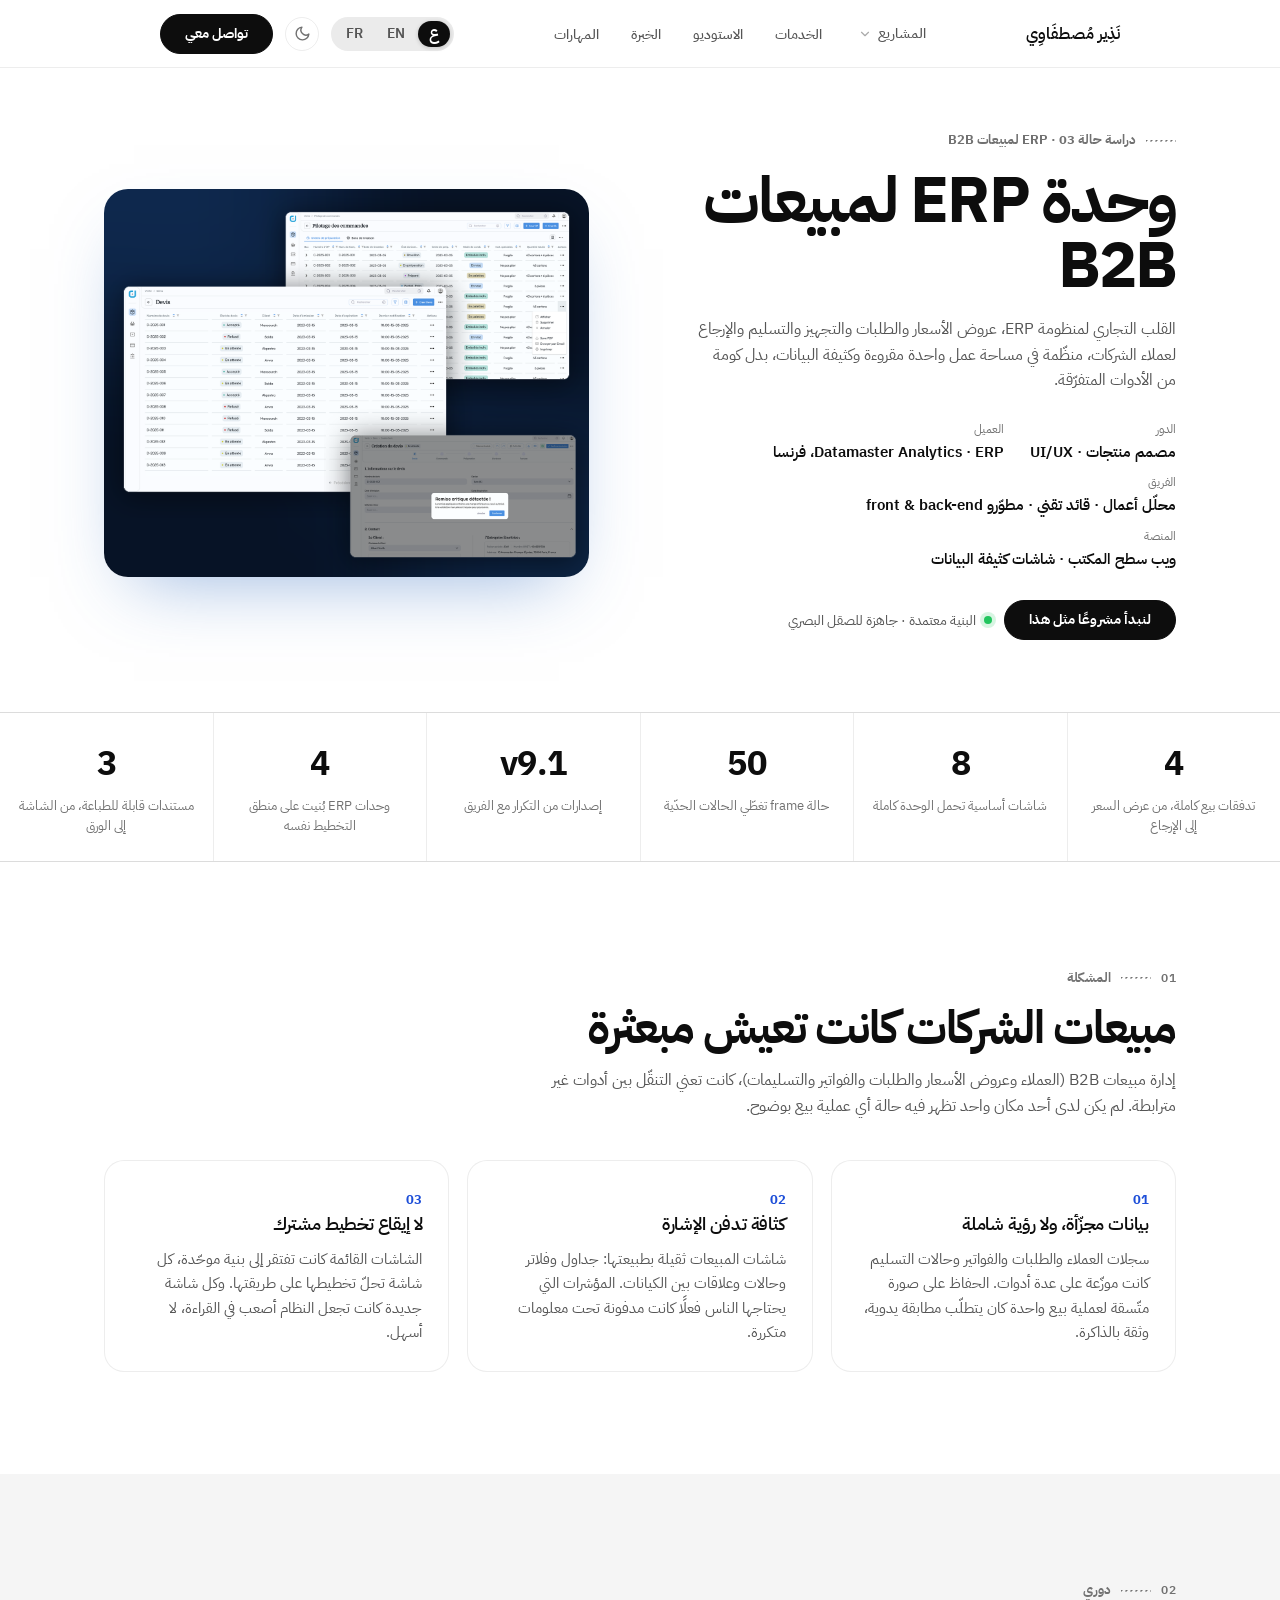
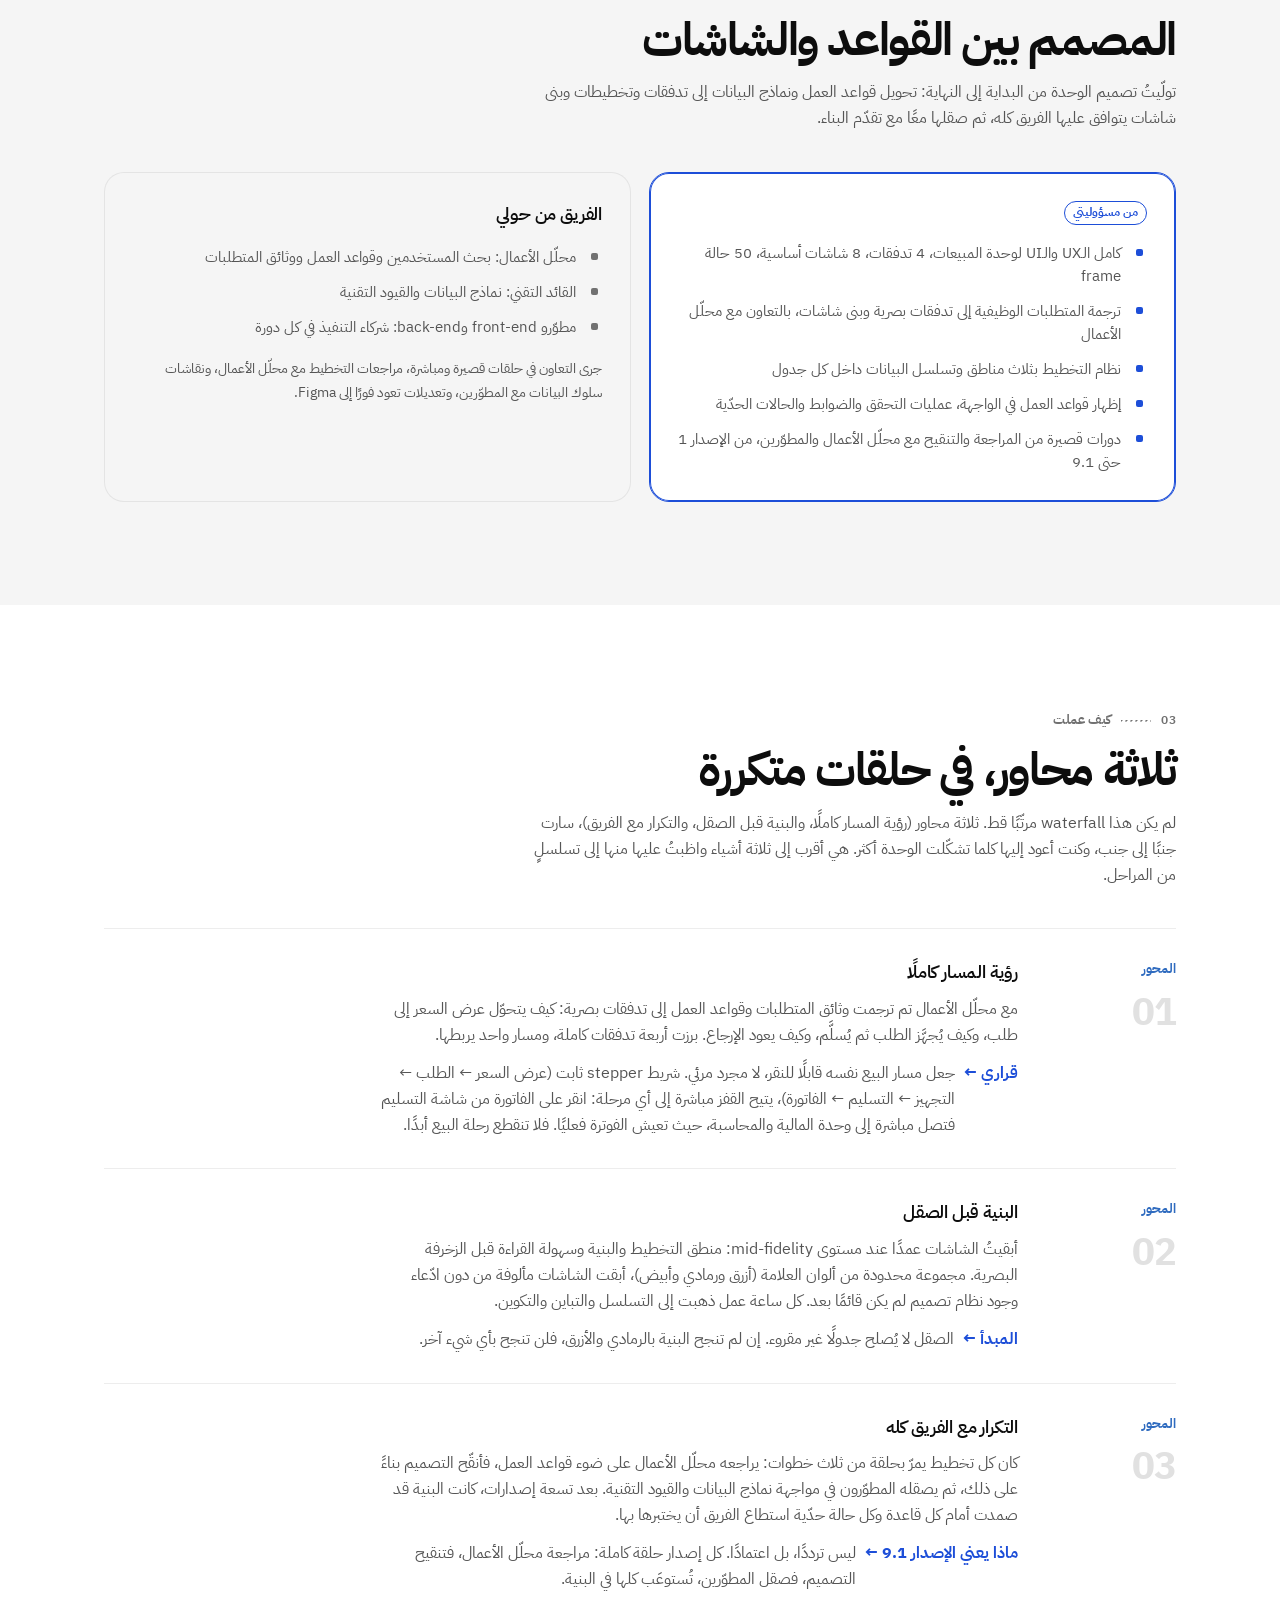
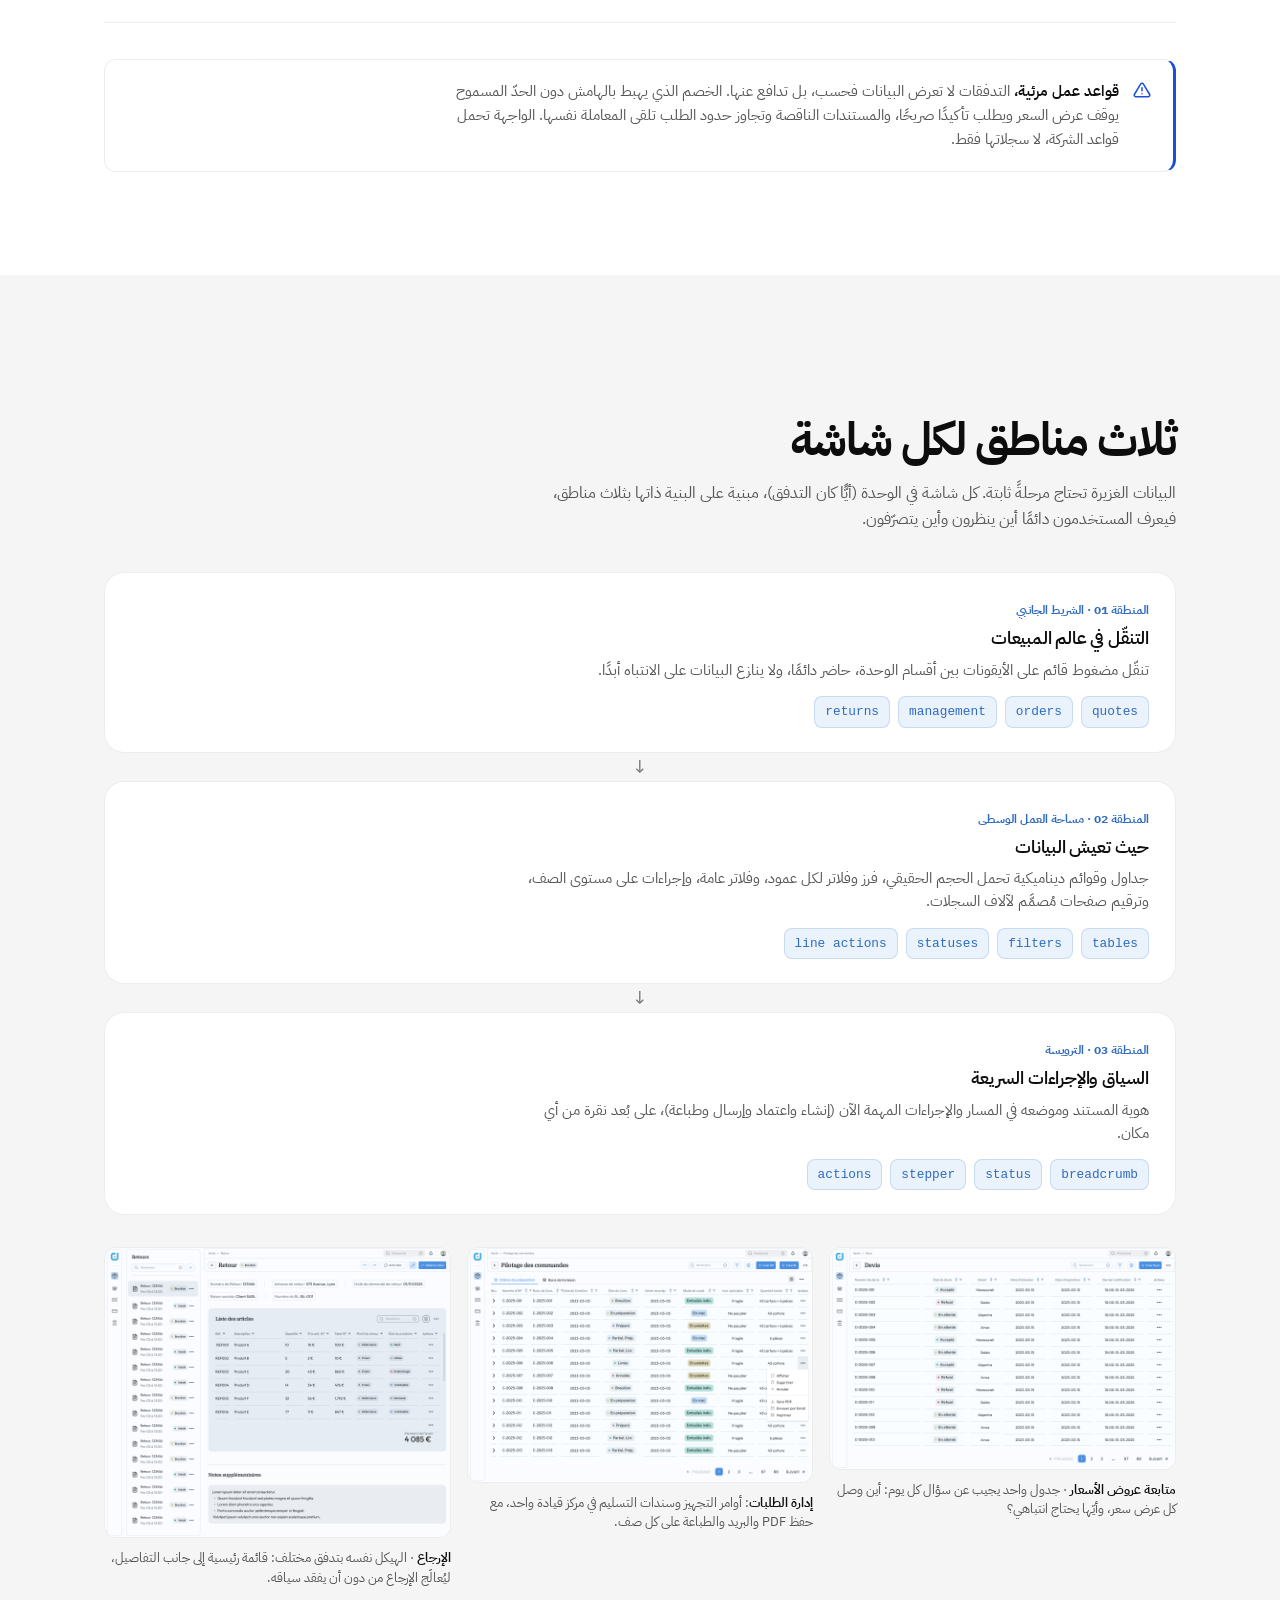
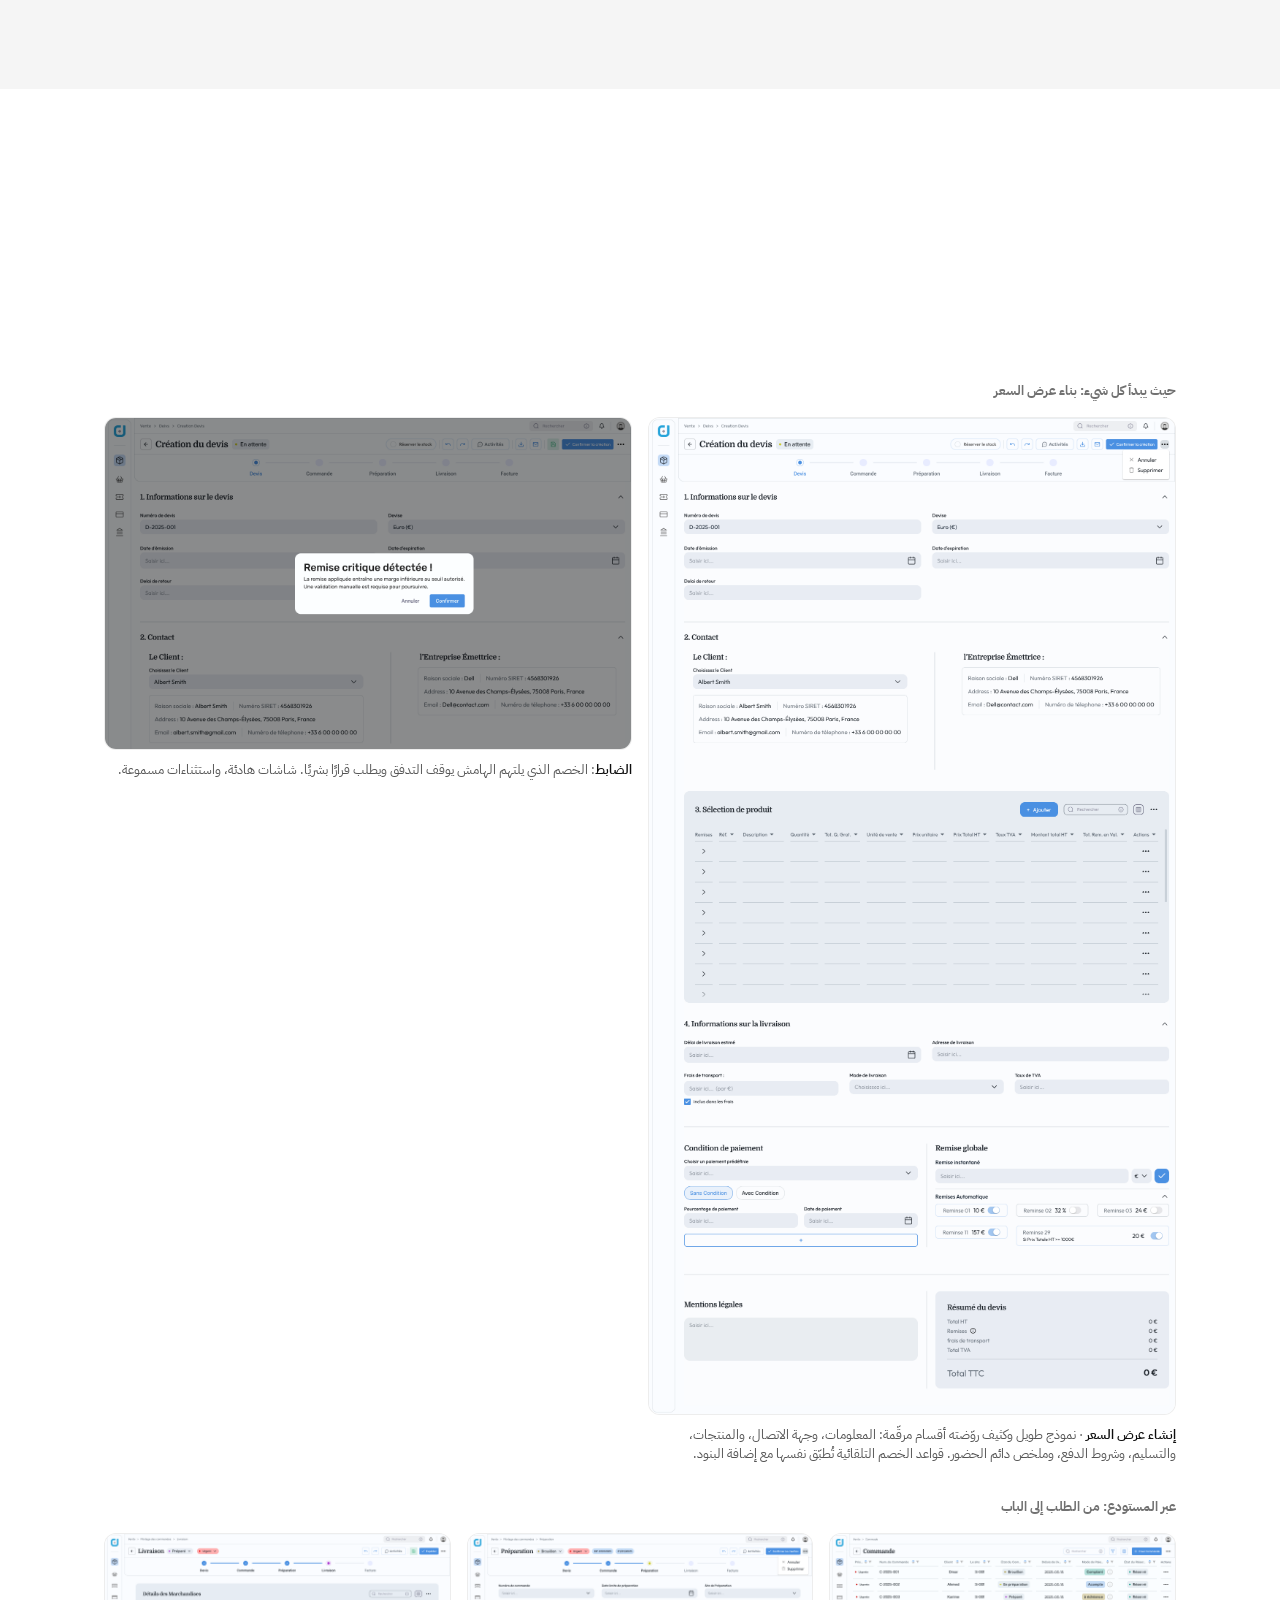
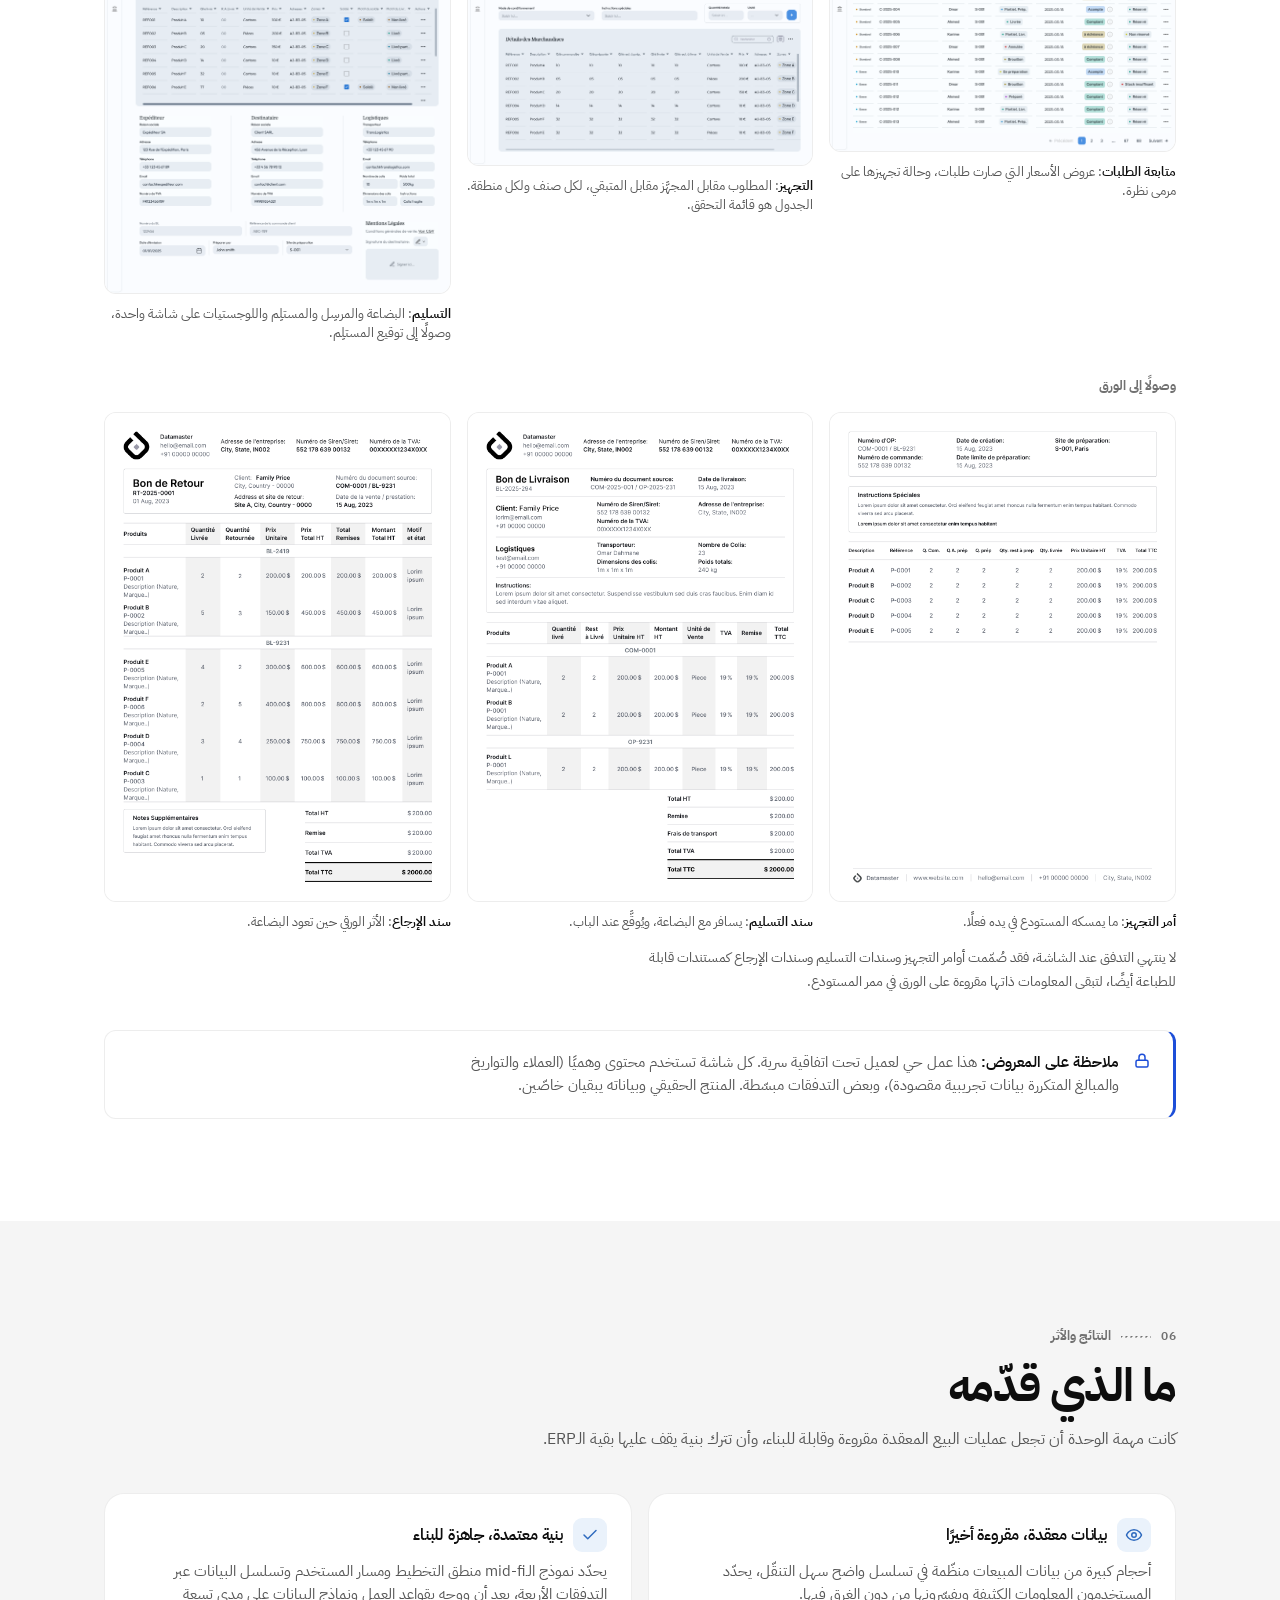
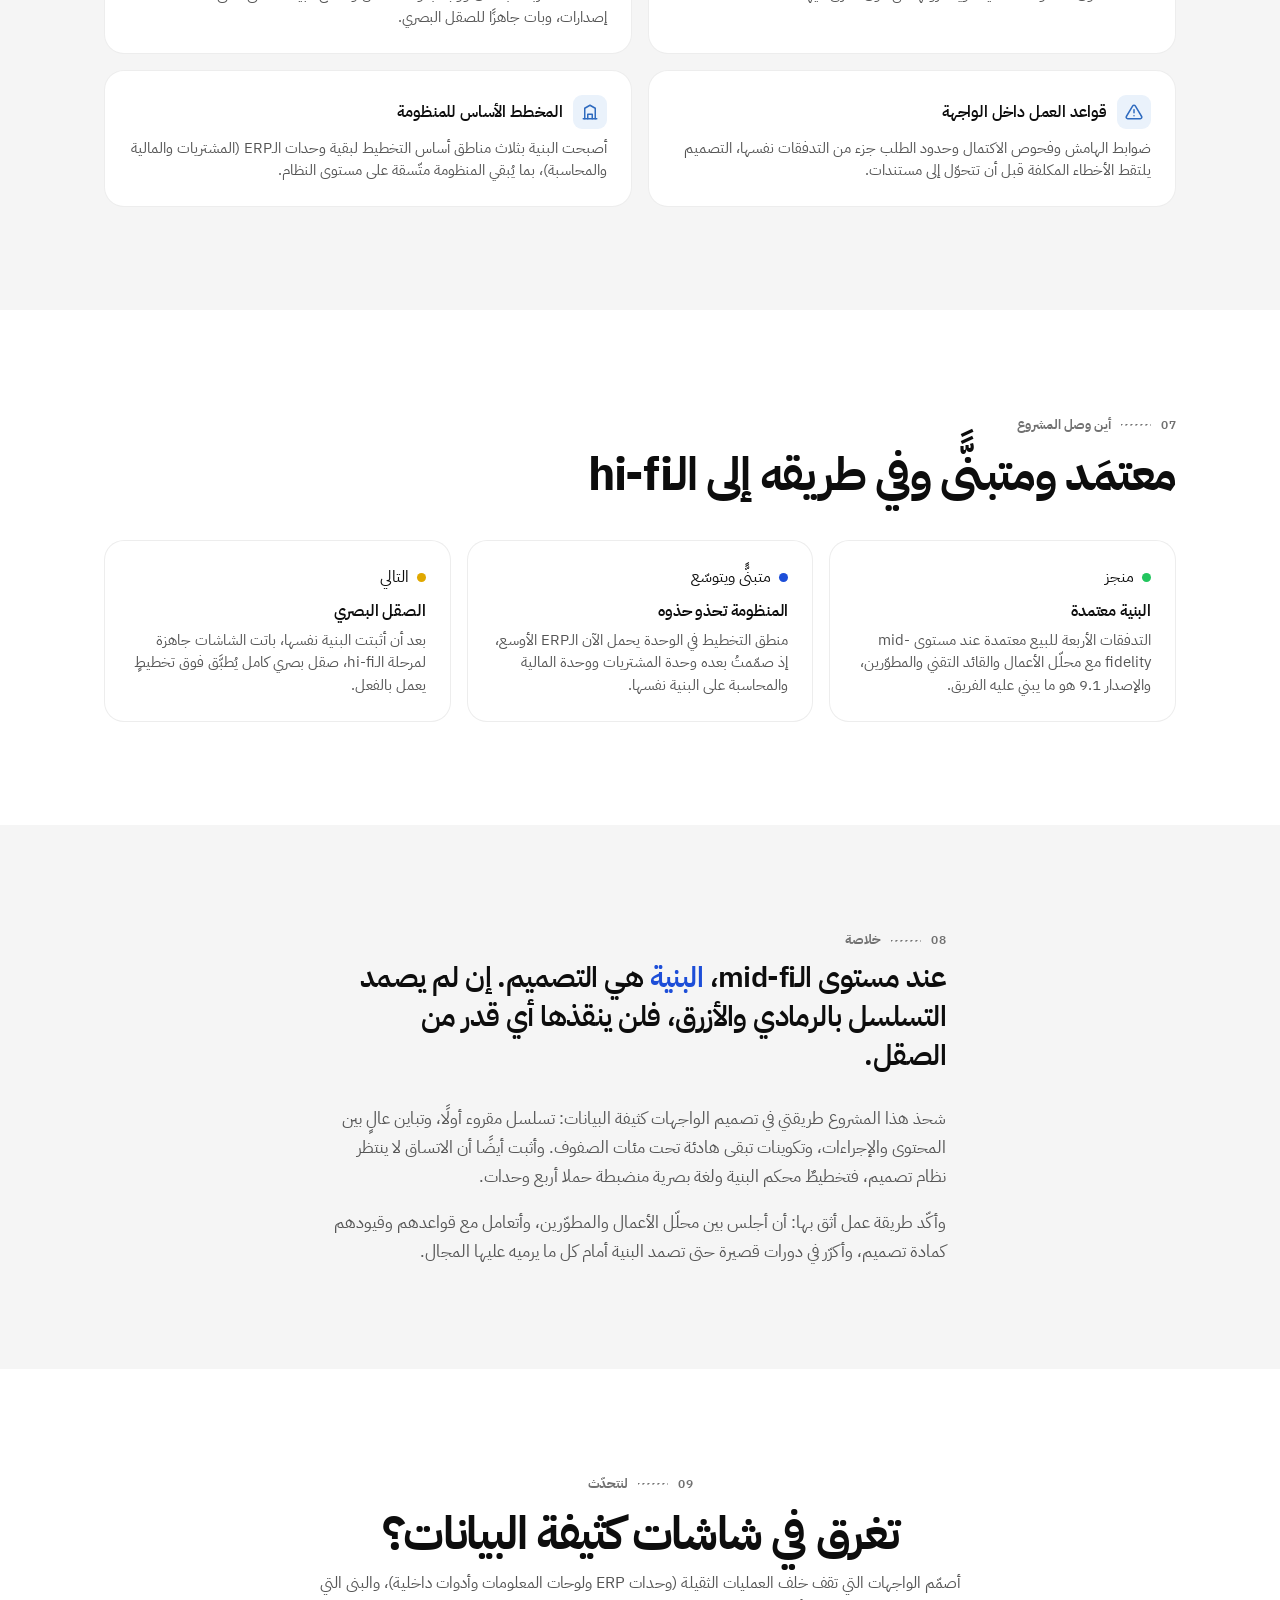
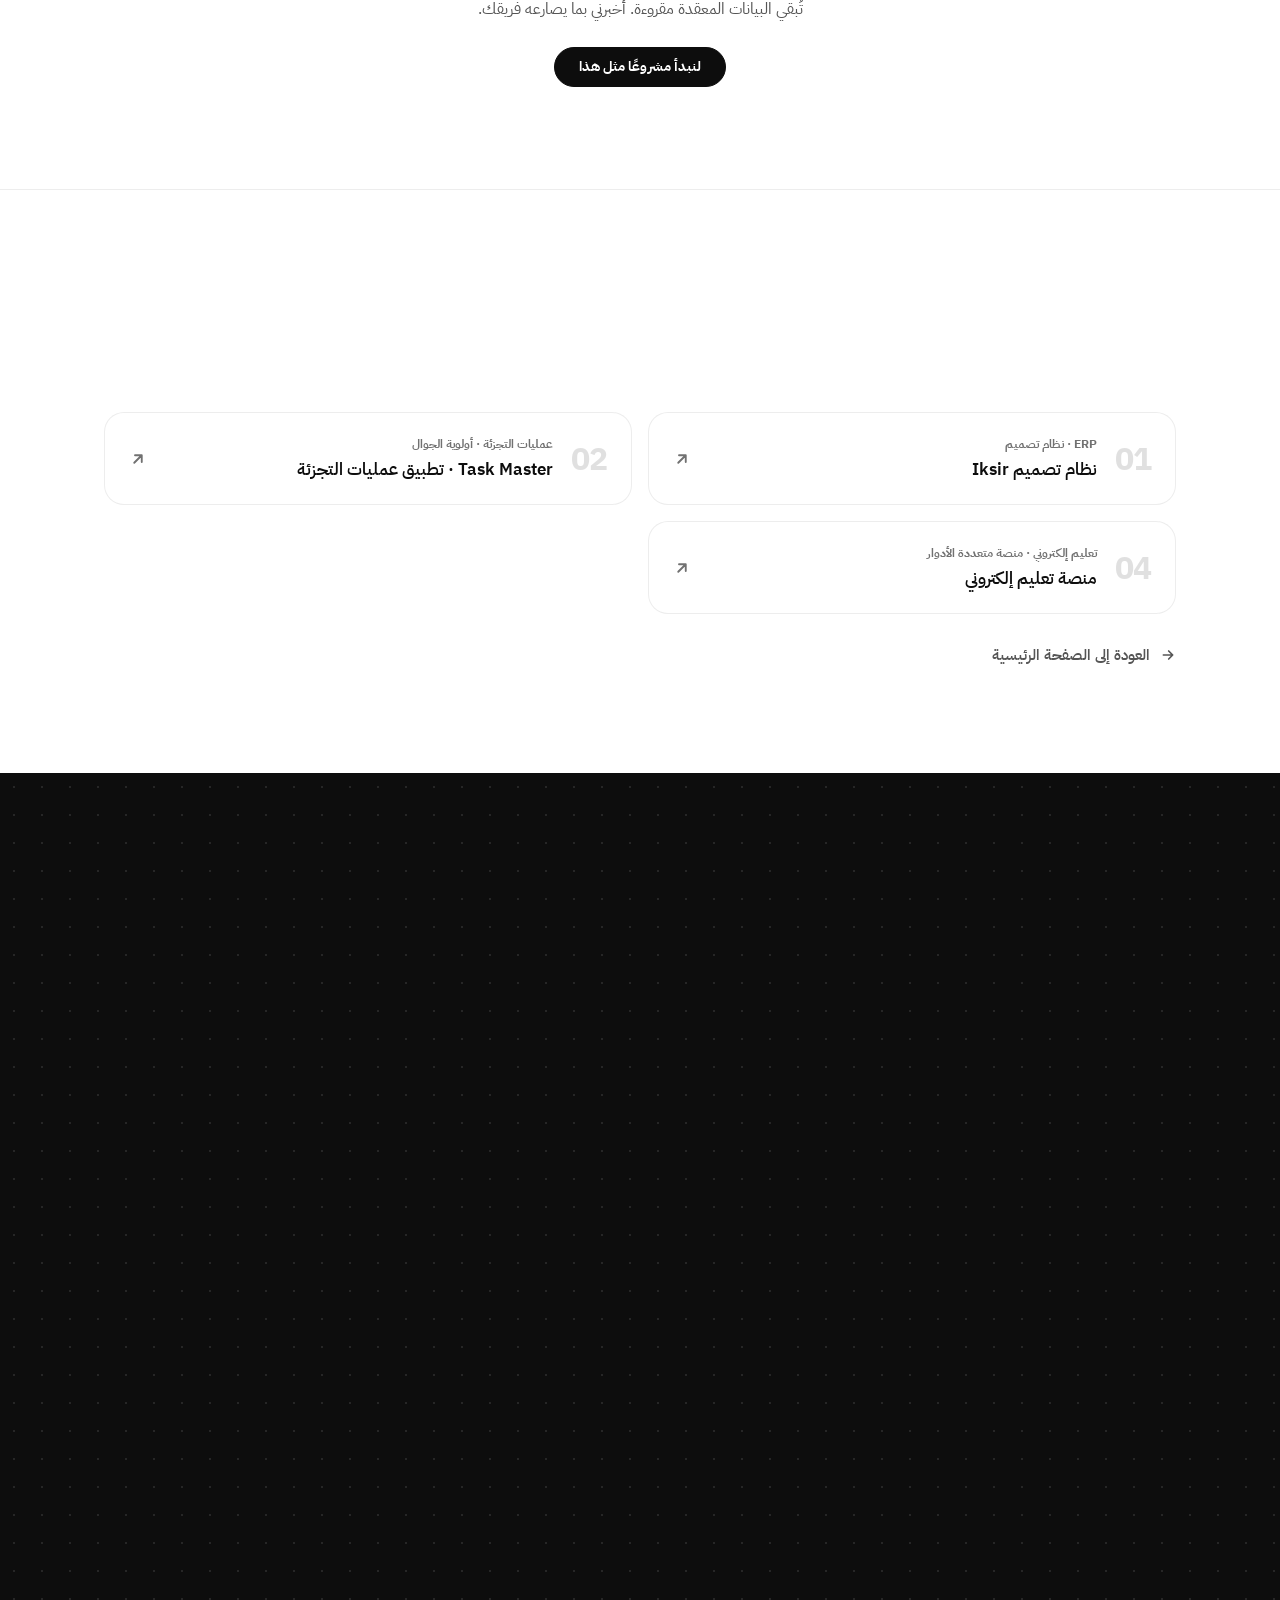
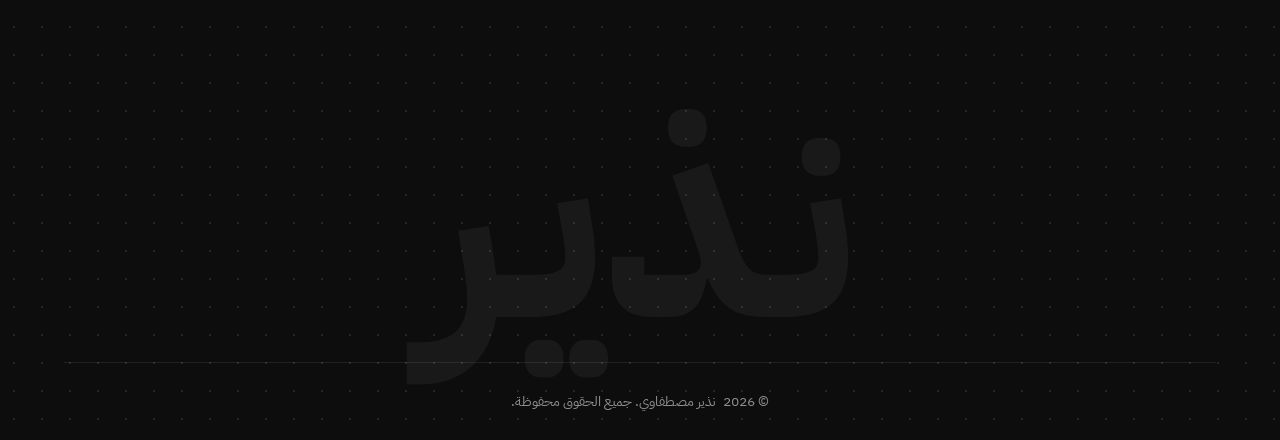
==== case-studies/b2b-sales-erp.html @ 4dd8a603 "Replace og:image with a bilingual cover card Show both scripts in one preview: Latin title left, por" ====
<!DOCTYPE html>
<html lang="en" dir="ltr" data-theme="light">
<head>
  <meta charset="UTF-8">
  <meta name="viewport" content="width=device-width, initial-scale=1.0">
  <meta name="i18n-page" content="cs3">
  <meta name="description" content="B2B Sales ERP Module, a data-dense sales workspace for Datamaster's ERP. Quotes, orders, preparation, delivery, and returns structured into one readable pipeline. Case study by Nadir Mostefaoui, Product Designer.">
  <meta name="author" content="Nadir Mostefaoui">
  <meta property="og:title" content="B2B Sales ERP Module (Case Study) · Nadir Mostefaoui">
  <meta property="og:description" content="How I structured fragmented professional-sales data into one readable, data-dense ERP module, 4 end-to-end flows validated at mid-fidelity across 9 versions.">
  <meta property="og:type" content="article">
  <!-- Social preview. og:image is a real 1200x630 render of the hero, not a
       logo card, so a shared link shows the actual page. It is deliberately
       ONE image for all three languages: crawlers read this static head
       before js/i18n.js runs, so a per-language swap would never be seen.
       The URL must stay absolute — relative og:image paths are ignored. -->
  <meta property="og:url" content="https://nadirdesign.com/case-studies/b2b-sales-erp.html">
  <meta property="og:image" content="https://nadirdesign.com/assets/images/og-cover.jpg">
  <meta property="og:image:width" content="1200">
  <meta property="og:image:height" content="630">
  <meta property="og:image:alt" content="Nadir Mostefaoui between the same title in two scripts: Product Designer in Latin and مُصَمِّم مُنتَجَات in Arabic">
  <meta name="twitter:card" content="summary_large_image">
  <meta name="twitter:image" content="https://nadirdesign.com/assets/images/og-cover.jpg">
  <title>B2B Sales ERP Module (Case Study) · Nadir Mostefaoui</title>

  <link rel="icon" type="image/svg+xml" href="../assets/icons/favicon.svg" id="favicon-link">

  <link rel="preconnect" href="https://fonts.googleapis.com">
  <link rel="preconnect" href="https://fonts.gstatic.com" crossorigin>
  <link rel="stylesheet" href="https://fonts.googleapis.com/css2?family=IBM+Plex+Sans:ital,wght@0,300;0,400;0,500;0,600;0,700;1,400&family=IBM+Plex+Sans+Arabic:wght@300;400;500;600;700&display=swap">

  <link rel="stylesheet" href="../css/reset.css">
  <link rel="stylesheet" href="../css/tokens.css">
  <link rel="stylesheet" href="../css/style.css">
  <link rel="stylesheet" href="../css/case-study.css">

  <!-- Page accent: Vente module blue instead of Iksir purple -->
  <style>
    .cs--vb {
      --iksir-purple:      #2F6BBF;
      --iksir-purple-lite: #4A90E2;
      --iksir-purple-deep: #071326;
      --iksir-surface:     #EAF2FB;
    }
    [data-theme="dark"] .cs--vb { --iksir-surface: #0C1E36; }
    .cs--vb .cs-hero-visual { box-shadow: 0 30px 70px -30px rgba(47, 107, 191, .5); }
    .cs--vb .cs-live-hint { box-shadow: 0 10px 24px -8px rgba(47, 107, 191, .6); }
    /* Phase index: small label + big ghost number (no duplicated digit) */
    .cs--vb .cs-phase-idx .cs-phase-lbl {
      font-size: .78rem; font-weight: 700; letter-spacing: .1em;
      text-transform: uppercase; color: var(--iksir-purple);
      opacity: 1; margin-block-start: 0;
    }
    [dir="rtl"] .cs--vb .cs-phase-idx .cs-phase-lbl {
      font-size: .84rem; letter-spacing: 0;
    }
  </style>

  <!-- Theme before paint -->
  <script>
    (function(){
      const t = localStorage.getItem('nadir-theme');
      document.documentElement.setAttribute('data-theme', t || 'light');
    })();
  </script>
  <!-- Language/direction before paint -->
  <script>
    (function(){
      const lang  = localStorage.getItem('nadir-lang') || 'en';
      const isRTL = lang === 'ar';
      document.documentElement.setAttribute('lang', lang);
      document.documentElement.setAttribute('dir', isRTL ? 'rtl' : 'ltr');
      const favicon = document.getElementById('favicon-link');
      if (favicon && isRTL) favicon.href = '../assets/icons/favicon-ar.svg';
    })();
  </script>
  <!-- Marks that JS is available, so the scroll-reveal initial-hidden state
       only applies when case-study.js can actually reveal it. -->
  <script>document.documentElement.classList.add('cs-js');</script>
</head>
<body>

  <!-- Custom cursor (desktop only) -->
  <div id="cursor-dot"  aria-hidden="true"></div>
  <div id="cursor-ring" aria-hidden="true"></div>

  <!-- ══════════════════════ NAVBAR ══════════════════════ -->
  <header>
    <nav class="navbar" id="navbar" aria-label="Main navigation">
      <div class="nav-inner">
        <!-- Identity. Replaces the signature logo (removed 2026-08-05).
             Deliberately just the name in the site's own typeface, with no
             mark of any kind — nothing here is an image, so it needs no
             light/dark asset swap and no per-language file: `nav.name`
             carries the script. -->
        <a href="../index.html" class="nav-identity" id="nav-logo" aria-label="Nadir Mostefaoui: Home">
          <!-- Two spans, not one JS-swapped string: js/i18n.js writes each
               [data-i18n] node independently, so a single node can only ever
               hold one key. CSS picks which is visible per breakpoint. -->
          <span class="nav-identity-name nav-identity-name--full" data-i18n="nav.name">Nadir Mostefaoui</span>
          <span class="nav-identity-name nav-identity-name--short" data-i18n="nav.name_short">Nadir</span>
        </a>

        <ul class="nav-links" id="nav-links" role="list">
          <li class="nav-item has-dropdown">
            <div class="nav-item-row">
              <a href="../index.html#work" class="nav-link" data-i18n="nav.projects">Projects</a>
              <button type="button" class="nav-dropdown-toggle" aria-expanded="false" aria-controls="nav-dropdown-work"
                      aria-label="Show projects menu" data-i18n-aria-label="nav.dropdown_aria">
                <svg class="chevron" width="14" height="14" viewBox="0 0 24 24" fill="none"
                     stroke="currentColor" stroke-width="2" stroke-linecap="round" stroke-linejoin="round" aria-hidden="true">
                  <polyline points="6 9 12 15 18 9"/>
                </svg>
              </button>
            </div>
            <div class="nav-dropdown" id="nav-dropdown-work">
              <div class="nav-dropdown-inner">
                <ul class="nav-dropdown-list" role="list">
                  <li><a href="iksir-design-system.html" data-i18n="work.cs5.title">Iksir Design System</a></li>
                  <li><a href="task-master.html" data-i18n="work.cs2.title">Task Master · Retail Ops App</a></li>
                  <li><a href="b2b-sales-erp.html" data-i18n="work.cs3.title">B2B Sales ERP Module</a></li>
                  <li><a href="https://nadirdesign.notion.site/eLearning-Platform-Teacher-Side-2789267c734580818447e1667e1b8630?source=copy_link" target="_blank" rel="noopener noreferrer" data-i18n="work.cs4.title">eLearning Platform</a></li>
                  <li class="nav-dropdown-all"><a href="../index.html#work" data-i18n="nav.all_projects">All projects</a></li>
                </ul>
              </div>
            </div>
          </li>
          <li><a href="../index.html#services"   class="nav-link" data-i18n="nav.services">Services</a></li>
          <li><a href="../index.html#studio"      class="nav-link" data-i18n="nav.studio">Studio</a></li>
          <li><a href="../index.html#experience" class="nav-link" data-i18n="nav.experience">Experience</a></li>
          <li><a href="../index.html#skills"     class="nav-link" data-i18n="nav.skills">Skills</a></li>

          <li class="nav-mobile-status">
            <span class="nav-status-dot" aria-hidden="true"></span>
            <span data-i18n="footer.badge">Available for new projects</span>
          </li>
          <li class="nav-mobile-cta">
            <a href="#contact" class="btn btn-dark">
              <span data-i18n="nav.contact">Contact Me</span>
              <svg class="btn-arrow" width="14" height="14" viewBox="0 0 24 24" fill="none" stroke="currentColor" stroke-width="2.5" stroke-linecap="round" stroke-linejoin="round" aria-hidden="true"><path d="M5 12h14M13 6l6 6-6 6"/></svg>
            </a>
          </li>
          <li class="nav-mobile-controls">
            <div class="lang-switcher" role="group" aria-label="Select language">
              <button class="lang-btn active" data-lang-btn="ar" aria-label="Arabic"  aria-pressed="true">ع</button>
              <button class="lang-btn" data-lang-btn="en" aria-label="English" aria-pressed="false">EN</button>
              <button class="lang-btn" data-lang-btn="fr" aria-label="Français" aria-pressed="false">FR</button>
            </div>
            <button class="theme-toggle" data-theme-toggle aria-label="Switch theme" aria-pressed="false">
              <svg class="icon-moon" viewBox="0 0 24 24" fill="none" stroke="currentColor" stroke-width="2" stroke-linecap="round" stroke-linejoin="round" aria-hidden="true"><path d="M21 12.79A9 9 0 1 1 11.21 3 7 7 0 0 0 21 12.79z"/></svg>
              <svg class="icon-sun" viewBox="0 0 24 24" fill="none" stroke="currentColor" stroke-width="2" stroke-linecap="round" stroke-linejoin="round" aria-hidden="true"><circle cx="12" cy="12" r="5"/><line x1="12" y1="1" x2="12" y2="3"/><line x1="12" y1="21" x2="12" y2="23"/><line x1="4.22" y1="4.22" x2="5.64" y2="5.64"/><line x1="18.36" y1="18.36" x2="19.78" y2="19.78"/><line x1="1" y1="12" x2="3" y2="12"/><line x1="21" y1="12" x2="23" y2="12"/><line x1="4.22" y1="19.78" x2="5.64" y2="18.36"/><line x1="18.36" y1="5.64" x2="19.78" y2="4.22"/></svg>
            </button>
          </li>
        </ul>

        <div class="nav-end">
          <div class="lang-switcher" role="group" aria-label="Select language">
            <button class="lang-btn active" data-lang-btn="ar" aria-label="Arabic"  aria-pressed="true">ع</button>
            <button class="lang-btn" data-lang-btn="en" aria-label="English" aria-pressed="false">EN</button>
            <button class="lang-btn" data-lang-btn="fr" aria-label="Français" aria-pressed="false">FR</button>
          </div>
          <button class="theme-toggle" data-theme-toggle aria-label="Switch to dark mode" aria-pressed="false">
            <svg class="icon-moon" viewBox="0 0 24 24" fill="none" stroke="currentColor" stroke-width="2" stroke-linecap="round" stroke-linejoin="round" aria-hidden="true"><path d="M21 12.79A9 9 0 1 1 11.21 3 7 7 0 0 0 21 12.79z"/></svg>
            <svg class="icon-sun" viewBox="0 0 24 24" fill="none" stroke="currentColor" stroke-width="2" stroke-linecap="round" stroke-linejoin="round" aria-hidden="true"><circle cx="12" cy="12" r="5"/><line x1="12" y1="1" x2="12" y2="3"/><line x1="12" y1="21" x2="12" y2="23"/><line x1="4.22" y1="4.22" x2="5.64" y2="5.64"/><line x1="18.36" y1="18.36" x2="19.78" y2="19.78"/><line x1="1" y1="12" x2="3" y2="12"/><line x1="21" y1="12" x2="23" y2="12"/><line x1="4.22" y1="19.78" x2="5.64" y2="18.36"/><line x1="18.36" y1="5.64" x2="19.78" y2="4.22"/></svg>
          </button>
          <a href="#contact" class="btn btn-dark">
            <span data-i18n="nav.contact">Contact Me</span>
            <svg class="btn-arrow" width="14" height="14" viewBox="0 0 24 24" fill="none" stroke="currentColor" stroke-width="2.5" stroke-linecap="round" stroke-linejoin="round" aria-hidden="true"><path d="M5 12h14M13 6l6 6-6 6"/></svg>
          </a>
        </div>

        <button class="nav-toggle" id="nav-toggle" aria-label="Open menu" aria-expanded="false" aria-controls="nav-links">
          <span></span><span></span><span></span>
        </button>
      </div>
    </nav>
  </header>
  <div class="nav-backdrop" id="nav-backdrop" aria-hidden="true"></div>

  <main class="cs cs--vb">

    <!-- ══════════════════════ HERO ══════════════════════ -->
    <section class="cs-hero">
      <div class="cs-wrap cs-hero-grid">
        <div class="cs-hero-copy">
          <span class="cs-eyebrow" data-i18n="cs3.hero.eyebrow">Case Study 03 · Enterprise Sales ERP</span>
          <h1 class="cs-hero-title" data-i18n="cs3.hero.title">B2B Sales ERP Module</h1>
          <p class="cs-hero-sub" data-i18n="cs3.hero.sub">The sales heart of an ERP suite, quotes, orders, preparation, delivery, and returns for professional clients, structured into one readable, data-dense workspace instead of a pile of fragmented tools.</p>

          <div class="cs-hero-meta">
            <div class="cs-meta-item"><span class="cs-meta-k" data-i18n="cs3.hero.role_k">Role</span><span class="cs-meta-v" data-i18n="cs3.hero.role_v">Product Designer · UI/UX</span></div>
            <div class="cs-meta-item"><span class="cs-meta-k" data-i18n="cs3.hero.client_k">Client</span><span class="cs-meta-v" data-i18n="cs3.hero.client_v">Datamaster Analytics · ERP, France</span></div>
            <div class="cs-meta-item"><span class="cs-meta-k" data-i18n="cs3.hero.team_k">Team</span><span class="cs-meta-v" data-i18n="cs3.hero.team_v">BA · tech lead · front &amp; back-end devs</span></div>
            <div class="cs-meta-item"><span class="cs-meta-k" data-i18n="cs3.hero.platform_k">Platform</span><span class="cs-meta-v" data-i18n="cs3.hero.platform_v">Desktop web · data-dense screens</span></div>
          </div>

          <div class="cs-hero-actions">
            <a class="btn btn-dark" href="#contact" data-project-type="Product Design">
              <span data-i18n="cs3.hero.cta">Let's build something like this</span>
              <svg class="btn-arrow" width="14" height="14" viewBox="0 0 24 24" fill="none" stroke="currentColor" stroke-width="2.5" stroke-linecap="round" stroke-linejoin="round" aria-hidden="true"><path d="M5 12h14M13 6l6 6-6 6"/></svg>
            </a>
            <span class="cs-hero-status"><span class="cs-status-dot" aria-hidden="true"></span><span data-i18n="cs3.hero.status">Structure validated · ready for visual refinement</span></span>
          </div>
        </div>

        <div class="cs-hero-visual cs-hero-visual--img" aria-hidden="true">
          <img class="cs-hero-photo" src="../assets/images/b2b-sales-erp/vb-hero-art.png" alt="">
        </div>
      </div>
    </section>

    <!-- ══════════════════════ STAT BAND ══════════════════════ -->
    <div class="cs-stats">
      <div class="cs-stat"><div class="cs-stat-num" data-count="4">4</div><span class="cs-stat-label" data-i18n="cs3.stats.flows">end-to-end sales flows, quote to return</span></div>
      <div class="cs-stat"><div class="cs-stat-num" data-count="8">8</div><span class="cs-stat-label" data-i18n="cs3.stats.screens">core screens carrying the whole module</span></div>
      <div class="cs-stat"><div class="cs-stat-num" data-count="50">50</div><span class="cs-stat-label" data-i18n="cs3.stats.states">frame states covering the edge cases</span></div>
      <div class="cs-stat"><div class="cs-stat-num">v9.1</div><span class="cs-stat-label" data-i18n="cs3.stats.versions">iteration versions with the team</span></div>
      <div class="cs-stat"><div class="cs-stat-num" data-count="4">4</div><span class="cs-stat-label" data-i18n="cs3.stats.modules">ERP modules built on this layout logic</span></div>
      <div class="cs-stat"><div class="cs-stat-num" data-count="3">3</div><span class="cs-stat-label" data-i18n="cs3.stats.docs">printable documents, screen to paper</span></div>
    </div>

    <!-- ══════════════════════ CONTEXT / PROBLEM ══════════════════════ -->
    <section class="cs-section">
      <div class="cs-wrap">
        <span class="cs-eyebrow" data-i18n="cs3.problem.eyebrow">The problem</span>
        <h2 class="cs-h2" data-i18n="cs3.problem.title">Professional sales lived in fragments</h2>
        <p class="cs-lead" data-i18n="cs3.problem.lead">Managing B2B sales (clients, quotes, orders, invoices, deliveries), meant hopping between disconnected tools. Nobody had one place where the state of a sale was simply visible.</p>
        <div class="cs-cards cs-cards--3">
          <div class="cs-card">
            <span class="cs-card-num">01</span>
            <h3 class="cs-h3" data-i18n="cs3.problem.c1t">Fragmented data, no visibility</h3>
            <p data-i18n="cs3.problem.c1p">Client records, orders, invoices, and delivery states were scattered across several tools. Keeping a consistent picture of one sale required manual cross-checking, and trust in memory.</p>
          </div>
          <div class="cs-card">
            <span class="cs-card-num">02</span>
            <h3 class="cs-h3" data-i18n="cs3.problem.c2t">Density that buried the signal</h3>
            <p data-i18n="cs3.problem.c2p">Sales screens are inherently heavy: tables, filters, statuses, and relationships between entities. The metrics people actually needed were buried under repetitive information.</p>
          </div>
          <div class="cs-card">
            <span class="cs-card-num">03</span>
            <h3 class="cs-h3" data-i18n="cs3.problem.c3t">No shared layout rhythm</h3>
            <p data-i18n="cs3.problem.c3p">Existing screens lacked a unified structure, each one solved its own layout its own way. Every new screen made the system harder to read, not easier.</p>
          </div>
        </div>
      </div>
    </section>

    <!-- ══════════════════════ MY ROLE VS TEAM ══════════════════════ -->
    <section class="cs-section cs-section--tint">
      <div class="cs-wrap">
        <span class="cs-eyebrow" data-i18n="cs3.role.eyebrow">My role</span>
        <h2 class="cs-h2" data-i18n="cs3.role.title">The designer between the rules and the screens</h2>
        <p class="cs-lead" data-i18n="cs3.role.lead">I owned the design of the module end-to-end: turning business rules and data models into flows, layouts, and screen structures the whole team could align on, and refine together as the build took shape.</p>
        <div class="cs-split">
          <div class="cs-split-col cs-split-col--mine">
            <h3 class="cs-h3"><span class="cs-tag-lead" data-i18n="cs3.role.mine_tag">Owned by me</span></h3>
            <ul class="cs-list">
              <li data-i18n="cs3.role.mine1">The full UX and UI of the sales module, 4 flows, 8 core screens, 50 frame states</li>
              <li data-i18n="cs3.role.mine2">Mapping functional requirements into visual flows and screen structures with the BA</li>
              <li data-i18n="cs3.role.mine3">The three-zone layout system and the data hierarchy inside every table</li>
              <li data-i18n="cs3.role.mine4">Surfacing business rules in the interface, validations, guardrails, and edge-case states</li>
              <li data-i18n="cs3.role.mine5">Short review-and-revision cycles with the BA and developers, from v1 to v9.1</li>
            </ul>
          </div>
          <div class="cs-split-col cs-split-col--team">
            <h3 class="cs-h3" data-i18n="cs3.role.partner_h">The team around me</h3>
            <ul class="cs-list">
              <li data-i18n="cs3.role.partner1">Business analyst, user research, business rules, and requirement documents</li>
              <li data-i18n="cs3.role.partner2">Technical lead: data models and technical constraints</li>
              <li data-i18n="cs3.role.partner3">Front-end &amp; back-end developers, implementation partners in every cycle</li>
            </ul>
            <p class="cs-p" style="margin-block-start:18px;font-size:.9rem;" data-i18n="cs3.role.partner_note">Collaboration ran in short, direct loops, layout reviews with the BA, data-behaviour discussions with the developers, adjustments straight back into Figma.</p>
          </div>
        </div>
      </div>
    </section>

    <!-- ══════════════════════ HOW I WORKED — THREE MOVES ══════════════════════ -->
    <section class="cs-section">
      <div class="cs-wrap">
        <span class="cs-eyebrow" data-i18n="cs3.process.eyebrow">How I worked</span>
        <h2 class="cs-h2" data-i18n="cs3.process.title">Three moves, made in loops</h2>
        <p class="cs-lead" data-i18n="cs3.process.lead">This was never a tidy waterfall. Three moves (see the whole pipeline, structure before polish, and iterate with the team), ran alongside each other, and I looped back to each as the module took shape. They're less a sequence than the three things I kept doing.</p>

        <div class="cs-phases">
          <div class="cs-phase">
            <div class="cs-phase-idx"><span class="cs-phase-lbl" data-i18n="cs3.process.p1_label">Move</span><span>01</span></div>
            <div class="cs-phase-body">
              <h3 class="cs-h3" data-i18n="cs3.process.p1_title">See the whole pipeline</h3>
              <p data-i18n="cs3.process.p1_body">With the business analyst I translated requirement documents and business rules into visual flows: how a quote becomes an order, how an order is prepared and delivered, how a return comes back. Four end-to-end flows emerged, and one pipeline that connects them.</p>
              <p class="cs-phase-mine" data-i18n="cs3.process.p1_call" data-i18n-html><b>My call →</b> make the pipeline itself clickable, not just visible. A persistent stepper (Quote → Order → Preparation → Delivery → Invoice), lets you jump straight to any stage: click Invoice from the Delivery screen and you land in Finance &amp; Accounting, where invoicing actually lives. The sales journey never feels cut off.</p>
            </div>
          </div>
          <div class="cs-phase">
            <div class="cs-phase-idx"><span class="cs-phase-lbl" data-i18n="cs3.process.p2_label">Move</span><span>02</span></div>
            <div class="cs-phase-body">
              <h3 class="cs-h3" data-i18n="cs3.process.p2_title">Structure before polish</h3>
              <p data-i18n="cs3.process.p2_body">I kept the screens deliberately at mid-fidelity: layout logic, structure, and readability over visual decoration. A limited set of brand colours (blue, gray, white), kept the screens familiar without pretending a design system existed where none did yet. Every hour went into hierarchy, contrast, and composition.</p>
              <p class="cs-phase-mine" data-i18n="cs3.process.p2_call" data-i18n-html><b>The principle →</b> polish can't fix an unreadable table. If the structure doesn't work in gray and blue, it won't work in anything.</p>
            </div>
          </div>
          <div class="cs-phase">
            <div class="cs-phase-idx"><span class="cs-phase-lbl" data-i18n="cs3.process.p3_label">Move</span><span>03</span></div>
            <div class="cs-phase-body">
              <h3 class="cs-h3" data-i18n="cs3.process.p3_title">Iterate with the whole team</h3>
              <p data-i18n="cs3.process.p3_body">Each layout ran through a three-step loop: the business analyst reviewed it against the business rules, I revised the design accordingly, and then the developers refined it against the data models and technical constraints. Nine versions later, the structure had survived contact with every rule and edge case the team could throw at it.</p>
              <p class="cs-phase-mine" data-i18n="cs3.process.p3_call" data-i18n-html><b>What v9.1 means →</b> not indecision, validation. Every version is a full loop: BA review, design revision, then developer refinement, absorbed back into the structure.</p>
            </div>
          </div>
        </div>

        <div class="cs-note">
          <span class="cs-note-ic" aria-hidden="true"><svg width="18" height="18" viewBox="0 0 24 24" fill="none" stroke="currentColor" stroke-width="2" stroke-linecap="round" stroke-linejoin="round"><path d="M12 9v4"/><path d="M12 17h.01"/><path d="M10.29 3.86 1.82 18a2 2 0 0 0 1.71 3h16.94a2 2 0 0 0 1.71-3L13.71 3.86a2 2 0 0 0-3.42 0z"/></svg></span>
          <p data-i18n="cs3.process.note" data-i18n-html><b>Business rules, made visible: </b> the flows don't just display data, they defend it. A discount that pushes the margin below the authorized threshold stops the quote and demands explicit confirmation, incomplete documents and exceeded order limits get the same treatment. The interface carries the company's rules, not just its records.</p>
        </div>
      </div>
    </section>

    <!-- ══════════════════════ THE THREE-ZONE LAYOUT ══════════════════════ -->
    <section class="cs-section cs-section--tint" id="cs-layout">
      <div class="cs-wrap">
        <span class="cs-eyebrow" data-i18n="cs3.layout.eyebrow">The core idea</span>
        <h2 class="cs-h2" data-i18n="cs3.layout.title">Three zones for every screen</h2>
        <p class="cs-lead" data-i18n="cs3.layout.lead">High-volume data needs a stable stage. Every screen in the module (whatever the flow), is built on the same three-zone structure, so users always know where to look and where to act.</p>

        <div class="cs-arch">
          <div class="cs-layer cs-layer--1">
            <span class="cs-layer-tag" data-i18n="cs3.layout.z1_tag">Zone 01 · Left sidebar</span>
            <h3 class="cs-h3" data-i18n="cs3.layout.z1_title">Navigate the sales world</h3>
            <p data-i18n="cs3.layout.z1_body">Compact, icon-driven navigation between the module's sections, always present, never competing with the data for attention.</p>
            <div class="cs-layer-chips"><span class="cs-code">quotes</span><span class="cs-code">orders</span><span class="cs-code">management</span><span class="cs-code">returns</span></div>
          </div>
          <div class="cs-arch-flow">↓</div>
          <div class="cs-layer cs-layer--2">
            <span class="cs-layer-tag" data-i18n="cs3.layout.z2_tag">Zone 02 · Central workspace</span>
            <h3 class="cs-h3" data-i18n="cs3.layout.z2_title">Where the data lives</h3>
            <p data-i18n="cs3.layout.z2_body">Dynamic tables and lists carrying the real volume, per-column sorting and filters, global filters, line actions, and pagination built for thousands of records.</p>
            <div class="cs-layer-chips"><span class="cs-code">tables</span><span class="cs-code">filters</span><span class="cs-code">statuses</span><span class="cs-code">line actions</span></div>
          </div>
          <div class="cs-arch-flow">↓</div>
          <div class="cs-layer cs-layer--3">
            <span class="cs-layer-tag" data-i18n="cs3.layout.z3_tag">Zone 03 · Header</span>
            <h3 class="cs-h3" data-i18n="cs3.layout.z3_title">Context and quick actions</h3>
            <p data-i18n="cs3.layout.z3_body">The document's identity, its state in the pipeline, and the actions that matter now (create, validate, send, print), one click from anywhere.</p>
            <div class="cs-layer-chips"><span class="cs-code">breadcrumb</span><span class="cs-code">status</span><span class="cs-code">stepper</span><span class="cs-code">actions</span></div>
          </div>
        </div>

        <div class="cs-gallery cs-gallery--3" style="margin-block-start:32px;">
          <figure class="cs-thumb-fig">
            <button class="cs-thumb cs-zoom" type="button" data-i18n-aria-label="cs.ui.enlarge_aria" aria-label="Enlarge the quote tracking screen">
              <img src="../assets/images/b2b-sales-erp/vb-quote-tracking.png" alt="Quote tracking table with per-column filters, statuses, and line actions" loading="lazy">
              <span class="cs-live-hint"><span data-i18n="cs.ui.enlarge">Enlarge</span><svg width="14" height="14" viewBox="0 0 24 24" fill="none" stroke="currentColor" stroke-width="2.5" stroke-linecap="round" stroke-linejoin="round" aria-hidden="true"><circle cx="11" cy="11" r="7"/><path d="M21 21l-4.3-4.3M11 8v6M8 11h6"/></svg></span>
            </button>
            <figcaption class="cs-thumb-cap" data-i18n="cs3.layout.cap1" data-i18n-html><b>Quote tracking</b>, one table answers the daily question: where is every quote, and what needs my attention?</figcaption>
          </figure>
          <figure class="cs-thumb-fig">
            <button class="cs-thumb cs-zoom" type="button" data-i18n-aria-label="cs.ui.enlarge_aria" aria-label="Enlarge the order management screen">
              <img src="../assets/images/b2b-sales-erp/vb-pilotage.png" alt="Order management screen with preparation orders, delivery notes, and per-line document actions" loading="lazy">
              <span class="cs-live-hint"><span data-i18n="cs.ui.enlarge">Enlarge</span><svg width="14" height="14" viewBox="0 0 24 24" fill="none" stroke="currentColor" stroke-width="2.5" stroke-linecap="round" stroke-linejoin="round" aria-hidden="true"><circle cx="11" cy="11" r="7"/><path d="M21 21l-4.3-4.3M11 8v6M8 11h6"/></svg></span>
            </button>
            <figcaption class="cs-thumb-cap" data-i18n="cs3.layout.cap2" data-i18n-html><b>Order management</b>, preparation orders and delivery notes in one command centre, with save-PDF, email, and print on every line.</figcaption>
          </figure>
          <figure class="cs-thumb-fig">
            <button class="cs-thumb cs-zoom" type="button" data-i18n-aria-label="cs.ui.enlarge_aria" aria-label="Enlarge the returns screen">
              <img src="../assets/images/b2b-sales-erp/vb-returns.png" alt="Returns screen with a master list of returns and the detail of one return's articles" loading="lazy">
              <span class="cs-live-hint"><span data-i18n="cs.ui.enlarge">Enlarge</span><svg width="14" height="14" viewBox="0 0 24 24" fill="none" stroke="currentColor" stroke-width="2.5" stroke-linecap="round" stroke-linejoin="round" aria-hidden="true"><circle cx="11" cy="11" r="7"/><path d="M21 21l-4.3-4.3M11 8v6M8 11h6"/></svg></span>
            </button>
            <figcaption class="cs-thumb-cap" data-i18n="cs3.layout.cap3" data-i18n-html><b>Returns</b>, same skeleton, different flow: a master list beside the detail, so processing a return never loses its context.</figcaption>
          </figure>
        </div>
      </div>
    </section>

    <!-- ══════════════════════ THE PIPELINE ══════════════════════ -->
    <section class="cs-section" id="cs-pipeline">
      <div class="cs-wrap">
        <span class="cs-eyebrow" data-i18n="cs3.pipe.eyebrow">The flows</span>
        <h2 class="cs-h2" data-i18n="cs3.pipe.title">Quote → Order → Preparation → Delivery → Returns</h2>
        <p class="cs-lead" data-i18n="cs3.pipe.lead">One sale, many hands: the commercial team drafts the quote, the warehouse prepares, logistics delivers, and sometimes goods come back. The module follows the document through every hand-over, and the stepper keeps everyone oriented.</p>

        <p class="cs-gallery-label" data-i18n="cs3.pipe.quote_label">Where it starts: building a quote</p>
        <div class="cs-gallery cs-gallery--2">
          <figure class="cs-thumb-fig">
            <button class="cs-thumb cs-zoom" type="button" data-i18n-aria-label="cs.ui.enlarge_aria" aria-label="Enlarge the quote creation screen">
              <img src="../assets/images/b2b-sales-erp/vb-quote-create.png" alt="Quote creation screen, numbered sections for information, contact, product selection, delivery, payment conditions, and summary" loading="lazy">
              <span class="cs-live-hint"><span data-i18n="cs.ui.enlarge">Enlarge</span><svg width="14" height="14" viewBox="0 0 24 24" fill="none" stroke="currentColor" stroke-width="2.5" stroke-linecap="round" stroke-linejoin="round" aria-hidden="true"><circle cx="11" cy="11" r="7"/><path d="M21 21l-4.3-4.3M11 8v6M8 11h6"/></svg></span>
            </button>
            <figcaption class="cs-thumb-cap" data-i18n="cs3.pipe.cap_create" data-i18n-html><b>Quote creation</b>, a long, dense form tamed by numbered sections: info, contact, products, delivery, payment conditions, and a running summary. Automatic discount rules apply themselves as lines are added.</figcaption>
          </figure>
          <figure class="cs-thumb-fig">
            <button class="cs-thumb cs-zoom" type="button" data-i18n-aria-label="cs.ui.enlarge_aria" aria-label="Enlarge the critical discount alert">
              <img src="../assets/images/b2b-sales-erp/vb-discount-alert.png" alt="Critical discount alert, a modal stopping the quote because the margin fell below the authorized threshold" loading="lazy">
              <span class="cs-live-hint"><span data-i18n="cs.ui.enlarge">Enlarge</span><svg width="14" height="14" viewBox="0 0 24 24" fill="none" stroke="currentColor" stroke-width="2.5" stroke-linecap="round" stroke-linejoin="round" aria-hidden="true"><circle cx="11" cy="11" r="7"/><path d="M21 21l-4.3-4.3M11 8v6M8 11h6"/></svg></span>
            </button>
            <figcaption class="cs-thumb-cap" data-i18n="cs3.pipe.cap_alert" data-i18n-html><b>The guardrail</b>, a discount that eats the margin stops the flow and demands a human decision. Quiet screens, loud exceptions.</figcaption>
          </figure>
        </div>

        <p class="cs-gallery-label" data-i18n="cs3.pipe.order_label">Through the warehouse: order to doorstep</p>
        <div class="cs-gallery cs-gallery--3">
          <figure class="cs-thumb-fig">
            <button class="cs-thumb cs-zoom" type="button" data-i18n-aria-label="cs.ui.enlarge_aria" aria-label="Enlarge the order tracking screen">
              <img src="../assets/images/b2b-sales-erp/vb-order-tracking.png" alt="Order tracking table" loading="lazy">
              <span class="cs-live-hint"><span data-i18n="cs.ui.enlarge">Enlarge</span><svg width="14" height="14" viewBox="0 0 24 24" fill="none" stroke="currentColor" stroke-width="2.5" stroke-linecap="round" stroke-linejoin="round" aria-hidden="true"><circle cx="11" cy="11" r="7"/><path d="M21 21l-4.3-4.3M11 8v6M8 11h6"/></svg></span>
            </button>
            <figcaption class="cs-thumb-cap" data-i18n="cs3.pipe.cap_orders" data-i18n-html><b>Order tracking</b>, quotes that became orders, with their preparation state one glance away.</figcaption>
          </figure>
          <figure class="cs-thumb-fig">
            <button class="cs-thumb cs-zoom" type="button" data-i18n-aria-label="cs.ui.enlarge_aria" aria-label="Enlarge the preparation screen">
              <img src="../assets/images/b2b-sales-erp/vb-preparation.png" alt="Preparation screen, ordered, prepared, and remaining quantities per article" loading="lazy">
              <span class="cs-live-hint"><span data-i18n="cs.ui.enlarge">Enlarge</span><svg width="14" height="14" viewBox="0 0 24 24" fill="none" stroke="currentColor" stroke-width="2.5" stroke-linecap="round" stroke-linejoin="round" aria-hidden="true"><circle cx="11" cy="11" r="7"/><path d="M21 21l-4.3-4.3M11 8v6M8 11h6"/></svg></span>
            </button>
            <figcaption class="cs-thumb-cap" data-i18n="cs3.pipe.cap_prep" data-i18n-html><b>Preparation</b>, ordered vs. prepared vs. remaining, per article and per zone. The table is the checklist.</figcaption>
          </figure>
          <figure class="cs-thumb-fig">
            <button class="cs-thumb cs-zoom" type="button" data-i18n-aria-label="cs.ui.enlarge_aria" aria-label="Enlarge the delivery screen">
              <img src="../assets/images/b2b-sales-erp/vb-delivery.png" alt="Delivery screen, merchandise details, sender, recipient, and logistics in one view" loading="lazy">
              <span class="cs-live-hint"><span data-i18n="cs.ui.enlarge">Enlarge</span><svg width="14" height="14" viewBox="0 0 24 24" fill="none" stroke="currentColor" stroke-width="2.5" stroke-linecap="round" stroke-linejoin="round" aria-hidden="true"><circle cx="11" cy="11" r="7"/><path d="M21 21l-4.3-4.3M11 8v6M8 11h6"/></svg></span>
            </button>
            <figcaption class="cs-thumb-cap" data-i18n="cs3.pipe.cap_delivery" data-i18n-html><b>Delivery</b>, merchandise, sender, recipient, and logistics on one screen, down to the recipient's signature.</figcaption>
          </figure>
        </div>

        <p class="cs-gallery-label" data-i18n="cs3.pipe.docs_label">Down to the paperwork</p>
        <div class="cs-gallery cs-gallery--3">
          <figure class="cs-thumb-fig">
            <button class="cs-thumb cs-zoom cs-thumb--doc" type="button" data-i18n-aria-label="cs.ui.enlarge_aria" aria-label="Enlarge the preparation order document">
              <img src="../assets/images/b2b-sales-erp/vb-doc-op.png" alt="Printable preparation order document" loading="lazy">
              <span class="cs-live-hint"><span data-i18n="cs.ui.enlarge">Enlarge</span><svg width="14" height="14" viewBox="0 0 24 24" fill="none" stroke="currentColor" stroke-width="2.5" stroke-linecap="round" stroke-linejoin="round" aria-hidden="true"><circle cx="11" cy="11" r="7"/><path d="M21 21l-4.3-4.3M11 8v6M8 11h6"/></svg></span>
            </button>
            <figcaption class="cs-thumb-cap" data-i18n="cs3.pipe.cap_doc1" data-i18n-html><b>Preparation order</b>, what the warehouse actually holds in hand.</figcaption>
          </figure>
          <figure class="cs-thumb-fig">
            <button class="cs-thumb cs-zoom cs-thumb--doc" type="button" data-i18n-aria-label="cs.ui.enlarge_aria" aria-label="Enlarge the delivery note document">
              <img src="../assets/images/b2b-sales-erp/vb-doc-bl.png" alt="Printable delivery note document" loading="lazy">
              <span class="cs-live-hint"><span data-i18n="cs.ui.enlarge">Enlarge</span><svg width="14" height="14" viewBox="0 0 24 24" fill="none" stroke="currentColor" stroke-width="2.5" stroke-linecap="round" stroke-linejoin="round" aria-hidden="true"><circle cx="11" cy="11" r="7"/><path d="M21 21l-4.3-4.3M11 8v6M8 11h6"/></svg></span>
            </button>
            <figcaption class="cs-thumb-cap" data-i18n="cs3.pipe.cap_doc2" data-i18n-html><b>Delivery note</b>, travels with the goods, signed at the door.</figcaption>
          </figure>
          <figure class="cs-thumb-fig">
            <button class="cs-thumb cs-zoom cs-thumb--doc" type="button" data-i18n-aria-label="cs.ui.enlarge_aria" aria-label="Enlarge the return note document">
              <img src="../assets/images/b2b-sales-erp/vb-doc-return.png" alt="Printable return note document" loading="lazy">
              <span class="cs-live-hint"><span data-i18n="cs.ui.enlarge">Enlarge</span><svg width="14" height="14" viewBox="0 0 24 24" fill="none" stroke="currentColor" stroke-width="2.5" stroke-linecap="round" stroke-linejoin="round" aria-hidden="true"><circle cx="11" cy="11" r="7"/><path d="M21 21l-4.3-4.3M11 8v6M8 11h6"/></svg></span>
            </button>
            <figcaption class="cs-thumb-cap" data-i18n="cs3.pipe.cap_doc3" data-i18n-html><b>Return note</b>, the paper trail when goods come back.</figcaption>
          </figure>
        </div>
        <p class="cs-p" style="margin-block-start:14px; font-size:.9rem;" data-i18n="cs3.pipe.docs_note">The flow doesn't end at the screen, preparation orders, delivery notes, and return notes were designed as printable documents too, so the same information stays legible on paper in a warehouse aisle.</p>

        <div class="cs-note">
          <span class="cs-note-ic" aria-hidden="true"><svg width="18" height="18" viewBox="0 0 24 24" fill="none" stroke="currentColor" stroke-width="2" stroke-linecap="round" stroke-linejoin="round"><rect x="4" y="11" width="16" height="9" rx="2"/><path d="M8 11V7a4 4 0 0 1 8 0v4"/></svg></span>
          <p data-i18n="cs3.pipe.nda" data-i18n-html><b>A note on what's shown:</b> this is live client work under NDA. Every screen uses placeholder content (the repeated clients, dates, and amounts are intentional dummy data), and some flows are simplified. The real product and its data stay private.</p>
        </div>
      </div>
    </section>

    <!-- ══════════════════════ RESULTS & IMPACT ══════════════════════ -->
    <section class="cs-section cs-section--tint">
      <div class="cs-wrap">
        <span class="cs-eyebrow" data-i18n="cs3.impact.eyebrow">Results &amp; impact</span>
        <h2 class="cs-h2" data-i18n="cs3.impact.title">What it delivered</h2>
        <p class="cs-lead" data-i18n="cs3.impact.lead">The module's job was to make complex sales operations readable and buildable, and to leave a structure the rest of the ERP could stand on.</p>

        <div class="cs-a11y">
          <div class="cs-a11y-item">
            <h3 class="cs-h3"><span class="cs-a11y-ic"><svg width="18" height="18" viewBox="0 0 24 24" fill="none" stroke="currentColor" stroke-width="2" stroke-linecap="round" stroke-linejoin="round"><path d="M2 12s3-7 10-7 10 7 10 7-3 7-10 7-10-7-10-7z"/><circle cx="12" cy="12" r="3"/></svg></span><span data-i18n="cs3.impact.i1_t">Complex data, readable at last</span></h3>
            <p data-i18n="cs3.impact.i1_p">Large volumes of sales data organized into a clear, navigable hierarchy, users locate and interpret dense information without wading through it.</p>
          </div>
          <div class="cs-a11y-item">
            <h3 class="cs-h3"><span class="cs-a11y-ic"><svg width="18" height="18" viewBox="0 0 24 24" fill="none" stroke="currentColor" stroke-width="2" stroke-linecap="round" stroke-linejoin="round"><path d="M20 6 9 17l-5-5"/></svg></span><span data-i18n="cs3.impact.i2_t">A validated structure, ready to build</span></h3>
            <p data-i18n="cs3.impact.i2_p">The mid-fidelity prototype defines layout logic, user flow, and data hierarchy across all four flows, confronted with business rules and data models for nine versions, and ready for visual refinement.</p>
          </div>
          <div class="cs-a11y-item">
            <h3 class="cs-h3"><span class="cs-a11y-ic"><svg width="18" height="18" viewBox="0 0 24 24" fill="none" stroke="currentColor" stroke-width="2" stroke-linecap="round" stroke-linejoin="round"><path d="M12 9v4"/><path d="M12 17h.01"/><path d="M10.29 3.86 1.82 18a2 2 0 0 0 1.71 3h16.94a2 2 0 0 0 1.71-3L13.71 3.86a2 2 0 0 0-3.42 0z"/></svg></span><span data-i18n="cs3.impact.i3_t">Business rules in the interface</span></h3>
            <p data-i18n="cs3.impact.i3_p">Margin guardrails, completeness checks, and order limits are part of the flows themselves, the design catches costly mistakes before they become documents.</p>
          </div>
          <div class="cs-a11y-item">
            <h3 class="cs-h3"><span class="cs-a11y-ic"><svg width="18" height="18" viewBox="0 0 24 24" fill="none" stroke="currentColor" stroke-width="2" stroke-linecap="round" stroke-linejoin="round"><path d="M3 21h18"/><path d="M5 21V7l7-4 7 4v14"/><path d="M9 21v-6h6v6"/></svg></span><span data-i18n="cs3.impact.i4_t">The blueprint for the suite</span></h3>
            <p data-i18n="cs3.impact.i4_p">The three-zone structure became the layout foundation for the ERP's other modules (Purchase, Finance, and Accounting), keeping the suite consistent at the system level.</p>
          </div>
        </div>
      </div>
    </section>

    <!-- ══════════════════════ WHERE IT STANDS ══════════════════════ -->
    <section class="cs-section">
      <div class="cs-wrap">
        <span class="cs-eyebrow" data-i18n="cs3.status.eyebrow">Where it stands</span>
        <h2 class="cs-h2" data-i18n="cs3.status.title">Validated, adopted, moving to hi-fi</h2>
        <div class="cs-status">
          <div class="cs-status-item">
            <span><span class="cs-dot cs-dot--done"></span><span data-i18n="cs3.status.s1_label">Done</span></span>
            <h3 class="cs-h3" data-i18n="cs3.status.s1_t">Structure validated</h3>
            <p data-i18n="cs3.status.s1_p">All four sales flows validated at mid-fidelity with the business analyst, technical lead, and developers, v9.1 is the version the team builds against.</p>
          </div>
          <div class="cs-status-item">
            <span><span class="cs-dot cs-dot--live"></span><span data-i18n="cs3.status.s2_label">Live &amp; growing</span></span>
            <h3 class="cs-h3" data-i18n="cs3.status.s2_t">The suite follows</h3>
            <p data-i18n="cs3.status.s2_p">The module's layout logic now carries the wider ERP, I went on to design the Purchase and Finance &amp; Accounting modules on the same structure.</p>
          </div>
          <div class="cs-status-item">
            <span><span class="cs-dot cs-dot--wip"></span><span data-i18n="cs3.status.s3_label">Next</span></span>
            <h3 class="cs-h3" data-i18n="cs3.status.s3_t">Visual refinement</h3>
            <p data-i18n="cs3.status.s3_p">With the structure proven, the screens are ready for the high-fidelity pass, full visual polish applied on top of a layout that already works.</p>
          </div>
        </div>
      </div>
    </section>

    <!-- ══════════════════════ REFLECTION ══════════════════════ -->
    <section class="cs-section cs-section--tint">
      <div class="cs-wrap cs-reflection">
        <span class="cs-eyebrow" data-i18n="cs3.reflect.eyebrow">Reflection</span>
        <p class="cs-quote" data-i18n="cs3.reflect.quote" data-i18n-html>At mid-fidelity, <span>structure</span> is the design. If the hierarchy doesn't work in gray and blue, no amount of polish will save it.</p>
        <p class="cs-p" data-i18n="cs3.reflect.p1">This project sharpened how I design data-heavy interfaces: readable hierarchy first, high contrast between content and actions, and compositions that stay calm under hundreds of rows. It also proved that consistency doesn't have to wait for a design system, a well-structured layout and a disciplined visual language carried four modules.</p>
        <p class="cs-p" data-i18n="cs3.reflect.p2">And it confirmed a way of working I trust: sit between the business analyst and the developers, treat their rules and constraints as design material, and iterate in short cycles until the structure survives everything the domain throws at it.</p>
      </div>
    </section>

    <!-- ══════════════════════ CLOSING CTA ══════════════════════ -->
    <section class="cs-section cs-closing">
      <div class="cs-wrap">
        <span class="cs-eyebrow" data-i18n="cs3.closing.eyebrow">Let's talk</span>
        <h2 class="cs-h2" data-i18n="cs3.closing.title">Drowning in data-dense screens?</h2>
        <p class="cs-lead" data-i18n="cs3.closing.lead">I design the interfaces behind heavy operations (ERP modules, dashboards, internal tools), and the structures that keep complex data readable. Tell me what your team is wrestling with.</p>
        <a class="btn btn-dark" href="#contact" data-project-type="Product Design">
          <span data-i18n="cs3.hero.cta">Let's build something like this</span>
          <svg class="btn-arrow" width="14" height="14" viewBox="0 0 24 24" fill="none" stroke="currentColor" stroke-width="2.5" stroke-linecap="round" stroke-linejoin="round" aria-hidden="true"><path d="M5 12h14M13 6l6 6-6 6"/></svg>
        </a>
      </div>
    </section>

    <!-- More case studies -->
    <section class="cs-section cs-more">
      <div class="cs-wrap">
        <span class="cs-eyebrow" data-i18n="cs.more.eyebrow">Keep exploring</span>
        <h2 class="cs-h2" data-i18n="cs.more.title">More case studies</h2>
        <div class="cs-more-grid">
          <a class="cs-more-card" href="iksir-design-system.html">
            <span class="cs-more-num" aria-hidden="true">01</span>
            <span class="cs-more-body">
              <span class="cs-more-tag" data-i18n="work.cs5.tag">ERP · Design System</span>
              <span class="cs-more-title" data-i18n="work.cs5.title">Iksir Design System</span>
            </span>
            <span class="cs-more-go" aria-hidden="true"><svg width="18" height="18" viewBox="0 0 24 24" fill="none" stroke="currentColor" stroke-width="2.5" stroke-linecap="round" stroke-linejoin="round"><path d="M7 17L17 7M17 7H8M17 7V16"/></svg></span>
          </a>
          <a class="cs-more-card" href="task-master.html">
            <span class="cs-more-num" aria-hidden="true">02</span>
            <span class="cs-more-body">
              <span class="cs-more-tag" data-i18n="work.cs2.tag">Retail Operations · Mobile-First</span>
              <span class="cs-more-title" data-i18n="work.cs2.title">Task Master · Retail Ops App</span>
            </span>
            <span class="cs-more-go" aria-hidden="true"><svg width="18" height="18" viewBox="0 0 24 24" fill="none" stroke="currentColor" stroke-width="2.5" stroke-linecap="round" stroke-linejoin="round"><path d="M7 17L17 7M17 7H8M17 7V16"/></svg></span>
          </a>
          <a class="cs-more-card" href="https://nadirdesign.notion.site/eLearning-Platform-Teacher-Side-2789267c734580818447e1667e1b8630?source=copy_link" target="_blank" rel="noopener noreferrer">
            <span class="cs-more-num" aria-hidden="true">04</span>
            <span class="cs-more-body">
              <span class="cs-more-tag" data-i18n="work.cs4.tag">eLearning · Multi-Role Platform</span>
              <span class="cs-more-title" data-i18n="work.cs4.title">eLearning Platform</span>
            </span>
            <span class="cs-more-go" aria-hidden="true"><svg width="18" height="18" viewBox="0 0 24 24" fill="none" stroke="currentColor" stroke-width="2.5" stroke-linecap="round" stroke-linejoin="round"><path d="M7 17L17 7M17 7H8M17 7V16"/></svg></span>
          </a>
        </div>
        <a href="../index.html" class="cs-back cs-more-back">
          <svg width="16" height="16" viewBox="0 0 24 24" fill="none" stroke="currentColor" stroke-width="2.5" stroke-linecap="round" stroke-linejoin="round" aria-hidden="true"><path d="M19 12H5M11 18l-6-6 6-6"/></svg>
          <span data-i18n="cs.pager.all">Back to homepage</span>
        </a>
      </div>
    </section>

  </main>

  <!-- ══════════════════════ FOOTER (reused) ══════════════════════ -->
  <footer id="contact" class="site-footer">
    <div class="footer-watermark" aria-hidden="true"><span data-i18n="footer.watermark">NADIR</span></div>
    <div class="footer-inner">
      <div class="footer-intro footer-reveal">
        <div class="footer-badge">
          <span class="footer-badge-dot" aria-hidden="true"></span>
          <span data-i18n="footer.badge">Available for new projects</span>
        </div>
        <h2 class="footer-heading" data-i18n="footer.heading">Let's build something great</h2>
        <p class="footer-subtitle" data-i18n="footer.subtitle">Have an idea or a project in mind? I'd love to hear about it, send a message or reach out directly below.</p>
      </div>
      <div class="footer-main">
        <div class="footer-panel footer-form-panel footer-reveal">
          <h3 class="footer-panel-title" data-i18n="footer.form_title">Send a Message</h3>
          <form class="footer-form" id="footer-form" novalidate action="https://formspree.io/f/mkolebgp" method="POST">
            <div class="ff-ptype-field">
              <span class="ff-ptype-label" data-i18n="cs.form.ptype_label">What can I help with?</span>
              <div class="cs-ptype" role="radiogroup" aria-label="Project type">
                <button type="button" class="cs-ptype-chip" data-value="Product Audit" data-i18n="cs.form.pt_audit">Product Audit</button>
                <button type="button" class="cs-ptype-chip" data-value="Product Design" data-i18n="cs.form.pt_design">Product Design</button>
                <button type="button" class="cs-ptype-chip" data-value="Design System" data-i18n="cs.form.pt_system">Design System</button>
                <button type="button" class="cs-ptype-chip" data-value="Design Partner" data-i18n="cs.form.pt_dpartner">Design Partner</button>
                <button type="button" class="cs-ptype-chip" data-value="More than one of these" data-i18n="cs.form.pt_multi">More than one of these</button>
                <button type="button" class="cs-ptype-chip" data-value="Something else" data-i18n="cs.form.pt_other">Something else</button>
              </div>
              <input type="hidden" name="project_type" id="ff-project-type" value="">
              <input type="hidden" name="language" id="ff-language" value="">
            </div>
            <div class="ff-field">
              <input class="ff-input" type="text" id="ff-name" name="name" required autocomplete="name" placeholder=" ">
              <label class="ff-label" for="ff-name" data-i18n="footer.form_name">Name</label>
              <span class="ff-underline" aria-hidden="true"></span>
              <span class="ff-error" id="ff-name-error" aria-live="polite"></span>
            </div>
            <div class="ff-field">
              <input class="ff-input" type="email" id="ff-email" name="email" required autocomplete="email" placeholder=" ">
              <label class="ff-label" for="ff-email" data-i18n="footer.form_email">Email</label>
              <span class="ff-underline" aria-hidden="true"></span>
              <span class="ff-error" id="ff-email-error" aria-live="polite"></span>
            </div>
            <div class="ff-field">
              <textarea class="ff-input ff-textarea" id="ff-message" name="message" rows="4" required placeholder=" "></textarea>
              <label class="ff-label" for="ff-message" data-i18n="footer.form_message">Message</label>
              <span class="ff-underline" aria-hidden="true"></span>
              <span class="ff-error" id="ff-message-error" aria-live="polite"></span>
            <span class="ff-hint" data-i18n="footer.form_hint">What are you building, and what is in the way?</span>
            </div>
            <button type="submit" class="footer-submit" id="footer-submit">
              <span class="footer-submit-label" data-i18n="footer.form_send">Send Message</span>
              <span class="footer-submit-icon" aria-hidden="true">
                <svg class="icon-send" width="16" height="16" viewBox="0 0 24 24" fill="none" stroke="currentColor" stroke-width="2.5" stroke-linecap="round" stroke-linejoin="round"><path d="M5 12h14M13 6l6 6-6 6"/></svg>
                <svg class="icon-check" width="16" height="16" viewBox="0 0 24 24" fill="none" stroke="currentColor" stroke-width="2.5" stroke-linecap="round" stroke-linejoin="round"><path d="M5 13l4 4L19 7"/></svg>
              </span>
            </button>
            <p class="ff-reply" data-i18n="footer.form_reply">I read every message myself and usually reply within a day.</p>
            <p class="ff-status" id="ff-status" role="status" aria-live="polite"></p>
          </form>
        </div>
        <div class="footer-panel footer-contacts-panel footer-reveal">
          <h3 class="footer-panel-title" data-i18n="footer.contacts_title">Direct Contacts</h3>
          <ul class="footer-contacts" role="list">
            <li class="footer-contact footer-contact--cv">
              <button type="button" class="fc-link fc-link--btn" data-cv-open>
                <span class="fc-icon" aria-hidden="true">
                  <svg viewBox="0 0 24 24" fill="none" stroke="currentColor" stroke-width="2" stroke-linecap="round" stroke-linejoin="round"><path d="M14 2H6a2 2 0 0 0-2 2v16a2 2 0 0 0 2 2h12a2 2 0 0 0 2-2V8z"/><path d="M14 2v6h6"/><path d="M9 13h6M9 17h4"/></svg>
                </span>
                <span class="fc-text">
                  <span class="fc-label" data-i18n="footer.cv_label">R&#233;sum&#233; / CV</span>
                  <span class="fc-value" data-i18n="footer.cv_value">Preview &amp; download (PDF)</span>
                </span>
                <svg class="fc-arrow" width="14" height="14" viewBox="0 0 24 24" fill="none" stroke="currentColor" stroke-width="2.5" stroke-linecap="round" stroke-linejoin="round" aria-hidden="true"><path d="M5 12h14M13 6l6 6-6 6"/></svg>
              </button>
            </li>

            <li class="footer-contact footer-contact--email">
              <a class="fc-link" href="mailto:contact@nadirdesign.com">
                <span class="fc-icon" aria-hidden="true"><svg viewBox="0 0 24 24" fill="none" stroke="currentColor" stroke-width="2" stroke-linecap="round" stroke-linejoin="round"><path d="M4 4h16c1.1 0 2 .9 2 2v12c0 1.1-.9 2-2 2H4c-1.1 0-2-.9-2-2V6c0-1.1.9-2 2-2z"/><path d="m22 6-10 7L2 6"/></svg></span>
                <span class="fc-text"><span class="fc-label" data-i18n="footer.contact_email">Email</span><span class="fc-value">contact@nadirdesign.com</span></span>
                <svg class="fc-arrow" width="14" height="14" viewBox="0 0 24 24" fill="none" stroke="currentColor" stroke-width="2.5" stroke-linecap="round" stroke-linejoin="round" aria-hidden="true"><path d="M5 12h14M13 6l6 6-6 6"/></svg>
              </a>
              <button type="button" class="fc-copy" data-copy-value="contact@nadirdesign.com" data-i18n-aria-label="footer.copy_label" aria-label="Copy email address">
                <svg class="icon-copy" width="15" height="15" viewBox="0 0 24 24" fill="none" stroke="currentColor" stroke-width="2" stroke-linecap="round" stroke-linejoin="round"><rect x="9" y="9" width="13" height="13" rx="2"/><path d="M5 15H4a2 2 0 0 1-2-2V4a2 2 0 0 1 2-2h9a2 2 0 0 1 2 2v1"/></svg>
                <svg class="icon-copied" width="15" height="15" viewBox="0 0 24 24" fill="none" stroke="currentColor" stroke-width="2.5" stroke-linecap="round" stroke-linejoin="round"><path d="M5 13l4 4L19 7"/></svg>
                <span class="fc-copy-tip" data-i18n="footer.copy_done" aria-hidden="true">Copied!</span>
              </button>
            </li>
            <li class="footer-contact footer-contact--whatsapp">
              <a class="fc-link" href="https://wa.me/213562296233" target="_blank" rel="noopener noreferrer">
                <span class="fc-icon" aria-hidden="true"><svg viewBox="0 0 24 24" fill="currentColor"><path d="M17.472 14.382c-.297-.149-1.758-.867-2.03-.967-.273-.099-.471-.148-.67.15-.197.297-.767.966-.94 1.164-.173.199-.347.223-.644.075-.297-.15-1.255-.463-2.39-1.475-.883-.788-1.48-1.761-1.653-2.059-.173-.297-.018-.458.13-.606.134-.133.298-.347.446-.52.149-.174.198-.298.298-.497.099-.198.05-.371-.025-.52-.075-.149-.669-1.612-.916-2.207-.242-.579-.487-.5-.669-.51-.173-.008-.371-.01-.57-.01-.198 0-.52.074-.792.372-.272.297-1.04 1.016-1.04 2.479 0 1.462 1.065 2.875 1.213 3.074.149.198 2.096 3.2 5.077 4.487.709.306 1.262.489 1.694.625.712.227 1.36.195 1.871.118.571-.085 1.758-.719 2.006-1.413.248-.694.248-1.289.173-1.413-.074-.124-.272-.198-.57-.347z"/><path d="M12.014 2C6.486 2 2 6.486 2 12.014c0 1.784.469 3.53 1.36 5.062L2 22l4.98-1.33a10.02 10.02 0 0 0 5.034 1.345h.004c5.528 0 10.014-4.486 10.014-10.014C22.028 6.486 17.542 2 12.014 2zm0 18.24h-.003a8.198 8.198 0 0 1-4.181-1.147l-.3-.178-3.108.831.83-3.032-.196-.31a8.19 8.19 0 0 1-1.256-4.39c0-4.53 3.686-8.216 8.218-8.216 2.195 0 4.259.856 5.812 2.41a8.163 8.163 0 0 1 2.405 5.815c0 4.531-3.687 8.217-8.221 8.217z"/></svg></span>
                <span class="fc-text"><span class="fc-label" data-i18n="footer.contact_whatsapp">WhatsApp</span><span class="fc-value" dir="ltr">+213 562 296 233</span></span>
                <svg class="fc-arrow" width="14" height="14" viewBox="0 0 24 24" fill="none" stroke="currentColor" stroke-width="2.5" stroke-linecap="round" stroke-linejoin="round" aria-hidden="true"><path d="M5 12h14M13 6l6 6-6 6"/></svg>
              </a>
            </li>
            <li class="footer-contact footer-contact--linkedin">
              <a class="fc-link" href="https://www.linkedin.com/in/nadir-mostefaoui/" target="_blank" rel="noopener noreferrer">
                <span class="fc-icon" aria-hidden="true"><svg viewBox="0 0 24 24" fill="currentColor"><path d="M20.447 20.452h-3.554v-5.569c0-1.328-.027-3.037-1.852-3.037-1.853 0-2.136 1.445-2.136 2.939v5.667H9.351V9h3.414v1.561h.046c.477-.9 1.637-1.85 3.37-1.85 3.601 0 4.267 2.37 4.267 5.455v6.286zM5.337 7.433c-1.144 0-2.063-.926-2.063-2.065 0-1.138.92-2.063 2.063-2.063 1.14 0 2.064.925 2.064 2.063 0 1.139-.925 2.065-2.064 2.065zm1.782 13.019H3.555V9h3.564v11.452zM22.225 0H1.771C.792 0 0 .774 0 1.729v20.542C0 23.227.792 24 1.771 24h20.451C23.2 24 24 23.227 24 22.271V1.729C24 .774 23.2 0 22.222 0h.003z"/></svg></span>
                <span class="fc-text"><span class="fc-label" data-i18n="footer.contact_linkedin">LinkedIn</span><span class="fc-value">nadir-mostefaoui</span></span>
                <svg class="fc-arrow" width="14" height="14" viewBox="0 0 24 24" fill="none" stroke="currentColor" stroke-width="2.5" stroke-linecap="round" stroke-linejoin="round" aria-hidden="true"><path d="M5 12h14M13 6l6 6-6 6"/></svg>
              </a>
            </li>
            <li class="footer-contact footer-contact--instagram">
              <a class="fc-link" href="https://www.instagram.com/nadir.mostefaoui/" target="_blank" rel="noopener noreferrer">
                <span class="fc-icon" aria-hidden="true"><svg viewBox="0 0 24 24" fill="currentColor"><path d="M12 2.163c3.204 0 3.584.012 4.85.07 3.252.148 4.771 1.691 4.919 4.919.058 1.265.069 1.645.069 4.849 0 3.205-.012 3.584-.069 4.849-.149 3.225-1.664 4.771-4.919 4.919-1.266.058-1.644.07-4.85.07-3.204 0-3.584-.012-4.849-.07-3.26-.149-4.771-1.699-4.919-4.92-.058-1.265-.07-1.644-.07-4.849 0-3.204.013-3.583.07-4.849.149-3.227 1.664-4.771 4.919-4.919 1.266-.057 1.645-.069 4.849-.069zm0-2.163c-3.259 0-3.667.014-4.947.072-4.358.2-6.78 2.618-6.98 6.98-.059 1.281-.073 1.689-.073 4.948 0 3.259.014 3.668.072 4.948.2 4.358 2.618 6.78 6.98 6.98 1.281.058 1.689.072 4.948.072 3.259 0 3.668-.014 4.948-.072 4.354-.2 6.782-2.618 6.979-6.98.059-1.28.073-1.689.073-4.948 0-3.259-.014-3.667-.072-4.947-.196-4.354-2.617-6.78-6.979-6.98-1.281-.059-1.69-.073-4.949-.073zm0 5.838a6 6 0 1 0 0 12 6 6 0 0 0 0-12zm0 9.837a3.836 3.836 0 1 1 0-7.672 3.836 3.836 0 0 1 0 7.672zm6.406-11.845a1.44 1.44 0 1 0 0 2.881 1.44 1.44 0 0 0 0-2.881z"/></svg></span>
                <span class="fc-text"><span class="fc-label" data-i18n="footer.contact_instagram">Instagram</span><span class="fc-value">@nadir.mostefaoui</span></span>
                <svg class="fc-arrow" width="14" height="14" viewBox="0 0 24 24" fill="none" stroke="currentColor" stroke-width="2.5" stroke-linecap="round" stroke-linejoin="round" aria-hidden="true"><path d="M5 12h14M13 6l6 6-6 6"/></svg>
              </a>
            </li>
          </ul>
        </div>
      </div>
      <div class="footer-bottom">
        <p class="footer-copyright">
          <span aria-hidden="true">© <span id="footer-year">2026</span></span>
          <span data-i18n="footer.copyright">Nadir Mostefaoui. All rights reserved.</span>
        </p>
      </div>
    </div>
  </footer>

  <button type="button" id="back-to-top" class="back-to-top" aria-label="Back to top" data-i18n-aria-label="nav.back_to_top">
    <svg width="18" height="18" viewBox="0 0 24 24" fill="none" stroke="currentColor" stroke-width="2.5" stroke-linecap="round" stroke-linejoin="round" aria-hidden="true"><line x1="12" y1="19" x2="12" y2="5"/><polyline points="5 12 12 5 19 12"/></svg>
  </button>

  <!-- CV preview modal -->
  <div class="cv-modal" id="cvModal" data-cv-pdf="../assets/Nadir%20Mostefaoui%20-%20Product%20Designer%20-%20CV.pdf" data-cv-drive="https://drive.google.com/file/d/1U2jmaaceavVWaVr5vVojBSYqAiZxb5sT/view?usp=sharing" hidden>
    <div class="cv-modal__backdrop" data-cv-close></div>
    <div class="cv-modal__dialog" role="dialog" aria-modal="true" aria-labelledby="cvModalTitle">
      <div class="cv-modal__head">
        <div class="cv-modal__titles">
          <h2 class="cv-modal__title" id="cvModalTitle" data-i18n="footer.cv_title">Curriculum Vitae</h2>
          <p class="cv-modal__sub" data-i18n="footer.cv_sub">Nadir Mostefaoui &#8212; Product Designer</p>
        </div>
        <button type="button" class="cv-modal__close" data-cv-close data-i18n-aria-label="footer.cv_close" aria-label="Close">
          <svg width="20" height="20" viewBox="0 0 24 24" fill="none" stroke="currentColor" stroke-width="2.5" stroke-linecap="round"><path d="M6 6l12 12M18 6L6 18"/></svg>
        </button>
      </div>
      <div class="cv-modal__body">
        <iframe class="cv-modal__frame" title="CV preview" src="about:blank" data-cv-src="../assets/Nadir%20Mostefaoui%20-%20Product%20Designer%20-%20CV.pdf#view=FitH"></iframe>
      </div>
      <div class="cv-modal__foot">
        <a class="btn btn-dark" href="../assets/Nadir%20Mostefaoui%20-%20Product%20Designer%20-%20CV.pdf" download="Nadir Mostefaoui - Product Designer - CV.pdf">
          <svg width="16" height="16" viewBox="0 0 24 24" fill="none" stroke="currentColor" stroke-width="2" stroke-linecap="round" stroke-linejoin="round" aria-hidden="true"><path d="M21 15v4a2 2 0 0 1-2 2H5a2 2 0 0 1-2-2v-4"/><path d="M7 10l5 5 5-5"/><path d="M12 15V3"/></svg>
          <span data-i18n="footer.cv_download">Download PDF</span>
        </a>
        <a class="btn btn-ghost-fill" href="https://drive.google.com/file/d/1U2jmaaceavVWaVr5vVojBSYqAiZxb5sT/view?usp=sharing" target="_blank" rel="noopener noreferrer">
          <span data-i18n="footer.cv_open">Open in new tab</span>
          <svg class="btn-arrow" width="14" height="14" viewBox="0 0 24 24" fill="none" stroke="currentColor" stroke-width="2.5" stroke-linecap="round" stroke-linejoin="round" aria-hidden="true"><path d="M5 12h14M13 6l6 6-6 6"/></svg>
        </a>
      </div>
    </div>
  </div>

  <!-- Shared behaviour: theme, i18n (nav/footer + lang switcher), footer form -->
  <script src="../js/theme.js"></script>
  <script src="../js/i18n.js"></script>
  <script src="../js/footer.js"></script>
  <script src="../js/cv.js"></script>
  <script src="../js/case-study.js"></script>

  <!-- Subpage chrome: cursor, navbar, back-to-top -->
  <script>
    /* Custom cursor */
    (function () {
      if (!window.matchMedia('(pointer: fine)').matches) return;
      const dot = document.getElementById('cursor-dot');
      const ring = document.getElementById('cursor-ring');
      if (!dot || !ring) return;
      let mouseX = 0, mouseY = 0, ringX = 0, ringY = 0, shown = false;
      const SPRING = 0.10;
      document.addEventListener('mousemove', e => {
        mouseX = e.clientX; mouseY = e.clientY;
        if (!shown) { shown = true; dot.classList.add('cur-visible'); ring.classList.add('cur-visible'); }
        dot.style.left = mouseX + 'px'; dot.style.top = mouseY + 'px';
      }, { passive: true });
      (function animate() {
        ringX += (mouseX - ringX) * SPRING; ringY += (mouseY - ringY) * SPRING;
        ring.style.left = ringX + 'px'; ring.style.top = ringY + 'px';
        requestAnimationFrame(animate);
      })();
      document.querySelectorAll('a, button, [role="button"]').forEach(el => {
        el.addEventListener('mouseenter', () => { dot.classList.add('cur-hover'); ring.classList.add('cur-hover'); });
        el.addEventListener('mouseleave', () => { dot.classList.remove('cur-hover'); ring.classList.remove('cur-hover'); });
      });
      document.addEventListener('mouseleave', () => { dot.classList.remove('cur-visible'); ring.classList.remove('cur-visible'); });
      document.addEventListener('mouseenter', () => { if (shown) { dot.classList.add('cur-visible'); ring.classList.add('cur-visible'); } });
    })();

    /* Navbar: compact on scroll + mobile menu (logo navigates home normally) */
    (function () {
      const navbar = document.getElementById('navbar');
      const toggle = document.getElementById('nav-toggle');
      const navMenu = document.getElementById('nav-links');
      const backdrop = document.getElementById('nav-backdrop');
      const MOBILE_QUERY = '(max-width: 900px)';
      if (!navbar || !toggle || !navMenu) return;
      const isOpen = () => navMenu.classList.contains('open');
      function openMenu() { navMenu.classList.add('open'); if (backdrop) backdrop.classList.add('is-visible'); toggle.setAttribute('aria-expanded','true'); toggle.setAttribute('aria-label','Close menu'); document.body.style.overflow='hidden'; }
      function closeMenu() { navMenu.classList.remove('open'); if (backdrop) backdrop.classList.remove('is-visible'); toggle.setAttribute('aria-expanded','false'); toggle.setAttribute('aria-label','Open menu'); document.body.style.overflow=''; }
      const onScroll = () => navbar.classList.toggle('scrolled', window.scrollY > 12);
      window.addEventListener('scroll', onScroll, { passive: true }); onScroll();
      toggle.addEventListener('click', () => isOpen() ? closeMenu() : openMenu());
      if (backdrop) backdrop.addEventListener('click', () => { if (isOpen()) closeMenu(); });
      /* Same-page anchors (e.g. the "Contact Me" CTA) must not use the
         native jump while the open menu holds body{overflow:hidden} — it
         lands at the wrong offset. Unlock first, then scroll ourselves.
         Cross-page links (../index.html#experience) fall through. */
      navMenu.querySelectorAll('a').forEach(link => link.addEventListener('click', e => {
        if (!isOpen()) return;
        const href = link.getAttribute('href') || '';
        const target = href.startsWith('#') && href.length > 1 ? document.getElementById(href.slice(1)) : null;
        if (target) {
          e.preventDefault();
          closeMenu();
          requestAnimationFrame(() => requestAnimationFrame(() => {
            target.scrollIntoView({ behavior: 'smooth', block: 'start' });
            history.replaceState(null, '', location.pathname + location.search);
          }));
          return;
        }
        closeMenu();
      }));
      document.addEventListener('keydown', e => { if (e.key === 'Escape' && isOpen()) { closeMenu(); toggle.focus(); } });
      const desktopQuery = window.matchMedia(MOBILE_QUERY);
      const handle = mq => { if (!mq.matches && isOpen()) closeMenu(); };
      if (desktopQuery.addEventListener) desktopQuery.addEventListener('change', () => handle(desktopQuery));
      else if (desktopQuery.addListener) desktopQuery.addListener(() => handle(desktopQuery));
    })();

    /* Projects dropdown: click-to-toggle (desktop hover already works via
       CSS; this covers touch/keyboard users and drives the mobile accordion) */
    (function () {
      document.querySelectorAll('.nav-item.has-dropdown').forEach(item => {
        const btn = item.querySelector('.nav-dropdown-toggle');
        if (!btn) return;
        btn.addEventListener('click', e => {
          e.stopPropagation();
          const open = item.classList.toggle('is-open');
          btn.setAttribute('aria-expanded', String(open));
        });
      });

      /* Close the panel when a link inside it is chosen. Matters for
         same-page anchors ("All projects" -> #work on the homepage),
         where without this the click-toggled state and :focus-within
         would keep the panel pinned open over the section it jumped to. */
      document.querySelectorAll('.nav-item.has-dropdown .nav-dropdown a').forEach(a => {
        a.addEventListener('click', () => {
          const item = a.closest('.nav-item.has-dropdown');
          if (item) {
            item.classList.remove('is-open');
            const btn = item.querySelector('.nav-dropdown-toggle');
            if (btn) btn.setAttribute('aria-expanded', 'false');
          }
          a.blur();
        });
      });
      document.addEventListener('click', e => {
        document.querySelectorAll('.nav-item.has-dropdown.is-open').forEach(item => {
          if (!item.contains(e.target)) {
            item.classList.remove('is-open');
            const btn = item.querySelector('.nav-dropdown-toggle');
            if (btn) btn.setAttribute('aria-expanded', 'false');
          }
        });
      });
      document.addEventListener('keydown', e => {
        if (e.key !== 'Escape') return;
        document.querySelectorAll('.nav-item.has-dropdown.is-open').forEach(item => {
          item.classList.remove('is-open');
          const btn = item.querySelector('.nav-dropdown-toggle');
          if (btn) btn.setAttribute('aria-expanded', 'false');
        });
      });
    })();

    /* Back to top */
    (function () {
      const btn = document.getElementById('back-to-top');
      if (!btn) return;
      const showThreshold = () => window.innerHeight * 0.8;
      const onScroll = () => btn.classList.toggle('is-visible', window.scrollY > showThreshold());
      window.addEventListener('scroll', onScroll, { passive: true });
      window.addEventListener('resize', onScroll, { passive: true }); onScroll();
      btn.addEventListener('click', () => window.scrollTo({ top: 0, behavior: 'smooth' }));
    })();
  </script>
</body>
</html>
---- css/tokens.css ----
/* ============================================================
   DESIGN TOKENS — extracted from Figma "My personal website"
   Color System: Light / Dark modes
   Spacing & Radius: single-mode defaults
   ============================================================ */

:root {
  /* ── Backgrounds ── */
  --bg-primary:    #FFFFFF;
  --bg-secondary:  #F5F5F5;
  --bg-tertiary:   #EBEBEB;
  --bg-warm:       #F4F3F0;

  /* ── Text ── */
  --text-primary:   #0D0D0D;
  --text-secondary: #555555;
  --text-tertiary:  #717171; /* darkened from #9A9A9A — original failed WCAG AA (2.81:1) as real text */
  --text-inverse:   #FFFFFF;

  /* ── Accent ── */
  --accent-blue:       #1D4ED8;
  --accent-blue-light: #3B82F6;
  --accent-green:      #22C55E;
  --accent-error:      #EB3232;

  /* ── Borders ── */
  --border-default: rgba(0, 0, 0, 0.07);
  --border-accent:  #1D4ED8;

  /* ── Surfaces ── */
  --surface-dark-card:  #080808;
  --surface-light-card: #FFFFFF;

  /* ── Spacing ── */
  --space-2:   2px;
  --space-4:   4px;
  --space-8:   8px;
  --space-12:  12px;
  --space-16:  16px;
  --space-20:  20px;
  --space-24:  24px;
  --space-32:  32px;
  --space-40:  40px;
  --space-48:  48px;
  --space-64:  64px;
  --space-80:  80px;
  --space-96:  96px;
  --space-110: 110px;
  --space-120: 120px;

  /* ── Border Radius ── */
  --radius-none:   0px;
  --radius-xs:     4px;
  --radius-sm:     8px;
  --radius-md:     12px;
  --radius-lg:     20px;
  --radius-xl:     24px;
  --radius-pill:   50px;

  /* ── Layout ── */
  --nav-height:       68px;
  --container-max:    1200px;
  --container-pad:    clamp(24px, 5vw, 120px);

  /* ── Typography ── */
  --font-latin:  'IBM Plex Sans', sans-serif;
  --font-arabic: 'IBM Plex Sans Arabic', sans-serif;

  /* ── Transitions ── */
  --transition-fast:   150ms ease;
  --transition-base:   250ms ease;
  --transition-slow:   400ms ease;
}

/* ── Dark mode overrides ── */
[data-theme="dark"] {
  --bg-primary:    #0D0D0D;
  --bg-secondary:  #171717;
  --bg-tertiary:   #1E1E1E;
  --bg-warm:       #191816;

  --text-primary:   #F5F5F5;
  --text-secondary: #999999;
  --text-tertiary:  #8F8F8F; /* lightened from #616161 — original failed WCAG AA (3.14:1) as real text */
  --text-inverse:   #0D0D0D;

  --border-default: rgba(255, 255, 255, 0.08);

  --surface-light-card: #171717;
}
---- css/style.css ----
/* ============================================================
   MAIN STYLESHEET  ·  Personal Website V2
   Sections: Fonts · Base · Buttons · Navbar · Hero · Responsive
   ============================================================ */

/* ── Google Fonts ──────────────────────────────────────────── */
/* Moved to a <link rel="stylesheet"> in index.html's <head> — @import
   here was only discovered after this whole file was fetched and parsed,
   serializing a round-trip that delayed first paint and the intro
   animation on cold-cache visits. Keep the two in sync if this ever
   changes. */

/* ── Base ──────────────────────────────────────────────────── */
html {
  font-size: 16px;
}

body {
  font-family: var(--font-latin);
  background-color: var(--bg-primary);
  color: var(--text-primary);
  letter-spacing: 0.015em;
  transition: background-color var(--transition-slow), color var(--transition-slow);
  overflow-x: hidden;
}

[dir="rtl"] body {
  font-family: var(--font-arabic);
  letter-spacing: 0; /* Arabic script must not have letter spacing */
}

/* ── Buttons ───────────────────────────────────────────────── */
.btn {
  display: inline-flex;
  align-items: center;
  justify-content: center;
  gap: var(--space-8);
  padding: 12px 24px;
  border-radius: var(--radius-pill);
  font-family: inherit;
  font-size: 14px;
  font-weight: 700;
  line-height: 1;
  white-space: nowrap;
  cursor: pointer;
  text-decoration: none;
  border: 1.5px solid transparent;
  transition: transform 0.25s cubic-bezier(0.34, 1.56, 0.64, 1),
              box-shadow 0.25s ease,
              background-color var(--transition-fast),
              color var(--transition-fast),
              border-color var(--transition-fast);
}

/* Motion-led hover, same for both variants: a lift + shadow, no color swap.
   The arrow icon is collapsed to 0 width/opacity at rest and slides in on
   hover — see the .btn-arrow rules below. */
.btn:hover {
  transform: translateY(-3px);
}

/* Arrow icon: add `<svg class="btn-arrow">...</svg>` as the last child of
   any .btn. Uses currentColor, so it automatically matches each variant's
   text color in both themes with no extra rules needed. */
.btn-arrow {
  flex-shrink: 0;
  width: 0;
  opacity: 0;
  transform: translateX(-6px);
  margin-inline-start: -8px; /* collapses the flex `gap` while width is 0 */
  overflow: visible;
  transition: width 0.3s cubic-bezier(0.34, 1.56, 0.64, 1),
              opacity 0.25s ease,
              transform 0.3s cubic-bezier(0.34, 1.56, 0.64, 1),
              margin-inline-start 0.3s cubic-bezier(0.34, 1.56, 0.64, 1);
}
.btn:hover .btn-arrow {
  width: 14px;
  opacity: 1;
  transform: translateX(0);
  margin-inline-start: 0;
}
[dir="rtl"] .btn-arrow { transform: translateX(6px) scaleX(-1); }
[dir="rtl"] .btn:hover .btn-arrow { transform: translateX(0) scaleX(-1); }

/* Primary: dark fill, white text */
.btn-dark {
  background-color: var(--text-primary);
  color: var(--text-inverse);
  border-color: var(--text-primary);
}
.btn-dark:hover {
  box-shadow: 0 10px 24px rgba(0, 0, 0, 0.22);
}
[data-theme="dark"] .btn-dark:hover {
  box-shadow: 0 10px 24px rgba(0, 0, 0, 0.55);
}

/* Secondary: light gray fill + border — matches Figma #F5F5F5 */
.btn-ghost-fill {
  background-color: #F5F5F5;
  color: var(--text-secondary);
  border-color: rgba(0, 0, 0, 0.12);
}
.btn-ghost-fill:hover {
  background-color: #EBEBEB;
  color: var(--text-primary);
  box-shadow: 0 8px 20px rgba(0, 0, 0, 0.10);
}
[data-theme="dark"] .btn-ghost-fill {
  background-color: var(--bg-tertiary);
  color: var(--text-secondary);
  border-color: var(--border-default);
}
[data-theme="dark"] .btn-ghost-fill:hover {
  background-color: var(--bg-secondary);
  color: var(--text-primary);
  box-shadow: 0 8px 20px rgba(0, 0, 0, 0.35);
}

/* Anchor-jump landing offset — the navbar is fixed and sits on top of the
   page, so a bare #section jump (from any nav link, the hero CTAs, or the
   footer) would otherwise land the section flush under it with its
   heading clipped. This applies to every in-page anchor site-wide, not
   just the mobile menu, since they all share the same fixed navbar. */
html {
  scroll-padding-top: calc(var(--nav-height) + 16px);
}

/* ============================================================
   NAVBAR
   ============================================================ */
.navbar {
  position: fixed;
  top: 0;
  inset-inline: 0;
  z-index: 100;
  height: var(--nav-height);
  background-color: color-mix(in srgb, var(--bg-primary) 88%, transparent);
  border-bottom: 1px solid var(--border-default);
  backdrop-filter: blur(12px);
  -webkit-backdrop-filter: blur(12px);
  transition: background-color var(--transition-slow), border-color var(--transition-slow),
              box-shadow var(--transition-slow);
}

.navbar.scrolled {
  box-shadow: 0 1px 20px rgba(0, 0, 0, 0.06);
}

.nav-inner {
  height: 100%;
  max-width: var(--container-max);
  margin-inline: auto;
  padding-inline: 120px;
  display: flex;
  align-items: center;
  justify-content: space-between;
  gap: var(--space-24);
}

/* ── Logo ── */
/* ── Nav identity ──────────────────────────────────────────
   Replaces the signature logo image (removed 2026-08-05). Just the name, set
   in the site's own typeface — no mark, no icon, no image. That means no
   light/dark asset swap and no per-language file; `nav.name` carries the
   script. The accent-square marker that briefly lived here was dropped on
   request along with the section-kicker squares. */
.nav-identity {
  display: inline-flex;
  align-items: center;
  flex-shrink: 0;
  text-decoration: none;
  color: var(--text-primary);
}

.nav-identity-name {
  font-size: 16px;
  font-weight: 600;
  letter-spacing: -0.01em;
  white-space: nowrap;
  transition: opacity var(--transition-fast);
}
/* Arabic must never carry Latin-style negative tracking. */
[dir="rtl"] .nav-identity-name {
  letter-spacing: 0;
}

/* Below the 900px nav breakpoint — where the links collapse into the
   hamburger and the bar gets crowded by the language switcher and the menu
   button — the identity drops to the first name only. Same breakpoint as the
   rest of the nav so there is a single place where "the nav is compact" is
   decided. Both spans exist in the DOM because js/i18n.js writes each
   [data-i18n] node independently and one node can only hold one key. */
.nav-identity-name--short { display: none; }

@media (max-width: 900px) {
  .nav-identity-name--full  { display: none; }
  /* Sized up from the desktop 16px: one short word carries far less visual
     weight than the full name did, and it now sits next to a hamburger and a
     language switcher that would otherwise out-shout it. */
  .nav-identity-name--short {
    display: inline;
    font-size: 20px;
    font-weight: 700;
    letter-spacing: -0.02em;
  }
  [dir="rtl"] .nav-identity-name--short { letter-spacing: 0; }
}

.nav-identity:hover .nav-identity-name {
  opacity: 0.62;
}

/* ── Links ── */
.nav-links {
  display: flex;
  align-items: center;
  gap: var(--space-32);
}

.nav-link {
  display: inline-flex;
  align-items: center;
  gap: 4px;
  font-size: 14px;
  font-weight: 500;
  color: var(--text-secondary);
  text-decoration: none;
  transition: color var(--transition-fast);
  white-space: nowrap;
}
.nav-link:hover,
.nav-link.active {
  color: var(--text-primary);
}
.nav-link .chevron {
  opacity: 0.5;
  transition: transform var(--transition-fast);
  flex-shrink: 0;
}
.nav-link:hover .chevron { opacity: 0.8; }

/* ── Projects dropdown (desktop: floating panel; mobile: inline accordion,
   see the max-width:900px block below for the accordion overrides) ── */
.nav-item.has-dropdown {
  position: relative;
  /* Invisible hover bridge: extends the hoverable box down to meet the
     panel below, so moving the cursor from the trigger to the panel
     doesn't cross a dead gap and drop the :hover state. The negative
     margin cancels the extra height so the navbar row is unaffected.
     The panel's `top: 100%` sits flush against the BOTTOM of this
     padding — not offset any further — so the bridge is the only gap;
     stacking a second gap on top of it would recreate the dead zone. */
  padding-bottom: 16px;
  margin-bottom: -16px;
}

.nav-item-row {
  display: flex;
  align-items: center;
  gap: 2px;
}

.nav-dropdown-toggle {
  display: inline-flex;
  align-items: center;
  justify-content: center;
  width: 22px;
  height: 22px;
  padding: 0;
  margin: 0;
  background: none;
  border: none;
  border-radius: var(--radius-xs);
  color: var(--text-secondary);
  cursor: pointer;
  transition: color var(--transition-fast), background-color var(--transition-fast);
}
.nav-dropdown-toggle:hover { color: var(--text-primary); }
.nav-dropdown-toggle .chevron {
  opacity: 0.5;
  transition: transform var(--transition-base), opacity var(--transition-fast);
}
.has-dropdown:hover .nav-dropdown-toggle .chevron,
.has-dropdown:focus-within .nav-dropdown-toggle .chevron,
.has-dropdown.is-open .nav-dropdown-toggle .chevron {
  opacity: 0.9;
  transform: rotate(180deg);
}

.nav-dropdown {
  position: absolute;
  top: 100%;
  inset-inline-start: 0;
  min-width: 240px;
  opacity: 0;
  visibility: hidden;
  transform: translateY(-6px);
  pointer-events: none;
  transition: opacity 0.2s ease, transform 0.2s ease, visibility 0.2s;
  z-index: 60;
}
.has-dropdown:hover .nav-dropdown,
.has-dropdown:focus-within .nav-dropdown,
.has-dropdown.is-open .nav-dropdown {
  opacity: 1;
  visibility: visible;
  transform: translateY(0);
  pointer-events: auto;
}

.nav-dropdown-inner {
  background-color: var(--bg-primary);
  border: 1px solid var(--border-default);
  border-radius: var(--radius-md);
  box-shadow: 0 20px 48px rgba(0, 0, 0, 0.16), 0 2px 8px rgba(0, 0, 0, 0.06);
  padding: 8px;
}

.nav-dropdown-list {
  display: flex;
  flex-direction: column;
  gap: 2px;
}
.nav-dropdown-list a {
  display: block;
  padding: 10px 12px;
  border-radius: var(--radius-sm);
  font-size: 14px;
  font-weight: 500;
  color: var(--text-secondary);
  text-decoration: none;
  white-space: nowrap;
  transition: background-color var(--transition-fast), color var(--transition-fast);
}
.nav-dropdown-list a:hover,
.nav-dropdown-list a:focus-visible {
  background-color: var(--bg-secondary);
  color: var(--text-primary);
}

/* "All projects" — the exit row to the Work section. Separated from the
   four case-study links by a hairline, and given the site's slide-in
   arrow motif (see .btn-arrow) so it reads as "go somewhere" rather than
   as a fifth case study. */
.nav-dropdown-all {
  margin-top: 6px;
  padding-top: 6px;
  border-top: 1px solid var(--border-default);
}
.nav-dropdown-all a {
  display: flex;
  align-items: center;
  justify-content: space-between;
  gap: 10px;
  font-weight: 600;
}
.nav-dropdown-all a::after {
  content: '→';
  flex-shrink: 0;
  opacity: 0.45;
  transition: transform var(--transition-fast), opacity var(--transition-fast);
}
[dir="rtl"] .nav-dropdown-all a::after { content: '←'; }
.nav-dropdown-all a:hover::after,
.nav-dropdown-all a:focus-visible::after {
  opacity: 1;
  transform: translateX(3px);
  color: var(--accent-blue-light);
}
[dir="rtl"] .nav-dropdown-all a:hover::after,
[dir="rtl"] .nav-dropdown-all a:focus-visible::after {
  transform: translateX(-3px);
}

/* ── Nav End ── */
.nav-end {
  display: flex;
  align-items: center;
  gap: var(--space-12);
  flex-shrink: 0;
}

/* ── Language Switcher ── */
.lang-switcher {
  display: flex;
  align-items: center;
  background-color: #EBEBEB;
  border-radius: var(--radius-pill);
  padding: 4px;
  gap: 2px;
  transition: background-color var(--transition-slow);
}
[data-theme="dark"] .lang-switcher {
  background-color: var(--bg-tertiary);
}
[data-theme="dark"] .lang-btn:not(.active) {
  color: var(--text-secondary);
}
[data-theme="dark"] .theme-toggle {
  color: var(--text-secondary);
  border-color: rgba(255, 255, 255, 0.16);
}

.lang-btn {
  font-family: inherit;
  font-size: 14px;
  font-weight: 600;
  color: var(--text-secondary); /* text-tertiary failed AA against the switcher pill bg */
  padding: 5px 11px;
  border-radius: var(--radius-pill);
  line-height: 1;
  transition: all var(--transition-fast);
  cursor: pointer;
}
.lang-btn:hover { color: var(--text-primary); }
.lang-btn.active {
  background-color: var(--text-primary);
  color: var(--text-inverse);
  box-shadow: 0 1px 4px rgba(0, 0, 0, 0.18);
}

/* Arabic button — bigger font */
.lang-btn[data-lang-btn="ar"] {
  font-family: var(--font-arabic);
  font-size: 16px;
}

/* ── Theme Toggle ── */
.theme-toggle {
  display: flex;
  align-items: center;
  justify-content: center;
  width: 34px;
  height: 34px;
  border-radius: var(--radius-pill);
  border: 1px solid var(--border-default);
  color: var(--text-tertiary);
  cursor: pointer;
  transition: all var(--transition-fast);
  flex-shrink: 0;
}
.theme-toggle:hover {
  background-color: var(--bg-secondary);
  color: var(--text-primary);
}
.theme-toggle svg {
  width: 17px;
  height: 17px;
  flex-shrink: 0;
}
.icon-sun  { display: none; }
.icon-moon { display: block; }
[data-theme="dark"] .icon-sun  { display: block; }
[data-theme="dark"] .icon-moon { display: none; }

/* ── Mobile-only nav extras (hidden on desktop) ── */
.nav-mobile-cta,
.nav-mobile-status,
.nav-mobile-controls { display: none; }

/* ── Mobile Hamburger ── */
.nav-toggle {
  display: none;
  flex-direction: column;
  justify-content: center;
  gap: 5px;
  width: 36px;
  height: 36px;
  padding: 6px;
  border-radius: var(--radius-sm);
  color: var(--text-primary);
  cursor: pointer;
}
.nav-toggle span {
  display: block;
  height: 2px;
  background-color: currentColor;
  border-radius: 2px;
  transition: all var(--transition-fast);
}

/* ============================================================
   CUSTOM CURSOR  (pointer: fine / mouse devices only)
   mix-blend-mode: difference = auto-inverts on any bg, zero mode logic
   ============================================================ */
@media (pointer: fine) {
  *, *::before, *::after { cursor: none !important; }
  input, textarea, select { cursor: text !important; }

  #cursor-dot {
    position: fixed;
    width: 5px; height: 5px;
    background: #fff;
    border-radius: 50%;
    top: 0; left: 0;
    transform: translate(-50%, -50%);
    pointer-events: none;
    z-index: 9998;
    mix-blend-mode: difference;
    opacity: 0;
    transition: width  0.2s cubic-bezier(0.34, 1.56, 0.64, 1),
                height 0.2s cubic-bezier(0.34, 1.56, 0.64, 1),
                opacity 0.3s ease;
  }
  #cursor-ring {
    position: fixed;
    width: 36px; height: 36px;
    border: 1.5px solid #fff;
    border-radius: 50%;
    top: 0; left: 0;
    transform: translate(-50%, -50%);
    pointer-events: none;
    z-index: 9997;
    mix-blend-mode: difference;
    opacity: 0;
    transition: width  0.4s cubic-bezier(0.34, 1.56, 0.64, 1),
                height 0.4s cubic-bezier(0.34, 1.56, 0.64, 1),
                opacity 0.3s ease;
  }

  #cursor-dot.cur-visible  { opacity: 1; }
  #cursor-ring.cur-visible { opacity: 1; }

  /* Hover: dot grows into a filled circle, ring expands.
     Resize width/height directly instead of transform:scale() — scaling a
     5px element up stretches an already-rasterized bitmap and blurs the
     edges. Resizing lets the browser redraw it crisply at 20px. */
  #cursor-dot.cur-hover  { width: 20px; height: 20px; }
  #cursor-ring.cur-hover { width: 56px; height: 56px; }

  .hero-pending #cursor-dot,
  .hero-pending #cursor-ring { opacity: 0 !important; }
}

/* ============================================================
   HERO SECTION  —  Split layout
   Left column: all content + stats (horizontal)
   Right column: portrait photo card
   ============================================================ */

/* ── Dot grid texture — pure CSS, works in both modes ── */
.hero::before {
  content: '';
  position: absolute;
  inset: 0;
  background-image: radial-gradient(circle, rgba(0,0,0,0.13) 1px, transparent 1px);
  background-size: 28px 28px;
  pointer-events: none;
  z-index: 0;
}
[data-theme="dark"] .hero::before {
  background-image: radial-gradient(circle, rgba(255,255,255,0.10) 1px, transparent 1px);
}

/* Lift hero content above the dot grid */
.hero > * { position: relative; z-index: 1; }

.hero {
  position: relative;
  display: flex;
  align-items: center;
  min-height: 100svh;
  padding-top: var(--nav-height);
  /* Centers content on wide screens: kicks in beyond ~1240px viewport */
  padding-inline: max(0px, calc(50vw - 620px));
  background-color: var(--bg-primary);
  overflow: hidden;
  transition: background-color var(--transition-slow);
}

/* ─── Left content column ────────────────────────────────── */
.hero-content {
  flex: 0 0 46%;
  display: flex;
  flex-direction: column;
  justify-content: center;
  gap: 20px;
  padding-block: 60px;
  padding-left: clamp(24px, 8.3vw, 120px);
  padding-right: clamp(20px, 3vw, 48px);
  min-width: 0;
}

/* ── H1: "bilingual duet" display title ──────────────────────
   Two layers inside the h1 (the markup lives in each locale's hero.title
   in js/i18n.js — see the comment on the h1 in index.html):
     .ht-main  — the live title, two lines
     .ht-ghost — the OTHER script on ONE line, faint, running horizontally
                 behind it and bleeding out of the text column
   The point is to make the Arabic/English fluency visible in the first
   thing a visitor sees. The ghost deliberately slides *under* the portrait
   card (it is painted earlier in the DOM than .hero-portrait-wrap, which
   is opaque), so it reads as continuing behind the photo rather than
   stopping at the column edge.

   Sizes are in `em` off .hero-title so the pair scales as one unit and
   only the root font-size ever needs tuning.                          */
.hero-title {
  position: relative;
  /* Creates a stacking context so the ghost's negative z-index stays behind
     the title but still in front of the hero's dot-grid ::before, instead
     of falling through to the section background. */
  isolation: isolate;
  font-size: clamp(40px, 6.2vw, 84px);
  font-weight: 700;
  line-height: 0.94;
  letter-spacing: -0.045em;
  color: var(--text-primary);
}
[dir="rtl"] .hero-title {
  letter-spacing: 0;
  line-height: 1.25;
}

.hero-title .ht-main {
  position: relative;
  display: block;
}

/* Out of flow, so the h1's height is defined entirely by .ht-main and the
   ghost can never push the hero around. Centred with top:50% + translateY
   rather than a hand-tuned em offset, so it stays optically centred by
   itself when either script's size changes. */
.hero-title .ht-ghost {
  position: absolute;
  z-index: -1;
  /* inset-inline (both edges) rather than inset-inline-start: the ghost then
     spans the h1's width and simply inherits its text-align, so one rule
     covers the left-aligned desktop column and any centred layout, with no
     per-breakpoint repositioning. */
  inset-inline: 0;
  inset-block-start: 50%;
  transform: translateY(-50%);
  white-space: nowrap;
  line-height: 1;
  font-weight: 700;
  color: var(--text-primary);
  /* Held in a custom property so the entrance keyframe and the hover state
     both resolve the *current theme's* value instead of hardcoding one and
     silently breaking the other mode. */
  --ht-ghost-o: 0.07;
  opacity: var(--ht-ghost-o);
  pointer-events: none;
  -webkit-user-select: none;
  user-select: none;
  transition: opacity var(--transition-slow);
}

/* LTR: Latin title, Arabic ghost. Scaled UP to 1.45em because Arabic sits
   optically smaller than Latin at the same px and would otherwise vanish
   entirely behind the heavy Latin bold. */
.hero-title .ht-ghost {
  font-family: var(--font-arabic);
  font-size: 1.45em;
  letter-spacing: 0;
}

/* RTL: Arabic title, Latin ghost. Less scaling needed in this direction. */
[dir="rtl"] .hero-title .ht-ghost {
  font-family: var(--font-latin);
  font-size: 1.15em;
  letter-spacing: -0.045em;
}

/* Dark mode: white ink at a given alpha reads heavier than black ink does
   on white, so the ghost is pulled back to hold the same optical weight.
   Must stay after the base rule above to win the cascade. */
[data-theme="dark"] .hero-title .ht-ghost {
  --ht-ghost-o: 0.06;
}

/* Hovering the headline brings the second script forward — a small reward
   that reads the layer as a deliberate choice rather than a texture. */
.hero-title:hover .ht-ghost {
  opacity: calc(var(--ht-ghost-o) * 2.1);
}

/* ── HERO ENTRANCE ────────────────────────────────────────────
   One choreographed sequence, played on load.

   The signature intro overlay this used to be sequenced against was removed
   on 2026-08-05, so the hero is now the first thing that happens rather than
   the second. `body.hero-pending` (in the markup, so it applies at parse
   time) holds everything hidden; the trigger script at the end of index.html
   swaps it for `body.hero-in` after first paint. The two classes MUST swap
   together — see the note there.

   Stagger is authored as per-element animation-delay against that single
   trigger, rather than chained JS timeouts, so the whole sequence stays
   declarative and cannot drift out of sync.

   animation-fill-mode is `backwards`, NOT `both`, on purpose: `both` holds
   the end keyframe forever, and an animation's computed value outranks
   normal declarations — which would permanently pin .scroll-cue to
   opacity:1 and silently break its existing `.is-hidden` fade-on-scroll.
   `backwards` applies the from-state during the delay and then hands the
   element back to the normal cascade. */

.hero-portrait-wrap,
.hero-title .ht-l,
.hero-divider,
.hero-bio,
.hero-actions,
.hero-stats,
.scroll-cue {
  animation-duration: 0.7s;
  animation-timing-function: cubic-bezier(0.22, 1, 0.36, 1);
  animation-fill-mode: backwards;
}

/* Everything below is gated on `prefers-reduced-motion: no-preference`
   rather than being written unconditionally and then undone in a
   `reduce` block. That earlier shape was subtly broken: the hide rule
   `body.hero-pending .hero-bio` is specificity (0,2,1), so a
   `reduce` override written as `body .hero-bio` (0,1,1) LOST the
   cascade and the hero stayed invisible for the whole 2.6s intro before
   popping in. Scoping the hide and the animations to no-preference means
   there is nothing to override — for reduced-motion users these rules
   simply never exist. */
@media (prefers-reduced-motion: no-preference) {

  /* Hidden until the sequence starts. Keyed on .hero-pending, which is in
     the markup at parse time, so nothing can flash before JS runs. */
  body.hero-pending .hero-portrait-wrap,
  body.hero-pending .hero-title .ht-l,
  body.hero-pending .hero-divider,
  body.hero-pending .hero-bio,
  body.hero-pending .hero-actions,
  body.hero-pending .hero-stats,
  body.hero-pending .scroll-cue {
    opacity: 0;
  }

  body.hero-in .hero-portrait-wrap { animation-name: hero-portrait-in; animation-duration: 0.9s; }
  body.hero-in .hero-divider       { animation-name: hero-rule-in; animation-delay: 0.38s; }
  body.hero-in .hero-bio           { animation-name: hero-rise; animation-delay: 0.45s; }
  body.hero-in .hero-actions       { animation-name: hero-rise; animation-delay: 0.54s; }
  body.hero-in .hero-stats         { animation-name: hero-rise; animation-delay: 0.63s; }
  body.hero-in .scroll-cue         { animation-name: hero-fade; animation-delay: 0.78s; }

  body.hero-in .hero-title .ht-l {
    animation-name: ht-line-in;
    animation-duration: 1s;
  }
  body.hero-in .hero-title .ht-l:nth-child(1) { animation-delay: 0.15s; }
  body.hero-in .hero-title .ht-l:nth-child(2) { animation-delay: 0.25s; }

  /* Ghost is display:none sitewide right now, but keep its fade wired so
     re-enabling it stays a one-line change. */
  body.hero-in .hero-title .ht-ghost {
    animation: ht-ghost-in 1s cubic-bezier(0.22, 1, 0.36, 1) 0.5s backwards;
  }
}

/* ── The display title ──
   Each line animates independently. This is WORD-level, which is the finest
   split Arabic tolerates: every line here is a single whole word, so the
   cursive shaping inside it is never broken. Splitting further, into
   characters, would collapse the Arabic into disconnected letterforms.

   The settle is opacity + translateY + a small scale and blur, anchored to
   the text's own leading edge. Deliberately no clip-path, mask or
   letter-spacing animation: tashkeel sit well above the cap line and the
   medial ج drops far below the baseline, so any hard-edged reveal shaves one
   or the other, and animated tracking would pull apart the connected script.
   Transforms and filters can do neither. */
.hero-title .ht-l {
  display: block;
  transform-origin: left center;
}
[dir="rtl"] .hero-title .ht-l {
  transform-origin: right center;
}
@keyframes ht-line-in {
  from { opacity: 0; transform: translateY(0.24em) scale(1.05); filter: blur(10px); }
  to   { opacity: 1; transform: translateY(0)     scale(1);    filter: blur(0); }
}
@keyframes hero-rise {
  from { opacity: 0; transform: translateY(14px); }
  to   { opacity: 1; transform: translateY(0); }
}
@keyframes hero-fade {
  from { opacity: 0; }
  to   { opacity: 1; }
}
/* The accent rule draws itself out from the text's leading edge. scaleX
   rather than width so it stays off the layout path. */
@keyframes hero-rule-in {
  from { opacity: 0; transform: scaleX(0); }
  to   { opacity: 1; transform: scaleX(1); }
}
@keyframes hero-portrait-in {
  from { opacity: 0; transform: scale(1.04); }
  to   { opacity: 1; transform: scale(1); }
}
/* Opacity only — the ghost's transform carries its vertical centring, not
   motion, so animating transform here would knock it out of alignment. */
@keyframes ht-ghost-in {
  from { opacity: 0; }
  to   { opacity: var(--ht-ghost-o); }
}

.hero-divider {
  transform-origin: left center;
}
[dir="rtl"] .hero-divider {
  transform-origin: right center;
}

/* Desktop-only: the tuned-down display size below is specifically for the
   wide two-column layout. Scoped to ≥901px so it doesn't outrank (via
   selector specificity) the mobile .hero-title font-size set inside the
   900px media query — same class of bug as the .hero flex-direction fix
   above. */
@media (min-width: 901px) {
  [dir="rtl"] .hero-title {
    /* Arabic glyphs with harakat need more vertical room; also scale down slightly
       so the large display size doesn't overwhelm the column in RTL layout */
    font-size: clamp(34px, 5vw, 68px);
  }
}

/* Ghost translation disabled sitewide (2026-08-05, on request — was already
   hidden below 900px because a nowrap ghost bleeds off both screen edges on
   the narrow mobile layout; now also off on desktop). The markup, sizing and
   entrance-animation rules above are left in place rather than deleted, so
   this is a one-line revert (delete this rule) if the effect is wanted back
   on desktop later. */
.hero-title .ht-ghost { display: none; }

/* Blue accent rule */
.hero-divider {
  width: 40px;
  height: 2px;
  background-color: #1D4ED8;
  border-radius: 2px;
}

/* Bio
   Two tiers since 2026-08-20, not one flat block. The pitch sits in primary
   ink; the closing credential sentence is wrapped in .hero-bio-sig inside the
   same <p> and drops to a small tertiary caption. That split is why the <p>
   carries data-i18n-html and why the span markup is duplicated into all three
   locale strings in js/i18n.js (switchLang overwrites this node's innerHTML on
   every language change, so markup authored only in index.html would not
   survive the first switch). */
.hero-bio {
  font-size: 16px;
  font-weight: 400;
  color: var(--text-primary);
  line-height: 1.68;
  max-width: 320px;
}

/* The credential line. The studio name inside it is a real link into the
   Studio section, which is what earns it the accent colour: per the brand
   system the accent is reserved for meaning (links, active states, stat
   numbers) and never for emphasis, so an accent-tinted non-link here would
   be exactly the decoration that rule forbids. Underline is a border rather
   than text-decoration so its colour and offset are tunable, and so Arabic
   descenders are not struck through. */
.hero-bio-sig {
  display: block;
  margin-block-start: 13px;
  font-size: 13px;
  font-weight: 500;
  line-height: 1.55;
  color: var(--text-tertiary);
}

.hero-bio-sig a {
  color: var(--accent-blue);
  font-weight: 600;
  text-decoration: none;
  border-block-end: 1px solid rgba(29, 78, 216, 0.32);
  padding-block-end: 1px;
  transition: border-color var(--transition-fast, 0.2s ease),
              color var(--transition-fast, 0.2s ease);
}
.hero-bio-sig a:hover,
.hero-bio-sig a:focus-visible { border-block-end-color: var(--accent-blue); }

/* #1D4ED8 sits too close to the dark page background, so the link and its
   underline both step up to the lighter accent there. */
[data-theme="dark"] .hero-bio-sig a {
  color: var(--accent-blue-light);
  border-block-end-color: rgba(59, 130, 246, 0.34);
}
[data-theme="dark"] .hero-bio-sig a:hover,
[data-theme="dark"] .hero-bio-sig a:focus-visible {
  border-block-end-color: var(--accent-blue-light);
}

/* CTA buttons */
.hero-actions {
  display: flex;
  align-items: center;
  gap: 12px;
  flex-wrap: wrap;
}

/* ─── Stats  (horizontal row inside left column) ─────────── */
.hero-stats {
  display: flex;
  flex-direction: row;
  align-items: stretch;
  gap: 20px;
}

.stat-item {
  display: flex;
  flex-direction: column;
  gap: 5px;
  padding: 10px 0 10px 16px;
  border-left: 2.5px solid var(--accent-blue-light);
  position: relative;
}

.stat-num {
  font-size: clamp(26px, 2.3vw, 34px);
  font-weight: 800;
  color: var(--accent-blue-light);
  line-height: 1;
  letter-spacing: -0.03em;
}

.stat-label {
  font-size: 12px;
  font-weight: 600;
  color: var(--text-tertiary);
  line-height: 1.35;
  white-space: pre-line;
  text-transform: uppercase;
  letter-spacing: 0.04em;
}

/* RTL: flip border to right side */
[dir="rtl"] .stat-item {
  border-left: none;
  border-right: 2.5px solid var(--accent-blue-light);
  padding-left: 0;
  padding-right: 16px;
}

/* Arabic needs a touch more size than Latin at small sizes to read comfortably;
   the wide Latin letter-spacing must not carry over to Arabic script. */
[dir="rtl"] .stat-label {
  font-size: 13.5px;
  letter-spacing: 0;
}

/* Mobile-only grouping wrapper (see HTML). display:contents means it has zero
   layout effect here — its children stay direct flex items of .hero-content,
   exactly as before this element existed. */
.hero-bottom-group { display: contents; }

/* ─── Right portrait column ──────────────────────────────── */
.hero-portrait-wrap {
  flex: 1;
  display: flex;
  align-items: center;
  justify-content: flex-end;   /* card flush to right — outer margin = padding-right only */
  padding: 32px clamp(24px, 8.3vw, 120px) 32px clamp(40px, 5vw, 80px);
}

.hero-portrait-img {
  width: 100%;
  max-width: 460px;
  aspect-ratio: 3 / 4;
  object-fit: cover;
  object-position: center top;
  border-radius: clamp(16px, 2vw, 28px);
  display: block;
  background-color: var(--bg-secondary);
  box-shadow: 0 24px 80px rgba(0, 0, 0, 0.10),
              0 4px 16px  rgba(0, 0, 0, 0.06);
}

[data-theme="dark"] .hero-portrait-img {
  box-shadow: 0 24px 80px rgba(0, 0, 0, 0.40),
              0 0 0 1px rgba(255, 255, 255, 0.06);
}

/* RTL desktop: image left, text right
   flex-direction: row in RTL context flows items R→L,
   so first child (text) lands on RIGHT, second (portrait) on LEFT.
   Scoped to ≥901px only: these selectors ([dir="rtl"] + class) are more
   specific than the plain-class mobile rules inside the 900px media query,
   so left unscoped they'd win the cascade at mobile widths too and silently
   overwrite flex-direction/padding there — wrapping in min-width keeps them
   out of that fight entirely instead of relying on specificity to lose. */
@media (min-width: 901px) {
  [dir="rtl"] .hero {
    flex-direction: row;
  }
  [dir="rtl"] .hero-content {
    /* Mirror LTR paddings: outer gap now on RIGHT, inner gap toward portrait (left) */
    padding-left:  clamp(20px, 3vw, 48px);        /* inner — gap toward portrait on left */
    padding-right: clamp(24px, 8.3vw, 120px);     /* outer — matches left edge gap in LTR */
  }
  [dir="rtl"] .hero-portrait-wrap {
    /* Swap horizontal paddings: large outer on LEFT, small inner gap on RIGHT */
    padding: 32px clamp(40px, 5vw, 80px) 32px clamp(24px, 8.3vw, 120px);
  }
}

/* Below 900px, .hero switches to a centered single-column stack (see the
   mobile hero block further down) — symmetric in both LTR and RTL, so no
   direction-specific padding is needed. */

/* ============================================================
   RESPONSIVE
   ============================================================ */

/* ── Wide screens (≥ 1600px) ── */
@media (min-width: 1600px) {
  .nav-inner { padding-inline: 120px; }
}

/* ── Tablet (≤ 1024px) ── */
@media (max-width: 1024px) {
  .nav-inner { padding-inline: 48px; }
  .hero-content { flex: 0 0 50%; }
  .hero-stats { gap: 14px; }
}

/* ── New mobile card elements — hidden on desktop ─────────── */
/* fit-content: wrapper hugs the image so the shadow doesn't bleed
   into the transparent gap that would exist with width: 100% */
.portrait-card-wrapper { width: fit-content; }
.portrait-card-bg      { display: none; }
.portrait-card-inner {
  border-radius: clamp(16px, 2vw, 28px);
  overflow: hidden;
  position: relative;       /* anchors the glare ::after */
  will-change: transform;
  transform-origin: center center;
}

/* Glare — a radial highlight that follows cursor via CSS vars set by JS */
.portrait-card-inner::after {
  content: '';
  position: absolute;
  inset: 0;
  border-radius: inherit;
  background: radial-gradient(
    circle at var(--glare-x, 50%) var(--glare-y, 50%),
    rgba(255, 255, 255, 0.22) 0%,
    rgba(255, 255, 255, 0.07) 38%,
    transparent 65%
  );
  pointer-events: none;
  z-index: 5;
  opacity: 0;
  transition: opacity 0.4s ease;
}
.portrait-card-inner.is-tilted::after { opacity: 1; }

/* Image scale when card tilts — parallax depth */
.hero-portrait-img { transition: transform 0.5s cubic-bezier(0.25, 0.46, 0.45, 0.94); }
.portrait-card-inner.is-tilted .hero-portrait-img { transform: scale(1.045); }

/* ── Below 900px: hero becomes a single full-bleed image card,
   all content overlaid on top via CSS Grid stacking ─────────
   ─────────────────────────────────────────────────────────── */
@media (max-width: 900px) {
  .nav-links { display: none; }
  .nav-toggle { display: flex; }
  .nav-inner  { padding-inline: 24px; }

  /* Photo becomes a proper card in the normal flow, instead of a full-
     bleed background with text overlaid on top of it. .hero-content goes
     `display: contents` here (the same trick .hero-bottom-group already
     uses on desktop, one level up) — that flattens greeting / title /
     divider / bio / actions / stats into direct flex children of .hero,
     alongside the portrait card, so `order` can slot the card in between
     them without touching the HTML. Centered composition throughout:
     with the image now a smaller, self-contained card rather than a
     full-bleed backdrop, centering it and the text together reads as one
     deliberate layout instead of a left-aligned column with a small
     photo floating below it. */
  /* GRID, not a flex column, since 2026-08-20: the two stats now sit
     BESIDE the portrait (one per side) instead of stacking under the
     CTAs, and a 3-column grid is the only way to get that without
     changing the HTML. Columns are [stat | portrait | stat]; every other
     child spans 1 / -1 and auto-places into the rows below.

     The side columns are minmax(0, 1fr) rather than 1fr so a long
     unbreakable label can never blow the track out past the viewport —
     plain 1fr floors at min-content and would push the portrait
     off-centre. `.stat-item` is then pulled toward the photo with
     justify-self (end / start), which mirrors itself in RTL for free, so
     the pair stays visually attached to the card at every width instead
     of drifting into the middle of two wide empty columns on tablets. */
  .hero {
    display: grid;
    grid-template-columns: minmax(0, 1fr) auto minmax(0, 1fr);
    justify-items: center;
    align-content: center;
    min-height: 100svh;
    text-align: center;
    padding: calc(var(--nav-height) + 28px) 24px calc(env(safe-area-inset-bottom) + 28px);
    row-gap: 18px;
    column-gap: clamp(6px, 2vw, 22px);
  }

  .hero-content { display: contents; }

  /* .hero > * (further up) only lifts *direct* DOM children above the
     dotted-grid ::before background — display: contents changes what
     renders as a flex item, not the actual DOM parentage, so these
     grandchildren need their own stacking to not get painted under it. */
  .hero-portrait-wrap,
  .hero-title,
  .hero-divider,
  .hero-bio,
  .hero-actions,
  .stat-item {
    position: relative;
    z-index: 1;
  }

  /* Explicit placement replaces the old `order` chain (flex order has no
     effect on an explicitly-placed grid item). Only row 1 is spelled out;
     title / divider / bio / actions carry no grid-row and auto-place into
     rows 2-5 in DOM order. `.scroll-cue` is position:absolute, so it never
     enters the grid at all. */
  .hero-portrait-wrap { grid-column: 2; grid-row: 1; }

  .stat-item:first-child { grid-column: 1; grid-row: 1; justify-self: end;   align-self: center; }
  .stat-item:last-child  { grid-column: 3; grid-row: 1; justify-self: start; align-self: center; }

  /* width:100% rather than justify-self:stretch — .hero-bio has a
     max-width, and stretch on a max-width-capped box resolves to `start`,
     which would silently left-align the bio. width:100% lets the
     max-width cap it and `justify-items: center` re-centre it. */
  .hero-title,
  .hero-bio,
  .hero-actions        { grid-column: 1 / -1; width: 100%; }
  .hero-divider        { grid-column: 1 / -1; margin-inline: auto; }
  .hero-bio            { margin-inline: auto; }
  .hero-actions        { justify-content: center; }

  .hero-title {
    font-size: clamp(32px, 8.5vw, 48px);
  }

  /* Up from 15px on a wider 380px measure. The stat row that used to sit
     under the CTAs is gone from the vertical stack, so the pitch can take
     the space it freed: bigger type on a narrower measure reads as a
     statement rather than as filler between the title and the buttons. */
  .hero-bio {
    font-size: 16.5px;
    max-width: 336px;
  }
  .hero-bio-sig {
    font-size: 12px;
    margin-block-start: 12px;
  }

  /* display: contents dissolves the flex row so each .stat-item becomes a
     direct grid item of .hero and can be placed in its own column. The
     element is a plain <div> with an aria-label and no role, which is not
     exposed to assistive tech anyway, so nothing is lost semantically.
     NOTE this also kills the entrance animation that was hooked on
     .hero-stats (a display:contents box generates no box for opacity or
     animation to apply to) — it is re-hooked onto .stat-item at the
     bottom of this block. */
  .hero-stats { display: contents; }

  /* Mobile/tablet stats: spec callouts flanking the portrait, replacing
     the rounded chips that used to sit in their own full-width row under
     the CTAs (2026-08-20). The chips cost roughly 90px of vertical space
     in the most crowded part of the page; beside the photo the stats cost
     nothing and read as measurements taken off the card.

     No container of any kind here on purpose: a bordered chip 80px wide
     next to a photo looks like a UI control, an unboxed numeral + rule +
     caption looks like an annotation. The connector is the site's own
     dotted leader (same device as .exp-label-line and .cs-eyebrow::after),
     which is what makes these read as part of the numbering system rather
     than as decoration.

     Both .stat-item AND [dir="rtl"] .stat-item are listed so this isn't
     outranked by the higher-specificity RTL border rule further up the
     file — the same cascade trap fixed for .hero / .hero-title elsewhere. */
  .stat-item,
  [dir="rtl"] .stat-item {
    flex: none;
    /* min(118px, 100%): the 118px cap stops the pair sprawling across two
       wide tracks on a tablet, and the 100% stops a long Latin label
       ("CONTRIBUTED" is the worst case) from spilling out of its own
       track and past the hero padding at 360px and below, which it did
       before this was added. */
    max-width: min(118px, 100%);
    overflow-wrap: break-word;
    align-items: center;
    justify-content: center;
    gap: 7px;
    text-align: center;
    padding: 0;
    border: none;
    border-radius: 0;
    background: none;
    box-shadow: none;
  }

  /* The leader has to sit BETWEEN the two spans, and ::before normally
     paints before both — so it is reordered with flex `order`, exactly the
     technique .cs-eyebrow uses for its index + leader pair.

     Two things that will look broken if changed: the box must be the full
     5px background tile tall, because the gradient circle's centre sits at
     2.5px and a 2px-tall box clips it to an invisible sliver; and it must
     be its own box rather than a background painted into .stat-num's
     padding, because repeat-x tiles across the whole background area and
     the dots would run behind the digits. */
  .stat-item::before {
    content: '';
    order: 2;
    width: 26px;
    height: 5px;
    color: var(--accent-blue);
    background-image: radial-gradient(circle, currentColor 1px, transparent 1px);
    background-size: 5px 5px;
    background-repeat: repeat-x;
    opacity: 0.75;
  }
  [data-theme="dark"] .stat-item::before { color: var(--accent-blue-light); }

  .stat-num {
    order: 1;
    font-size: clamp(23px, 6.2vw, 28px);
    font-weight: 700;
    color: var(--accent-blue);
    font-variant-numeric: tabular-nums;
  }
  [data-theme="dark"] .stat-num { color: var(--accent-blue-light); }

  .stat-label {
    order: 3;
    /* Fluid rather than flat 10px: uppercase + 0.06em tracking makes the
       English labels the widest thing in a ~70px column on a small phone. */
    font-size: clamp(9px, 2.6vw, 10px);
    font-weight: 600;
    letter-spacing: 0.06em;
    line-height: 1.4;
  }
  /* Arabic runs a little larger and lighter, with no tracking and no
     uppercasing (neither means anything in Arabic script) — same policy as
     every other tracked label class on the site. */
  [dir="rtl"] .stat-label {
    font-size: 11.5px;
    font-weight: 500;
    letter-spacing: 0;
    line-height: 1.55;
    text-transform: none;
  }

  /* Entrance, re-hooked from .hero-stats (now display: contents, so it has
     no box for opacity or animation to land on) onto the two items
     themselves. Same keyframe and easing as before; the pair simply
     arrives last and slightly staggered, so the annotations settle onto
     the photo after it rather than with it. */
  @media (prefers-reduced-motion: no-preference) {
    body.hero-pending .stat-item { opacity: 0; }

    body.hero-in .stat-item {
      animation-name: hero-rise;
      animation-duration: 0.7s;
      animation-timing-function: cubic-bezier(0.22, 1, 0.36, 1);
      animation-fill-mode: backwards;
    }
    body.hero-in .stat-item:first-child { animation-delay: 0.63s; }
    body.hero-in .stat-item:last-child  { animation-delay: 0.71s; }
  }

  /* ── Photo: a real card, sized to be smaller and centered — not the
     full-bleed backdrop this replaces. object-fit isn't cropping
     anything here: width/height stay auto (natural ratio) capped by
     max-width/max-height, so the browser scales the whole image down to
     fit rather than cropping into a fixed frame — the full photo is
     always visible. */
  .hero-portrait-wrap {
    flex: none;
    width: 100%;
    display: flex;
    justify-content: center;
    padding: 0;
  }

  .portrait-card-wrapper {
    position: relative;
  }

  /* Ghost card — small offset behind the card for depth, sized to match
     the smaller card via inset rather than the old full-bleed 100%. */
  .portrait-card-bg {
    display: block;
    position: absolute;
    top: 10px;
    left: 10px;
    right: -10px;
    bottom: -10px;
    border-radius: 18px;
    background-color: var(--bg-primary);
    background-image: radial-gradient(circle, rgba(0, 0, 0, 0.13) 1px, transparent 1px);
    background-size: 24px 24px;
    z-index: 0;
    animation: ghost-float 3s ease-in-out infinite alternate;
  }
  [data-theme="dark"] .portrait-card-bg {
    background-image: radial-gradient(circle, rgba(255, 255, 255, 0.10) 1px, transparent 1px);
  }

  @keyframes ghost-float {
    from { transform: translateY(0px); }
    to   { transform: translateY(-6px); }
  }

  .portrait-card-inner {
    position: relative;
    z-index: 1;
    background-color: var(--bg-secondary);
    box-shadow: 0 18px 46px rgba(0, 0, 0, 0.16),
                0 4px 14px  rgba(0, 0, 0, 0.08);
  }
  [data-theme="dark"] .portrait-card-inner {
    box-shadow: 0 18px 46px rgba(0, 0, 0, 0.5),
                0 0 0 1px  rgba(255, 255, 255, 0.07);
  }

  .hero-portrait-img {
    width: auto;
    height: auto;
    /* Down from min(64vw, 280px): the stats now need a column on either
       side, and at 390px the old width left them ~70px each, which wrapped
       the Arabic labels into three cramped lines. Purely proportional (42vw)
       up to the cap, so the side columns scale with the viewport instead of
       collapsing on the narrowest phones. */
    max-width: min(42vw, 250px);
    max-height: 42vh;
    object-fit: contain;
    object-position: center;
    aspect-ratio: unset; /* natural ratio — the desktop 3/4 + cover crop
      is exactly what showing the full image undoes */
    border-radius: 0; /* rounding lives on .portrait-card-inner, which
      clips the image to match */
    box-shadow: none;
    display: block;
  }
}

/* ── Small mobile (≤ 560px) ──
   Only the language switcher stays on the persistent bar — quick access to
   switch languages without opening the menu. The CTA and theme toggle are
   dropped from the bar at these widths; they move into the mobile menu
   instead, where everything (language, theme, and Contact) is already
   duplicated in full (see .nav-mobile-cta / .nav-mobile-controls) — not
   hidden, just relocated to where there's room to show them properly. */
@media (max-width: 560px) {
  .nav-end .btn           { display: none; }
  .nav-end .theme-toggle  { display: none; }

  /* .hero-content and .hero-bottom-group are `display: contents` at this
     breakpoint (see the 900px block above) — padding/gap on either would
     have no effect, since a `contents` element has no box of its own to
     apply them to. The equivalent spacing lives on .hero itself. */
  .hero { padding-inline: 16px; gap: 14px; }
  .hero-title { font-size: clamp(30px, 9vw, 44px); }
  /* max-width is deliberately NOT re-declared here: the ≤900px rule is
     already proportional (42vw), so letting it carry through avoids the
     hard size jump this breakpoint used to introduce at exactly 561→560px.
     Only the height cap tightens, to keep the hero on one screen. */
  .hero-portrait-img { max-height: 34vh; }
}

/* ── Mobile nav: open state ──
   Scoped to the same breakpoint as the rest of the mobile nav (below).
   Without this, growing the viewport past 900px while the menu is open
   (rotating a tablet, or resizing a desktop window while previewing
   breakpoints) would leave the full-screen overlay stuck on top of the
   desktop layout, since .nav-toggle — the only way to close it — is
   hidden again above 900px. JS also force-closes the menu on that same
   breakpoint crossing, as a second safety net. */
@media (max-width: 900px) {
  /* Dim scrim behind the card — standard pop-up treatment: makes the menu
     read as a distinct, prominent surface sitting above the page, and
     doubles as a big "tap anywhere to close" target. */
  .nav-backdrop {
    position: fixed;
    inset: 0;
    z-index: 98;
    background-color: rgba(0, 0, 0, 0.5);
    opacity: 0;
    visibility: hidden;
    pointer-events: none;
    transition: opacity 0.3s ease, visibility 0.3s;
  }
  .nav-backdrop.is-visible {
    opacity: 1;
    visibility: visible;
    pointer-events: auto;
  }

  /* Mobile nav: a proper pop-up card — floating below the navbar with
     margin on every side, rounded corners and a real shadow, sized to
     its content (not stretched edge-to-edge/top-to-bottom) so it reads
     as one substantial, intentional surface instead of a bare list. */
  /* The menu as a miniature of the site itself: the same dot-grid
     texture every section sits on, hero-scale display type for the
     section links, and the site's ghost-index motif (.work-panel-ghost-num,
     .cs-more-num) at full volume — a big faint 01/02/03 sitting BEHIND
     each link's type, not beside it. Start-aligned, auto-mirrored in RTL. */
  .nav-links.open {
    display: flex;
    flex-direction: column;
    position: fixed;
    top: calc(var(--nav-height) + 12px);
    inset-inline: 12px;
    max-height: calc(100dvh - var(--nav-height) - 24px);
    background-color: var(--bg-primary);
    background-image: radial-gradient(circle, rgba(0, 0, 0, 0.10) 1px, transparent 1px);
    background-size: 26px 26px;
    border-radius: 22px;
    box-shadow: 0 24px 64px rgba(0, 0, 0, 0.28), 0 2px 8px rgba(0, 0, 0, 0.08);
    padding: 30px 26px calc(env(safe-area-inset-bottom) + 24px);
    gap: 18px;
    z-index: 99;
    overflow-y: auto;
    align-items: stretch;
    counter-reset: nav-sec;
  }
  [data-theme="dark"] .nav-links.open {
    background-image: radial-gradient(circle, rgba(255, 255, 255, 0.08) 1px, transparent 1px);
  }
  .nav-links.open .nav-link {
    position: relative;
    display: inline-flex;
    align-items: center;
    width: fit-content;
    padding-block: 6px;
    /* Wide enough that the first digit of the ghost index stays fully
       visible and only the second digit tucks under the title — before,
       the title started at 30px and covered almost the whole number. */
    padding-inline-start: 46px;
    font-size: clamp(29px, 8.5vw, 37px);
    font-weight: 700;
    letter-spacing: -1px;
    line-height: 1.1;
    transition: color var(--transition-fast);
  }
  [dir="rtl"] .nav-links.open .nav-link { letter-spacing: 0; }
  /* Ghost section index behind the type. Counted on the li so the
     mobile-only status/CTA/controls rows are excluded. */
  .nav-links.open > li:not(.nav-mobile-cta):not(.nav-mobile-status):not(.nav-mobile-controls) {
    counter-increment: nav-sec;
  }
  .nav-links.open .nav-link::before {
    content: counter(nav-sec, decimal-leading-zero);
    position: absolute;
    inset-inline-start: -2px;
    top: 50%;
    transform: translateY(-52%);
    z-index: -1;
    font-size: 56px;
    font-weight: 700;
    letter-spacing: -2px;
    line-height: 1;
    color: var(--text-primary);
    opacity: 0.11;
    font-feature-settings: 'tnum';
    pointer-events: none;
    transition: color var(--transition-fast), opacity var(--transition-fast);
  }
  /* Tap feedback: the ghost number fills with accent blue */
  .nav-links.open .nav-link:active::before {
    color: var(--accent-blue-light);
    opacity: 0.22;
  }
  /* The desktop sliding underline would span the ghost-number indent at
     this scale — the ghost fill above is the menu's feedback instead. */
  .nav-links.open .nav-link::after {
    display: none;
  }
  .nav-links.open .nav-mobile-cta {
    display: block;
    margin-top: 4px;
  }
  .nav-links.open .nav-mobile-cta .btn {
    width: 100%;
    justify-content: center;
    font-size: 16px;
    padding: 15px;
  }
  .nav-links.open .nav-mobile-controls {
    display: flex;
    align-items: center;
    justify-content: space-between;
    gap: 12px;
    padding-top: 20px;
    border-top: 1px solid var(--border-default);
  }

  /* This is the primary — often only — place to reach language and theme
     on narrow phones (both drop off the persistent bar below 560px), so
     they get roomier tap targets here than their bar-sized counterparts. */
  .nav-links.open .nav-mobile-controls .lang-switcher {
    padding: 5px;
    gap: 4px;
  }
  .nav-links.open .nav-mobile-controls .lang-btn {
    padding: 8px 14px;
    font-size: 15px;
  }
  .nav-links.open .nav-mobile-controls .lang-btn[data-lang-btn="ar"] {
    font-size: 17px;
  }
  .nav-links.open .nav-mobile-controls .theme-toggle {
    width: 42px;
    height: 42px;
  }
  .nav-links.open .nav-mobile-controls .theme-toggle svg {
    width: 19px;
    height: 19px;
  }

  /* Projects dropdown → inline accordion. The hover-bridge hack from the
     desktop rules is cancelled, and the panel switches from a floating
     absolute overlay to a normal-flow block that expands/collapses with
     the same 0fr/1fr grid-rows trick used by the Experience accordion
     (.expa-body), for a consistent open animation across the site. */
  .nav-links.open .nav-item.has-dropdown {
    align-self: stretch;
    padding-bottom: 0;
    margin-bottom: 0;
  }
  /* Start-aligned like every other index row, chevron snug against the
     "Projects" text (not pushed to the card's far edge). */
  .nav-links.open .nav-item-row {
    justify-content: flex-start;
    gap: 6px;
  }
  .nav-links.open .nav-dropdown-toggle {
    width: 44px;
    height: 44px;
    margin-inline-start: -2px;
  }
  .nav-links.open .nav-dropdown-toggle .chevron {
    width: 19px;
    height: 19px;
  }
  .nav-links.open .nav-dropdown {
    position: static;
    opacity: 1;
    visibility: visible;
    pointer-events: auto;
    transform: none;
    display: grid;
    grid-template-rows: 0fr;
    transition: grid-template-rows 380ms cubic-bezier(0.4, 0, 0.2, 1);
  }
  .nav-links.open .nav-item.has-dropdown.is-open .nav-dropdown {
    grid-template-rows: 1fr;
  }
  /* Case studies nest under "01 Projects" as an indented group behind a
     hairline rail — containment shown structurally (a tree branch), not
     with a second set of numbers competing with the section indices.
     The rail starts under the section number, and the logical properties
     mirror the whole tree automatically in RTL. */
  .nav-links.open .nav-dropdown-inner {
    overflow: hidden;
    background: transparent;
    border: none;
    box-shadow: none;
    padding: 0;
  }
  .nav-links.open .nav-dropdown-list {
    align-items: stretch;
    margin-inline-start: 12px;
    padding: 8px 0 4px;
    padding-inline-start: 20px;
    border-inline-start: 1px solid var(--border-default);
    gap: 2px;
  }
  .nav-links.open .nav-dropdown-list a {
    display: flex;
    align-items: center;
    padding: 8px 0;
    font-size: 16px;
    font-weight: 500;
    color: var(--text-secondary);
    transition: color var(--transition-fast);
  }
  .nav-links.open .nav-dropdown-list a:active,
  .nav-links.open .nav-dropdown-list a:hover {
    color: var(--text-primary);
  }

  /* "All projects": the group's exit row — start-aligned with its
     siblings, separated by a short hairline, arrow trailing right after
     the text (the desktop ::after carries over). */
  .nav-links.open .nav-dropdown-all {
    align-self: stretch;
    display: flex;
    justify-content: flex-start;
    margin-top: 6px;
    padding-top: 8px;
    border-top: 1px solid var(--border-default);
  }
  .nav-links.open .nav-dropdown-all a {
    display: inline-flex;
    gap: 10px;
    font-weight: 600;
  }

  /* Availability status: the same live green pulse the footer badge
     uses, giving the menu's action zone a human "I'm here, hire me"
     opener above the CTA. */
  .nav-links.open .nav-mobile-status {
    display: flex;
    align-items: center;
    gap: 9px;
    margin-top: 12px;
    font-size: 13.5px;
    font-weight: 600;
    color: var(--text-secondary);
  }
  .nav-status-dot {
    position: relative;
    width: 8px;
    height: 8px;
    border-radius: 50%;
    background-color: var(--accent-green);
    flex-shrink: 0;
  }
  .nav-status-dot::after {
    content: '';
    position: absolute;
    inset: 0;
    border-radius: 50%;
    background-color: var(--accent-green);
    animation: footer-pulse 2.2s ease-out infinite;
  }
  .nav-links.open .nav-mobile-cta {
    margin-top: 0;
  }
}

/* ============================================================
   NAVBAR INTERACTIONS
   ============================================================ */

/* ── Navbar compact on scroll ── */
.navbar {
  transition: height 0.35s cubic-bezier(0.4, 0, 0.2, 1),
              background-color var(--transition-slow),
              border-color var(--transition-slow),
              box-shadow var(--transition-slow);
}
.navbar.scrolled {
  height: 54px;
  box-shadow: 0 1px 24px rgba(0, 0, 0, 0.08);
}

/* Nav identity hover lives with the rest of the identity rules further up
   the file (the mark rotates, the name dims) — nothing extra needed here. */

/* ── Nav links: sliding blue underline ── */
.nav-link {
  position: relative;
}
.nav-link::after {
  content: '';
  position: absolute;
  bottom: -3px;
  left: 0;
  right: 0;
  height: 1.5px;
  background-color: var(--accent-blue);
  border-radius: 2px;
  transform: scaleX(0);
  transform-origin: left center;
  transition: transform 0.28s cubic-bezier(0.76, 0, 0.24, 1);
}
.nav-link:hover::after,
.nav-link.active::after {
  transform: scaleX(1);
}
[dir="rtl"] .nav-link::after {
  transform-origin: right center;
}

/* ── Chevron: rotates on hover ── */
.nav-link:hover .chevron {
  transform: rotate(180deg);
  opacity: 1;
}

/* ── Lang buttons: spring bounce on hover ── */
.lang-btn {
  transition: all var(--transition-fast),
              transform 0.3s cubic-bezier(0.34, 1.56, 0.64, 1);
}
.lang-btn:not(.active):hover {
  transform: scale(1.1);
  color: var(--text-primary);
}

/* ── Theme toggle: icon spins on hover ── */
.theme-toggle svg {
  transition: transform 0.45s cubic-bezier(0.34, 1.56, 0.64, 1);
}
.theme-toggle:hover svg {
  transform: rotate(30deg);
}

/* ── Hamburger: smooth X morph ── */
.nav-toggle span {
  transform-origin: center;
  transition: transform 0.35s cubic-bezier(0.76, 0, 0.24, 1),
              opacity 0.2s ease,
              width 0.3s ease;
}
.nav-toggle[aria-expanded="true"] span:nth-child(1) {
  transform: translateY(7px) rotate(45deg);
}
.nav-toggle[aria-expanded="true"] span:nth-child(2) {
  opacity: 0;
  transform: scaleX(0);
}
.nav-toggle[aria-expanded="true"] span:nth-child(3) {
  transform: translateY(-7px) rotate(-45deg);
}

/* ── Mobile menu: slides down + fades in ── */
@keyframes menu-drop {
  from { opacity: 0; transform: translateY(-10px); }
  to   { opacity: 1; transform: translateY(0); }
}
@media (max-width: 900px) {
  .nav-links.open {
    animation: menu-drop 0.3s cubic-bezier(0.4, 0, 0.2, 1) forwards;
  }

  /* ── Mobile menu items: staggered fade-in ──
     Plain positional selectors (not tied to the .nav-item class, which
     only the first <li> carries) so every row — the 4 links, the "Contact
     Me" CTA, and the lang/theme controls row — animates in, instead of
     the last two rows appearing with no transition. */
  .nav-links.open > li:nth-child(1) { animation: menu-item-in 0.3s 0.05s both; }
  .nav-links.open > li:nth-child(2) { animation: menu-item-in 0.3s 0.10s both; }
  .nav-links.open > li:nth-child(3) { animation: menu-item-in 0.3s 0.15s both; }
  .nav-links.open > li:nth-child(4) { animation: menu-item-in 0.3s 0.20s both; }
  .nav-links.open > li:nth-child(5) { animation: menu-item-in 0.3s 0.25s both; }
  .nav-links.open > li:nth-child(6) { animation: menu-item-in 0.3s 0.30s both; }

  /* Arabic: rows slide in from the right, matching RTL reading direction,
     instead of reusing the LTR slide-from-left. */
  [dir="rtl"] .nav-links.open > li { animation-name: menu-item-in-rtl; }
}
@keyframes menu-item-in {
  from { opacity: 0; transform: translateX(-12px); }
  to   { opacity: 1; transform: translateX(0); }
}
@keyframes menu-item-in-rtl {
  from { opacity: 0; transform: translateX(12px); }
  to   { opacity: 1; transform: translateX(0); }
}

/* Empty scroll-anchor placeholder for the not-yet-built Articles/Insights
   section (nav "Articles" link points to #insights). Left completely
   unstyled it just shows the plain body background with no dot-grid
   texture, breaking the pattern between .skills-section and .exp-section
   in every theme/language. Give it the same flat bg + texture so the
   page reads as continuous until real content replaces it. */
#insights {
  position: relative;
  background-color: var(--bg-primary);
}
#insights::before {
  content: '';
  position: absolute;
  inset: 0;
  background-image: radial-gradient(circle, rgba(0, 0, 0, 0.13) 1px, transparent 1px);
  background-size: 28px 28px;
  pointer-events: none;
}
[data-theme="dark"] #insights::before {
  background-image: radial-gradient(circle, rgba(255, 255, 255, 0.10) 1px, transparent 1px);
}

/* ============================================================
   EXPERIENCE SECTION
   ============================================================ */

.exp-section {
  /* Same flat background as every other section (hero/work/skills all
     use --bg-primary) so the page reads as one continuous surface with
     no seam at the section boundary, in both light and dark mode. */
  position: relative;
  background-color: var(--bg-primary);
  padding: clamp(80px, 12vw, 160px) var(--container-pad);
}
.exp-section::before {
  content: '';
  position: absolute;
  inset: 0;
  background-image: radial-gradient(circle, rgba(0, 0, 0, 0.13) 1px, transparent 1px);
  background-size: 28px 28px;
  pointer-events: none;
  z-index: 0;
}
[data-theme="dark"] .exp-section::before {
  background-image: radial-gradient(circle, rgba(255, 255, 255, 0.10) 1px, transparent 1px);
}

.exp-container {
  position: relative;
  z-index: 1;
  max-width: var(--container-max);
  margin: 0 auto;
  display: flex;
  flex-direction: column;
  gap: 48px;
}

/* ── Section header ── */
.exp-header {
  display: flex;
  flex-direction: column;
  gap: 16px;
}

/* ── Section kickers: numbered index ─────────────────────────
   Replaces the solid accent-blue square (2026-08-05, on request — it read
   as decoration rather than signal, and blue still does real work elsewhere
   on the page: the hero rule, stat numbers, links, active states).

   Each section now announces its position: 01 —— SELECTED WORK. Ties the
   kickers to the numbering the site already uses in the work cards, the
   studio spectrum and the mobile nav's ghost indices.

   The number is a CSS counter, not typed into the markup, so sections can
   be added, reordered or removed and the sequence renumbers itself. */
.exp-label-row {
  display: flex;
  align-items: center;
  gap: 10px;
  counter-increment: sec;
}

.exp-label-row::before {
  content: counter(sec, decimal-leading-zero);
  font-size: 12px;
  font-weight: 600;
  line-height: 1;
  color: var(--text-tertiary);
  /* Tabular figures keep every index the same width so the labels all start
     on the same optical axis. Using IBM Plex Sans rather than pulling in a
     whole mono family for four digits — Plex's tabular numerals already
     read as monospaced at this size. */
  font-variant-numeric: tabular-nums;
  letter-spacing: 0.04em;
  flex-shrink: 0;
}

/* Was the accent square, then a solid dash; now a dotted leader — the device
   a table of contents uses to run an entry across to its page number. It says
   the numbers are an index of the page rather than ornament.

   Drawn as a repeating radial-gradient rather than `border-bottom: dotted`,
   because dotted borders render as tiny squares with browser-controlled
   spacing that can't be tuned. This gives real round dots on a 5px pitch. */
.exp-label-line {
  display: block;
  width: 30px;
  height: 5px;
  border-radius: 0;
  background-color: transparent;
  background-image: radial-gradient(circle, currentColor 1px, transparent 1px);
  background-size: 5px 5px;
  background-position: center;
  background-repeat: repeat-x;
  color: var(--text-tertiary);
  flex-shrink: 0;
}

/* The counter has to be reset somewhere both page types share. <main> wraps
   the numbered sections on the homepage and every case study alike. */
main {
  counter-reset: sec;
}

.exp-label-text {
  font-size: 12.5px;
  font-weight: 800;
  letter-spacing: 2.5px;
  color: var(--text-tertiary);
  text-transform: uppercase;
}

[dir="rtl"] .exp-label-text {
  font-size: 14px;
  letter-spacing: 0;
}

.exp-title-row {
  display: flex;
  align-items: flex-end;
  justify-content: space-between;
  gap: 24px;
}

.exp-title {
  font-size: clamp(32px, 4vw, 48px);
  font-weight: 700;
  letter-spacing: -1.5px;
  line-height: 1.08;
  color: var(--text-primary);
}

[dir="rtl"] .exp-title { letter-spacing: 0; }

.exp-subtitle {
  font-size: 15px;
  line-height: 1.75;
  color: var(--text-secondary);
  max-width: 400px;
  flex-shrink: 0;
}

.exp-role {
  color: var(--accent-blue-light);
  white-space: nowrap;
}

.exp-country {
  color: #E39B25;
  font-weight: 700;
}

/* ── Description block ── */
.exp-desc {
  display: flex;
  flex-direction: column;
  gap: 0;
  font-size: 14px;
  color: var(--text-secondary);
  line-height: 1.8;
}

.exp-desc p { margin: 0; }

/* ── Tags ── */
.exp-tags {
  display: flex;
  flex-wrap: wrap;
  gap: 8px;
}

.exp-tag {
  display: inline-flex;
  align-items: center;
  height: 26px;
  padding: 0 12px;
  /* White chip + hairline on the gray cards/panels — same pairing as
     .skill-tag, so every chip on the page reads identically. */
  background-color: var(--bg-primary);
  border: 1px solid var(--border-default);
  border-radius: var(--radius-pill);
  font-size: 12.5px;
  font-weight: 500;
  letter-spacing: 0.5px;
  color: var(--text-secondary);
  white-space: nowrap;
}

[dir="rtl"] .exp-tag {
  font-size: 14px;
  letter-spacing: 0;
}

/* ── Multi-role (Data Master) ── */
.exp-multi {
  display: flex;
  gap: 10px;
}

.exp-timeline-bar {
  flex-shrink: 0;
  width: 2px;
  border-radius: 2px;
  background: linear-gradient(
    to bottom,
    var(--accent-blue-light) 0%,
    var(--border-default) 100%
  );
  align-self: stretch;
  margin-block: 2px;
}

.exp-roles {
  flex: 1;
  display: flex;
  flex-direction: column;
  gap: 24px;
  min-width: 0;
}

.exp-role-block {
  display: flex;
  flex-direction: column;
  gap: 12px;
}

.exp-role-header {
  display: flex;
  align-items: center;
  justify-content: space-between;
  gap: 12px;
}

.exp-dates-small {
  font-size: 14px;
  color: var(--text-tertiary);
  white-space: nowrap;
  flex-shrink: 0;
}

[dir="rtl"] .exp-dates-small { font-size: 15px; }

/* ── RTL adjustments ──
   NOTE: with direction:rtl on <html>, flex rows automatically flow right→left.
   DO NOT add flex-direction:row-reverse — that undoes RTL and produces LTR order.
   Only override properties that genuinely need a physical change (padding, text-align, position). */
[dir="rtl"] .exp-subtitle { text-align: right; }

/* ── Dark mode ── */
[data-theme="dark"] .exp-tag {
  background-color: var(--bg-tertiary);
}

/* ── Responsive: tablet ── */
@media (max-width: 900px) {
  .exp-section {
    padding-block: 64px;
  }

  .exp-title-row {
    flex-direction: column;
    align-items: flex-start;
    gap: 12px;
  }

  .exp-subtitle { max-width: 100%; }

  .exp-role-header {
    flex-direction: column;
    align-items: flex-start;
    gap: 2px;
  }

  [dir="rtl"] .exp-title-row   { flex-direction: column; }
  [dir="rtl"] .exp-role-header { flex-direction: column; }
}

@media (max-width: 480px) {
  .exp-tags { gap: 6px; }
  .exp-tag  { font-size: 11px; padding: 0 10px; }
  [dir="rtl"] .exp-tag { font-size: 12.5px; }
}

/* ============================================================
   OPTION A — ACCORDION (elevated)
   ============================================================ */
/* .expa-section class removed — accordion is now the main #experience section */

.expa-list {
  display: flex;
  flex-direction: column;
  gap: 14px;
}

/* Each accordion item — a rounded card, speaking the same visual language
   as .skill-card and the case-study "more" cards (bg-secondary fill,
   border-default hairline, 16px radius, accent-blue-light border on
   hover) instead of the old flat edge-to-edge divided-table look, which
   was the only sharp-cornered surface left on the site. All the
   interactions (accent rail, hover tint, peek teaser, hint) carry over
   unchanged — overflow:hidden keeps them clipped to the rounded shape. */
.expa-item {
  position: relative;
  overflow: hidden;
  background-color: var(--bg-secondary);
  border: 1px solid var(--border-default);
  border-radius: 16px;
  transition: background-color 240ms ease,
              border-color 240ms ease,
              box-shadow 240ms ease;
}
/* The base --text-tertiary (#9A9A9A) falls under AA (4.5:1) for the small
   text used throughout each row (num, period, hint, peek, location) on
   both the bg-secondary resting fill and the blue hover tint below.
   Locally darken to #6B6B6B (~4.8:1 on both) in light mode; #8F8F8F in
   dark mode clears 5.5:1 on the dark card fill. */
.expa-item { --text-tertiary: #6B6B6B; }
[data-theme="dark"] .expa-item { --text-tertiary: #8F8F8F; }

/* Hover / open: same card-hover language as .skill-card — the hairline
   warms to accent blue and a soft shadow lifts the card — plus the
   accordion's own subtle blue-tinted fill. No translateY here though:
   the list reflows as items expand, and a position shimmy on top of
   that would make the whole stack feel jumpy. (The old left accent rail
   was dropped with the card redesign — the accent border + tint already
   mark the active card; the rail read as leftover from the flat list.) */
.expa-item:hover,
.expa-item--open {
  background-color: color-mix(in srgb, var(--accent-blue) 4%, var(--bg-secondary));
  border-color: var(--accent-blue-light);
}
.expa-item--open {
  box-shadow: 0 16px 36px rgba(0, 0, 0, 0.08);
}
[data-theme="dark"] .expa-item--open {
  box-shadow: 0 16px 36px rgba(0, 0, 0, 0.4);
}

/* Trigger row */
.expa-trigger {
  display: flex;
  align-items: center;
  gap: 20px;
  width: 100%;
  /* Logical properties so this auto-mirrors for RTL: the chevron/period
     end (right in Latin, left in Arabic) gets its own 24px of breathing
     room instead of sitting flush against the row's edge. */
  padding-block: 22px;
  padding-inline-start: 16px;
  padding-inline-end: 24px;
  background: none;
  border: none;
  cursor: pointer;
  text-align: start;
  color: inherit;
  -webkit-tap-highlight-color: transparent;
}

/* Keyboard focus ring, drawn inward so the card's overflow:hidden (needed
   to clip the rail/tints to the rounded shape) can't swallow it. */
.expa-trigger:focus-visible {
  outline: 2px solid var(--accent-blue-light);
  outline-offset: -2px;
  border-radius: 16px;
}

.expa-item--open .expa-company,
.expa-item:hover  .expa-company { color: var(--text-primary); }

/* Item number */
.expa-num {
  font-size: 12.5px;
  font-weight: 700;
  letter-spacing: 1px;
  color: var(--text-tertiary);
  font-feature-settings: 'tnum';
  flex-shrink: 0;
  min-width: 22px;
  transition: color var(--transition-base);
}

[dir="rtl"] .expa-num { font-size: 14px; letter-spacing: 0; }

/* accent-blue-light only clears AA contrast on dark backgrounds (5.28:1);
   on white it drops to 3.68:1, below the 4.5:1 needed for text this small.
   Use the darker accent-blue in light mode, accent-blue-light in dark mode. */
.expa-item--open .expa-num,
.expa-item:hover  .expa-num { color: var(--accent-blue); }

[data-theme="dark"] .expa-item--open .expa-num,
[data-theme="dark"] .expa-item:hover  .expa-num { color: var(--accent-blue-light); }

/* Company + sublabel block */
.expa-meta {
  display: flex;
  flex-direction: column;
  gap: 3px;
  flex: 1;
  min-width: 0;
}

.expa-company {
  font-size: 18px;
  font-weight: 700;
  letter-spacing: -0.3px;
  color: var(--text-secondary);
  line-height: 1.2;
  transition: color var(--transition-base);
}

[dir="rtl"] .expa-company { letter-spacing: 0; }

/* Sublabel: role · location — always visible in trigger */
.expa-sublabel {
  display: flex;
  align-items: center;
  flex-wrap: wrap;
  gap: 5px;
}

.expa-role-inline {
  font-size: 13.5px;
  font-weight: 500;
  color: var(--text-tertiary);
  display: flex;
  align-items: center;
  flex-wrap: wrap;
  gap: 4px;
  transition: color var(--transition-base);
}

[dir="rtl"] .expa-role-inline { font-size: 15px; }

.expa-item--open .expa-role-inline { color: var(--accent-blue); }
[data-theme="dark"] .expa-item--open .expa-role-inline { color: var(--accent-blue-light); }

.expa-role-sep { color: var(--text-tertiary); opacity: 0.45; }

.expa-loc-sep {
  font-size: 11.5px;
  color: var(--border-default);
  opacity: 0.8;
  flex-shrink: 0;
}

[dir="rtl"] .expa-loc-sep { font-size: 13px; }

.expa-loc-inline {
  font-size: 13px;
  color: var(--text-tertiary);
  /* opacity removed — stacking on top of text-tertiary pushed contrast to ~2:1, well under AA */
}

[dir="rtl"] .expa-loc-inline { font-size: 14.5px; }

.expa-volunteer-badge {
  font-size: 11.5px;
  font-weight: 700;
  letter-spacing: 0.5px;
  color: #E39B25;
  text-transform: uppercase;
}

[dir="rtl"] .expa-volunteer-badge { font-size: 13px; letter-spacing: 0; }

/* Right group: hint pill + period + chevron */
.expa-right {
  display: flex;
  align-items: center;
  gap: 12px;
  flex-shrink: 0;
}

/* "N highlights" teaser — slides in on hover, hides when open */
.expa-hint {
  font-size: 12.5px;
  font-weight: 500;
  color: var(--text-tertiary);
  opacity: 0;
  transform: translateX(4px);
  transition: opacity 220ms ease, transform 220ms ease;
  white-space: nowrap;
  pointer-events: none;
}

[dir="rtl"] .expa-hint { font-size: 14px; }

.expa-item:not(.expa-item--open):hover .expa-hint {
  opacity: 1; /* was 0.65 — combined with text-tertiary it fell to ~2:1 contrast */
  transform: translateX(0);
}

/* Period (dates) */
.expa-period {
  font-size: 13.5px;
  color: var(--text-tertiary);
  white-space: nowrap;
  text-align: right;
  line-height: 1.5;
}

.expa-period strong { color: var(--text-secondary); font-size: 14.5px; }

[dir="rtl"] .expa-period { font-size: 15px; }
[dir="rtl"] .expa-period strong { font-size: 16px; }

/* Chevron */
.expa-chevron {
  flex-shrink: 0;
  color: var(--text-tertiary);
  transition: transform var(--transition-base), color var(--transition-base);
}

.expa-item--open .expa-chevron { transform: rotate(180deg); color: var(--accent-blue-light); }
.expa-item:hover  .expa-chevron { color: var(--text-secondary); }

/* ── PEEK: one-line content teaser on hover ─────────────────── */
.expa-peek {
  position: relative;
  max-height: 0;
  overflow: hidden;
  opacity: 0;
  padding-left: 58px; /* 16px trigger padding + 22px num + 20px gap */
  transition: max-height 300ms cubic-bezier(0.4, 0, 0.2, 1),
              opacity    250ms ease;
  font-size: 14px;
  color: var(--text-tertiary);
  line-height: 1.6;
  pointer-events: none;
}

[dir="rtl"] .expa-peek { font-size: 15.5px; }

.expa-peek p { margin: 0; padding-bottom: 14px; }

/* Gradient fade at bottom of peek window — fades to the exact hover-tint
   fill the card has while the peek is visible (peek only shows on hover). */
.expa-peek::after {
  content: '';
  position: absolute;
  bottom: 0; left: 0; right: 0;
  height: 28px;
  background: linear-gradient(to bottom, transparent,
              color-mix(in srgb, var(--accent-blue) 4%, var(--bg-secondary)));
  pointer-events: none;
}

/* Reveal peek only on hover when item is closed */
.expa-item:not(.expa-item--open):hover .expa-peek {
  max-height: 70px;
  opacity: 1;
}

/* Animated expand body — CSS grid trick for height:auto animation */
.expa-body {
  display: grid;
  grid-template-rows: 0fr;
  transition: grid-template-rows 380ms cubic-bezier(0.4, 0, 0.2, 1);
}

.expa-item--open .expa-body { grid-template-rows: 1fr; }

.expa-body-inner { overflow: hidden; }

.expa-body-content {
  display: flex;
  flex-direction: column;
  gap: 16px;
  padding: 8px 24px 28px 58px;
}

/* Tags need no special-casing here — .exp-tag's base rule (white chip +
   hairline, dark bg-tertiary) is designed for gray cards like this one. */

/* ── RTL accordion overrides ─────────────────────────────────
   direction:rtl on <html> makes flex rows flow RIGHT→LEFT automatically.
   DOM order [num][meta][right-group] naturally becomes:
     RIGHT: 01 | Company + sublabel | period + chevron :LEFT   ✓
   DOM order [role][sep][location] in sublabel naturally becomes:
     RIGHT: role | · | location :LEFT   ✓
   DOM order [role][dates] in role-header naturally becomes:
     RIGHT: role | dates :LEFT   ✓
   Only override PHYSICAL properties (padding, position, border-radius). */

/* Trigger padding/text-align now use logical properties (padding-inline-*,
   text-align:start) on the base rule, so they already auto-mirror here —
   no [dir="rtl"] override needed. */

/* Period: dates are on the LEFT side in RTL, so left-align text within the box */
[dir="rtl"] .expa-period    { text-align: left; }

/* Peek indent: mirror to right side */
[dir="rtl"] .expa-peek      { padding-left: 0; padding-right: 58px; }

/* Hint slide: in RTL, hint is rightmost in right-group (near center of trigger),
   so it slides in from the right (positive X) — same physical direction as LTR */
[dir="rtl"] .expa-hint      { transform: translateX(4px); }
[dir="rtl"] .expa-item:not(.expa-item--open):hover .expa-hint { transform: translateX(0); }

/* Body content indent: mirror to right */
[dir="rtl"] .expa-body-content { padding: 8px 58px 28px 24px; }

/* Responsive */
@media (max-width: 640px) {
  .expa-trigger        { gap: 12px; flex-wrap: wrap; padding-inline-start: 12px; padding-inline-end: 16px; }
  /* Right-group wraps to its own row; row-reverse puts chevron first (left edge in LTR) */
  .expa-right          { flex: 0 0 100%; padding-left: 34px; flex-direction: row-reverse; justify-content: flex-start; }
  .expa-company        { font-size: 16px; }
  .expa-hint           { display: none; }
  .expa-body-content   { padding-left: 34px; padding-right: 16px; }
  .expa-peek           { padding-left: 34px; }

  /* RTL responsive: .expa-trigger padding already auto-mirrors (logical
     properties); .expa-right still needs its physical padding/flex swapped. */
  [dir="rtl"] .expa-right          { padding-left: 0; padding-right: 34px; flex-direction: row; justify-content: flex-end; }
  [dir="rtl"] .expa-body-content   { padding-left: 16px; padding-right: 34px; }
  [dir="rtl"] .expa-peek           { padding-left: 0; padding-right: 34px; }
}

/* ============================================================
   WORK / CASE STUDIES SECTION — interactive case-study explorer
   ============================================================ */
.work-section {
  /* Same flat --bg-primary + dot-grid texture as the hero and every other
     section — one continuous page background. Deliberately NOT
     `overflow: hidden` — .work-tablist uses position:sticky on desktop,
     which any overflow clipping on an ancestor would silently break.
     Since the ::before below is sized with plain inset:0, it never
     extends past this box, so no clipping is needed to contain it anyway. */
  position: relative;
  background-color: var(--bg-primary);
  padding: clamp(80px, 12vw, 160px) var(--container-pad);
}
.work-section::before {
  content: '';
  position: absolute;
  inset: 0;
  background-image: radial-gradient(circle, rgba(0, 0, 0, 0.13) 1px, transparent 1px);
  background-size: 28px 28px;
  pointer-events: none;
  z-index: 0;
}
[data-theme="dark"] .work-section::before {
  background-image: radial-gradient(circle, rgba(255, 255, 255, 0.10) 1px, transparent 1px);
}

.work-container {
  position: relative;
  z-index: 1;
  max-width: var(--container-max);
  margin: 0 auto;
  display: flex;
  flex-direction: column;
  gap: 48px;
}

/* ── Explorer shell ── */
.work-explorer {
  display: grid;
  grid-template-columns: 300px 1fr;
  gap: 32px;
  align-items: start;
}

/* ── Tab list (left rail) ── */
.work-tablist {
  position: sticky;
  top: calc(var(--nav-height) + 24px);
  display: flex;
  flex-direction: column;
  gap: 2px;
  padding-inline-start: 3px;
}

.work-tab {
  display: flex;
  align-items: flex-start;
  gap: 14px;
  width: 100%;
  background: transparent;
  text-align: start;
}

.work-tab-num {
  font-size: 13px;
  font-weight: 700;
  color: var(--text-tertiary);
  flex-shrink: 0;
  padding-top: 2px;
  transition: color 0.25s ease;
  font-variant-numeric: tabular-nums;
}

.work-tab[aria-selected="true"] .work-tab-num {
  color: var(--accent-blue);
}
[data-theme="dark"] .work-tab[aria-selected="true"] .work-tab-num {
  color: var(--accent-blue-light);
}

.work-tab-info {
  display: flex;
  flex-direction: column;
  gap: 3px;
  min-width: 0;
}

.work-tab-company {
  font-size: 14.5px;
  font-weight: 700;
  color: var(--text-primary);
  line-height: 1.3;
}
[dir="rtl"] .work-tab-company { font-size: 16px; }

.work-tab-hook {
  font-size: 13px;
  color: var(--text-tertiary);
}
[dir="rtl"] .work-tab-hook { font-size: 14.5px; }

/* Short label — mobile-only compact tab text (see responsive block below).
   Full titles wrap to 2 uneven lines at mobile tab widths; this keeps each
   pill single-line and uniform height. */
.work-tab-short { display: none; }

/* Sliding active-tab indicator — position/size set by js/work.js */
.work-tab-indicator {
  position: absolute;
  top: 0;
  left: 0;
  width: 3px;
  height: 0;
  border-radius: 2px;
  background-color: var(--accent-blue);
  transform: translateY(0);
  transition: transform 0.35s cubic-bezier(0.34, 1.56, 0.64, 1), height 0.3s ease;
  pointer-events: none;
}
[data-theme="dark"] .work-tab-indicator {
  background-color: var(--accent-blue-light);
}
[dir="rtl"] .work-tab-indicator { left: auto; right: 0; }

/* The tab row: this element now carries the card look (background,
   padding, rounding) that used to live on .work-tab directly, so that the
   "open case study" button added below renders INSIDE the same card as
   the tab text rather than floating past its edge. Left position:static
   on purpose — js/work.js's sliding indicator measures .work-tab's
   offsetTop against its nearest POSITIONED ancestor, which needs to stay
   .work-tablist. Selected/hover state is read straight off the button
   via :has() rather than a class js/work.js would need to maintain. */
.work-tab-item {
  display: flex;
  align-items: center;
  gap: 8px;
  width: 100%;
  padding: 16px 18px;
  border-radius: var(--radius-md);
  transition: background-color 0.25s ease;
}

.work-tab-item:hover {
  background-color: rgba(0, 0, 0, 0.035);
}
[data-theme="dark"] .work-tab-item:hover {
  background-color: rgba(255, 255, 255, 0.045);
}

.work-tab-item:has(.work-tab[aria-selected="true"]) {
  background-color: rgba(0, 0, 0, 0.045);
}
[data-theme="dark"] .work-tab-item:has(.work-tab[aria-selected="true"]) {
  background-color: rgba(255, 255, 255, 0.06);
}

.work-tab-item .work-tab {
  flex: 1 1 auto;
  width: auto;
  min-width: 0;
}

/* Compact "open case study" pill, shown only on the selected tab's row, so
   the case study can be opened right there instead of scrolling down to
   the CTA at the bottom of the (often tall) detail panel on the right.
   display:none by default rather than an opacity/visibility fade — it
   also removes the other three (currently unselected) copies from the
   keyboard tab order for free, same guarantee the fade version needed
   visibility:hidden for. */
.work-tab-open {
  flex-shrink: 0;
  display: none;
  align-items: center;
  gap: 5px;
  padding: 7px 12px;
  border-radius: 999px;
  background-color: var(--text-primary);
  color: var(--bg-primary);
  font-size: 12.5px;
  font-weight: 700;
  white-space: nowrap;
  transition: background-color 0.2s ease, color 0.2s ease;
}
.work-tab-open svg { flex-shrink: 0; }

.work-tab-open:hover,
.work-tab-open:focus-visible {
  background-color: var(--accent-blue);
  color: #fff;
}
[data-theme="dark"] .work-tab-open:hover,
[data-theme="dark"] .work-tab-open:focus-visible {
  background-color: var(--accent-blue-light);
  color: var(--bg-primary);
}

/* aria-selected is already toggled by js/work.js on every tab switch, so
   no extra JS is needed here to show/hide the pill. */
.work-tab[aria-selected="true"] ~ .work-tab-open {
  display: inline-flex;
}

@media (max-width: 900px) {
  /* .work-tab-item stays a real, laid-out box here rather than
     display:contents — Safari has a long-standing bug where a
     display:contents element's children don't reliably pick up the
     parent flex container's `gap`, which is exactly what produced the
     overlapping tab pills reported on the tablet/phone build. inline-flex
     shrink-wraps the item to .work-tab's own content width instead,
     matching the sizing .work-tab already handled on its own before this
     wrapper existed. The open button is out of scope for mobile/tablet
     (the tab strip is already compact at this width), so the wrapper's
     desktop card look (background, padding, rounding) is reset here and
     handed back to .work-tab directly — again, exactly as it was before
     the open button existed. Selectors are repeated at matching
     specificity to the unscoped rules they override, so source order (this
     block comes later in the file) settles the cascade regardless of which
     tab is selected. */
  .work-tab-item {
    display: inline-flex;
    flex-shrink: 0;
    width: auto;
    padding: 0;
    border-radius: 0;
  }
  .work-tab-item:hover,
  .work-tab-item:has(.work-tab[aria-selected="true"]) {
    background-color: transparent;
  }

  .work-tab {
    border-radius: var(--radius-md);
    transition: background-color 0.25s ease;
  }
  .work-tab:hover {
    background-color: rgba(0, 0, 0, 0.035);
  }
  [data-theme="dark"] .work-tab:hover {
    background-color: rgba(255, 255, 255, 0.045);
  }
  .work-tab[aria-selected="true"] {
    background-color: rgba(0, 0, 0, 0.045);
  }
  [data-theme="dark"] .work-tab[aria-selected="true"] {
    background-color: rgba(255, 255, 255, 0.06);
  }

  .work-tab[aria-selected="true"] ~ .work-tab-open,
  .work-tab-open {
    display: none;
  }
}

/* ── Detail panels (right) ── */
.work-panels {
  position: relative;
  /* Same gray fill as the Experience and Skills cards — one card color
     across the page, in both modes (bg-secondary auto-resolves in dark). */
  background-color: var(--bg-secondary);
  border: 1px solid var(--border-default);
  border-radius: var(--radius-lg);
  padding: 48px;
  overflow: hidden;
  min-height: 520px;
}

.work-panel {
  display: none;
  position: relative;
  z-index: 1;
}

.work-panel.is-active {
  display: block;
  animation: work-panel-in 0.45s cubic-bezier(0.22, 1, 0.36, 1);
}

@keyframes work-panel-in {
  from { opacity: 0; transform: translateY(10px); }
  to   { opacity: 1; transform: translateY(0); }
}

.work-panel-ghost-num {
  position: absolute;
  top: -10px;
  right: -10px;
  font-size: clamp(120px, 16vw, 200px);
  font-weight: 800;
  line-height: 1;
  color: var(--text-primary);
  opacity: 0.035;
  z-index: 0;
  pointer-events: none;
  user-select: none;
}
[dir="rtl"] .work-panel-ghost-num { right: auto; left: -10px; }

.work-panel-top {
  display: flex;
  align-items: center;
  justify-content: space-between;
  flex-wrap: wrap;
  gap: 12px;
  margin-bottom: 16px;
}

.work-panel-tag {
  font-size: 12.5px;
  font-weight: 700;
  letter-spacing: 1px;
  text-transform: uppercase;
  color: var(--accent-blue);
}
[data-theme="dark"] .work-panel-tag { color: var(--accent-blue-light); }
[dir="rtl"] .work-panel-tag { font-size: 14px; letter-spacing: 0; }

.work-panel-nda {
  display: inline-flex;
  align-items: center;
  gap: 6px;
  font-size: 12px;
  font-style: italic;
  color: var(--text-tertiary);
}
[dir="rtl"] .work-panel-nda { font-size: 13.5px; }

.work-panel-title {
  font-size: clamp(24px, 2.6vw, 32px);
  font-weight: 700;
  letter-spacing: -0.4px;
  color: var(--text-primary);
  margin-bottom: 6px;
}
[dir="rtl"] .work-panel-title { letter-spacing: 0; }

.work-panel-meta {
  font-size: 14.5px;
  font-weight: 600;
  color: var(--text-secondary);
  margin-bottom: 24px;
}
[dir="rtl"] .work-panel-meta { font-size: 16px; }

/* ── Problem → Approach → Outcome flow ── */
.work-panel-flow {
  display: grid;
  grid-template-columns: 1fr auto 1fr auto 1fr;
  gap: 20px;
  align-items: start;
  margin-bottom: 32px;
}

.work-flow-step {
  display: flex;
  flex-direction: column;
  gap: 8px;
}

.work-flow-label {
  font-size: 12px;
  font-weight: 700;
  letter-spacing: 1px;
  text-transform: uppercase;
  color: var(--text-tertiary);
}
[dir="rtl"] .work-flow-label { font-size: 13.5px; letter-spacing: 0; }

.work-flow-step p {
  font-size: 14.5px;
  line-height: 1.65;
  color: var(--text-secondary);
}
[dir="rtl"] .work-flow-step p { font-size: 16px; }

/* Darker green in light mode only — plain accent-green fails AA (2.28:1)
   on a white card at this weight/size; #15803D clears 4.5:1 (5.02:1). */
.work-flow-step--outcome .work-flow-label { color: #15803D; }
[data-theme="dark"] .work-flow-step--outcome .work-flow-label { color: var(--accent-green); }

.work-flow-arrow {
  flex-shrink: 0;
  color: var(--text-tertiary);
  margin-top: 3px;
  opacity: 0.5;
}
[dir="rtl"] .work-flow-arrow { transform: scaleX(-1); }

/* ── Stats ── */
.work-panel-stats {
  display: flex;
  flex-wrap: wrap;
  gap: 32px;
  padding: 24px 0;
  border-top: 1px solid var(--border-default);
  border-bottom: 1px solid var(--border-default);
  margin-bottom: 24px;
}

.work-stat {
  display: flex;
  flex-direction: column;
  gap: 2px;
}

.work-stat-value {
  display: flex;
  align-items: baseline;
  gap: 2px;
}

.work-stat-num {
  font-size: 34px;
  font-weight: 800;
  color: var(--text-primary);
  letter-spacing: -0.5px;
  font-variant-numeric: tabular-nums;
}

.work-stat-suffix {
  font-size: 20px;
  font-weight: 700;
  color: var(--accent-blue);
}
[data-theme="dark"] .work-stat-suffix { color: var(--accent-blue-light); }

.work-stat-label {
  font-size: 13px;
  color: var(--text-tertiary);
  max-width: 140px;
  line-height: 1.4;
}
[dir="rtl"] .work-stat-label { font-size: 14.5px; }

.work-panel-tags {
  display: flex;
  flex-wrap: wrap;
  gap: 10px;
}

.work-panel-cta {
  margin-top: 28px;
}

/* ── Responsive ── */
@media (max-width: 900px) {
  .work-section { padding-block: 64px; }

  .work-explorer {
    grid-template-columns: 1fr;
    gap: 20px;
  }

  .work-tablist {
    /* Was `static` — that breaks the indicator's positioning context (its
       containing block becomes some distant ancestor instead of the
       tablist), so it renders detached from the tabs entirely. Needs to
       stay a positioned ancestor; just drop the desktop sticky behavior.
       `top` must also be reset — `position:relative` still honors it, so
       the desktop sticky offset (~nav-height + 24px) was shifting the
       whole tab row down into the panel content below it. */
    position: relative;
    top: auto;
    flex-direction: row;
    overflow-x: auto;
    gap: 8px;
    padding-inline-start: 0;
    padding-bottom: 6px;
    -webkit-overflow-scrolling: touch;
    scrollbar-width: none;
  }
  .work-tablist::-webkit-scrollbar { display: none; }

  .work-tab {
    flex-shrink: 0;
    width: auto;
    max-width: none;
    align-items: center;
    gap: 8px;
    padding: 10px 16px;
    border: 1px solid var(--border-default);
  }

  .work-tab-company,
  .work-tab-hook { display: none; }

  .work-tab-short {
    display: inline-block;
    font-size: 13.5px;
    font-weight: 700;
    color: var(--text-primary);
    white-space: nowrap;
  }
  [dir="rtl"] .work-tab-short { font-size: 15px; }

  .work-tab-indicator {
    top: auto;
    bottom: 0;
    left: 0;
    right: auto;
    width: 0;
    height: 3px;
    transform: translateX(0);
    transition: transform 0.35s cubic-bezier(0.34, 1.56, 0.64, 1), width 0.3s ease;
  }
  /* The unconditional `[dir="rtl"] .work-tab-indicator { right:0 }` rule
     above (outside any media query) has higher specificity (0,2,0) than
     the plain mobile rule (0,1,0) right above, so it was still winning on
     RTL + mobile and pinning the indicator's anchor to the right edge —
     the opposite of what the offsetLeft-based translateX math assumes.
     Same fix pattern as the RTL mobile-hero width bug: re-declare at
     matching specificity inside this media query so it actually wins. */
  [dir="rtl"] .work-tab-indicator {
    left: 0;
    right: auto;
  }

  .work-panels {
    padding: 28px 24px;
    min-height: 0;
  }

  .work-panel-flow {
    grid-template-columns: 1fr;
    gap: 20px;
  }
  .work-flow-arrow { display: none; }

  .work-panel-ghost-num { display: none; }

  .work-stat-label { max-width: none; }
}

/* ============================================================
   SERVICES SECTION
   Rebuilt for scanning. Three cards of identical shape (promise line +
   four bullets + note + foot + link), so they are the same height by
   construction rather than by luck, and a buyer reads a list instead of
   a paragraph. Only card 01 carries a figure and a chip: it is the
   cheapest, fastest yes, so it is where the eye should land first.
   ============================================================ */
.services-section {
  position: relative;
  background-color: var(--bg-primary);
  padding: clamp(80px, 12vw, 160px) var(--container-pad);
}
.services-section::before {
  content: '';
  position: absolute;
  inset: 0;
  background-image: radial-gradient(circle, rgba(0, 0, 0, 0.13) 1px, transparent 1px);
  background-size: 28px 28px;
  pointer-events: none;
  z-index: 0;
}
[data-theme="dark"] .services-section::before {
  background-image: radial-gradient(circle, rgba(255, 255, 255, 0.10) 1px, transparent 1px);
}

.services-container {
  position: relative;
  z-index: 1;
  max-width: var(--container-max);
  margin: 0 auto;
  display: flex;
  flex-direction: column;
  gap: clamp(36px, 4.5vw, 56px);
}

/* ── The three cards ── */
.svc-grid {
  display: grid;
  grid-template-columns: repeat(3, 1fr);
  gap: clamp(16px, 1.8vw, 24px);
  align-items: stretch;
}

.svc-card {
  display: flex;
  flex-direction: column;
  padding: clamp(22px, 2.4vw, 30px);
  background-color: var(--surface-light-card);
  border: 1px solid var(--border-default);
  border-radius: 20px;
  transition: transform 0.25s cubic-bezier(0.22, 1, 0.36, 1),
              box-shadow 0.25s ease, border-color 0.25s ease;
}
.svc-card:hover {
  transform: translateY(-4px);
  border-color: rgba(0, 0, 0, 0.14);
  box-shadow: 0 14px 34px rgba(0, 0, 0, 0.08);
}
[data-theme="dark"] .svc-card:hover {
  border-color: rgba(255, 255, 255, 0.16);
  box-shadow: 0 14px 34px rgba(0, 0, 0, 0.4);
}
/* The entry point gets a hairline of accent along the top edge, not a
   coloured fill: enough to catch the eye first without turning the row
   into a pricing table with a "recommended" tier. */
.svc-card--entry { border-block-start: 2px solid var(--accent-blue); }

.svc-top {
  display: flex;
  align-items: center;
  justify-content: space-between;
  gap: 10px;
  margin-block-end: 14px;
}
.svc-idx {
  font-size: 12px;
  font-weight: 600;
  font-variant-numeric: tabular-nums;
  letter-spacing: 0.1em;
  color: var(--text-tertiary);
}
.svc-chip {
  padding: 4px 10px;
  border-radius: 50px;
  background-color: rgba(29, 78, 216, 0.10);
  color: var(--accent-blue);
  font-size: 11px;
  font-weight: 600;
  letter-spacing: 0.06em;
  text-transform: uppercase;
  white-space: nowrap;
}
[data-theme="dark"] .svc-chip {
  background-color: rgba(59, 130, 246, 0.16);
  color: var(--accent-blue-light);
}
/* Arabic script never carries Latin-style tracking or forced casing. */
[dir="rtl"] .svc-idx,
[dir="rtl"] .svc-chip { letter-spacing: 0; }
[dir="rtl"] .svc-chip { text-transform: none; }

.svc-title {
  margin: 0 0 8px;
  font-size: clamp(19px, 1.9vw, 22px);
  font-weight: 600;
  line-height: 1.3;
  color: var(--text-primary);
}
.svc-promise {
  margin: 0 0 18px;
  font-size: 14.5px;
  line-height: 1.6;
  color: var(--text-secondary);
}

/* Four bullets, always. Uniform length is what keeps the row even. */
.svc-list {
  margin: 0 0 18px;
  padding: 0;
  list-style: none;
  display: flex;
  flex-direction: column;
  gap: 9px;
}
.svc-list li {
  position: relative;
  padding-inline-start: 16px;
  font-size: 13.5px;
  line-height: 1.55;
  color: var(--text-secondary);
}
/* Same small accent square the case-study lists use. */
.svc-list li::before {
  content: '';
  position: absolute;
  inset-inline-start: 0;
  inset-block-start: 0.55em;
  inline-size: 5px;
  block-size: 5px;
  background-color: var(--accent-blue);
  opacity: 0.55;
}

/* The honest exclusion on 01, the scope boundary on 02, the proof
   artifact on 03. Same slot, deliberately quieter than the bullets. */
.svc-note {
  margin: 0;
  margin-block-start: auto;
  padding-block-start: 14px;
  border-block-start: 1px solid var(--border-default);
  font-size: 12.5px;
  line-height: 1.6;
  color: var(--text-tertiary);
}

/* auto margin pins the foot and link to the bottom, so the three links
   align on one baseline whatever the copy above does. */
.svc-foot {
  display: flex;
  flex-wrap: wrap;
  align-items: baseline;
  justify-content: space-between;
  gap: 4px 14px;
  padding-block-start: 18px;
}
.svc-meta { font-size: 12.5px; color: var(--text-tertiary); }
.svc-price {
  font-size: 13.5px;
  font-weight: 600;
  font-variant-numeric: tabular-nums;
  color: var(--text-secondary);
}
.svc-price--figure {
  font-size: clamp(17px, 1.7vw, 20px);
  color: var(--accent-blue);
}
[data-theme="dark"] .svc-price--figure { color: var(--accent-blue-light); }

.svc-cta {
  display: inline-flex;
  align-items: center;
  gap: 8px;
  align-self: flex-start;
  margin-block-start: 14px;
  font-size: 14px;
  font-weight: 600;
  color: var(--text-primary);
  text-decoration: none;
  border-block-end: 1px solid var(--border-default);
  transition: color 0.2s ease, border-color 0.2s ease;
}
.svc-cta--primary { color: var(--accent-blue); border-block-end-color: currentColor; }
[data-theme="dark"] .svc-cta--primary { color: var(--accent-blue-light); }
.svc-cta:hover,
.svc-cta:focus-visible { color: var(--accent-blue); border-block-end-color: var(--accent-blue); }
[data-theme="dark"] .svc-cta:hover,
[data-theme="dark"] .svc-cta:focus-visible { color: var(--accent-blue-light); border-block-end-color: var(--accent-blue-light); }
/* .btn-arrow is collapsed to zero width at rest and only opens inside a
   .btn. These are text links, so the arrow is shown permanently and
   slides on hover. RTL keeps the mirror flip. */
.svc-cta .btn-arrow { width: 14px; opacity: 1; margin-inline-start: 0; transform: none; }
[dir="rtl"] .svc-cta .btn-arrow { transform: scaleX(-1); }
.svc-cta:hover .btn-arrow { transform: translateX(4px); }
[dir="rtl"] .svc-cta:hover .btn-arrow { transform: translateX(-4px) scaleX(-1); }

/* ── Design Partner ──
   Its own entry, deliberately not a fourth card and not part of the closing
   band. A wide, low row reads as a different kind of offer: not a project you
   buy once, but an arrangement that continues. Keeps a text link rather than a
   button so the section still has exactly one dark button on it. */
.svc-partner {
  display: flex;
  flex-wrap: wrap;
  align-items: center;
  justify-content: space-between;
  gap: 18px clamp(24px, 3vw, 48px);
  padding: clamp(22px, 2.4vw, 30px) clamp(24px, 2.6vw, 34px);
  border: 1px solid var(--border-default);
  border-radius: 20px;
  background-color: var(--bg-primary);
}
.svc-partner-text { flex: 1 1 460px; min-inline-size: 0; }
.svc-partner-label {
  display: block;
  margin-block-end: 8px;
  font-size: 11px;
  font-weight: 600;
  letter-spacing: 0.12em;
  text-transform: uppercase;
  color: var(--text-tertiary);
}
[dir="rtl"] .svc-partner-label { letter-spacing: 0; text-transform: none; }
.svc-partner-title {
  margin: 0 0 8px;
  font-size: clamp(17px, 1.8vw, 21px);
  font-weight: 600;
  line-height: 1.35;
  color: var(--text-primary);
}
.svc-partner-body {
  margin: 0;
  max-width: 72ch;
  font-size: 14px;
  line-height: 1.7;
  color: var(--text-secondary);
}
/* .svc-cta carries align-self: flex-start for the cards, which would pin
   this one to the top of a much taller row. */
.svc-partner .svc-cta { margin-block-start: 0; flex-shrink: 0; align-self: center; }

/* ── The closing band ──
   What used to be three stacked blocks. The split statement answers "who
   actually does the work" only after the offer has been seen, and the
   custom route sits beside it so the last thing on the section is a way
   in rather than a policy. */
.svc-close {
  display: grid;
  grid-template-columns: 1.35fr 1fr;
  gap: clamp(20px, 2.5vw, 40px);
  align-items: start;
}
.svc-split {
  padding-inline-start: clamp(18px, 2vw, 26px);
  border-inline-start: 2px solid var(--accent-blue);
}
.svc-split-lead {
  margin: 0 0 10px;
  font-size: clamp(17px, 1.8vw, 21px);
  font-weight: 600;
  line-height: 1.4;
  color: var(--text-primary);
}
.svc-split-body {
  margin: 0 0 10px;
  font-size: 14.5px;
  line-height: 1.7;
  color: var(--text-secondary);
}
.svc-escalation {
  margin: 0;
  font-size: 13px;
  line-height: 1.65;
  color: var(--text-tertiary);
}

.svc-custom {
  padding: clamp(22px, 2.4vw, 30px);
  background-color: var(--bg-secondary);
  border: 1px solid var(--border-default);
  border-radius: 20px;
}
.svc-custom-title {
  margin: 0 0 6px;
  font-size: clamp(16px, 1.6vw, 18px);
  font-weight: 600;
  line-height: 1.35;
  color: var(--text-primary);
}
.svc-custom-body {
  margin: 0 0 18px;
  font-size: 13.5px;
  line-height: 1.6;
  color: var(--text-secondary);
}

@media (max-width: 900px) {
  .svc-grid { grid-template-columns: 1fr; }
  .svc-close { grid-template-columns: 1fr; }
  .svc-note { margin-block-start: 0; }
}

/* ============================================================
   SKILLS SECTION  (from Figma "SkillsSectionAlt")
   ============================================================ */
.skills-section {
  /* Same flat --bg-primary + dot-grid texture as the hero and every other
     section — one continuous page background. */
  position: relative;
  background-color: var(--bg-primary);
  padding: clamp(80px, 12vw, 160px) var(--container-pad);
}
.skills-section::before {
  content: '';
  position: absolute;
  inset: 0;
  background-image: radial-gradient(circle, rgba(0, 0, 0, 0.13) 1px, transparent 1px);
  background-size: 28px 28px;
  pointer-events: none;
  z-index: 0;
}
[data-theme="dark"] .skills-section::before {
  background-image: radial-gradient(circle, rgba(255, 255, 255, 0.10) 1px, transparent 1px);
}

.skills-container {
  position: relative;
  z-index: 1;
  max-width: var(--container-max);
  margin: 0 auto;
  display: flex;
  flex-direction: column;
  gap: 48px;
}

.skills-grid {
  display: grid;
  grid-template-columns: 1fr 1fr;
  gap: 24px 48px;
}

/* Entrance: cards fade/slide up as they scroll into view, staggered per
   card by js/skills.js via the --reveal-delay custom property. Decoupled
   from the hover transition below (animation, not transition) so the two
   never fight over the same `transform`/`opacity` properties. */
@keyframes skill-card-in {
  from { opacity: 0; transform: translateY(24px); }
  to   { opacity: 1; transform: translateY(0); }
}

.skill-card {
  background-color: var(--bg-secondary);
  border: 1px solid var(--border-default);
  border-radius: 16px;
  padding: 32px;
  display: flex;
  flex-direction: column;
  gap: 20px;
  position: relative;
  overflow: hidden;
  opacity: 0;
  transition: transform 0.3s cubic-bezier(0.34, 1.56, 0.64, 1),
              box-shadow 0.3s ease,
              border-color 0.3s ease;
}

.skill-card.is-visible {
  animation: skill-card-in 0.6s cubic-bezier(0.22, 1, 0.36, 1) forwards;
  animation-delay: var(--reveal-delay, 0ms);
}

/* Cursor-following spotlight glow (desktop only — set via JS on mousemove).
   Sits behind the header/tags via z-index below; a very light tint, so it
   doesn't touch text contrast, just adds a "lit from the cursor" feel. */
.skill-card::before {
  content: '';
  position: absolute;
  inset: 0;
  background: radial-gradient(480px circle at var(--sk-x, 50%) var(--sk-y, 50%),
    rgba(59, 130, 246, 0.12), transparent 55%);
  opacity: 0;
  transition: opacity 0.4s ease;
  pointer-events: none;
}

.skill-card:hover::before { opacity: 1; }

.skill-card:hover {
  transform: translateY(-4px);
  border-color: var(--accent-blue-light);
  box-shadow: 0 16px 36px rgba(0, 0, 0, 0.08);
}
[data-theme="dark"] .skill-card:hover {
  box-shadow: 0 16px 36px rgba(0, 0, 0, 0.4);
}

.skill-card-header {
  display: flex;
  align-items: center;
  gap: 12px;
  position: relative;
  z-index: 1;
}

.skill-card-line {
  display: block;
  width: 32px;
  height: 2px;
  border-radius: 2px;
  background-color: var(--accent-blue-light);
  flex-shrink: 0;
  transition: width 0.35s cubic-bezier(0.34, 1.56, 0.64, 1);
}

.skill-card:hover .skill-card-line { width: 48px; }

.skill-card-title {
  font-size: 18px;
  font-weight: 700;
  letter-spacing: -0.3px;
  color: var(--text-primary);
}

[dir="rtl"] .skill-card-title { letter-spacing: 0; }

.skill-tags {
  display: flex;
  flex-wrap: wrap;
  gap: 10px;
  position: relative;
  z-index: 1;
}

.skill-tag {
  display: inline-flex;
  align-items: center;
  height: 35px;
  padding: 0 14px;
  border-radius: var(--radius-pill);
  background-color: var(--surface-light-card);
  border: 1px solid var(--border-default);
  font-size: 13px;
  font-weight: 500;
  letter-spacing: 0.2px;
  color: var(--text-primary);
  white-space: nowrap;
  cursor: default;
  transition: background-color 0.25s ease,
              border-color 0.25s ease,
              color 0.25s ease,
              transform 0.25s cubic-bezier(0.34, 1.56, 0.64, 1);
}

[dir="rtl"] .skill-tag { letter-spacing: 0; }

/* Tag hover: filled pill, dark blue (not accent-blue-light) — white text on
   accent-blue-light is only 3.68:1, under AA; on the darker accent-blue
   it's 6.7:1, which is why this uses the darker of the two blues. */
.skill-tag:hover {
  background-color: var(--accent-blue);
  border-color: var(--accent-blue);
  color: #fff;
  transform: translateY(-2px) scale(1.05);
}

/* Dark mode: an explicit lighten-overlay instead of another bg token —
   --surface-light-card and --bg-tertiary both resolve to the same dark
   value, which would make the tag invisible against its own card. */
[data-theme="dark"] .skill-tag {
  background-color: rgba(255, 255, 255, 0.06);
  border-color: rgba(255, 255, 255, 0.12);
}
[data-theme="dark"] .skill-tag:hover {
  background-color: var(--accent-blue);
  border-color: var(--accent-blue);
}

/* ============================================================
   STUDIO BRIDGE SECTION
   Sits between Experience and Skills. Reuses .exp-header for the
   label/title/subtitle, but the panel itself is deliberately a DARK
   card in both themes (same local-variable-override technique as
   .site-footer below) — the studio is a different entity from the
   personal brand, and the tonal flip also breaks the run of identical
   light cards down the page.
   ============================================================ */
.studio-section {
  position: relative;
  background-color: var(--bg-primary);
  padding: clamp(80px, 12vw, 160px) var(--container-pad);
}
.studio-section::before {
  content: '';
  position: absolute;
  inset: 0;
  background-image: radial-gradient(circle, rgba(0, 0, 0, 0.13) 1px, transparent 1px);
  background-size: 28px 28px;
  pointer-events: none;
  z-index: 0;
}
[data-theme="dark"] .studio-section::before {
  background-image: radial-gradient(circle, rgba(255, 255, 255, 0.10) 1px, transparent 1px);
}

.studio-container {
  position: relative;
  z-index: 1;
  max-width: var(--container-max);
  margin: 0 auto;
  display: flex;
  flex-direction: column;
  gap: 48px;
}

.studio-card {
  /* Locally redefined so the whole subtree renders dark in BOTH themes,
     exactly how .site-footer does it. --text-inverse is flipped too, so
     .btn-dark inside resolves to a light button with dark label. */
  --text-primary:   #F5F5F5;
  --text-secondary: #A3A3A3;
  --text-tertiary:  #8F8F8F;
  --text-inverse:   #0D0D0D;
  --border-default: rgba(255, 255, 255, 0.10);

  position: relative;
  overflow: hidden;
  isolation: isolate;
  background-color: var(--surface-dark-card);
  border: 1px solid var(--border-default);
  border-radius: 24px;
  padding: clamp(32px, 5vw, 64px);
  color: var(--text-primary);

  display: grid;
  grid-template-columns: minmax(0, 1.05fr) minmax(0, 0.95fr);
  gap: clamp(32px, 5vw, 64px);
  /* Center, not start: the spectrum list (5 rows) runs taller than the
     narrative + CTA column, so top-aligning left it stranded near the
     top edge — centering pulls it down to sit level with the list. */
  align-items: center;
}

/* In dark mode the near-black panel (#080808) sat DARKER than the page
   background (#0D0D0D), so the card visually disappeared. Match the other
   cards on the page instead (--bg-secondary = #171717 in dark), which sits
   lighter than the page and reads as a card again. The light-mode
   near-black treatment is what gives the section its contrast, so that
   one stays. */
[data-theme="dark"] .studio-card {
  background-color: var(--bg-secondary);
}

/* Same dot-grid texture as the sections, dark variant, held inside the
   card's rounded corners. */
.studio-card::before {
  content: '';
  position: absolute;
  inset: 0;
  background-image: radial-gradient(circle, rgba(255, 255, 255, 0.07) 1px, transparent 1px);
  background-size: 28px 28px;
  pointer-events: none;
  z-index: 0;
}

/* Giant faint wordmark, the same motif the hero and footer already use,
   here naming the studio instead of the person. */
.studio-watermark {
  position: absolute;
  inset-inline-end: -0.05em;
  /* Sits just below the card edge so it reads as a bleed, not a full word.
     Paired with the mask below so the cut is a soft fade rather than a
     hard slice (the footer wordmark uses the same technique). */
  inset-block-end: -0.18em;
  z-index: 0;
  pointer-events: none;
  user-select: none;
  font-size: clamp(130px, 19vw, 290px);
  font-weight: 800;
  letter-spacing: -0.04em;
  line-height: 0.75;
  color: #FFFFFF;
  opacity: 0.045;
  white-space: nowrap;
  -webkit-mask-image: linear-gradient(to bottom, #000 45%, transparent 92%);
          mask-image: linear-gradient(to bottom, #000 45%, transparent 92%);
}
/* Arabic script has descenders and rounded bowls that a hard bottom crop
   mangles (Latin caps have flat baselines and tolerate it). Lift the
   wordmark fully inside the card and size it down so نواة reads as a
   deliberate mark rather than a clipped glyph. */
[dir="rtl"] .studio-watermark {
  font-family: var(--font-arabic);
  letter-spacing: 0;
  inset-block-end: 0.02em;
  font-size: clamp(110px, 15vw, 230px);
  line-height: 1;
}

.studio-col {
  /* Left-aligned (reverted 2026-08-02) — vertical balance against the
     taller spectrum list is handled by .studio-card's align-items:center
     instead, so this column keeps its original left-aligned text. */
  position: relative;
  z-index: 1;
  display: flex;
  flex-direction: column;
  gap: 20px;
}

.studio-lead {
  font-size: 1.02rem;
  line-height: 1.65;
  color: var(--text-secondary);
  max-width: 52ch;
}

.studio-cta {
  margin-block-start: 8px;
  display: flex;
  align-items: center;
  gap: 10px 22px;
  flex-wrap: wrap;
}

/* The outbound link to nawat.studio, demoted to secondary (2026-08-26).
   It used to be the section's only action, which sent the warmest visitor
   on the page to a second site. The primary action now stays here and
   this stays available as a text link beside it.
   ⚠️ .studio-card locally redefines --text-primary/--text-secondary so its
   subtree renders dark in BOTH themes, so these tokens already resolve to
   the light-on-dark values inside the card. Do not hard-code colours here
   or the link breaks the moment the card's palette changes. */
.studio-cta-secondary {
  display: inline-flex;
  align-items: center;
  gap: 7px;
  font-size: 14px;
  font-weight: 600;
  color: var(--text-secondary);
  text-decoration: none;
  border-block-end: 1px solid var(--border-default);
  transition: color 0.2s ease, border-color 0.2s ease;
}
.studio-cta-secondary:hover,
.studio-cta-secondary:focus-visible {
  color: var(--text-primary);
  border-block-end-color: var(--text-primary);
}
/* The box-arrow glyph points up-and-out, which reads as "leaves this site"
   in LTR. In RTL the whole layout mirrors, so mirror the glyph with it. */
[dir="rtl"] .studio-cta-secondary svg { transform: scaleX(-1); }

/* ── The spectrum: the studio's scope as a numbered progression rather
   than a flat row of chips, so it reads as a process with direction. ── */
.studio-spectrum {
  position: relative;
  z-index: 1;
}

.studio-spectrum-label {
  display: block;
  font-size: 12.5px;
  font-weight: 800;
  letter-spacing: 2.5px;
  text-transform: uppercase;
  color: var(--text-tertiary);
  margin-block-end: 18px;
}
[dir="rtl"] .studio-spectrum-label {
  font-size: 14px;
  letter-spacing: 0;
}

.studio-step {
  display: flex;
  align-items: center;
  gap: 16px;
  padding-block: 14px;
  border-block-start: 1px solid var(--border-default);
}
.studio-step:first-of-type { border-block-start: 0; padding-block-start: 0; }

.studio-step-num {
  font-size: 12px;
  font-weight: 800;
  letter-spacing: 1px;
  color: var(--accent-blue-light);
  font-variant-numeric: tabular-nums;
  flex-shrink: 0;
  transition: transform 0.25s cubic-bezier(0.22, 1, 0.36, 1);
}
[dir="rtl"] .studio-step-num { letter-spacing: 0; }

.studio-step-name {
  font-size: 1rem;
  font-weight: 600;
  color: var(--text-primary);
  transition: color 0.25s ease;
}

.studio-step:hover .studio-step-name { color: var(--accent-blue-light); }
.studio-step:hover .studio-step-num  { transform: translateX(2px); }
[dir="rtl"] .studio-step:hover .studio-step-num { transform: translateX(-2px); }

@media (prefers-reduced-motion: reduce) {
  .studio-step-num { transition: none; }
  .studio-step:hover .studio-step-num { transform: none; }
}

@media (max-width: 900px) {
  .studio-section { padding-block: 64px; }
  .studio-card {
    grid-template-columns: 1fr;
    gap: 32px;
    padding: 28px;
    border-radius: 20px;
  }
  .studio-watermark { font-size: clamp(110px, 34vw, 190px); }
}

/* ── Responsive ── */
@media (max-width: 900px) {
  .skills-section { padding-block: 64px; }
  .skills-grid { grid-template-columns: 1fr; gap: 16px; }
  .skill-card { padding: 24px; gap: 16px; }
  /* Longer entries (e.g. "Web & Mobile Development — Basic Understanding")
     need to wrap on mobile, but the desktop pill was a fixed 32px tall with
     nowrap text forced into it — once wrapped, that fixed height clipped
     the second line and squished it against the fully-rounded pill ends.
     Auto height + a smaller radius (still rounded, just not a capsule)
     fixes both: short tags still read as chips, long ones wrap cleanly
     into a soft rounded rectangle instead of an overflowing pill. */
  .skill-tag {
    font-size: 12.5px;
    height: auto;
    min-height: 32px;
    padding: 7px 14px;
    border-radius: var(--radius-lg);
    line-height: 1.4;
    white-space: normal;
    text-align: center;
  }
}

/* ============================================================
   FOOTER — always-dark "signature" closing section.
   Deliberately does NOT follow the light/dark toggle (matches the Figma
   source, which hardcodes a black footer regardless of theme) — it reads
   as a fixed closing statement for the page, like the intro overlay is a
   fixed opening one. Implemented by re-declaring the core tokens scoped
   to .site-footer with their dark-mode values, so every existing pattern
   reused inside it (pills, cards, arrows) resolves correctly with zero
   extra dark-mode overrides needed.
   ============================================================ */
.site-footer {
  --bg-primary:      #0D0D0D;
  --bg-secondary:    #171717;
  --bg-tertiary:     #1E1E1E;
  --text-primary:    #F5F5F5;
  --text-secondary:  #999999;
  --text-tertiary:   #8F8F8F;
  --border-default:  rgba(255, 255, 255, 0.08);

  position: relative;
  overflow: hidden;
  background-color: var(--bg-primary);
  color: var(--text-primary);
  padding: clamp(72px, 10vw, 120px) var(--container-pad) 0;
}

/* Shared dot-grid texture — always the dark variant since this section
   never follows the theme toggle. */
.site-footer::before {
  content: '';
  position: absolute;
  inset: 0;
  background-image: radial-gradient(circle, rgba(255, 255, 255, 0.10) 1px, transparent 1px);
  background-size: 28px 28px;
  pointer-events: none;
  z-index: 0;
}

/* Giant faint wordmark behind everything — echoes the hero's opening
   signature as a closing bookend. */
.footer-watermark {
  position: absolute;
  inset: 0;
  display: flex;
  align-items: flex-end;
  justify-content: center;
  /* Lifted clear of the copyright bar (.footer-bottom, ~77px tall) instead
     of sitting flush with the section edge where it used to get cropped
     by overflow:hidden — the whole wordmark now reads as one deliberate
     shape instead of a sliver of letters peeking off the bottom. */
  padding-bottom: clamp(88px, 9vw, 112px);
  z-index: 0;
  pointer-events: none;
  user-select: none;
  overflow: hidden;
  /* Soft fade-in from the top so the giant letters don't end in a hard
     horizontal cutoff — a small creative touch instead of a flat crop. */
  -webkit-mask-image: linear-gradient(to bottom, transparent, #000 32%);
          mask-image: linear-gradient(to bottom, transparent, #000 32%);
}
.footer-watermark span {
  font-size: clamp(120px, 22vw, 320px);
  font-weight: 800;
  letter-spacing: -0.04em;
  line-height: 0.75;
  color: var(--text-primary);
  opacity: 0.05;
  white-space: nowrap;
}
[dir="rtl"] .footer-watermark span {
  font-family: var(--font-arabic);
  letter-spacing: 0;
}

.footer-inner {
  position: relative;
  z-index: 1;
  max-width: var(--container-max);
  margin-inline: auto;
  display: flex;
  flex-direction: column;
  gap: clamp(56px, 7vw, 88px);
}

/* ── Intro: badge + heading + subtitle ── */
.footer-intro {
  display: flex;
  flex-direction: column;
  align-items: center;
  gap: 20px;
  text-align: center;
  max-width: 640px;
  margin-inline: auto;
}

.footer-badge {
  display: inline-flex;
  align-items: center;
  gap: 9px;
  font-size: 13px;
  font-weight: 600;
  color: var(--text-secondary);
  letter-spacing: 0.03em;
}

.footer-badge-dot {
  position: relative;
  width: 8px;
  height: 8px;
  border-radius: 50%;
  background-color: var(--accent-green);
  flex-shrink: 0;
}
.footer-badge-dot::after {
  content: '';
  position: absolute;
  inset: 0;
  border-radius: 50%;
  background-color: var(--accent-green);
  animation: footer-pulse 2.2s ease-out infinite;
}
@keyframes footer-pulse {
  0%   { transform: scale(1);   opacity: 0.6; }
  100% { transform: scale(2.8); opacity: 0; }
}

.footer-heading {
  font-size: clamp(32px, 5vw, 56px);
  font-weight: 800;
  letter-spacing: -0.02em;
  line-height: 1.1;
  color: var(--text-primary);
}

.footer-subtitle {
  font-size: 16px;
  line-height: 1.6;
  color: var(--text-secondary);
}

/* ── Scroll cue ──
   The footer intro is centered and tall, so on a short viewport (or a
   laptop at default zoom) it can fill the screen with nothing but the
   heading, leaving no sign the contact form is directly below. This is a
   pure affordance: decorative in the markup (aria-hidden), since a screen
   reader continues into the form anyway and has no such problem.
   No margin-block-start of its own, so it inherits .footer-intro's gap. */
.footer-scroll-cue {
  display: inline-flex;
  color: var(--text-tertiary);
  opacity: 0.75;
}

@media (prefers-reduced-motion: no-preference) {
  .footer-scroll-cue { animation: footer-cue-bob 2s ease-in-out infinite; }
}

/* Travels a short distance and rests at both ends, so it reads as a hint
   rather than a demand for attention. */
@keyframes footer-cue-bob {
  0%, 55%, 100% { transform: translateY(0); }
  25%           { transform: translateY(7px); }
}

/* ── Main: form + contacts, side by side ──
   Plain flex-direction:row auto-flips visual order under [dir="rtl"]
   (first DOM child lands on the right), matching the same convention
   already used for .hero — no reordering or RTL override needed here. */
.footer-main {
  display: flex;
  align-items: stretch;
  gap: clamp(32px, 5vw, 64px);
}

.footer-panel {
  flex: 1 1 0;
  min-width: 0;
  display: flex;
  flex-direction: column;
}

.footer-panel-title {
  font-size: 18px;
  font-weight: 700;
  letter-spacing: -0.01em;
  color: var(--text-primary);
  margin-bottom: 24px;
}

/* ── Contact form ── */
.footer-form {
  display: flex;
  flex-direction: column;
  gap: 30px;
  flex: 1;
}

/* Project-type selector (shared by every footer form) */
.ff-ptype-field { margin-block-end: 24px; }
.ff-ptype-label { display: block; font-size: .82rem; font-weight: 600; color: var(--text-secondary); margin-block-end: 10px; }
.cs-ptype { display: flex; flex-wrap: wrap; gap: 8px; }
.cs-ptype-chip { font-family: inherit; font-size: .82rem; font-weight: 500; color: var(--text-secondary); padding: 7px 13px; border-radius: var(--radius-pill); border: 1px solid var(--border-default); background: var(--bg-primary); cursor: pointer; transition: background-color .2s ease, border-color .2s ease, color .2s ease, transform .25s cubic-bezier(0.34, 1.56, 0.64, 1); }
.cs-ptype-chip:hover { border-color: var(--accent-blue-light); transform: translateY(-1px); }
.cs-ptype-chip.is-active { background: var(--accent-blue); border-color: var(--accent-blue); color: #fff; }

.ff-field {
  position: relative;
  padding-top: 10px;
  border-radius: var(--radius-md);
}

/* Cursor-following spotlight — same technique as .skill-card's mousemove
   glow (see js/skills.js), reused here via --ff-x/--ff-y in footer.js.
   Previews where the focus underline is about to draw in, so hovering a
   field already feels responsive before the user clicks into it. */
.ff-field::before {
  content: '';
  position: absolute;
  inset: 4px -14px -6px;
  border-radius: var(--radius-md);
  background: radial-gradient(140px circle at var(--ff-x, 50%) var(--ff-y, 50%),
    rgba(59, 130, 246, 0.16), transparent 70%);
  opacity: 0;
  pointer-events: none;
  transition: opacity 0.35s ease;
  z-index: 0;
}
.ff-field:hover::before { opacity: 1; }

.ff-input {
  position: relative;
  z-index: 1;
  display: block;
  width: 100%;
  background: transparent;
  border: none;
  border-bottom: 1px solid var(--border-default);
  color: var(--text-primary);
  font-family: inherit;
  font-size: 16px;
  padding: 10px 0;
  text-align: start;
  caret-color: var(--accent-blue-light);
  transition: border-color 0.25s ease;
}
.ff-input:focus { outline: none; }
/* Hover brightens the resting track a touch — a quiet "this is
   interactive" cue distinct from the blue focus underline below. */
.ff-field:hover .ff-input { border-bottom-color: var(--text-tertiary); }
.ff-textarea {
  resize: vertical;
  min-height: 96px;
  line-height: 1.5;
}

.ff-label {
  position: absolute;
  z-index: 1;
  inset-inline-start: 0;
  top: 20px;
  font-size: 16px;
  color: var(--text-tertiary);
  pointer-events: none;
  transition: top 0.2s ease, font-size 0.2s ease, color 0.2s ease;
}
.ff-field:hover .ff-label { color: var(--text-secondary); }
.ff-input:focus ~ .ff-label,
.ff-input:not(:placeholder-shown) ~ .ff-label {
  top: -4px;
  font-size: 12px;
  color: var(--accent-blue-light);
}

.ff-underline {
  position: absolute;
  z-index: 1;
  bottom: 0;
  inset-inline: 0;
  height: 2px;
  background-color: var(--accent-blue-light);
  border-radius: 2px;
  transform: scaleX(0);
  transform-origin: left center;
  transition: transform 0.3s cubic-bezier(0.76, 0, 0.24, 1);
}
[dir="rtl"] .ff-underline { transform-origin: right center; }
.ff-input:focus ~ .ff-underline { transform: scaleX(1); }

.footer-submit {
  align-self: flex-start;
  display: inline-flex;
  align-items: center;
  gap: 10px;
  margin-top: 8px;
  padding: 16px 30px;
  border: none;
  border-radius: var(--radius-pill);
  background-color: var(--accent-blue);
  color: #fff;
  font-family: inherit;
  font-size: 15px;
  font-weight: 700;
  cursor: pointer;
  transition: transform 0.25s cubic-bezier(0.34, 1.56, 0.64, 1),
              box-shadow 0.25s ease,
              background-color 0.25s ease;
}
.footer-submit:hover {
  transform: translateY(-3px);
  box-shadow: 0 10px 24px rgba(29, 78, 216, 0.35);
}
.footer-submit-icon {
  display: inline-flex;
  align-items: center;
}
.footer-submit .icon-check { display: none; }
.footer-submit.is-sent {
  background-color: var(--accent-green);
}
.footer-submit.is-sent:hover {
  box-shadow: 0 10px 24px rgba(34, 197, 94, 0.35);
}
.footer-submit.is-sent .icon-send  { display: none; }
.footer-submit.is-sent .icon-check { display: inline-flex; }

.footer-submit:disabled {
  opacity: 0.7;
  cursor: not-allowed;
  transform: none !important;
}

/* Inline status text (sending / sent / error) — empty and invisible until
   JS sets content, so it never reserves visible space in the idle state */
/* ── Inline field errors, the message hint, the reply promise ──
   Errors replace the browser's native validation bubbles, which render in
   the browser's language rather than the site's and sit on the wrong side
   in RTL. */
.ff-error {
  display: none;
  margin-block-start: 6px;
  font-size: 12.5px;
  line-height: 1.5;
  color: var(--accent-error);
}
.ff-error.is-visible { display: block; }
.ff-input.is-invalid ~ .ff-underline { background-color: var(--accent-error); }
.ff-input.is-invalid { border-block-end-color: var(--accent-error); }

/* A question rather than a label: it produces a message worth replying to
   instead of "hi, interested". */
.ff-hint {
  display: block;
  margin-block-start: 6px;
  font-size: 12.5px;
  line-height: 1.5;
  color: var(--text-tertiary);
}

.ff-reply {
  margin: 12px 0 0;
  font-size: 12.5px;
  line-height: 1.6;
  color: var(--text-tertiary);
}

.ff-status {
  margin: 10px 0 0;
  font-size: 13.5px;
  font-weight: 500;
  color: var(--text-tertiary);
  min-height: 0;
  opacity: 0;
  transition: opacity 0.25s ease;
}
.ff-status.is-visible { opacity: 1; }
.ff-status.is-error   { color: var(--accent-error); }

/* ── Direct contacts ── */
.footer-contacts {
  list-style: none;
  margin: 0;
  padding: 0;
  display: flex;
  flex-direction: column;
  gap: 12px;
}

.footer-contact {
  position: relative;
}

/* Per-platform brand color, referenced by the hover states below */
.footer-contact--email      { --fc-brand: var(--accent-blue-light); }
.footer-contact--linkedin   { --fc-brand: #0A66C2; }
.footer-contact--whatsapp   { --fc-brand: #25D366; }
.footer-contact--instagram  { --fc-brand: #E1306C; }

.fc-link {
  display: flex;
  align-items: center;
  gap: 14px;
  padding: 14px 18px;
  border-radius: var(--radius-lg);
  background-color: var(--bg-secondary);
  border: 1px solid var(--border-default);
  text-decoration: none;
  color: inherit;
  transition: transform 0.25s cubic-bezier(0.34, 1.56, 0.64, 1),
              border-color 0.25s ease,
              background-color 0.25s ease;
}
.footer-contact--email .fc-link {
  padding-inline-end: 58px; /* clears the floating copy button */
}
.fc-link:hover {
  transform: translateY(-2px);
  border-color: var(--fc-brand);
  background-color: color-mix(in srgb, var(--fc-brand) 10%, var(--bg-secondary));
}

.fc-icon {
  flex-shrink: 0;
  width: 38px;
  height: 38px;
  border-radius: 50%;
  display: flex;
  align-items: center;
  justify-content: center;
  background-color: rgba(255, 255, 255, 0.07);
  color: var(--text-primary);
  transition: background-color 0.25s ease, color 0.25s ease, transform 0.3s cubic-bezier(0.34, 1.56, 0.64, 1);
}
.fc-icon svg { width: 17px; height: 17px; }
.fc-link:hover .fc-icon {
  background-color: var(--fc-brand);
  color: #fff;
  transform: rotate(-8deg) scale(1.08);
}
/* WhatsApp's brand green is too light for a white icon to read clearly
   (1.98:1) — use a dark icon there instead (9.8:1). Every other brand
   color already clears the 3:1 non-text contrast minimum with white. */
.footer-contact--whatsapp .fc-link:hover .fc-icon {
  color: #0D0D0D;
}

.fc-text {
  flex: 1;
  min-width: 0;
  display: flex;
  flex-direction: column;
  gap: 2px;
}
.fc-label {
  font-size: 11.5px;
  font-weight: 700;
  letter-spacing: 0.06em;
  text-transform: uppercase;
  color: var(--text-tertiary);
}
.fc-value {
  font-size: 15px;
  font-weight: 600;
  color: var(--text-primary);
  white-space: nowrap;
  overflow: hidden;
  text-overflow: ellipsis;
  transition: color 0.25s ease;
}
.fc-link:hover .fc-value { color: var(--fc-brand); }

.fc-arrow {
  flex-shrink: 0;
  opacity: 0;
  color: var(--text-tertiary);
  transform: translateX(-6px);
  transition: opacity 0.25s ease, transform 0.3s cubic-bezier(0.34, 1.56, 0.64, 1);
}
.fc-link:hover .fc-arrow { opacity: 1; transform: translateX(0); }
[dir="rtl"] .fc-arrow { transform: translateX(6px) scaleX(-1); }
[dir="rtl"] .fc-link:hover .fc-arrow { transform: translateX(0) scaleX(-1); }
.footer-contact--email .fc-arrow { display: none; }

/* Copy-email button — floats over the email row's end edge */
.fc-copy {
  position: absolute;
  inset-inline-end: 14px;
  top: 50%;
  transform: translateY(-50%);
  width: 34px;
  height: 34px;
  border-radius: 50%;
  border: 1px solid var(--border-default);
  background-color: transparent;
  color: var(--text-tertiary);
  display: flex;
  align-items: center;
  justify-content: center;
  cursor: pointer;
  transition: background-color 0.2s ease, border-color 0.2s ease, color 0.2s ease;
}
.fc-copy:hover {
  border-color: var(--accent-blue-light);
  color: var(--accent-blue-light);
}
.fc-copy .icon-copied { display: none; }
.fc-copy.is-copied {
  border-color: var(--accent-green);
  color: var(--accent-green);
}
.fc-copy.is-copied .icon-copy   { display: none; }
.fc-copy.is-copied .icon-copied { display: inline-flex; }

.fc-copy-tip {
  position: absolute;
  bottom: calc(100% + 8px);
  inset-inline-end: 0;
  font-size: 11.5px;
  font-weight: 600;
  color: var(--accent-green);
  background-color: var(--bg-tertiary);
  border: 1px solid var(--border-default);
  padding: 4px 9px;
  border-radius: var(--radius-pill);
  white-space: nowrap;
  opacity: 0;
  transform: translateY(4px);
  pointer-events: none;
  transition: opacity 0.2s ease, transform 0.2s ease;
}
.fc-copy.is-copied .fc-copy-tip {
  opacity: 1;
  transform: translateY(0);
}

/* ── Bottom bar ── */
.footer-bottom {
  border-top: 1px solid var(--border-default);
  padding-block: 28px;
  display: flex;
  justify-content: center;
}
.footer-copyright {
  font-size: 13px;
  color: var(--text-tertiary);
  text-align: center;
}
.footer-copyright span + span { margin-inline-start: 4px; }

/* ── Scroll-in reveal — same fade/slide pattern as .skill-card-in ── */
.footer-reveal {
  opacity: 0;
  transform: translateY(24px);
  transition: opacity 0.6s ease, transform 0.6s cubic-bezier(0.22, 1, 0.36, 1);
  transition-delay: var(--reveal-delay, 0ms);
}
.footer-reveal.is-visible {
  opacity: 1;
  transform: translateY(0);
}

/* ── RTL: Arabic script reads slightly small at these sizes ── */
[dir="rtl"] .footer-badge        { font-size: 14.5px; letter-spacing: 0; }
[dir="rtl"] .footer-subtitle     { font-size: 17px; }
[dir="rtl"] .footer-panel-title  { font-size: 19.5px; }
[dir="rtl"] .ff-input,
[dir="rtl"] .ff-label            { font-size: 17px; }
[dir="rtl"] .ff-input:focus ~ .ff-label,
[dir="rtl"] .ff-input:not(:placeholder-shown) ~ .ff-label { font-size: 13px; }
[dir="rtl"] .footer-submit       { font-size: 16px; }
[dir="rtl"] .fc-label            { font-size: 12.5px; letter-spacing: 0; }
[dir="rtl"] .fc-value            { font-size: 16px; }

/* The WhatsApp number carries its own dir="ltr" (in index.html) so the
   digit groups always read in the correct order instead of getting
   bidi-reordered inside Arabic text. That isolates its direction from
   the page, which also changes what its default text-align resolves to
   — it was rendering centered instead of flush right like its label and
   every other contact value in the RTL layout. Force it back to right
   explicitly so only the digit order is special-cased, not the alignment. */
[dir="rtl"] .footer-contact--whatsapp .fc-value {
  text-align: right;
}
[dir="rtl"] .footer-copyright    { font-size: 14px; }

/* ── Responsive ── */
@media (max-width: 900px) {
  .site-footer { padding-top: 64px; }
  .footer-main { flex-direction: column; gap: 48px; }
  .footer-heading { font-size: clamp(28px, 7vw, 40px); }
}

@media (max-width: 640px) {
  .footer-inner { gap: 48px; }
  .footer-subtitle { font-size: 15px; }
  [dir="rtl"] .footer-subtitle { font-size: 16px; }
  .footer-submit { width: 100%; justify-content: center; }
  .fc-value { max-width: 46vw; }
}

@media (max-width: 480px) {
  .site-footer { padding-inline: 20px; }
  .footer-badge { font-size: 12px; text-align: center; }
  .fc-link { padding: 12px 14px; }
  .footer-contact--email .fc-link { padding-inline-end: 52px; }
}

/* ============================================================
   BACK TO TOP — floating button, shown once scrolled past the hero
   ============================================================ */
.back-to-top {
  position: fixed;
  right: 24px;
  bottom: calc(env(safe-area-inset-bottom) + 24px);
  z-index: 50; /* above page content, below navbar (100) and the
                  full-screen mobile menu (99) — sits behind the open
                  menu instead of floating awkwardly on top of it */
  width: 46px;
  height: 46px;
  display: flex;
  align-items: center;
  justify-content: center;
  border: none;
  border-radius: 50%;
  background-color: var(--text-primary);
  color: var(--text-inverse);
  box-shadow: 0 4px 16px rgba(0, 0, 0, 0.18);
  cursor: pointer;
  opacity: 0;
  visibility: hidden;
  transform: translateY(12px) scale(0.9);
  pointer-events: none;
  transition: opacity 0.3s ease,
              transform 0.3s cubic-bezier(0.34, 1.56, 0.64, 1),
              visibility 0.3s,
              background-color var(--transition-slow);
}
.back-to-top.is-visible {
  opacity: 1;
  visibility: visible;
  transform: translateY(0) scale(1);
  pointer-events: auto;
}
.back-to-top:hover {
  transform: translateY(-3px) scale(1.05);
  box-shadow: 0 8px 24px rgba(0, 0, 0, 0.24);
}
.back-to-top svg {
  width: 18px;
  height: 18px;
  flex-shrink: 0;
}

/* Mirror to the opposite corner in Arabic, matching RTL reading direction */
[dir="rtl"] .back-to-top {
  right: auto;
  left: 24px;
}

@media (max-width: 560px) {
  .back-to-top {
    right: 16px;
    bottom: calc(env(safe-area-inset-bottom) + 16px);
    width: 42px;
    height: 42px;
  }
  [dir="rtl"] .back-to-top {
    right: auto;
    left: 16px;
  }
}

/* Respects reduced-motion: fade only, no spring/slide */
@media (prefers-reduced-motion: reduce) {
  .back-to-top {
    transition: opacity 0.2s ease, visibility 0.2s;
    transform: none;
  }
  .back-to-top:hover {
    transform: none;
  }
}


/* ═══════════════════════════════════════════════════════════
   CV: footer item and preview modal
   ═══════════════════════════════════════════════════════════ */

/* Footer CV item — a <button> that visually matches the .fc-link anchors.
   Keep the card styling from .fc-link; only normalise button quirks. */
.footer-contact--cv { --fc-brand: var(--accent-blue); }
.fc-link--btn {
  width: 100%;
  box-sizing: border-box;
  font: inherit;
  color: inherit;
  text-align: inherit;
  cursor: pointer;
}

/* ── Modal ── */
.cv-modal[hidden] { display: none; }
.cv-modal {
  position: fixed;
  inset: 0;
  z-index: 1000;
  display: flex;
  align-items: center;
  justify-content: center;
  padding: clamp(16px, 4vw, 48px);
  opacity: 0;
  transition: opacity 0.25s ease;
}
.cv-modal.is-open { opacity: 1; }

.cv-modal__backdrop {
  position: absolute;
  inset: 0;
  background: rgba(0, 0, 0, 0.55);
  -webkit-backdrop-filter: blur(3px);
  backdrop-filter: blur(3px);
}

.cv-modal__dialog {
  position: relative;
  display: flex;
  flex-direction: column;
  width: min(880px, 100%);
  height: min(88vh, 1040px);
  background: var(--bg-primary);
  border: 1px solid var(--border-default);
  border-radius: var(--radius-lg);
  box-shadow: 0 30px 80px rgba(0, 0, 0, 0.35);
  overflow: hidden;
  transform: translateY(14px) scale(0.98);
  transition: transform 0.3s cubic-bezier(0.34, 1.56, 0.64, 1);
}
.cv-modal.is-open .cv-modal__dialog { transform: none; }

.cv-modal__head {
  display: flex;
  align-items: center;
  justify-content: space-between;
  gap: 16px;
  padding: 16px 20px;
  border-bottom: 1px solid var(--border-default);
}
.cv-modal__title {
  font-size: 18px;
  font-weight: 700;
  color: var(--text-primary);
  margin: 0;
  line-height: 1.2;
}
.cv-modal__sub {
  font-size: 13px;
  color: var(--text-secondary);
  margin: 3px 0 0;
}
.cv-modal__close {
  flex-shrink: 0;
  display: inline-flex;
  align-items: center;
  justify-content: center;
  width: 38px;
  height: 38px;
  border-radius: var(--radius-pill);
  border: 1px solid var(--border-default);
  background: var(--bg-secondary);
  color: var(--text-primary);
  cursor: pointer;
  transition: background var(--transition-fast), transform var(--transition-fast);
}
.cv-modal__close:hover { background: var(--bg-tertiary); transform: rotate(90deg); }

.cv-modal__body {
  flex: 1;
  min-height: 0;
  background: var(--bg-secondary);
}
.cv-modal__frame {
  width: 100%;
  height: 100%;
  border: 0;
  display: block;
}

.cv-modal__foot {
  display: flex;
  gap: 12px;
  padding: 16px 20px;
  border-top: 1px solid var(--border-default);
  flex-wrap: wrap;
}

@media (max-width: 760px) {
  .cv-modal__dialog { height: 92vh; }
}

/* Respect reduced-motion */
@media (prefers-reduced-motion: reduce) {
  .cv-modal, .cv-modal__dialog { transition: none; }
  .cv-modal__close:hover { transform: none; }
}

/* ═══════════════════════════════════════════════════════════
   Hero scroll cue — mouse-style track with a dropping dot
   ═══════════════════════════════════════════════════════════ */
.scroll-cue {
  position: absolute;
  left: 50%;
  bottom: clamp(16px, 3vh, 32px);
  transform: translateX(-50%);
  display: flex;
  flex-direction: column;
  align-items: center;
  gap: 9px;
  text-decoration: none;
  color: var(--text-tertiary);
  opacity: 1;
  transition: opacity 0.45s ease, color 0.25s ease, transform 0.35s ease;
  z-index: 3;
}
.scroll-cue:hover { color: var(--text-primary); }

.scroll-cue__label {
  font-size: 11px;
  font-weight: 600;
  letter-spacing: 0.2em;
  text-transform: uppercase;
}

[dir="rtl"] .scroll-cue__label {
  font-size: 12.5px;
  letter-spacing: 0;
}

.scroll-cue__track {
  position: relative;
  width: 22px;
  height: 34px;
  border: 1.5px solid currentColor;
  border-radius: 12px;
  opacity: 0.65;
}
.scroll-cue__dot {
  position: absolute;
  left: 50%;
  top: 7px;
  width: 4px;
  height: 4px;
  margin-left: -2px;
  border-radius: 50%;
  background: currentColor;
  animation: scrollCueDot 1.9s cubic-bezier(0.4, 0, 0.2, 1) infinite;
}
@keyframes scrollCueDot {
  0%   { transform: translateY(0);    opacity: 0; }
  22%  { opacity: 1; }
  68%  { transform: translateY(13px); opacity: 0; }
  100% { transform: translateY(13px); opacity: 0; }
}

/* Fades out (and drifts down) once the visitor scrolls */
.scroll-cue.is-hidden {
  opacity: 0;
  pointer-events: none;
  transform: translateX(-50%) translateY(10px);
}

/* On phones the hero is usually taller than the screen, so pin the cue to
   the viewport bottom (not the hero's) and slim it to just the animated
   track. It still fades out on scroll via JS. */
@media (max-width: 768px) {
  .scroll-cue {
    position: fixed;
    bottom: calc(env(safe-area-inset-bottom) + 12px);
    gap: 0;
  }
  .scroll-cue__label { display: none; }
  .scroll-cue__track { width: 20px; height: 31px; opacity: 0.5; }
}

@media (prefers-reduced-motion: reduce) {
  .scroll-cue__dot { animation: none; top: 50%; margin-top: -2px; }
  .scroll-cue { transition: opacity 0.3s ease; }
}
---- css/case-study.css ----
/* ============================================================
   CASE STUDY — Iksir Design System
   Scoped styles (.cs-*) layered on top of style.css chrome.
   Uses the site's own tokens (neutral + blue). Iksir purple is
   introduced only as a local accent for project visuals.
   Logical properties throughout so RTL (Arabic) works later.
   ============================================================ */

.cs {
  /* Local Iksir brand accents — used ONLY inside project visuals */
  --iksir-purple:      #430098;
  --iksir-purple-lite: #AF65FF;
  --iksir-purple-deep: #190046;
  --iksir-surface:     #F6F2FF;

  --cs-maxw: var(--container-max, 1200px);
  --cs-pad:  var(--container-pad, clamp(24px, 5vw, 120px));
}
[data-theme="dark"] .cs { --iksir-surface: #1a1030; }

/* ---- Layout primitives ---- */
.cs-section { padding-block: clamp(56px, 8vw, 120px); }
.cs-wrap { width: 100%; max-width: var(--cs-maxw); margin-inline: auto; padding-inline: var(--cs-pad); }
.cs-section--tint { background: var(--bg-secondary); }

.cs-eyebrow {
  /* Numbered index (2026-08-05), matching the homepage's .exp-label-row.
     Replaced a solid accent-blue square, which read as decoration rather
     than signal. Each section now announces its position in the page. */
  display: inline-flex; align-items: center; gap: 10px;
  font-size: .78rem; font-weight: 800; letter-spacing: .16em; text-transform: uppercase;
  color: var(--text-tertiary);
  counter-increment: sec;
}

/* The index and the dotted leader are two separate boxes, exactly as on the
   homepage (.exp-label-row::before + .exp-label-line).

   Getting them BOTH in front of the label needs a trick: an element has only
   ::before and ::after, and ::after normally lands after the text. Because
   .cs-eyebrow is a flex container its pseudo-elements are flex items, so
   `order` can pull ::after back in front of the label — giving
   [::before = index] [::after = leader] [label].

   The earlier attempt painted the leader into the ::before's own padding as
   a repeating background. That fails: `repeat-x` tiles across the element's
   whole background area, so the dots also ran behind the digits. Two boxes
   means the leader can't overlap the number by construction. */
.cs-eyebrow::before {
  content: counter(sec, decimal-leading-zero);
  order: -2;
  font-size: 12px;
  font-weight: 600;
  letter-spacing: 0.04em;
  text-transform: none;
  line-height: 1;
  /* Tabular figures so every index is the same width and all labels start on
     the same optical axis. */
  font-variant-numeric: tabular-nums;
  flex-shrink: 0;
}

/* Leader geometry is kept identical to .exp-label-line so the homepage and
   the case studies read as one style despite the different construction. */
.cs-eyebrow::after {
  content: "";
  order: -1;
  width: 30px;
  height: 5px;
  flex: 0 0 30px;
  background-image: radial-gradient(circle, currentColor 1px, transparent 1px);
  background-size: 5px 5px;
  background-position: center;
  background-repeat: repeat-x;
}

/* The hero eyebrow already reads "Case Study 01 · …", so numbering it would
   produce "01 ···· CASE STUDY 01". It keeps the leader and drops the index. */
.cs-eyebrow[data-i18n$=".hero.eyebrow"] { counter-increment: none; }
.cs-eyebrow[data-i18n$=".hero.eyebrow"]::before { display: none; }
/* Wide Latin tracking reads as broken spacing on Arabic script — drop it,
   and size up slightly the same way the rest of the site does for AR. */
[dir="rtl"] .cs-eyebrow { font-size: .84rem; letter-spacing: 0; }
.cs-h2 { font-size: clamp(1.9rem, 3.6vw, 2.9rem); font-weight: 700; letter-spacing: -.03em; line-height: 1.08; margin-block: 14px 0; color: var(--text-primary); }
.cs-lead { font-size: 0.98rem; line-height: 1.65; color: var(--text-secondary); max-width: 66ch; margin-block-start: 16px; }
.cs-p { font-size: 1.02rem; line-height: 1.7; color: var(--text-secondary); max-width: 66ch; }
.cs-p + .cs-p { margin-block-start: 16px; }
.cs-h3 { font-size: 1.15rem; font-weight: 600; color: var(--text-primary); letter-spacing: -.01em; }

/* ============================================================
   HERO
   ============================================================ */
.cs-hero { padding-block: clamp(110px, 14vh, 170px) clamp(40px, 6vw, 72px); }
.cs-hero-grid { display: grid; grid-template-columns: 1.05fr .95fr; gap: clamp(28px, 4vw, 64px); align-items: center; }
.cs-hero-title { font-size: clamp(2.3rem, 5.6vw, 4rem); font-weight: 700; letter-spacing: -.03em; line-height: 1.02; color: var(--text-primary); margin-block: 18px 0; }
.cs-hero-sub { font-size: clamp(1rem, 1.2vw, 1.08rem); color: var(--text-secondary); line-height: 1.6; margin-block-start: 18px; max-width: 48ch; }

.cs-badge {
  display: inline-flex; align-items: center; gap: 8px;
  padding: 6px 12px; border-radius: var(--radius-pill);
  border: 1px solid var(--border-default); background: var(--bg-primary);
  font-size: .78rem; font-weight: 500; color: var(--text-tertiary);
  margin-block-start: 22px;
}
.cs-badge svg { flex: none; }

.cs-hero-meta { display: flex; flex-wrap: wrap; gap: 10px 26px; margin-block-start: 26px; }
.cs-meta-item { display: flex; flex-direction: column; gap: 2px; }
.cs-meta-k { font-size: .72rem; letter-spacing: .08em; text-transform: uppercase; color: var(--text-tertiary); }
[dir="rtl"] .cs-meta-k { font-size: .78rem; letter-spacing: 0; }
.cs-meta-v { font-size: .95rem; font-weight: 600; color: var(--text-primary); }

.cs-hero-actions { display: flex; flex-wrap: wrap; gap: 12px; margin-block-start: 30px; }

/* Hero visual — Iksir brand panel (purple lives here) */
.cs-hero-visual {
  position: relative; border-radius: var(--radius-xl);
  background: linear-gradient(135deg, var(--iksir-purple-deep) 0%, var(--iksir-purple) 55%, var(--iksir-purple-lite) 130%);
  aspect-ratio: 4 / 3.2; overflow: hidden;
  box-shadow: 0 30px 70px -30px rgba(67,0,152,.55);
  display: grid; place-items: center;
}
.cs-hero-visual::before {
  content: ""; position: absolute; inset: 0;
  background:
    radial-gradient(120% 120% at 15% 10%, rgba(255,255,255,.14), transparent 45%),
    conic-gradient(from 210deg at 30% 60%, rgba(255,255,255,.10), transparent 25%);
}
.cs-hero-mark { width: 46%; max-width: 210px; position: relative; z-index: 2; filter: drop-shadow(0 8px 24px rgba(0,0,0,.25)); }
.cs-hero-chip {
  position: absolute; z-index: 2; background: #fff; color: #111;
  border-radius: 12px; padding: 10px 14px; font-size: .8rem; font-weight: 600;
  box-shadow: 0 12px 30px -10px rgba(0,0,0,.4);
}
.cs-hero-chip small { display: block; font-weight: 500; color: #777; font-size: .68rem; margin-block-start: 2px; }
.cs-chip-1 { inset-block-start: 12%; inset-inline-start: 6%; transform: rotate(-6deg); }
.cs-chip-2 { inset-block-end: 14%; inset-inline-end: 5%; transform: rotate(5deg); }
.cs-chip-3 { inset-block-end: 30%; inset-inline-start: 4%; transform: rotate(3deg); background: var(--iksir-purple); color:#fff; }

/* ============================================================
   STAT BAND
   ============================================================ */
.cs-stats { display: grid; grid-template-columns: repeat(6, 1fr); gap: 1px; background: var(--border-default); border-block: 1px solid var(--border-default); }
.cs-stat { background: var(--bg-primary); padding: 26px 18px; text-align: center; }
.cs-stat-num { font-size: clamp(1.5rem, 3vw, 2.1rem); font-weight: 700; letter-spacing: -.02em; color: var(--text-primary); }
.cs-stat-num b { color: var(--accent-blue); font-weight: 700; }
.cs-stat-label { display: block; font-size: .76rem; color: var(--text-tertiary); margin-block-start: 6px; letter-spacing: .02em; }
[dir="rtl"] .cs-stat-label { font-size: .82rem; letter-spacing: 0; }

/* ============================================================
   GENERIC CARDS / GRIDS
   ============================================================ */
.cs-cards { display: grid; gap: 18px; margin-block-start: 40px; }
.cs-cards--2 { grid-template-columns: repeat(2, 1fr); }
.cs-cards--3 { grid-template-columns: repeat(3, 1fr); }
.cs-card {
  background: var(--bg-primary); border: 1px solid var(--border-default);
  border-radius: var(--radius-lg); padding: 26px;
}
.cs-card .cs-h3 { margin-block-end: 8px; }
.cs-card p { font-size: .96rem; line-height: 1.6; color: var(--text-secondary); }
.cs-card-num { font-size: .8rem; font-weight: 700; color: var(--accent-blue); letter-spacing: .06em; }
[dir="rtl"] .cs-card-num { letter-spacing: 0; }

/* Two-column role split */
.cs-split { display: grid; grid-template-columns: 1fr 1fr; gap: 18px; margin-block-start: 40px; }
.cs-split-col { border-radius: var(--radius-lg); padding: 28px; border: 1px solid var(--border-default); }
.cs-split-col--mine { background: var(--bg-primary); border-color: var(--accent-blue); box-shadow: inset 0 0 0 1px var(--accent-blue); }
.cs-split-col--team { background: var(--bg-secondary); }
.cs-split-col h3 { display: flex; align-items: center; gap: 8px; margin-block-end: 16px; }
.cs-tag-lead { font-size: .68rem; font-weight: 700; letter-spacing: .08em; text-transform: uppercase; color: var(--accent-blue); border: 1px solid var(--accent-blue); border-radius: var(--radius-pill); padding: 2px 8px; }
[dir="rtl"] .cs-tag-lead { font-size: .74rem; letter-spacing: 0; }
.cs-list { list-style: none; display: flex; flex-direction: column; gap: 12px; }
.cs-list li { position: relative; padding-inline-start: 26px; font-size: .96rem; line-height: 1.5; color: var(--text-secondary); }
.cs-list li::before { content: ""; position: absolute; inset-inline-start: 4px; inset-block-start: 8px; width: 7px; height: 7px; border-radius: 2px; background: var(--accent-blue); }
.cs-split-col--team .cs-list li::before { background: var(--text-tertiary); }

/* ============================================================
   PHASE TIMELINE
   ============================================================ */
.cs-phases { display: flex; flex-direction: column; gap: 0; margin-block-start: 40px; }
.cs-phase { display: grid; grid-template-columns: 130px 1fr; gap: 28px; padding-block: 30px; border-block-start: 1px solid var(--border-default); }
.cs-phase:last-child { border-block-end: 1px solid var(--border-default); }
.cs-phase-idx { font-size: .78rem; font-weight: 700; letter-spacing: .1em; text-transform: uppercase; color: var(--accent-blue); }
[dir="rtl"] .cs-phase-idx { font-size: .84rem; letter-spacing: 0; }
.cs-phase-idx span { display: block; font-size: 2.4rem; font-weight: 700; color: var(--text-primary); letter-spacing: -.03em; opacity: .12; margin-block-start: 4px; }
.cs-phase-body h3 { margin-block-end: 10px; }
.cs-phase-body p { font-size: .98rem; line-height: 1.65; color: var(--text-secondary); max-width: 64ch; }
.cs-phase-mine { margin-block-start: 12px; font-size: .88rem; color: var(--text-primary); display: flex; gap: 8px; align-items: flex-start; }
.cs-phase-mine b { color: var(--accent-blue); white-space: nowrap; }

/* ============================================================
   ARCHITECTURE — 3 layers
   ============================================================ */
.cs-arch { display: flex; flex-direction: column; gap: 14px; margin-block-start: 40px; }
.cs-layer { position: relative; border-radius: var(--radius-lg); padding: 24px 26px; border: 1px solid var(--border-default); background: var(--bg-primary); overflow: hidden; }
.cs-layer-tag { font-size: .72rem; font-weight: 700; letter-spacing: .08em; text-transform: uppercase; color: var(--iksir-purple); }
[dir="rtl"] .cs-layer-tag { font-size: .78rem; letter-spacing: 0; }
[data-theme="dark"] .cs-layer-tag { color: var(--iksir-purple-lite); }
.cs-layer h3 { margin-block: 4px 6px; }
.cs-layer p { font-size: .94rem; color: var(--text-secondary); line-height: 1.55; max-width: 70ch; }
.cs-layer-chips { display: flex; flex-wrap: wrap; gap: 8px; margin-block-start: 14px; }
.cs-code { font-family: ui-monospace, "SF Mono", Menlo, monospace; font-size: .8rem; padding: 5px 10px; border-radius: 8px; background: var(--iksir-surface); color: var(--iksir-purple); border: 1px solid color-mix(in srgb, var(--iksir-purple) 18%, transparent); direction: ltr; unicode-bidi: isolate; }
[data-theme="dark"] .cs-code { color: var(--iksir-purple-lite); }
.cs-arch-flow { text-align: center; color: var(--text-tertiary); font-size: 1.2rem; line-height: 0; }
.cs-layer--3 { }

/* ---- Token showcase ---- */
.cs-swatches { display: grid; grid-template-columns: repeat(auto-fill, minmax(84px, 1fr)); gap: 10px; margin-block-start: 24px; }
.cs-swatch { border-radius: var(--radius-sm); overflow: hidden; border: 1px solid var(--border-default); }
.cs-swatch-color { height: 56px; }
.cs-swatch-meta { padding: 8px 10px; background: var(--bg-primary); }
.cs-swatch-name { font-size: .72rem; font-weight: 600; color: var(--text-primary); }
.cs-swatch-hex { font-size: .68rem; color: var(--text-tertiary); font-family: ui-monospace, monospace; direction: ltr; unicode-bidi: isolate; }
.cs-swatch-name { unicode-bidi: isolate; }

.cs-specimen { margin-block-start: 24px; border: 1px solid var(--border-default); border-radius: var(--radius-lg); overflow: hidden; }
.cs-specimen-row { display: flex; align-items: baseline; gap: 18px; padding: 18px 24px; border-block-end: 1px solid var(--border-default); flex-wrap: wrap; }
.cs-specimen-row:last-child { border-block-end: 0; }
.cs-specimen-label { font-size: .74rem; color: var(--text-tertiary); min-width: 130px; letter-spacing: .04em; }
[dir="rtl"] .cs-specimen-label { font-size: .8rem; letter-spacing: 0; }
.cs-type-mont { font-family: "Montserrat", sans-serif; font-weight: 700; color: var(--text-primary); }
.cs-type-inter { font-family: "Inter", sans-serif; color: var(--text-primary); }
.cs-type-alex { font-family: "Alexandria", sans-serif; color: var(--text-primary); }

/* ---- Component inventory ---- */
.cs-inv { display: flex; flex-wrap: wrap; gap: 10px; margin-block-start: 24px; }
.cs-chip {
  font-size: .86rem; font-weight: 500; color: var(--text-secondary);
  padding: 8px 14px; border-radius: var(--radius-pill);
  border: 1px solid var(--border-default); background: var(--bg-primary);
}
.cs-chip b { color: var(--iksir-purple); font-weight: 700; }
[data-theme="dark"] .cs-chip b { color: var(--iksir-purple-lite); }

/* ---- Rules / governance ---- */
.cs-rules { counter-reset: rule; display: grid; grid-template-columns: repeat(2, 1fr); gap: 16px; margin-block-start: 40px; }
.cs-rule { position: relative; padding-block: 24px; padding-inline: 66px 24px; border-radius: var(--radius-lg); background: var(--bg-primary); border: 1px solid var(--border-default); }
.cs-rule::before { counter-increment: rule; content: counter(rule, decimal-leading-zero); position: absolute; inset-inline-start: 24px; inset-block-start: 24px; font-size: .9rem; font-weight: 700; color: var(--accent-blue); }
.cs-rule h3 { font-size: 1rem; margin-block-end: 6px; }
.cs-rule p { font-size: .92rem; line-height: 1.55; color: var(--text-secondary); }

/* ---- Accessibility spotlight ---- */
.cs-a11y { display: grid; grid-template-columns: repeat(2, 1fr); gap: 16px; margin-block-start: 40px; }
.cs-a11y-item { padding: 24px; border-radius: var(--radius-lg); border: 1px solid var(--border-default); background: var(--bg-primary); }
.cs-a11y-item h3 { font-size: 1rem; display: flex; align-items: center; gap: 10px; margin-block-end: 8px; }
.cs-a11y-item p { font-size: .92rem; line-height: 1.55; color: var(--text-secondary); }
.cs-a11y-ic { flex: none; width: 34px; height: 34px; display: grid; place-items: center; border-radius: 9px; background: var(--iksir-surface); color: var(--iksir-purple); }
[data-theme="dark"] .cs-a11y-ic { color: var(--iksir-purple-lite); }

/* ---- Screenshot slots (real exports dropped in later) ---- */
.cs-shot { margin-block-start: 28px; border-radius: var(--radius-lg); overflow: hidden; border: 1px solid var(--border-default); background: var(--bg-secondary); }
.cs-shot img { display: block; width: 100%; height: auto; }
.cs-shot figcaption { font-size: .82rem; color: var(--text-tertiary); padding: 12px 18px; background: var(--bg-primary); border-block-start: 1px solid var(--border-default); }
.cs-shot.is-empty { aspect-ratio: 16 / 9; display: grid; place-items: center; position: relative; background:
   repeating-linear-gradient(45deg, transparent, transparent 12px, color-mix(in srgb, var(--text-tertiary) 8%, transparent) 12px, color-mix(in srgb, var(--text-tertiary) 8%, transparent) 24px); }
.cs-shot.is-empty img { display: none; }
.cs-shot.is-empty figcaption { position: absolute; inset-block-end: 0; inset-inline: 0; }
.cs-shot.is-empty::after { content: "Screenshot slot — drop export here"; font-size: .84rem; font-weight: 600; color: var(--text-tertiary); }

/* ---- Next / status ---- */
.cs-status { display: grid; grid-template-columns: repeat(3, 1fr); gap: 16px; margin-block-start: 40px; }
.cs-status-item { padding: 24px; border-radius: var(--radius-lg); border: 1px solid var(--border-default); background: var(--bg-primary); }
.cs-status-item .cs-dot { width: 9px; height: 9px; border-radius: 50%; display: inline-block; margin-inline-end: 8px; }
.cs-dot--done { background: var(--accent-green); }
.cs-dot--live { background: var(--accent-blue); }
.cs-dot--wip { background: #E0A800; }
.cs-status-item h3 { font-size: 1rem; margin-block: 10px 6px; }
.cs-status-item p { font-size: .92rem; line-height: 1.55; color: var(--text-secondary); }

/* ---- Reflection ---- */
.cs-reflection { max-width: 74ch; }
.cs-reflection .cs-p { font-size: 1.08rem; }
.cs-quote { font-size: clamp(1.3rem, 2.6vw, 1.8rem); font-weight: 600; line-height: 1.35; letter-spacing: -.02em; color: var(--text-primary); margin-block: 8px 28px; }
.cs-quote span { color: var(--accent-blue); }

/* ---- Bottom nav to other case studies ---- */
.cs-pager { display: flex; justify-content: space-between; gap: 16px; flex-wrap: wrap; margin-block-start: 8px; }
.cs-pager a { display: inline-flex; align-items: center; gap: 10px; font-weight: 600; color: var(--text-primary); }

/* ============================================================
   RESPONSIVE
   ============================================================ */
@media (max-width: 900px) {
  .cs-hero-grid { grid-template-columns: 1fr; }
  .cs-hero-visual { order: -1; aspect-ratio: 16/11; }
  .cs-stats { grid-template-columns: repeat(3, 1fr); }
  .cs-cards--3, .cs-cards--2, .cs-split, .cs-rules, .cs-a11y, .cs-status { grid-template-columns: 1fr; }
  .cs-phase { grid-template-columns: 1fr; gap: 10px; }
}
@media (max-width: 520px) {
  .cs-stats { grid-template-columns: repeat(2, 1fr); }
}

/* ============================================================
   INTERACTION & MOTION
   Mirrors the homepage's own vocabulary: scroll-reveal via
   .is-visible + --reveal-delay stagger (entrance easing
   cubic-bezier(0.22,1,0.36,1)), spring hovers
   cubic-bezier(0.34,1.56,0.64,1), and the accent-blue cursor
   spotlight from .skill-card. Reveal is gated on .cs-js so the
   page is fully visible if JavaScript never runs.
   ============================================================ */
@keyframes cs-rise { from { opacity: 0; transform: translateY(22px); } to { opacity: 1; transform: none; } }
@keyframes cs-chip-float { 0%, 100% { translate: 0 0; } 50% { translate: 0 -9px; } }
@keyframes cs-arrow-bob { 0%, 100% { transform: translateY(0); opacity: .45; } 50% { transform: translateY(5px); opacity: 1; } }

.cs-js :is(.cs-hero-copy > *, .cs-hero-visual, .cs-section .cs-eyebrow, .cs-section .cs-h2, .cs-section .cs-lead, .cs-stat, .cs-card, .cs-split-col, .cs-phase, .cs-layer, .cs-swatch, .cs-specimen, .cs-inv, .cs-rule, .cs-a11y-item, .cs-status-item, .cs-shot, .cs-quote, .cs-pager) { opacity: 0; }
.cs-js :is(.cs-hero-copy > *, .cs-hero-visual, .cs-section .cs-eyebrow, .cs-section .cs-h2, .cs-section .cs-lead, .cs-stat, .cs-card, .cs-split-col, .cs-phase, .cs-layer, .cs-swatch, .cs-specimen, .cs-inv, .cs-rule, .cs-a11y-item, .cs-status-item, .cs-shot, .cs-quote, .cs-pager).is-visible {
  animation: cs-rise .62s cubic-bezier(0.22, 1, 0.36, 1) forwards;
  animation-delay: var(--reveal-delay, 0ms);
}

/* Interactive cards — spring lift + cursor spotlight (accent-blue, matching .skill-card) */
.cs-card, .cs-layer, .cs-rule, .cs-a11y-item, .cs-status-item {
  overflow: hidden;
  transition: transform .32s cubic-bezier(0.34, 1.56, 0.64, 1), border-color .3s ease, box-shadow .3s ease;
}
.cs-card, .cs-a11y-item, .cs-status-item { position: relative; }
.cs-card > *, .cs-layer > *, .cs-rule > *, .cs-a11y-item > *, .cs-status-item > * { position: relative; z-index: 1; }
.cs-rule::before { z-index: 2; }
.cs-card::after, .cs-layer::after, .cs-rule::after, .cs-a11y-item::after, .cs-status-item::after {
  content: ""; position: absolute; inset: 0; z-index: 0; pointer-events: none; opacity: 0;
  background: radial-gradient(420px circle at var(--sk-x, 50%) var(--sk-y, 50%), rgba(59, 130, 246, 0.10), transparent 55%);
  transition: opacity .4s ease;
}
:is(.cs-card, .cs-layer, .cs-rule, .cs-a11y-item, .cs-status-item):hover {
  transform: translateY(-4px); border-color: var(--accent-blue-light);
  box-shadow: 0 16px 36px rgba(0, 0, 0, .08);
}
[data-theme="dark"] :is(.cs-card, .cs-layer, .cs-rule, .cs-a11y-item, .cs-status-item):hover { box-shadow: 0 16px 36px rgba(0, 0, 0, .4); }
:is(.cs-card, .cs-layer, .cs-rule, .cs-a11y-item, .cs-status-item):hover::after { opacity: 1; }

/* Component chips — fill on hover, matching .skill-tag */
.cs-chip { cursor: default; transition: background-color .25s ease, border-color .25s ease, color .25s ease, transform .25s cubic-bezier(0.34, 1.56, 0.64, 1); }
.cs-chip { transition: border-color .25s ease, background-color .25s ease, transform .25s cubic-bezier(0.34, 1.56, 0.64, 1); }
.cs-chip:hover { border-color: var(--accent-blue-light); background: var(--bg-secondary); transform: translateY(-1px); }

/* Colour tokens — clickable, copy hex to clipboard */
.cs-swatch { cursor: pointer; transition: transform .28s cubic-bezier(0.34, 1.56, 0.64, 1), box-shadow .28s ease; }
.cs-swatch:hover { transform: translateY(-4px); box-shadow: 0 12px 24px rgba(0, 0, 0, .12); }
.cs-swatch:focus-visible { outline: 2px solid var(--accent-blue); outline-offset: 2px; }
.cs-swatch.is-copied .cs-swatch-hex { color: var(--accent-green); font-weight: 600; }

/* Hero — floating chips + a pinwheel spin on hover (a nod to the Iksir mark) */
.cs-hero-visual { transition: transform .5s cubic-bezier(0.22, 1, 0.36, 1); }
.cs-hero-chip { animation: cs-chip-float 4.5s ease-in-out infinite; }
.cs-chip-1 { transform: none; rotate: -6deg; animation-delay: 0s; }
.cs-chip-2 { transform: none; rotate: 5deg; animation-delay: .8s; }
.cs-chip-3 { transform: none; rotate: 3deg; animation-delay: 1.5s; }

/* Architecture flow arrows gently pulse downward */
.cs-arch-flow { animation: cs-arrow-bob 2.4s ease-in-out infinite; }

@media (prefers-reduced-motion: reduce) {
  .cs-js :is(.cs-hero-copy > *, .cs-hero-visual, .cs-section .cs-eyebrow, .cs-section .cs-h2, .cs-section .cs-lead, .cs-stat, .cs-card, .cs-split-col, .cs-phase, .cs-layer, .cs-swatch, .cs-specimen, .cs-inv, .cs-rule, .cs-a11y-item, .cs-status-item, .cs-shot, .cs-quote, .cs-pager) { opacity: 1 !important; }
  .cs-js :is(.cs-hero-copy > *, .cs-hero-visual, .cs-section .cs-eyebrow, .cs-section .cs-h2, .cs-section .cs-lead, .cs-stat, .cs-card, .cs-split-col, .cs-phase, .cs-layer, .cs-swatch, .cs-specimen, .cs-inv, .cs-rule, .cs-a11y-item, .cs-status-item, .cs-shot, .cs-quote, .cs-pager).is-visible { animation: none !important; }
  .cs-hero-chip, .cs-arch-flow { animation: none !important; }
  :is(.cs-card, .cs-layer, .cs-rule, .cs-a11y-item, .cs-status-item, .cs-chip, .cs-swatch):hover { transform: none; }
}

/* ============================================================
   CODE-BUILT VISUALS  (replace screenshot slots)
   Themed with the site tokens so they flip in dark mode — which
   doubles as a live demo of the "light + dark built in" story.
   Iksir purple is the in-mock accent.
   ============================================================ */
.cs-shot--mock { background: var(--bg-secondary); }
.cs-mock-stage { padding: clamp(22px, 4vw, 48px); display: flex; justify-content: center; }

/* ---- Docs platform browser frame ---- */
.cs-browser { width: 100%; max-width: 720px; border-radius: 12px; overflow: hidden; border: 1px solid var(--border-default); background: var(--bg-primary); box-shadow: 0 22px 55px -26px rgba(0,0,0,.4); }
.cs-browser-bar { display: flex; align-items: center; gap: 7px; padding: 11px 14px; background: var(--bg-tertiary); border-block-end: 1px solid var(--border-default); }
.cs-dot3 { width: 10px; height: 10px; border-radius: 50%; background: var(--text-tertiary); opacity: .4; }
.cs-browser-url { margin-inline-start: 12px; font-size: .72rem; color: var(--text-tertiary); background: var(--bg-primary); border: 1px solid var(--border-default); border-radius: var(--radius-pill); padding: 4px 14px; }
.cs-browser-body { display: grid; grid-template-columns: 152px 1fr; min-height: 268px; }
.cs-docs-nav { display: flex; flex-direction: column; gap: 3px; padding: 16px 12px; border-inline-end: 1px solid var(--border-default); background: var(--bg-secondary); }
.cs-docs-brand { font-weight: 700; color: var(--text-primary); margin-block-end: 10px; font-size: .92rem; }
.cs-docs-link { font-size: .76rem; color: var(--text-secondary); padding: 6px 10px; border-radius: 6px; }
.cs-docs-link.is-active { background: color-mix(in srgb, var(--iksir-purple) 12%, transparent); color: var(--iksir-purple); font-weight: 600; }
[data-theme="dark"] .cs-docs-link.is-active { background: color-mix(in srgb, var(--iksir-purple-lite) 16%, transparent); color: var(--iksir-purple-lite); }
.cs-docs-main { padding: 20px 22px; }
.cs-docs-h { font-weight: 700; color: var(--text-primary); font-size: 1rem; margin-block-end: 16px; }
.cs-docs-h span { display: block; font-size: .72rem; font-weight: 400; color: var(--text-tertiary); margin-block-start: 3px; }
.cs-docs-swatches { display: grid; grid-template-columns: repeat(8, 1fr); gap: 6px; margin-block-end: 18px; }
.cs-docs-swatches span { aspect-ratio: 1; border-radius: 6px; box-shadow: inset 0 0 0 1px rgba(0,0,0,.06); }
.cs-docs-rows { display: flex; flex-direction: column; gap: 9px; }
.cs-docs-row { display: flex; align-items: center; gap: 10px; font-size: .76rem; color: var(--text-secondary); }
.cs-docs-row b { margin-inline-start: auto; font-family: ui-monospace, monospace; font-weight: 500; color: var(--text-tertiary); }
.cs-docs-chip { width: 16px; height: 16px; border-radius: 4px; flex: none; }

/* ---- Phone mockup: the mobile layer ---- */
.cs-phone { width: 252px; border-radius: 36px; padding: 10px; background: #0f0f0f; box-shadow: 0 26px 60px -22px rgba(0,0,0,.55); }
.cs-phone-screen { position: relative; border-radius: 27px; overflow: hidden; background: var(--bg-primary); height: 448px; }
.cs-mh { padding: 16px 16px 12px; border-block-end: 1px solid var(--border-default); }
.cs-mh-title { font-weight: 700; font-size: 1.05rem; color: var(--text-primary); }
.cs-task { margin: 12px; padding: 12px 14px; border: 1px solid var(--border-default); border-radius: 12px; background: var(--bg-secondary); border-inline-start: 3px solid var(--iksir-purple); }
.cs-task-top { display: flex; align-items: center; justify-content: space-between; margin-block-end: 8px; }
.cs-ptag { font-size: .6rem; font-weight: 700; letter-spacing: .04em; text-transform: uppercase; padding: 3px 8px; border-radius: var(--radius-pill); }
[dir="rtl"] .cs-ptag { font-size: .68rem; letter-spacing: 0; }
.cs-ptag--high { background: #FDECEC; color: #D8192C; }
.cs-ptag--med { background: #FDF6EA; color: #AE7004; }
.cs-task-status { font-size: .62rem; font-weight: 600; color: #148F47; background: #EAF7EF; padding: 3px 8px; border-radius: var(--radius-pill); }
.cs-task-status--todo { color: var(--text-tertiary); background: var(--bg-tertiary); }
.cs-task-title { font-size: .82rem; font-weight: 600; color: var(--text-primary); line-height: 1.3; }
.cs-task-meta { display: flex; align-items: center; gap: 8px; margin-block-start: 9px; font-size: .68rem; color: var(--text-tertiary); }
.cs-ava { width: 20px; height: 20px; border-radius: 50%; background: var(--iksir-purple); color: #fff; font-size: .58rem; font-weight: 700; display: grid; place-items: center; }
.cs-ava--2 { background: #AF65FF; }
.cs-fab { position: absolute; inset-block-end: 76px; inset-inline-end: 16px; width: 46px; height: 46px; border-radius: 50%; background: var(--iksir-purple); color: #fff; border: none; display: grid; place-items: center; box-shadow: 0 8px 20px -4px rgba(67,0,152,.6); cursor: pointer; }
.cs-tabbar { position: absolute; inset-inline: 0; inset-block-end: 0; height: 62px; display: grid; grid-template-columns: repeat(4, 1fr); background: var(--bg-primary); border-block-start: 1px solid var(--border-default); }
.cs-tab { position: relative; display: flex; flex-direction: column; align-items: center; justify-content: center; gap: 3px; font-size: .58rem; color: var(--text-tertiary); }
.cs-tab.is-active { color: var(--iksir-purple); font-weight: 700; }
[data-theme="dark"] .cs-tab.is-active { color: var(--iksir-purple-lite); }
.cs-tab svg { width: 19px; height: 19px; }
.cs-tab-pill { position: absolute; inset-block-start: 0; width: 26px; height: 3px; border-radius: 0 0 3px 3px; background: var(--iksir-purple); }
[data-theme="dark"] .cs-tab-pill { background: var(--iksir-purple-lite); }
.cs-tab--badge::after { content: ""; position: absolute; inset-block-start: 11px; inset-inline-start: calc(50% + 7px); width: 7px; height: 7px; border-radius: 50%; background: #D8192C; box-shadow: 0 0 0 2px var(--bg-primary); }

@media (max-width: 520px) {
  .cs-browser-body { grid-template-columns: 116px 1fr; }
  .cs-docs-swatches { grid-template-columns: repeat(6, 1fr); }
}

/* ============================================================
   LIVE-SITE VISUALS
   A real screenshot that links to the interactive platform —
   the visual IS the interaction (click → the live library).
   Graceful branded placeholder until the screenshot is dropped in.
   ============================================================ */
.cs-live-media { display: block; position: relative; overflow: hidden; }
.cs-live-media img { display: block; width: 100%; height: auto; transition: transform .5s cubic-bezier(0.22, 1, 0.36, 1); }
.cs-live-media:hover img { transform: scale(1.015); }
.cs-live-media:focus-visible { outline: 2px solid var(--accent-blue); outline-offset: -2px; }
.cs-live-hint {
  position: absolute; inset-block-end: 14px; inset-inline-end: 14px;
  display: inline-flex; align-items: center; gap: 6px;
  padding: 8px 14px; border-radius: var(--radius-pill);
  background: var(--iksir-purple); color: #fff; font-size: .82rem; font-weight: 600;
  box-shadow: 0 10px 24px -8px rgba(67, 0, 152, .6);
  opacity: 0; transform: translateY(8px); transition: opacity .3s ease, transform .3s cubic-bezier(0.34, 1.56, 0.64, 1);
}
.cs-live-media:hover .cs-live-hint { opacity: 1; transform: none; }

.cs-live-empty { display: none; }
.cs-live-media.is-empty {
  aspect-ratio: 16 / 9; display: grid; place-items: center; text-align: center;
  background: radial-gradient(120% 120% at 20% 12%, color-mix(in srgb, var(--iksir-purple) 12%, transparent), transparent 58%), var(--iksir-surface);
}
.cs-live-media.is-empty img { display: none; }
.cs-live-media.is-empty .cs-live-empty { display: flex; flex-direction: column; align-items: center; gap: 14px; padding: 28px; }
.cs-live-empty img { width: 44px; height: auto; opacity: .9; display: block; }
.cs-live-empty span { font-size: .9rem; line-height: 1.5; color: var(--text-secondary); max-width: 34ch; }
.cs-live-media.is-empty .cs-live-hint { position: static; opacity: 1; transform: none; }

.cs-shot--live figcaption { display: flex; align-items: center; justify-content: space-between; gap: 14px 20px; flex-wrap: wrap; }
.cs-live-cta { display: inline-flex; align-items: center; gap: 6px; font-weight: 600; color: var(--iksir-purple); white-space: nowrap; }
[data-theme="dark"] .cs-live-cta { color: var(--iksir-purple-lite); }
.cs-live-cta:hover { text-decoration: underline; }

/* Zoomable screenshot button (replaces the external link — explore in-page) */
.cs-live-media { border: 0; background: transparent; padding: 0; width: 100%; text-align: start; font: inherit; color: inherit; cursor: zoom-in; }
.cs-live-media.is-empty { cursor: default; }

/* Section jump offset so headings clear the sticky navbar */
.cs-section[id] { scroll-margin-top: 90px; }

/* Hero status line (replaces the external live-site buttons) */
.cs-hero-status { display: inline-flex; align-items: center; gap: 8px; font-size: .88rem; color: var(--text-secondary); }
.cs-status-dot { width: 8px; height: 8px; border-radius: 50%; background: var(--accent-green); box-shadow: 0 0 0 4px color-mix(in srgb, var(--accent-green) 18%, transparent); flex: none; }

/* Lightbox — enlarge a screenshot in-page */
.cs-lightbox { position: fixed; inset: 0; z-index: 2000; display: flex; align-items: center; justify-content: center; padding: clamp(16px, 4vw, 56px); background: rgba(8, 8, 12, .86); opacity: 0; visibility: hidden; transition: opacity .3s ease; }
.cs-lightbox.is-open { opacity: 1; visibility: visible; }
.cs-lightbox img { max-width: 100%; max-height: 90vh; border-radius: 10px; box-shadow: 0 30px 90px rgba(0, 0, 0, .55); }
.cs-lightbox-close { position: absolute; inset-block-start: 18px; inset-inline-end: 22px; width: 40px; height: 40px; border-radius: 50%; border: 1px solid rgba(255, 255, 255, .25); background: rgba(255, 255, 255, .08); color: #fff; display: grid; place-items: center; cursor: pointer; }
.cs-lightbox-close:hover { background: rgba(255, 255, 255, .16); }

/* ============================================================
   REAL VISUALS — brand hero art + zoomable image galleries
   ============================================================ */
.cs-hero-visual--img { background: none; }
.cs-hero-visual--img::before { display: none; }
.cs-hero-photo { position: absolute; inset: 0; width: 100%; height: 100%; object-fit: cover; }

.cs-gallery-label { font-size: .78rem; font-weight: 700; letter-spacing: .1em; text-transform: uppercase; color: var(--text-tertiary); margin-block: 34px 0; }
[dir="rtl"] .cs-gallery-label { font-size: .84rem; letter-spacing: 0; }
/* align-items: start — rows don't stretch to their tallest card, so a
   portrait mobile shot next to a landscape desktop shot doesn't leave an
   awkward gap under the shorter one. Each card just sizes to its image. */
.cs-gallery { display: grid; gap: 16px; margin-block-start: 16px; align-items: start; }
.cs-gallery--2 { grid-template-columns: repeat(2, 1fr); }
.cs-gallery--3 { grid-template-columns: repeat(3, 1fr); }
.cs-gallery--4 { grid-template-columns: repeat(4, 1fr); }
.cs-thumb-fig { margin: 0; }
.cs-thumb {
  position: relative; overflow: hidden; display: block; width: 100%; padding: 0;
  border: 1px solid var(--border-default); border-radius: var(--radius-md);
  background: var(--bg-primary); cursor: zoom-in; font: inherit; color: inherit;
  transition: border-color .3s ease, box-shadow .3s ease;
}
/* No forced aspect-ratio / object-fit: cover here on purpose — that used
   to crop portrait mobile shots and tall design-system sheets to a fixed
   4:3 box. Every screenshot now renders at its full natural size instead. */
.cs-thumb img { display: block; width: 100%; height: auto; transition: transform .5s cubic-bezier(0.22, 1, 0.36, 1); }
.cs-thumb:hover { border-color: var(--accent-blue-light); box-shadow: 0 14px 30px rgba(0, 0, 0, .10); }
[data-theme="dark"] .cs-thumb:hover { box-shadow: 0 14px 30px rgba(0, 0, 0, .4); }
.cs-thumb:hover img { transform: scale(1.04); }
.cs-thumb:focus-visible { outline: 2px solid var(--accent-blue); outline-offset: 2px; }
.cs-thumb .cs-live-hint { inset-block-end: 10px; inset-inline-end: 10px; padding: 6px 11px; font-size: .74rem; }
.cs-thumb:hover .cs-live-hint { opacity: 1; transform: none; }
.cs-thumb-cap { font-size: .82rem; line-height: 1.45; color: var(--text-secondary); margin-block-start: 10px; }
.cs-thumb-cap b { color: var(--text-primary); font-weight: 600; }

@media (max-width: 900px) {
  .cs-gallery--4, .cs-gallery--3 { grid-template-columns: repeat(2, 1fr); }
}
@media (max-width: 560px) {
  .cs-gallery--2, .cs-gallery--3, .cs-gallery--4 { grid-template-columns: 1fr; }
}

/* Confidentiality note */
.cs-note { display: flex; gap: 14px; align-items: flex-start; margin-block-start: 36px; padding: 20px 22px; border: 1px solid var(--border-default); border-inline-start: 3px solid var(--accent-blue); border-radius: var(--radius-md); background: var(--bg-primary); }
.cs-note-ic { flex: none; color: var(--accent-blue); margin-block-start: 1px; }
.cs-note p { font-size: .92rem; line-height: 1.6; color: var(--text-secondary); margin: 0; max-width: 74ch; }
.cs-note b { color: var(--text-primary); font-weight: 600; }

/* Closing CTA + project-type selector on the contact form */
.cs-closing { text-align: center; }
.cs-closing .cs-h2, .cs-closing .cs-lead { margin-inline: auto; }
.cs-closing .cs-lead { margin-block-start: 12px; }
.cs-closing .btn { margin-block-start: 24px; }

/* Project-type selector styles now live in style.css (shared with the homepage footer) */

/* Back-to-work link (replaces the old two-item pager) */
.cs-back { display: inline-flex; align-items: center; gap: 10px; font-weight: 600; font-size: .95rem; color: var(--text-secondary); }
.cs-back:hover { color: var(--text-primary); }
.cs-back svg { transition: transform .25s cubic-bezier(0.34, 1.56, 0.64, 1); }
.cs-back:hover svg { transform: translateX(-4px); }
[dir="rtl"] .cs-back svg { transform: scaleX(-1); }
[dir="rtl"] .cs-back:hover svg { transform: scaleX(-1) translateX(-4px); }

/* More case studies — end-of-page explorer */
.cs-more { border-block-start: 1px solid var(--border-default); }
.cs-more-grid { display: grid; grid-template-columns: repeat(2, 1fr); gap: 16px; margin-block-start: 32px; }
.cs-more-card { position: relative; overflow: hidden; display: flex; align-items: center; gap: 18px; padding: 22px 24px; border: 1px solid var(--border-default); border-radius: var(--radius-lg); background: var(--bg-primary); text-decoration: none; color: inherit; transition: transform .35s cubic-bezier(0.34, 1.56, 0.64, 1), border-color .25s ease, box-shadow .25s ease; }
.cs-more-num { font-size: 2rem; font-weight: 700; letter-spacing: -.03em; line-height: 1; color: var(--text-primary); opacity: .12; flex: none; transition: opacity .25s ease, color .25s ease; }
.cs-more-body { display: flex; flex-direction: column; gap: 3px; min-width: 0; }
.cs-more-tag { font-size: .72rem; font-weight: 700; letter-spacing: .08em; text-transform: uppercase; color: var(--text-tertiary); }
[dir="rtl"] .cs-more-tag { font-size: .78rem; letter-spacing: 0; }
.cs-more-title { font-size: 1.05rem; font-weight: 600; color: var(--text-primary); }
.cs-more-go { margin-inline-start: auto; flex: none; color: var(--text-tertiary); transition: transform .35s cubic-bezier(0.34, 1.56, 0.64, 1), color .25s ease; }
.cs-more-card:hover { transform: translateY(-3px); border-color: var(--accent-blue-light); box-shadow: 0 14px 30px rgba(0, 0, 0, .08); }
[data-theme="dark"] .cs-more-card:hover { box-shadow: 0 16px 36px rgba(0, 0, 0, .4); }
.cs-more-card:hover .cs-more-num { opacity: .9; color: var(--accent-blue); }
.cs-more-card:hover .cs-more-go { color: var(--accent-blue); transform: translate(3px, -3px); }
[dir="rtl"] .cs-more-card:hover .cs-more-go { transform: translate(-3px, -3px); }
.cs-more-back { margin-block-start: 30px; }
@media (max-width: 620px) { .cs-more-grid { grid-template-columns: 1fr; } }
@media (prefers-reduced-motion: reduce) { .cs-more-card:hover { transform: none; } .cs-more-card:hover .cs-more-go { transform: none; } }
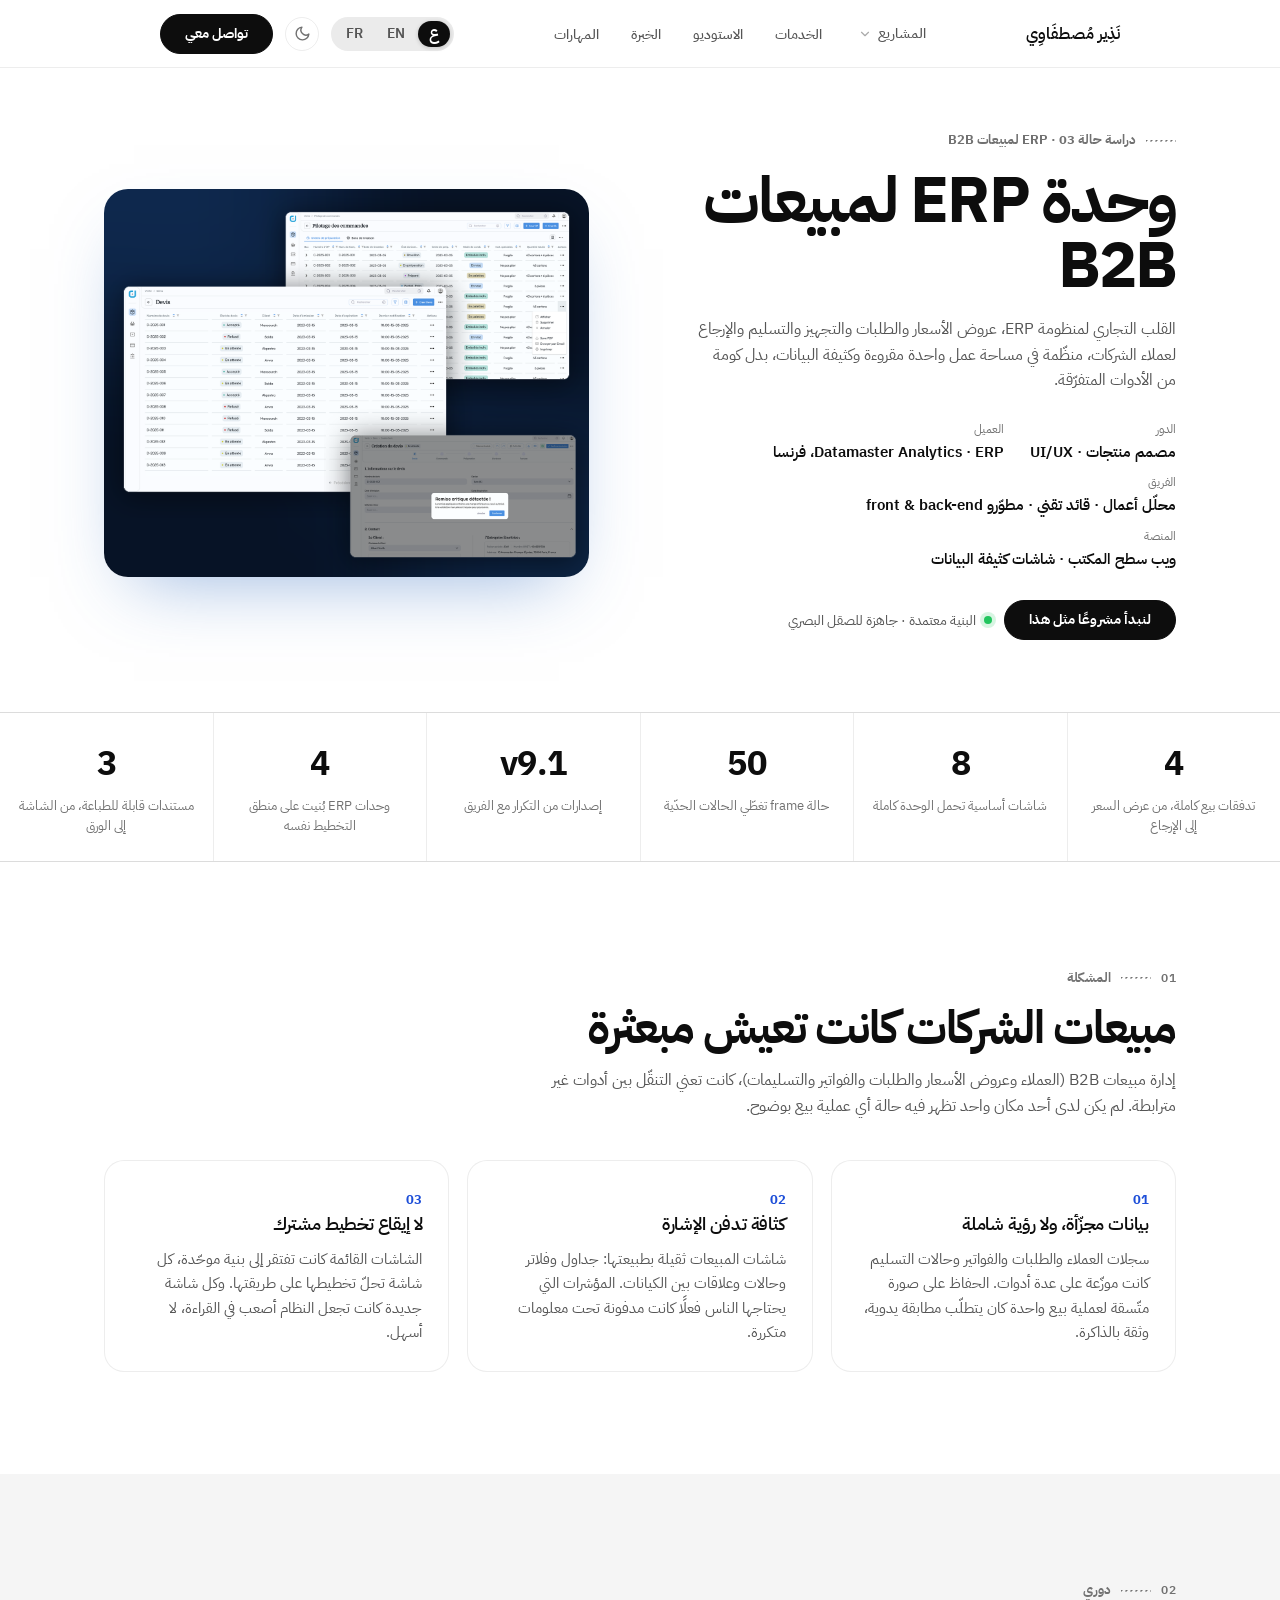
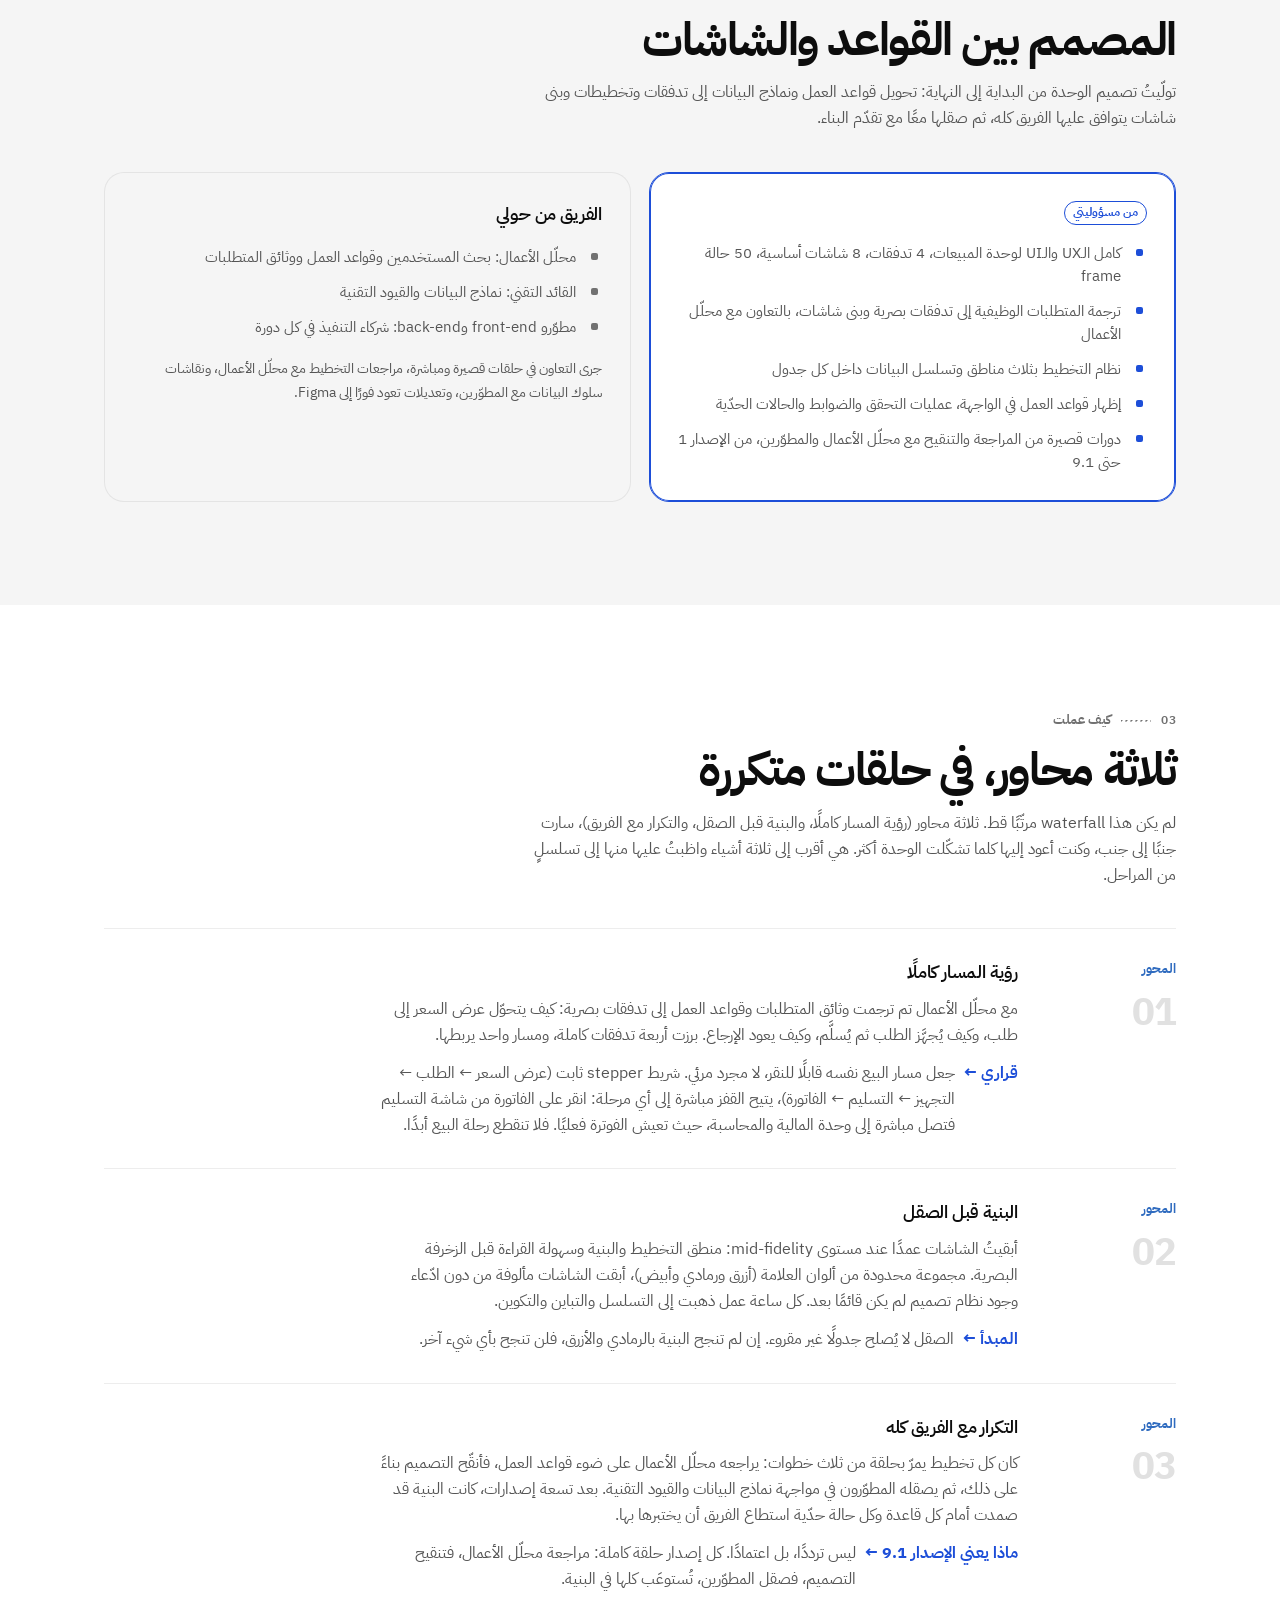
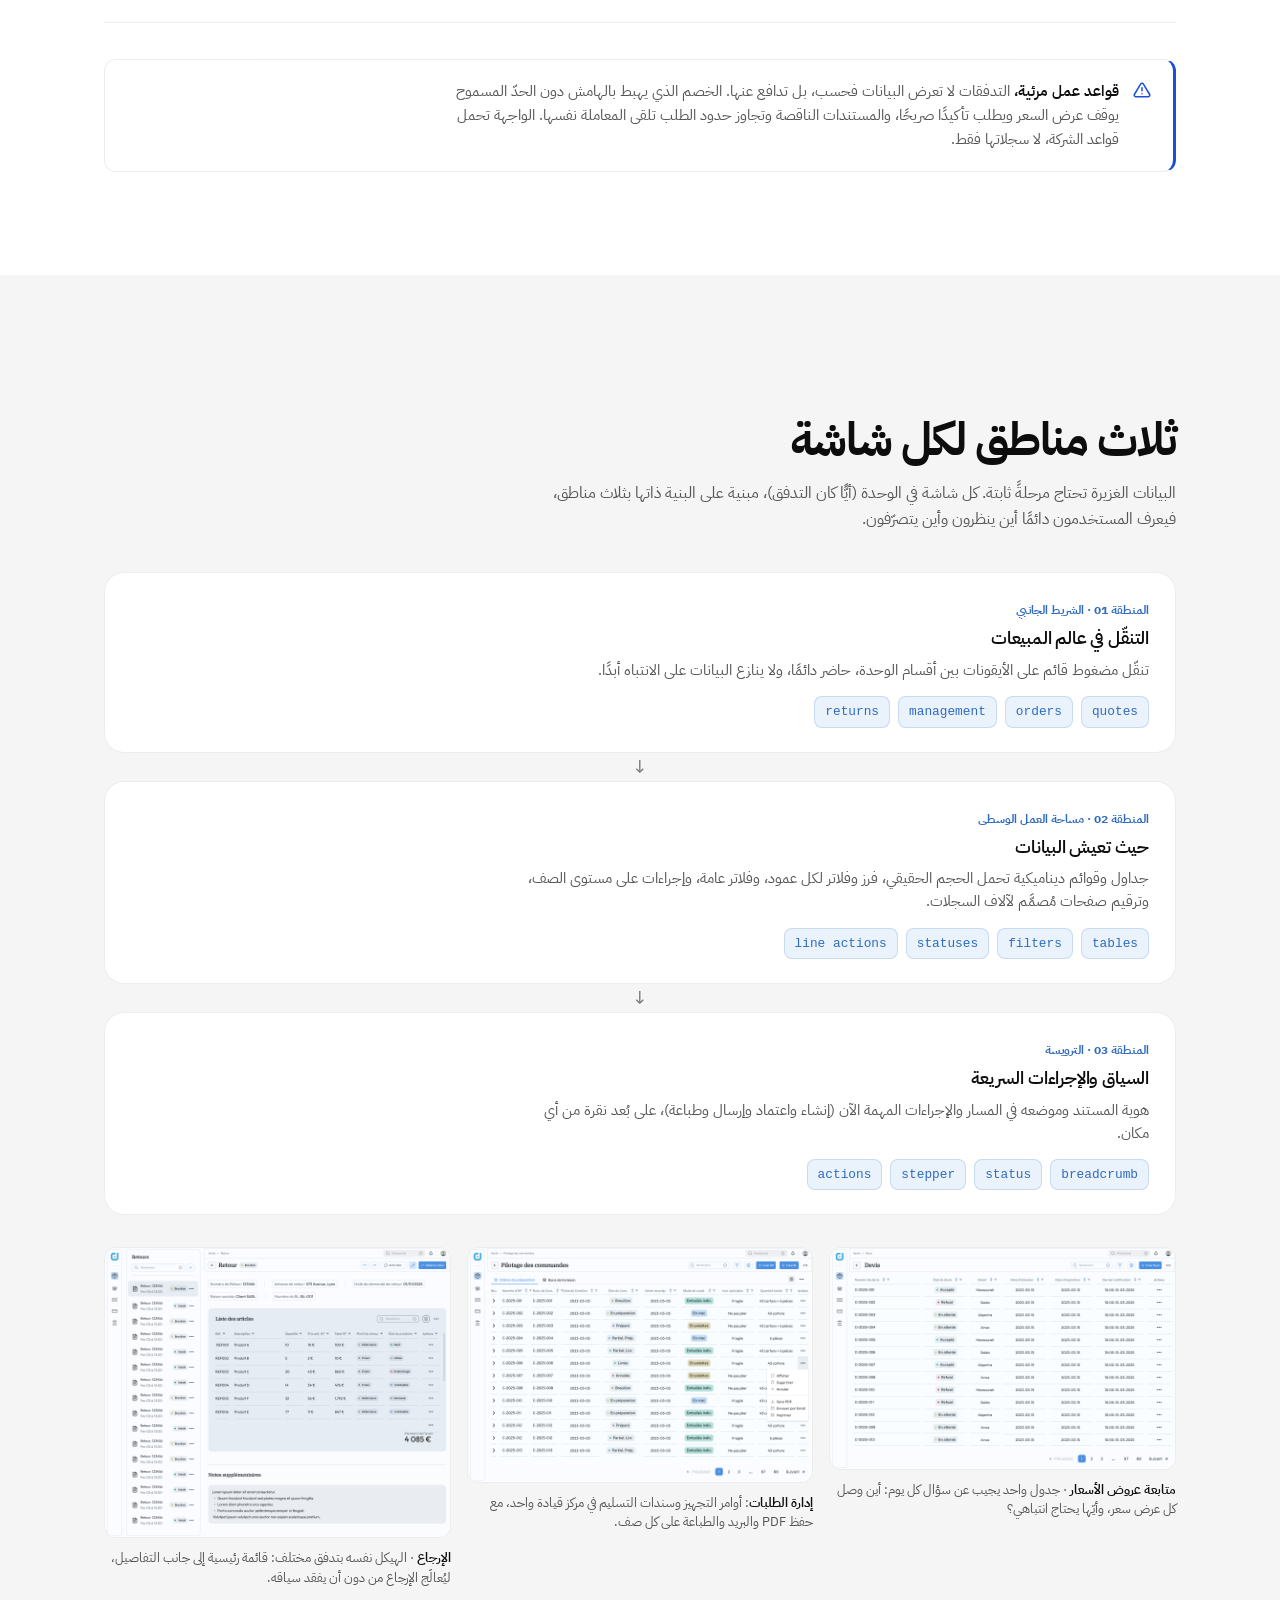
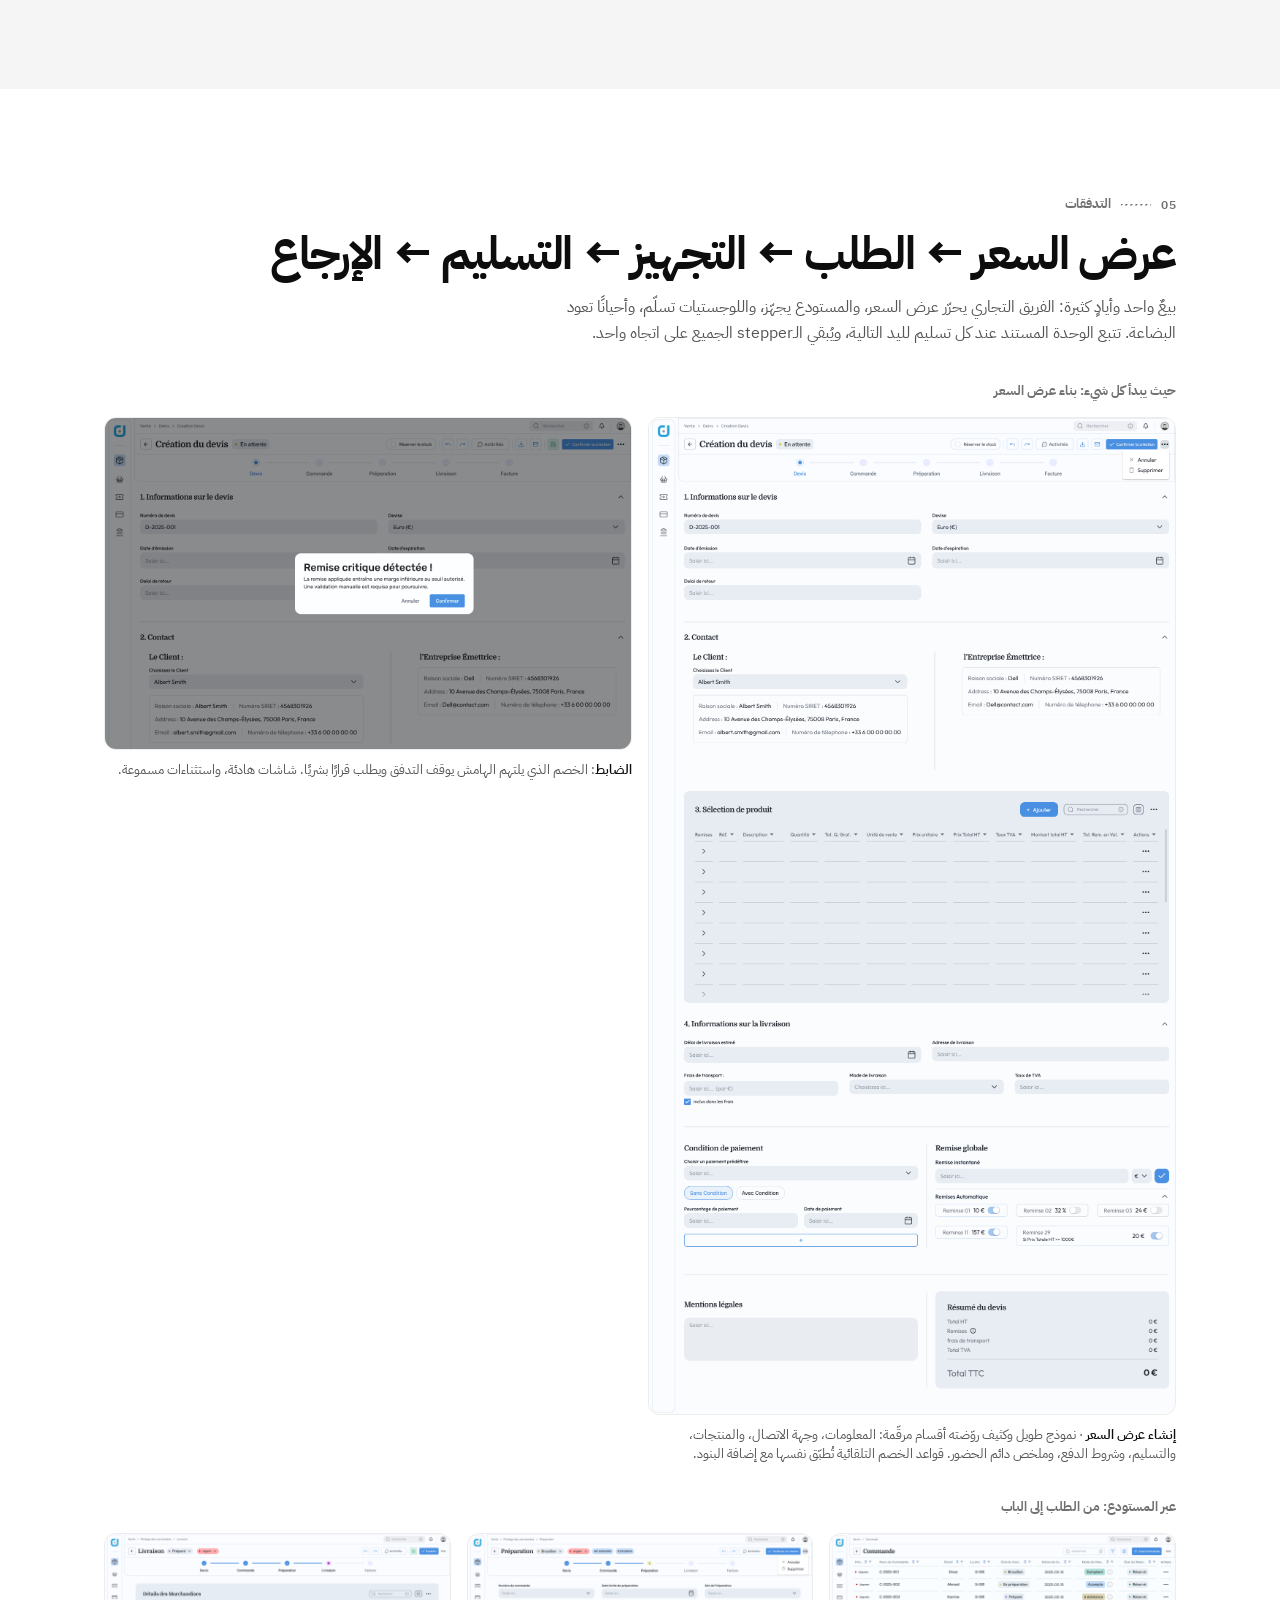
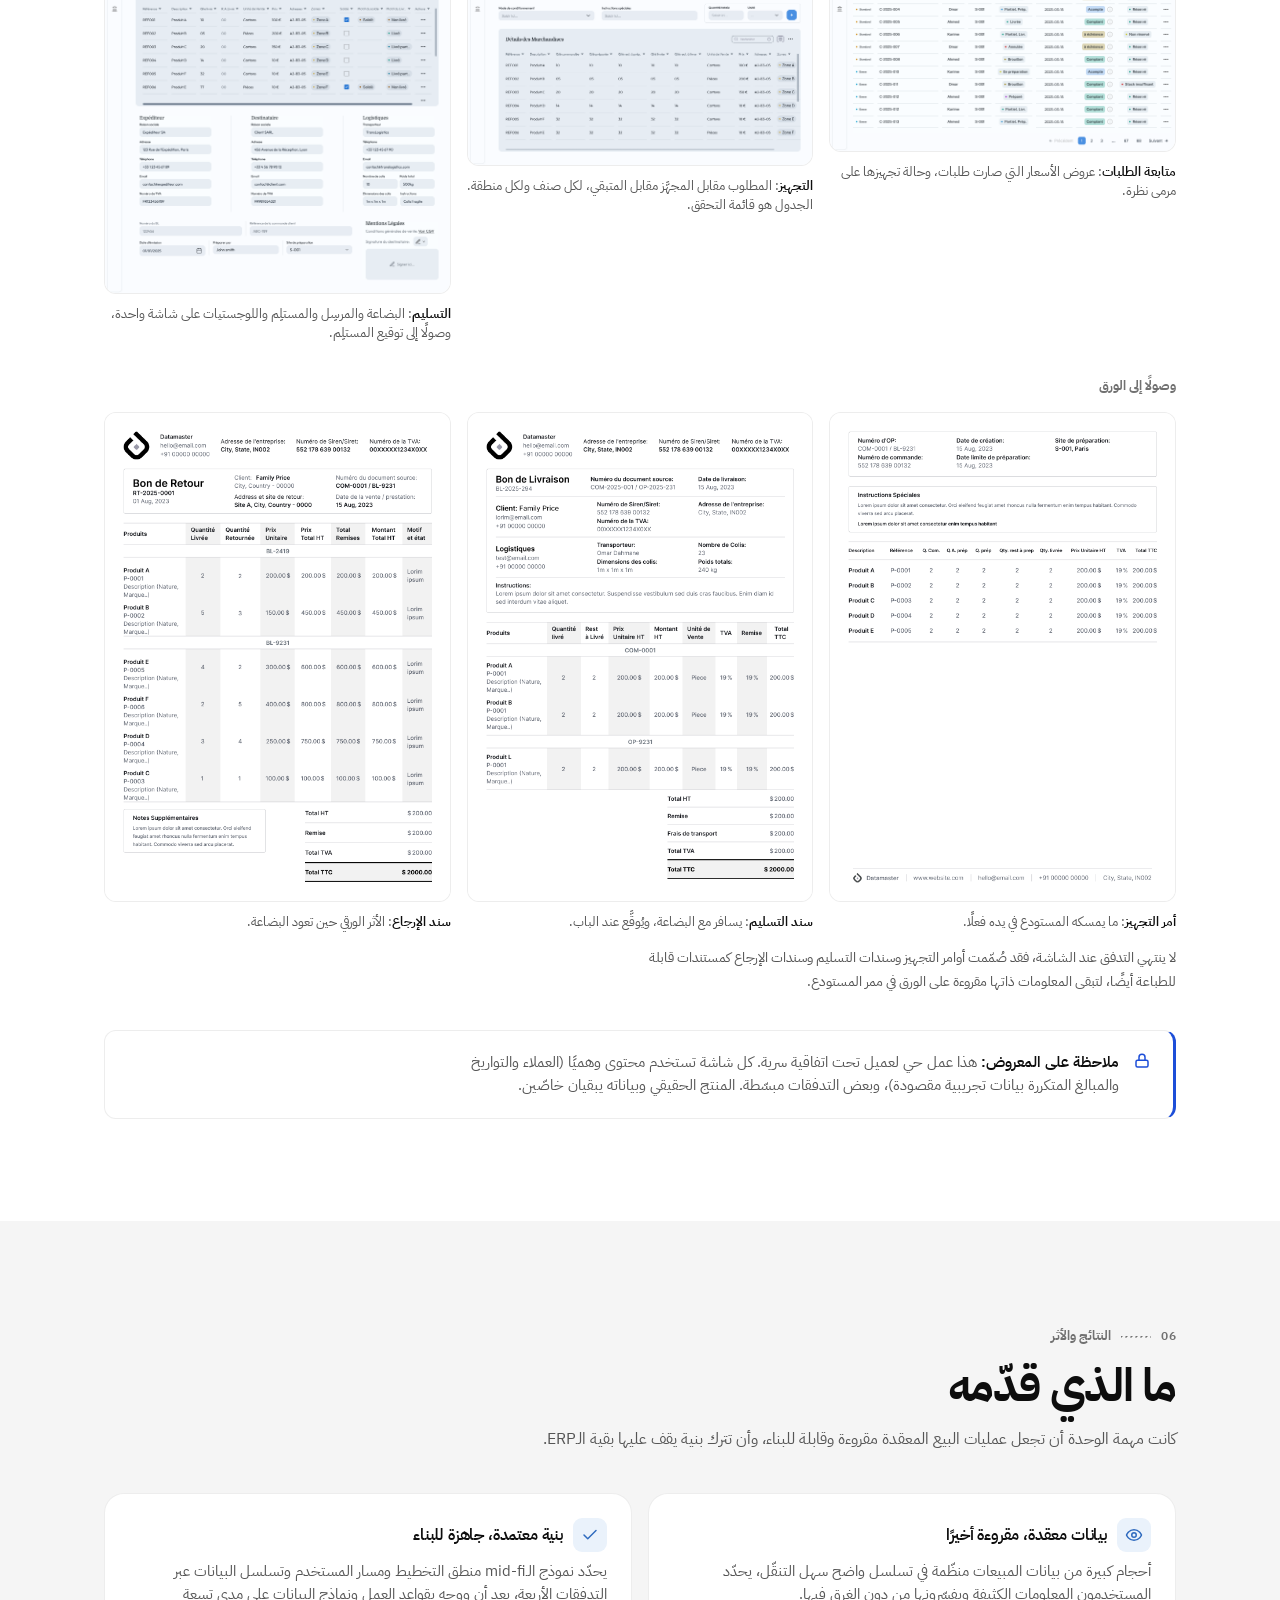
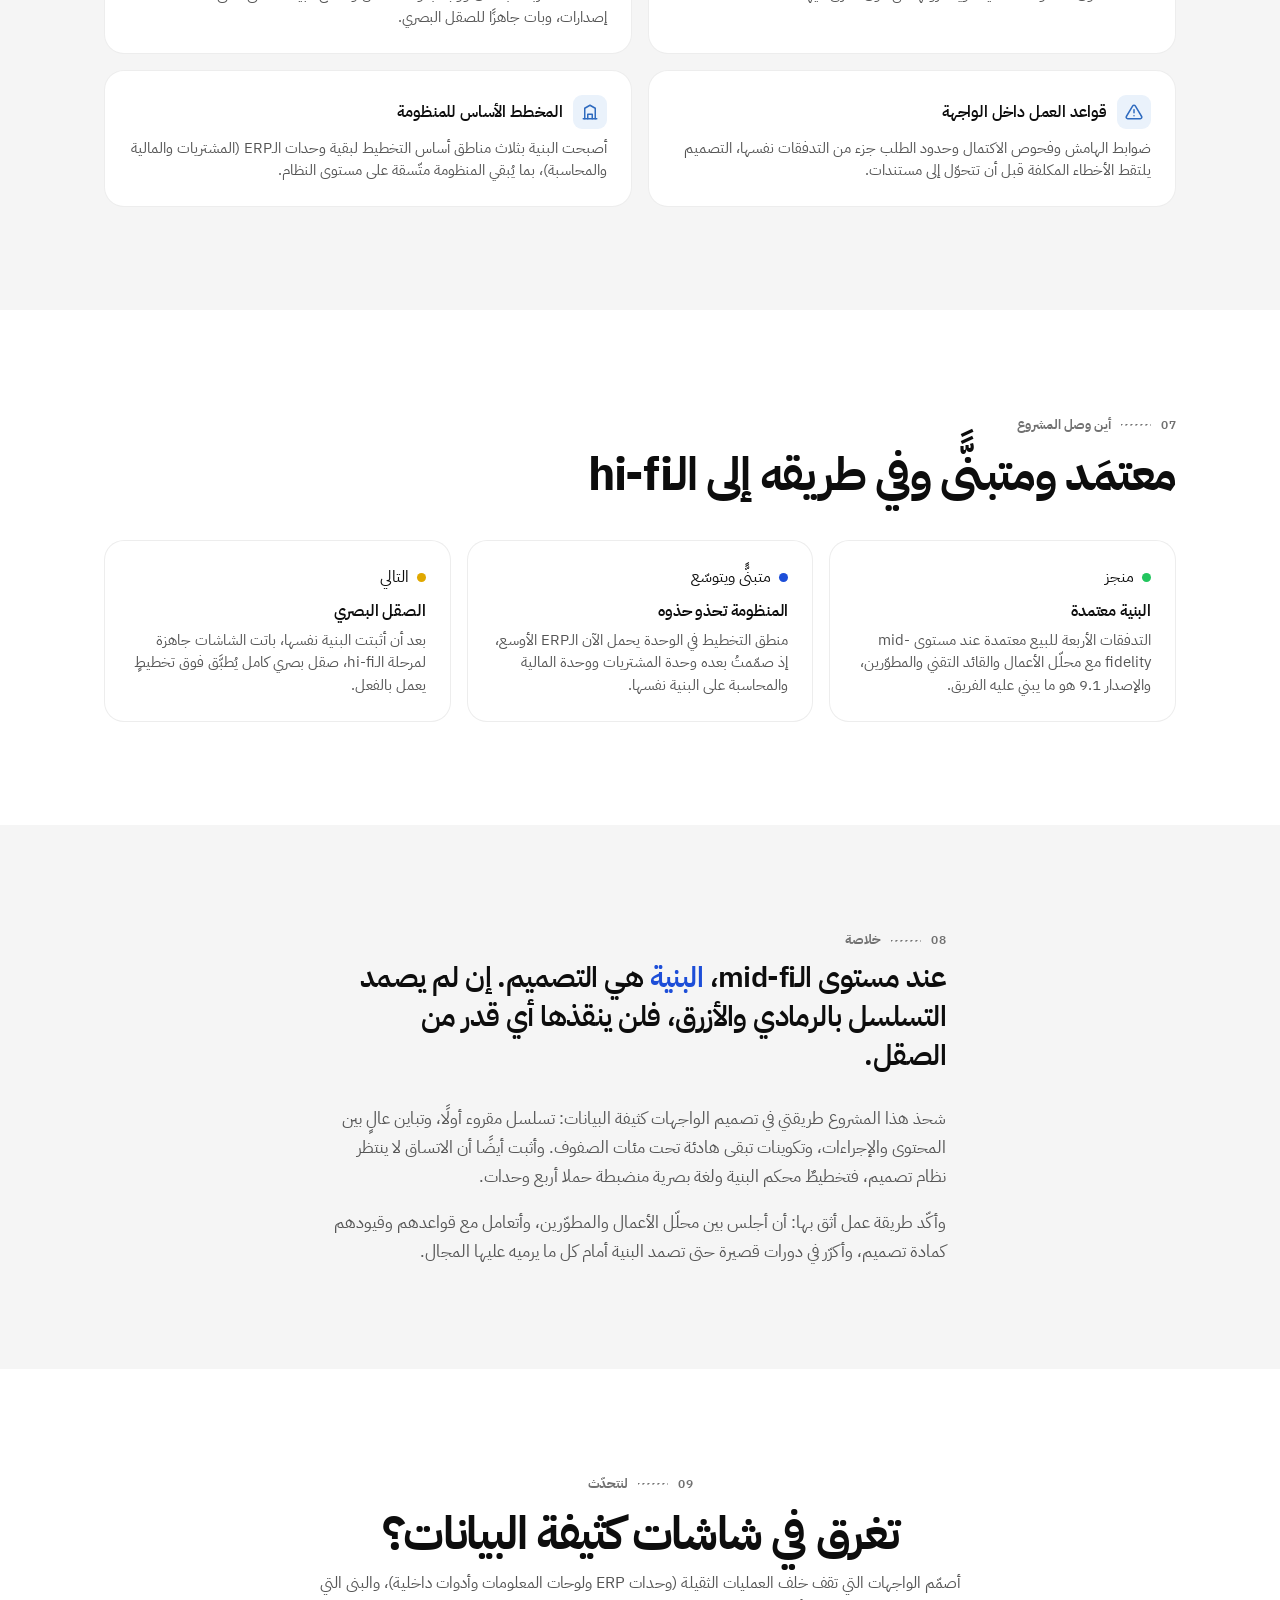
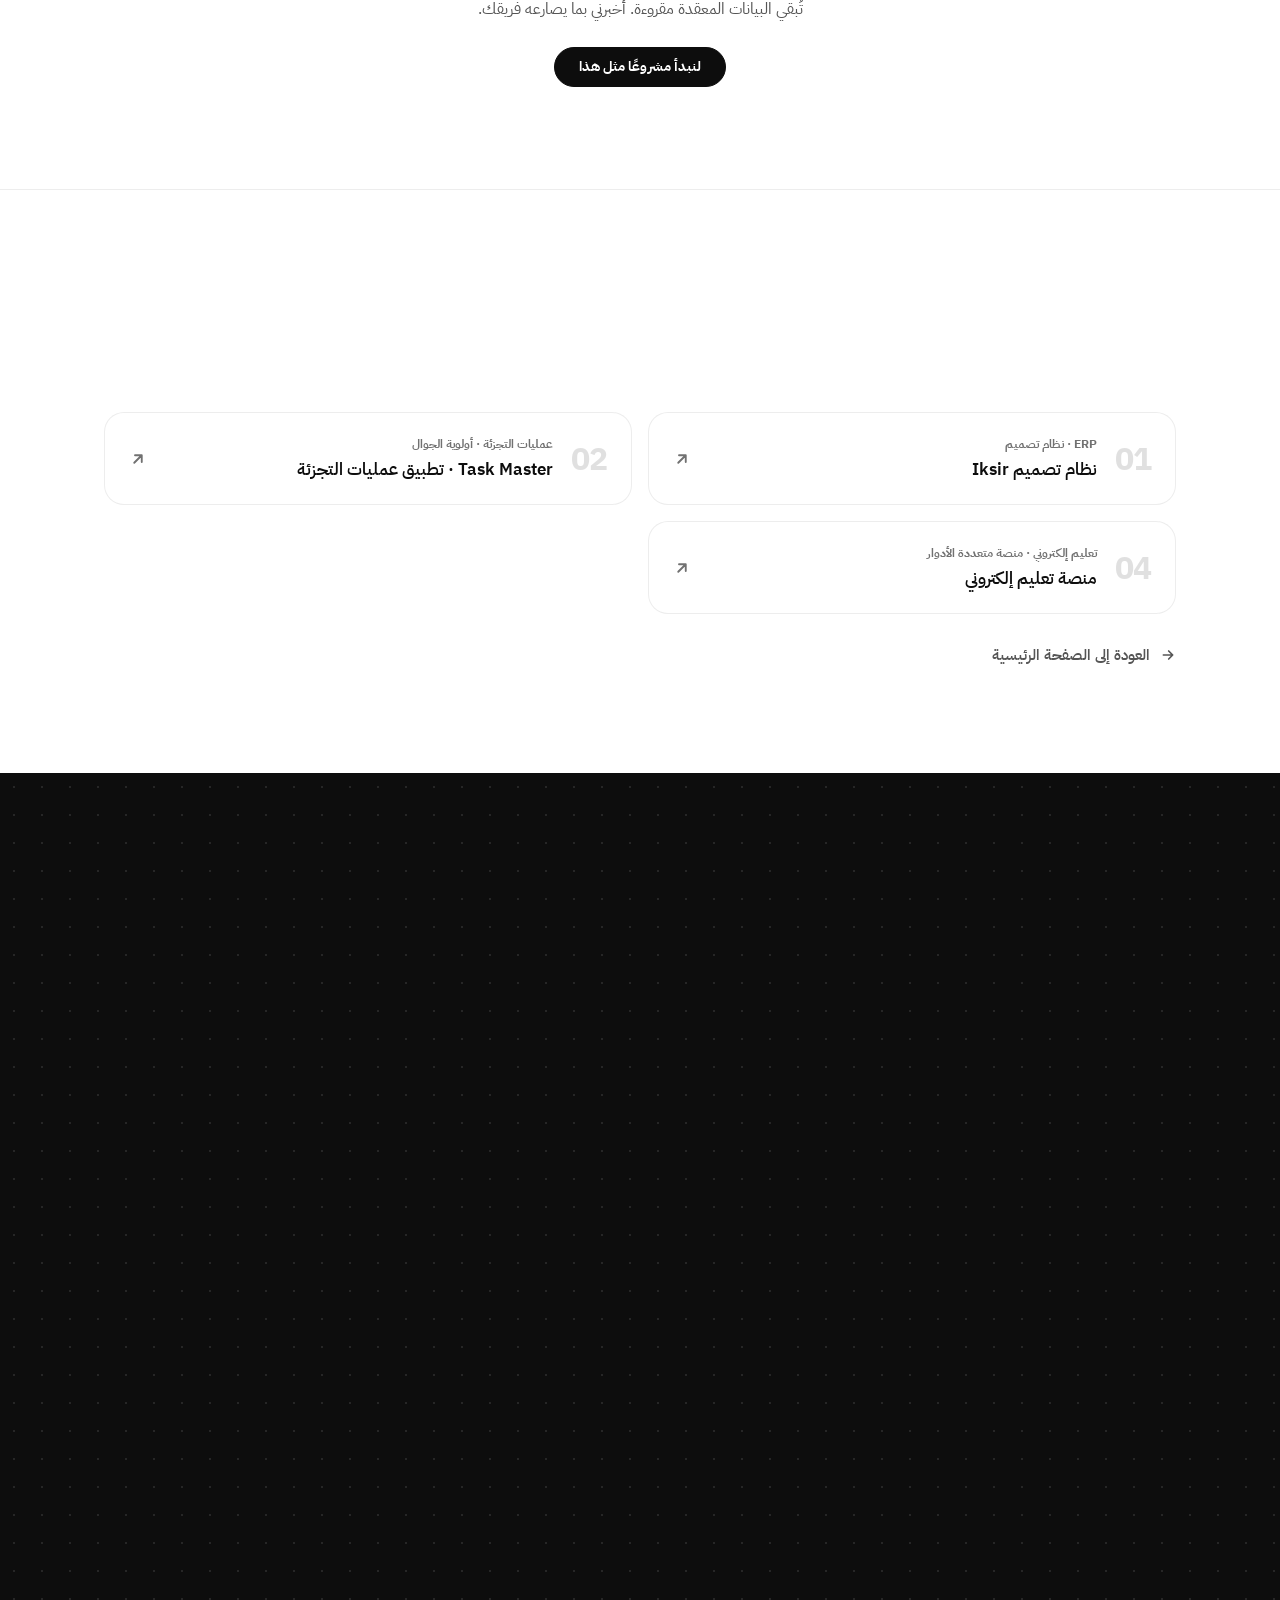
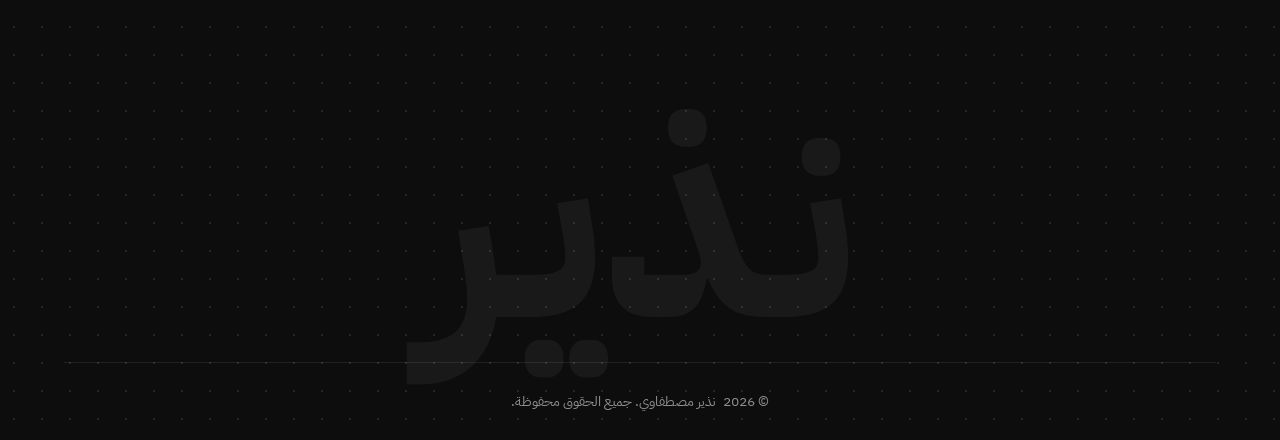
==== commit 668c47bd: "Add Behance to the footer contact list Placed it between LinkedIn and Instagram in Direct Contacts, " ====
--- a/case-studies/b2b-sales-erp.html
+++ b/case-studies/b2b-sales-erp.html
@@ -669,6 +669,13 @@
               <a class="fc-link" href="https://www.linkedin.com/in/nadir-mostefaoui/" target="_blank" rel="noopener noreferrer">
                 <span class="fc-icon" aria-hidden="true"><svg viewBox="0 0 24 24" fill="currentColor"><path d="M20.447 20.452h-3.554v-5.569c0-1.328-.027-3.037-1.852-3.037-1.853 0-2.136 1.445-2.136 2.939v5.667H9.351V9h3.414v1.561h.046c.477-.9 1.637-1.85 3.37-1.85 3.601 0 4.267 2.37 4.267 5.455v6.286zM5.337 7.433c-1.144 0-2.063-.926-2.063-2.065 0-1.138.92-2.063 2.063-2.063 1.14 0 2.064.925 2.064 2.063 0 1.139-.925 2.065-2.064 2.065zm1.782 13.019H3.555V9h3.564v11.452zM22.225 0H1.771C.792 0 0 .774 0 1.729v20.542C0 23.227.792 24 1.771 24h20.451C23.2 24 24 23.227 24 22.271V1.729C24 .774 23.2 0 22.222 0h.003z"/></svg></span>
                 <span class="fc-text"><span class="fc-label" data-i18n="footer.contact_linkedin">LinkedIn</span><span class="fc-value">nadir-mostefaoui</span></span>
+                <svg class="fc-arrow" width="14" height="14" viewBox="0 0 24 24" fill="none" stroke="currentColor" stroke-width="2.5" stroke-linecap="round" stroke-linejoin="round" aria-hidden="true"><path d="M5 12h14M13 6l6 6-6 6"/></svg>
+              </a>
+            </li>
+            <li class="footer-contact footer-contact--behance">
+              <a class="fc-link" href="https://www.behance.net/nadir_mostefaoui" target="_blank" rel="noopener noreferrer">
+                <span class="fc-icon" aria-hidden="true"><svg viewBox="0 0 24 24" fill="none"><text x="12" y="17" text-anchor="middle" font-family="Helvetica, Arial, sans-serif" font-weight="700" font-size="14" fill="currentColor">Bē</text></svg></span>
+                <span class="fc-text"><span class="fc-label" data-i18n="footer.contact_behance">Behance</span><span class="fc-value">nadir_mostefaoui</span></span>
                 <svg class="fc-arrow" width="14" height="14" viewBox="0 0 24 24" fill="none" stroke="currentColor" stroke-width="2.5" stroke-linecap="round" stroke-linejoin="round" aria-hidden="true"><path d="M5 12h14M13 6l6 6-6 6"/></svg>
               </a>
             </li>
--- a/css/style.css
+++ b/css/style.css
@@ -4092,6 +4092,7 @@
 .footer-contact--linkedin   { --fc-brand: #0A66C2; }
 .footer-contact--whatsapp   { --fc-brand: #25D366; }
 .footer-contact--instagram  { --fc-brand: #E1306C; }
+.footer-contact--behance    { --fc-brand: #1769FF; }
 
 .fc-link {
   display: flex;
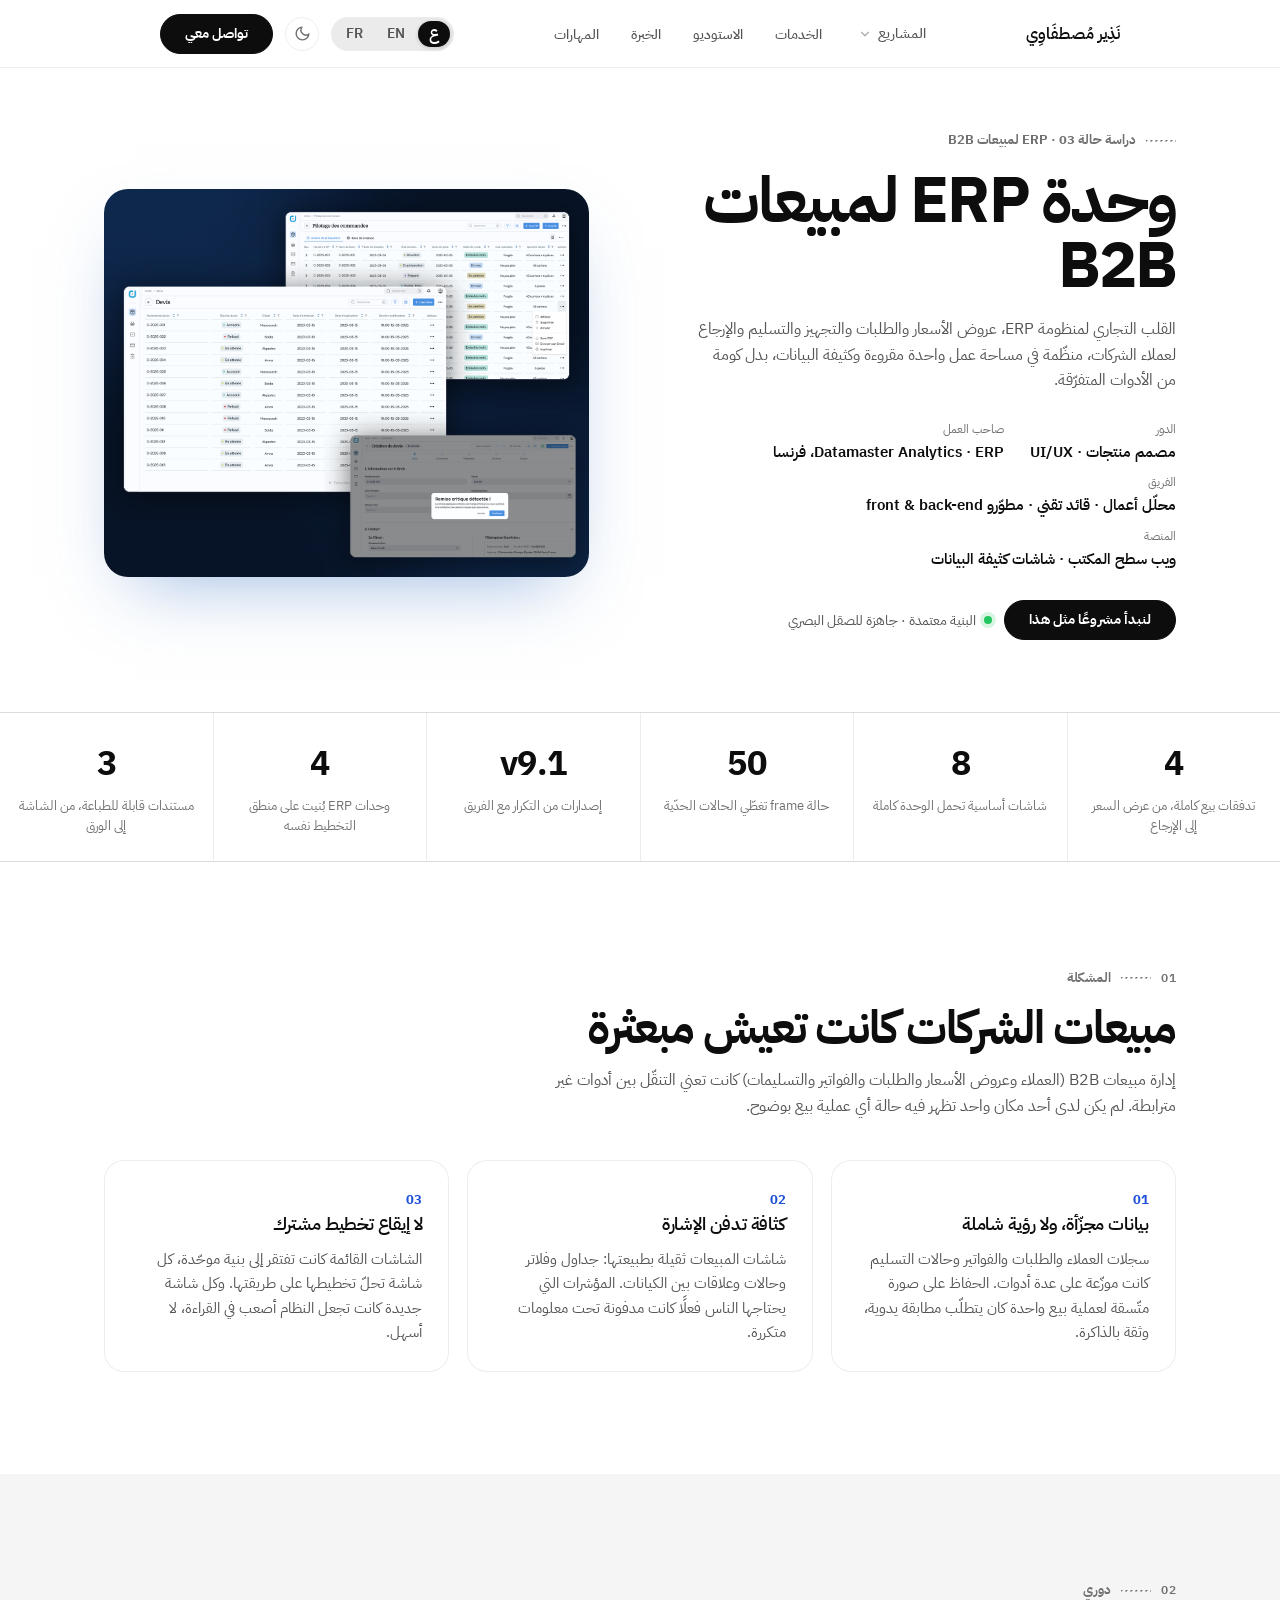
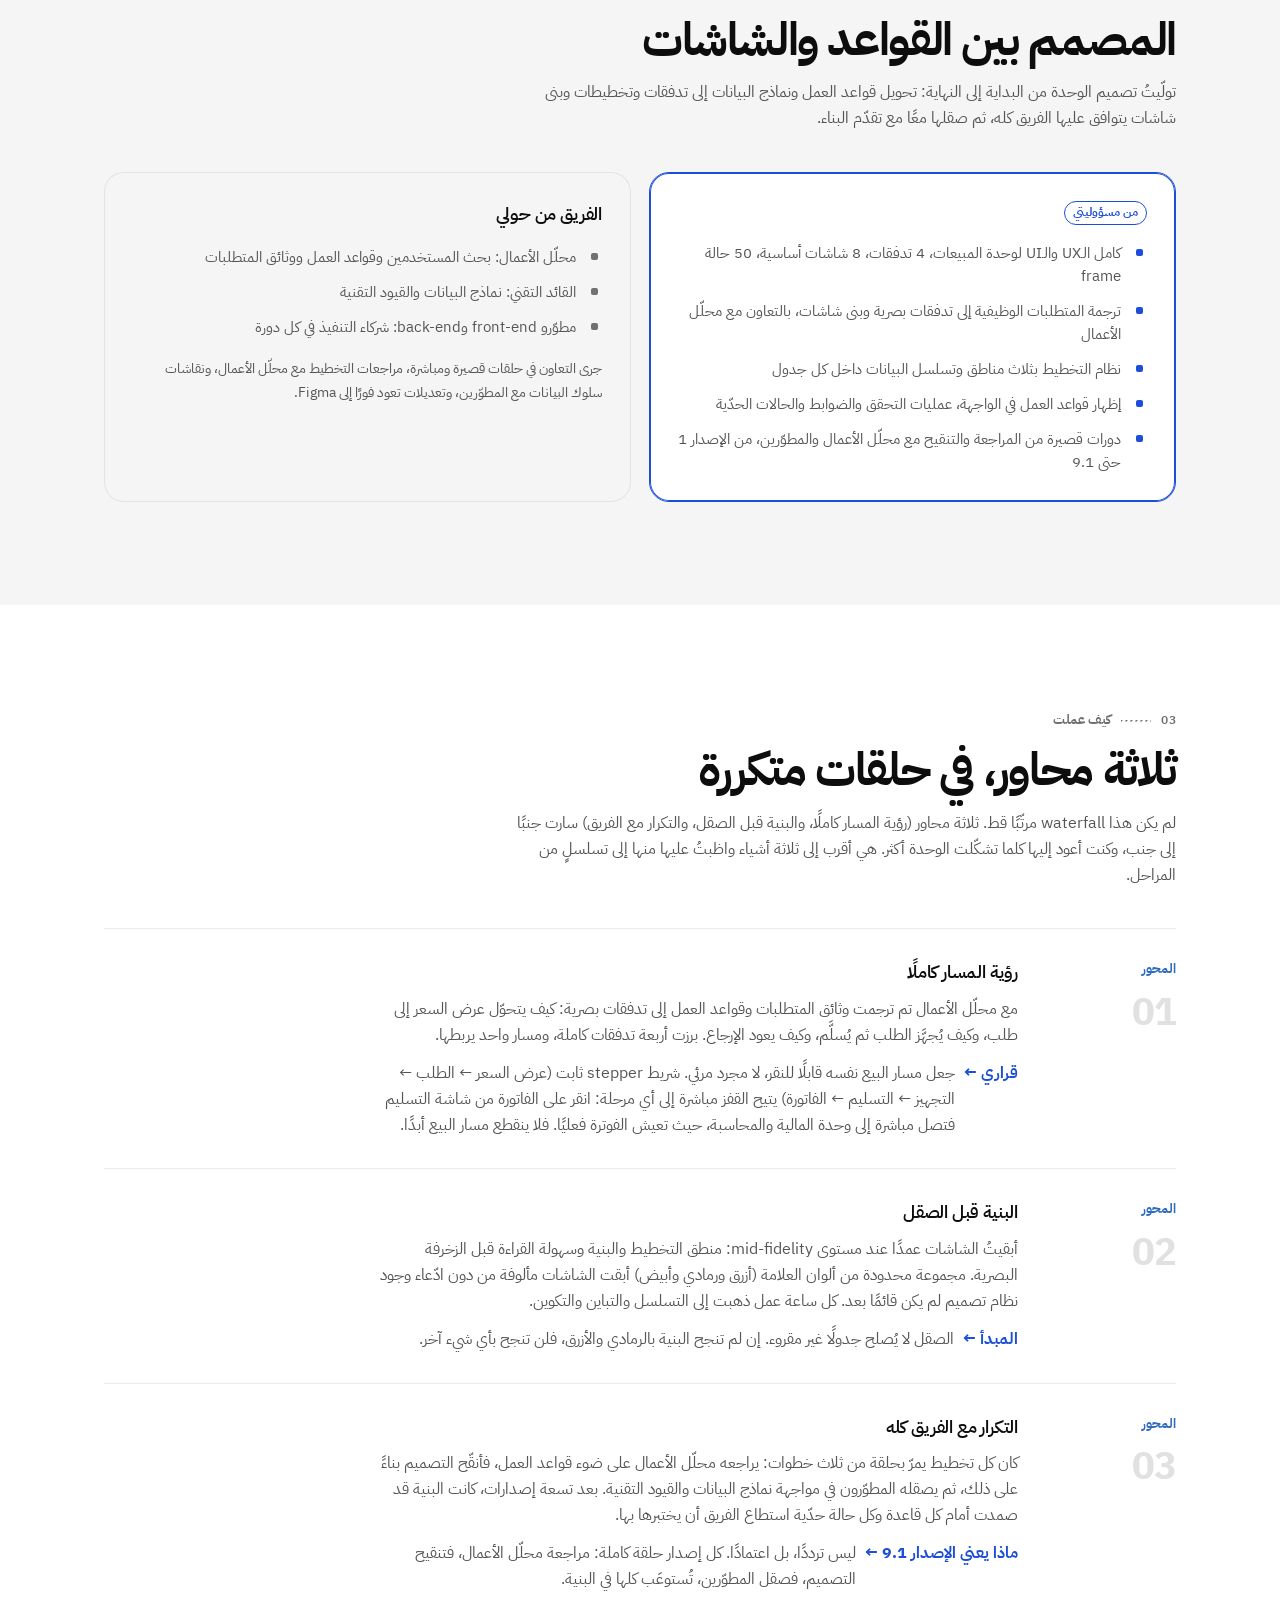
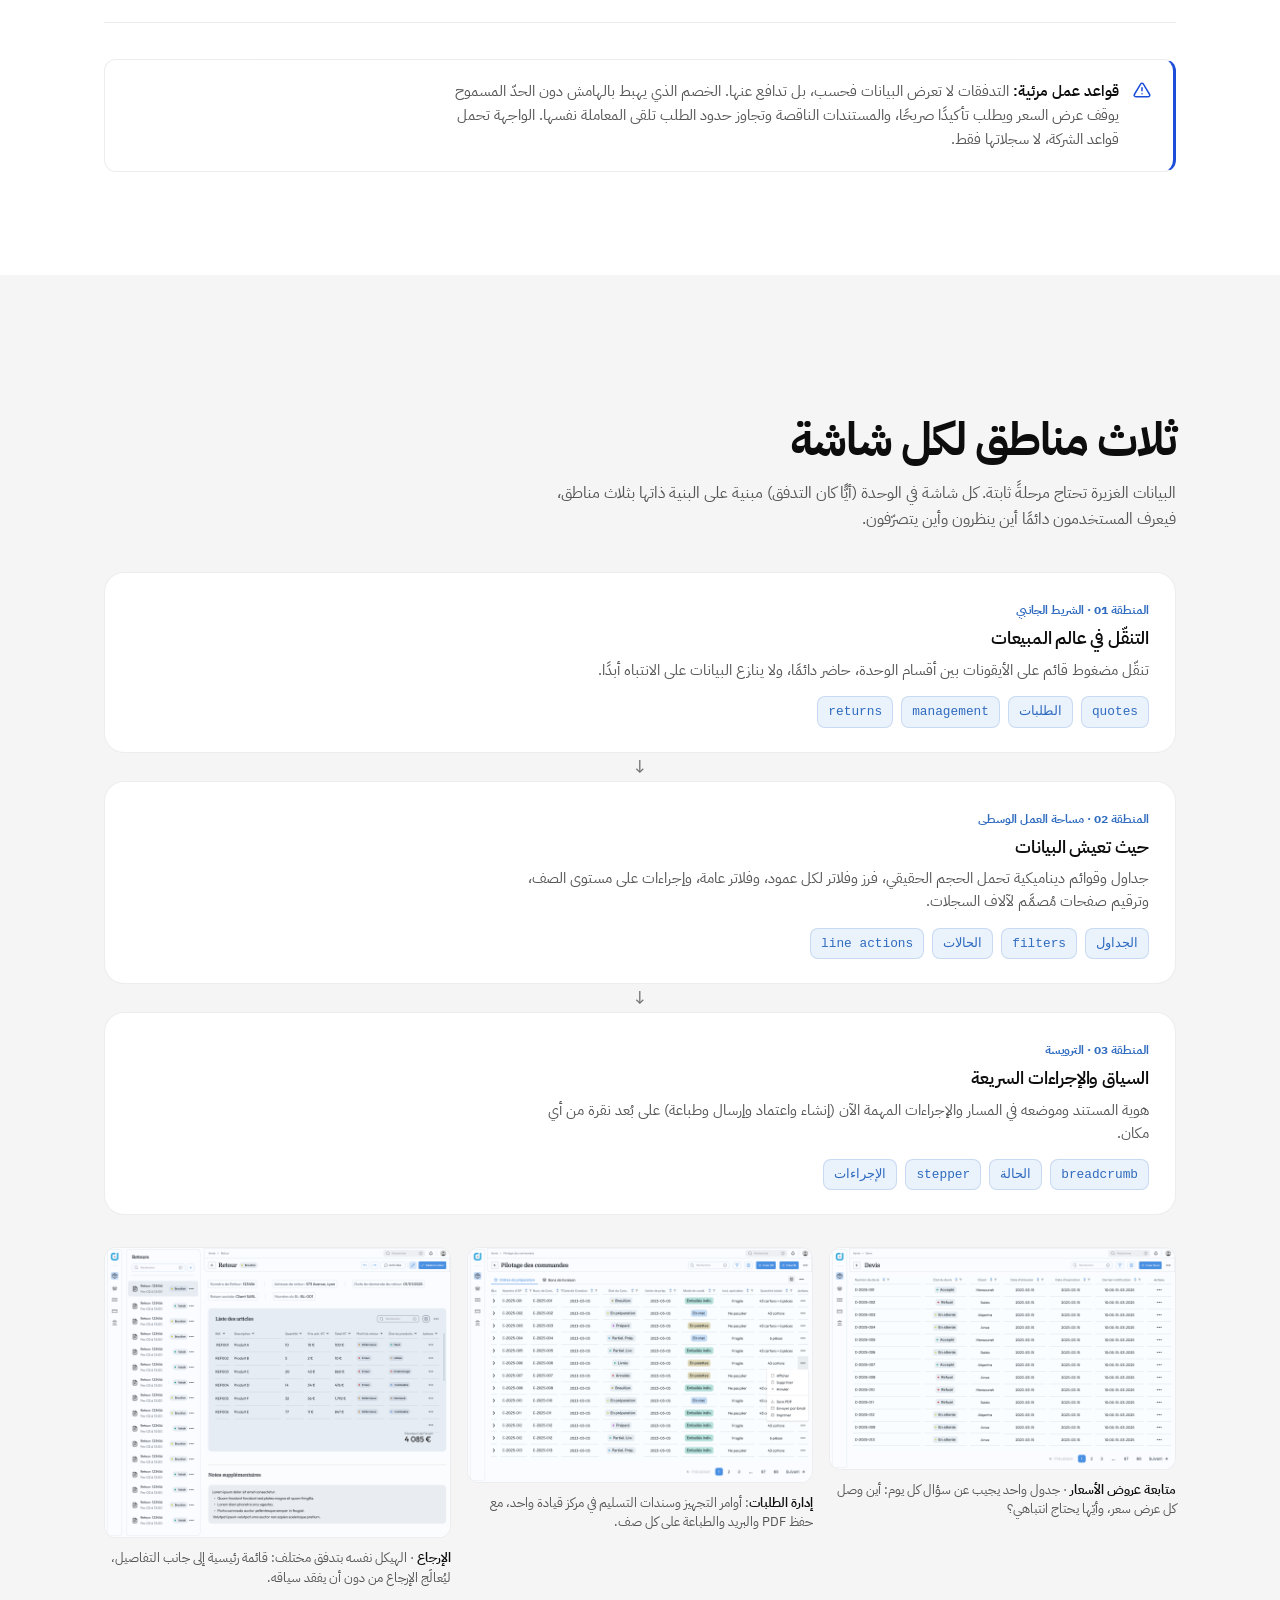
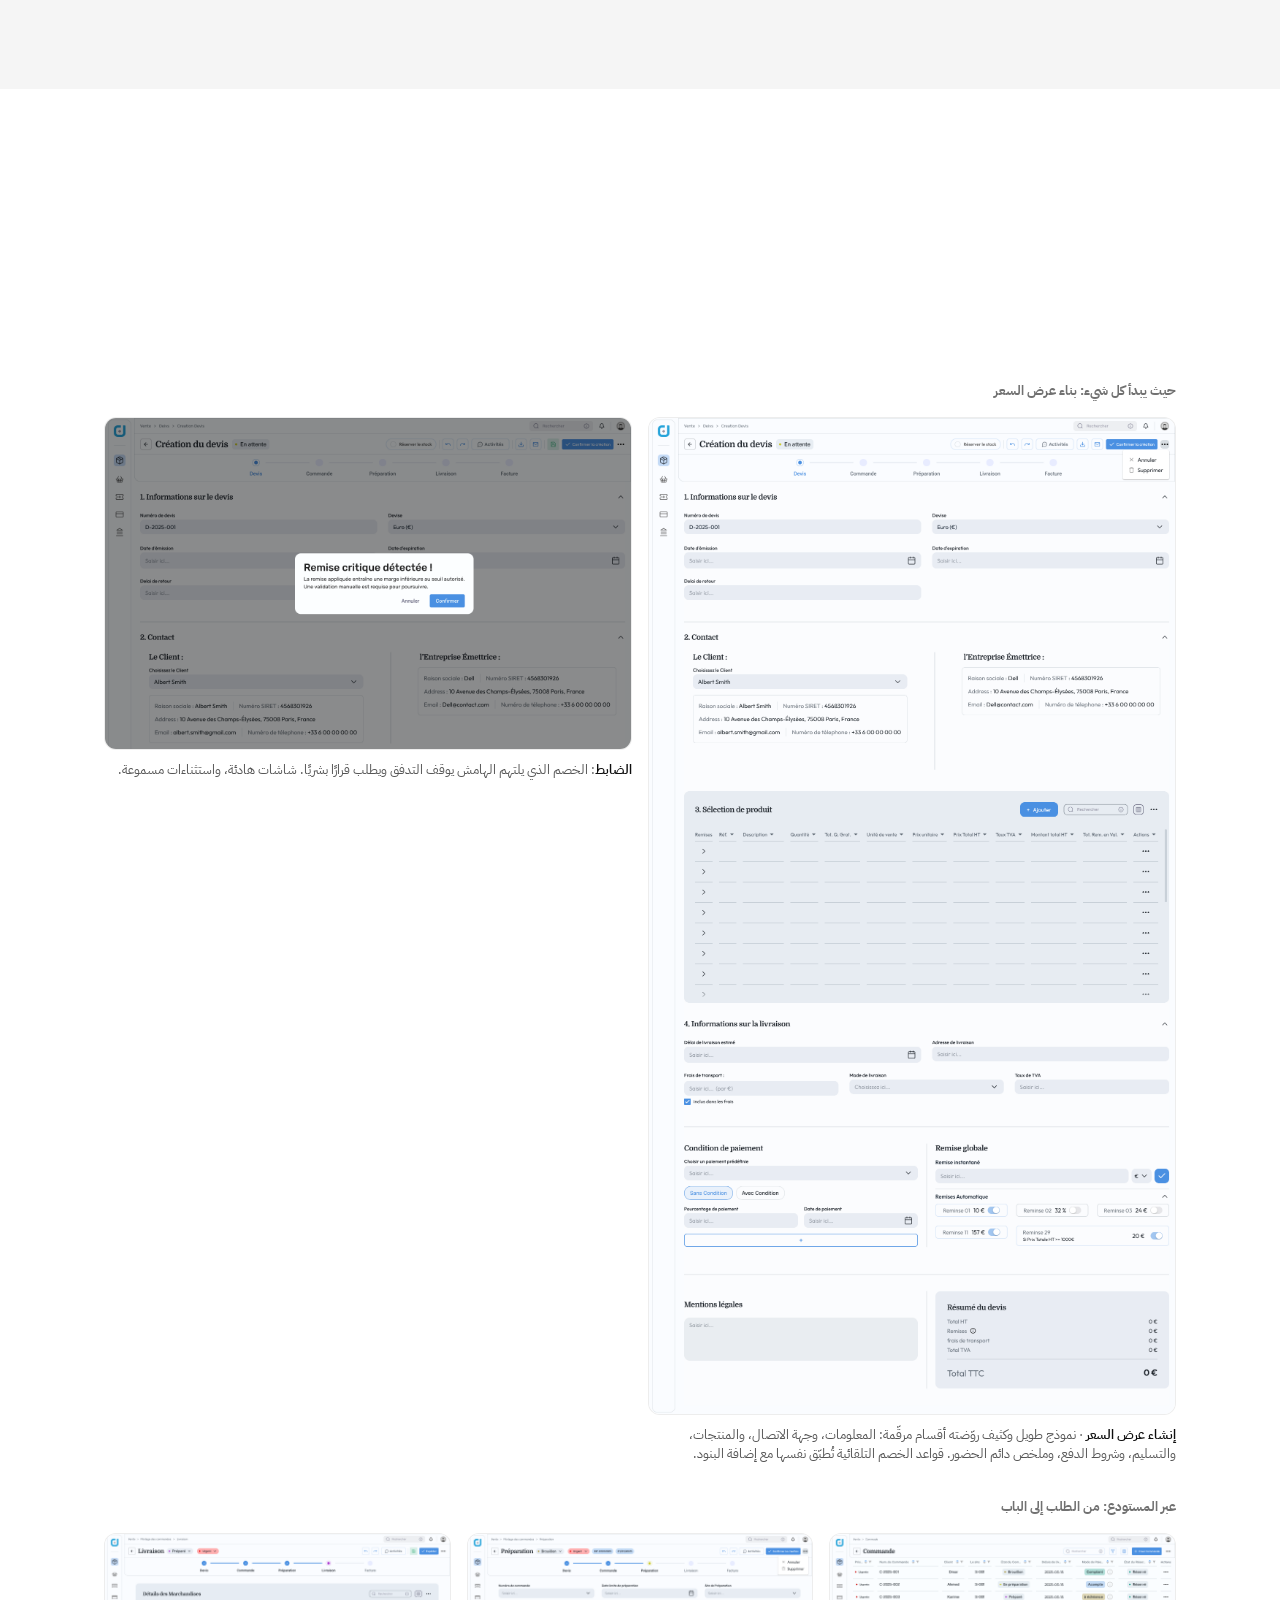
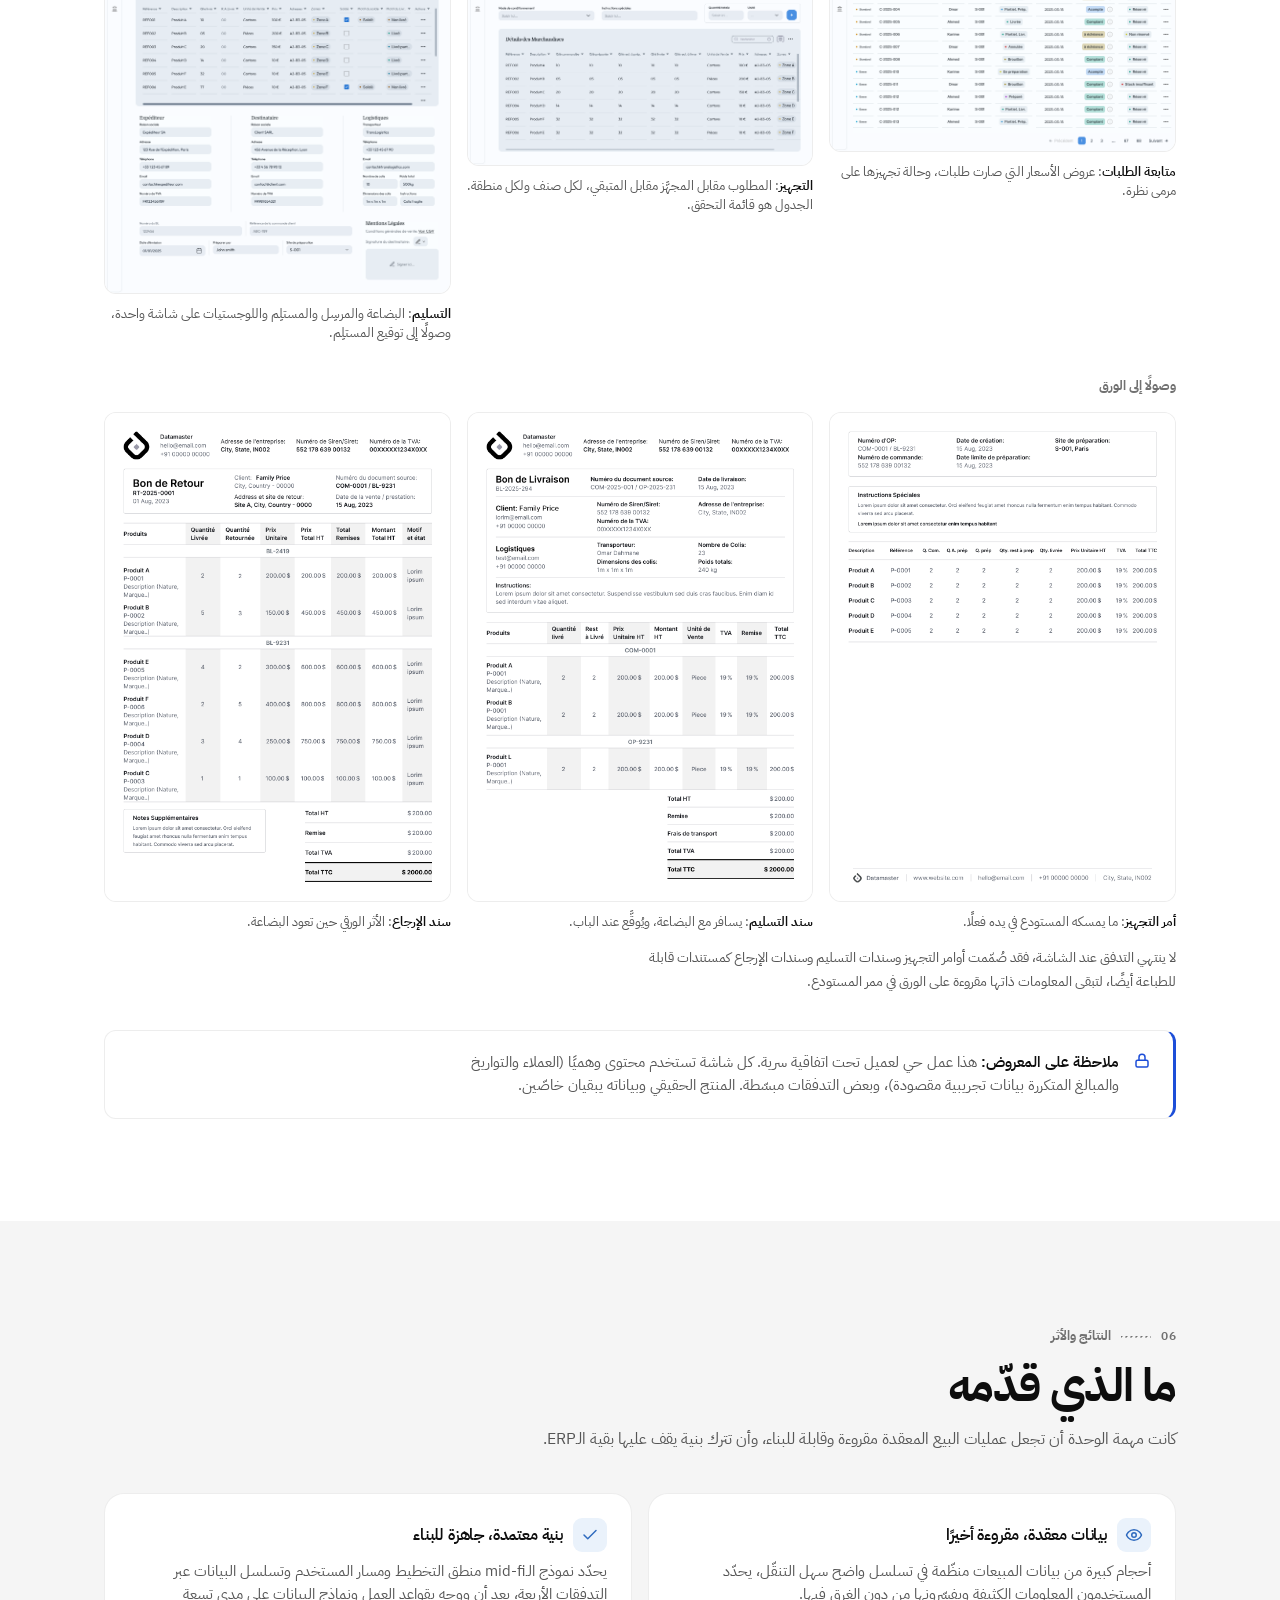
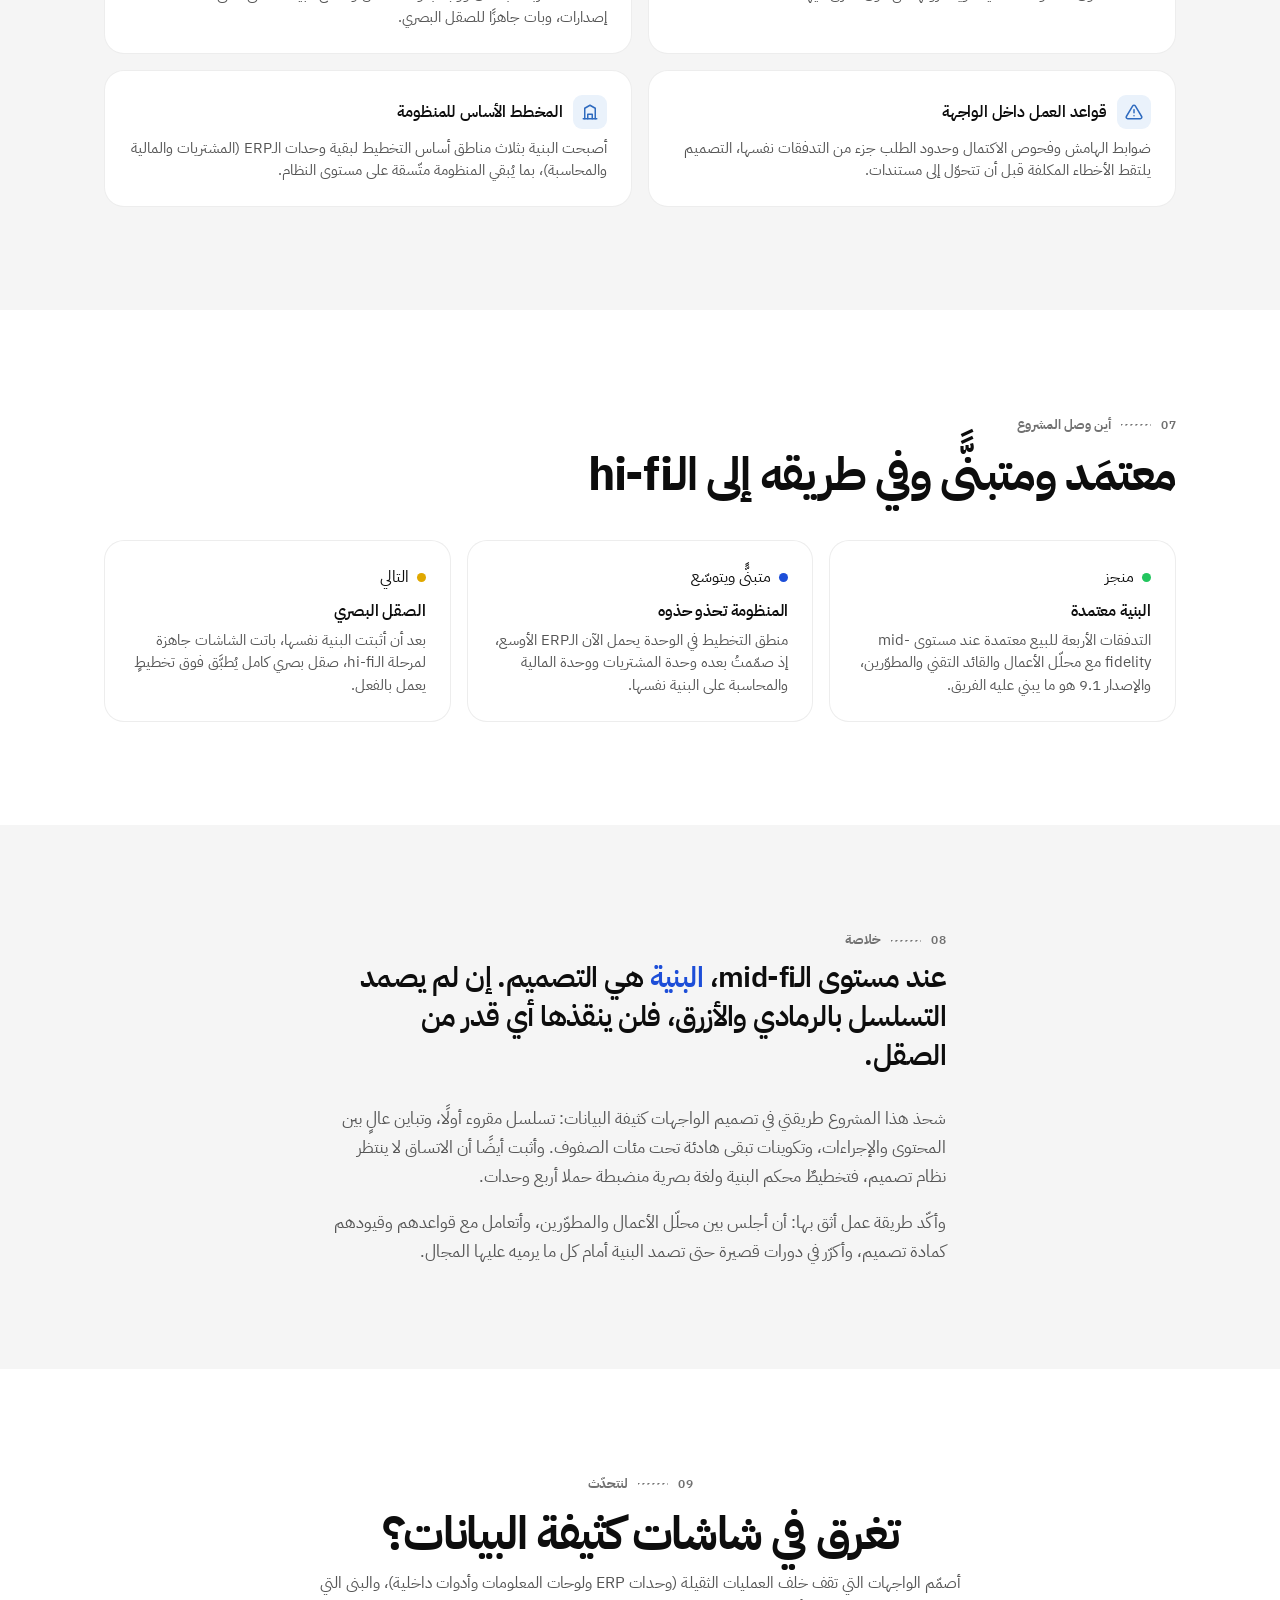
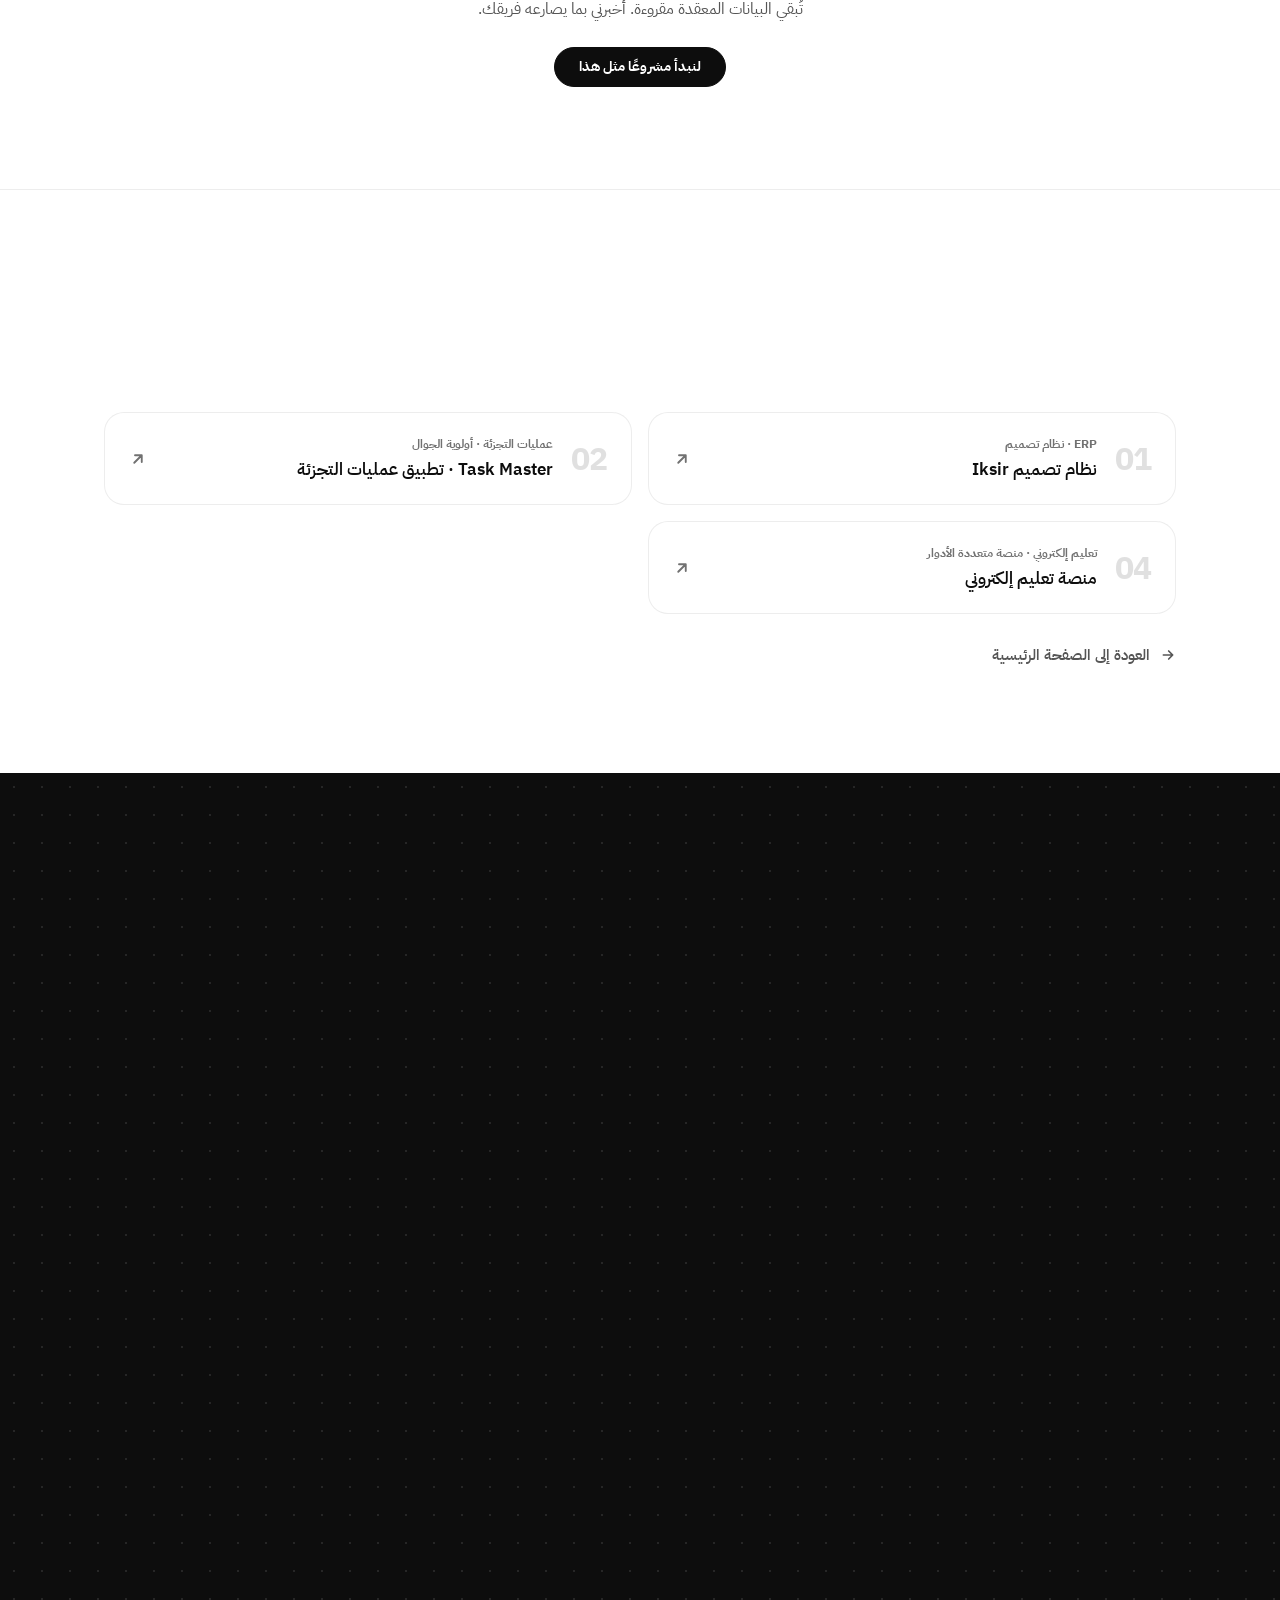
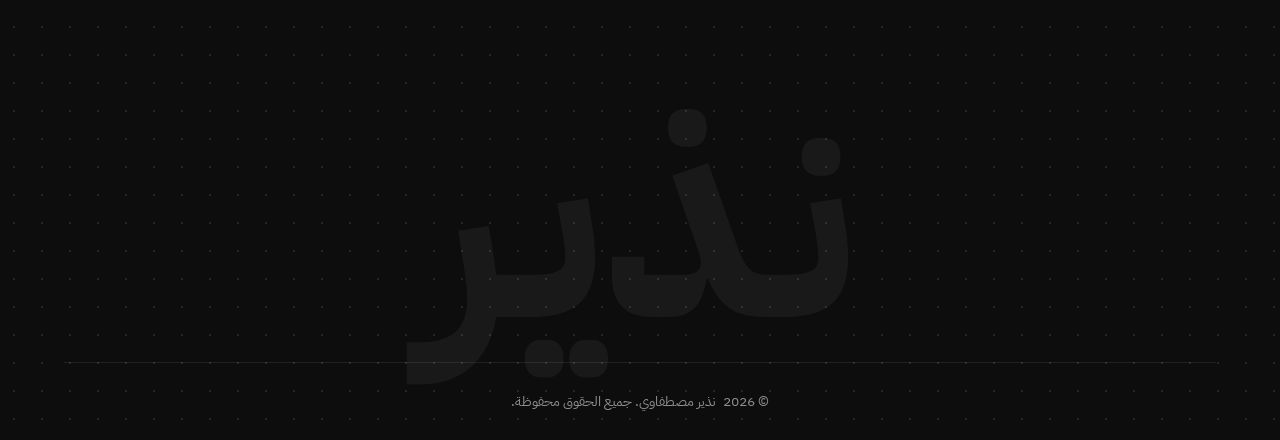
==== commit d9a63b70: "Fix Four Surfaces Audit findings, add Behance link, redesign Studio section - Add Behance to the foo" ====
--- a/case-studies/b2b-sales-erp.html
+++ b/case-studies/b2b-sales-erp.html
@@ -189,7 +189,7 @@
 
           <div class="cs-hero-meta">
             <div class="cs-meta-item"><span class="cs-meta-k" data-i18n="cs3.hero.role_k">Role</span><span class="cs-meta-v" data-i18n="cs3.hero.role_v">Product Designer · UI/UX</span></div>
-            <div class="cs-meta-item"><span class="cs-meta-k" data-i18n="cs3.hero.client_k">Client</span><span class="cs-meta-v" data-i18n="cs3.hero.client_v">Datamaster Analytics · ERP, France</span></div>
+            <div class="cs-meta-item"><span class="cs-meta-k" data-i18n="cs3.hero.client_k">Employer</span><span class="cs-meta-v" data-i18n="cs3.hero.client_v">Datamaster Analytics · ERP, France</span></div>
             <div class="cs-meta-item"><span class="cs-meta-k" data-i18n="cs3.hero.team_k">Team</span><span class="cs-meta-v" data-i18n="cs3.hero.team_v">BA · tech lead · front &amp; back-end devs</span></div>
             <div class="cs-meta-item"><span class="cs-meta-k" data-i18n="cs3.hero.platform_k">Platform</span><span class="cs-meta-v" data-i18n="cs3.hero.platform_v">Desktop web · data-dense screens</span></div>
           </div>
@@ -224,7 +224,7 @@
       <div class="cs-wrap">
         <span class="cs-eyebrow" data-i18n="cs3.problem.eyebrow">The problem</span>
         <h2 class="cs-h2" data-i18n="cs3.problem.title">Professional sales lived in fragments</h2>
-        <p class="cs-lead" data-i18n="cs3.problem.lead">Managing B2B sales (clients, quotes, orders, invoices, deliveries), meant hopping between disconnected tools. Nobody had one place where the state of a sale was simply visible.</p>
+        <p class="cs-lead" data-i18n="cs3.problem.lead">Managing B2B sales (clients, quotes, orders, invoices, deliveries) meant hopping between disconnected tools. Nobody had one place where the state of a sale was simply visible.</p>
         <div class="cs-cards cs-cards--3">
           <div class="cs-card">
             <span class="cs-card-num">01</span>
@@ -280,7 +280,7 @@
       <div class="cs-wrap">
         <span class="cs-eyebrow" data-i18n="cs3.process.eyebrow">How I worked</span>
         <h2 class="cs-h2" data-i18n="cs3.process.title">Three moves, made in loops</h2>
-        <p class="cs-lead" data-i18n="cs3.process.lead">This was never a tidy waterfall. Three moves (see the whole pipeline, structure before polish, and iterate with the team), ran alongside each other, and I looped back to each as the module took shape. They're less a sequence than the three things I kept doing.</p>
+        <p class="cs-lead" data-i18n="cs3.process.lead">This was never a tidy waterfall. Three moves (see the whole pipeline, structure before polish, and iterate with the team) ran alongside each other, and I looped back to each as the module took shape. They're less a sequence than the three things I kept doing.</p>
 
         <div class="cs-phases">
           <div class="cs-phase">
@@ -288,14 +288,14 @@
             <div class="cs-phase-body">
               <h3 class="cs-h3" data-i18n="cs3.process.p1_title">See the whole pipeline</h3>
               <p data-i18n="cs3.process.p1_body">With the business analyst I translated requirement documents and business rules into visual flows: how a quote becomes an order, how an order is prepared and delivered, how a return comes back. Four end-to-end flows emerged, and one pipeline that connects them.</p>
-              <p class="cs-phase-mine" data-i18n="cs3.process.p1_call" data-i18n-html><b>My call →</b> make the pipeline itself clickable, not just visible. A persistent stepper (Quote → Order → Preparation → Delivery → Invoice), lets you jump straight to any stage: click Invoice from the Delivery screen and you land in Finance &amp; Accounting, where invoicing actually lives. The sales journey never feels cut off.</p>
+              <p class="cs-phase-mine" data-i18n="cs3.process.p1_call" data-i18n-html><b>My call →</b> make the pipeline itself clickable, not just visible. A persistent stepper (Quote → Order → Preparation → Delivery → Invoice) lets you jump straight to any stage: click Invoice from the Delivery screen and you land in Finance &amp; Accounting, where invoicing actually lives. The sales flow never feels cut off.</p>
             </div>
           </div>
           <div class="cs-phase">
             <div class="cs-phase-idx"><span class="cs-phase-lbl" data-i18n="cs3.process.p2_label">Move</span><span>02</span></div>
             <div class="cs-phase-body">
               <h3 class="cs-h3" data-i18n="cs3.process.p2_title">Structure before polish</h3>
-              <p data-i18n="cs3.process.p2_body">I kept the screens deliberately at mid-fidelity: layout logic, structure, and readability over visual decoration. A limited set of brand colours (blue, gray, white), kept the screens familiar without pretending a design system existed where none did yet. Every hour went into hierarchy, contrast, and composition.</p>
+              <p data-i18n="cs3.process.p2_body">I kept the screens deliberately at mid-fidelity: layout logic, structure, and readability over visual decoration. A limited set of brand colours (blue, gray, white) kept the screens familiar without pretending a design system existed where none did yet. Every hour went into hierarchy, contrast, and composition.</p>
               <p class="cs-phase-mine" data-i18n="cs3.process.p2_call" data-i18n-html><b>The principle →</b> polish can't fix an unreadable table. If the structure doesn't work in gray and blue, it won't work in anything.</p>
             </div>
           </div>
@@ -311,7 +311,7 @@
 
         <div class="cs-note">
           <span class="cs-note-ic" aria-hidden="true"><svg width="18" height="18" viewBox="0 0 24 24" fill="none" stroke="currentColor" stroke-width="2" stroke-linecap="round" stroke-linejoin="round"><path d="M12 9v4"/><path d="M12 17h.01"/><path d="M10.29 3.86 1.82 18a2 2 0 0 0 1.71 3h16.94a2 2 0 0 0 1.71-3L13.71 3.86a2 2 0 0 0-3.42 0z"/></svg></span>
-          <p data-i18n="cs3.process.note" data-i18n-html><b>Business rules, made visible: </b> the flows don't just display data, they defend it. A discount that pushes the margin below the authorized threshold stops the quote and demands explicit confirmation, incomplete documents and exceeded order limits get the same treatment. The interface carries the company's rules, not just its records.</p>
+          <p data-i18n="cs3.process.note" data-i18n-html><b>Business rules, made visible:</b> the flows don't just display data, they defend it. A discount that pushes the margin below the authorized threshold stops the quote and demands explicit confirmation, incomplete documents and exceeded order limits get the same treatment. The interface carries the company's rules, not just its records.</p>
         </div>
       </div>
     </section>
@@ -321,28 +321,28 @@
       <div class="cs-wrap">
         <span class="cs-eyebrow" data-i18n="cs3.layout.eyebrow">The core idea</span>
         <h2 class="cs-h2" data-i18n="cs3.layout.title">Three zones for every screen</h2>
-        <p class="cs-lead" data-i18n="cs3.layout.lead">High-volume data needs a stable stage. Every screen in the module (whatever the flow), is built on the same three-zone structure, so users always know where to look and where to act.</p>
+        <p class="cs-lead" data-i18n="cs3.layout.lead">High-volume data needs a stable stage. Every screen in the module (whatever the flow) is built on the same three-zone structure, so users always know where to look and where to act.</p>
 
         <div class="cs-arch">
           <div class="cs-layer cs-layer--1">
             <span class="cs-layer-tag" data-i18n="cs3.layout.z1_tag">Zone 01 · Left sidebar</span>
             <h3 class="cs-h3" data-i18n="cs3.layout.z1_title">Navigate the sales world</h3>
             <p data-i18n="cs3.layout.z1_body">Compact, icon-driven navigation between the module's sections, always present, never competing with the data for attention.</p>
-            <div class="cs-layer-chips"><span class="cs-code">quotes</span><span class="cs-code">orders</span><span class="cs-code">management</span><span class="cs-code">returns</span></div>
+            <div class="cs-layer-chips"><span class="cs-code">quotes</span><span class="cs-code" data-i18n="cs3.layout.chip_orders">orders</span><span class="cs-code">management</span><span class="cs-code">returns</span></div>
           </div>
           <div class="cs-arch-flow">↓</div>
           <div class="cs-layer cs-layer--2">
             <span class="cs-layer-tag" data-i18n="cs3.layout.z2_tag">Zone 02 · Central workspace</span>
             <h3 class="cs-h3" data-i18n="cs3.layout.z2_title">Where the data lives</h3>
             <p data-i18n="cs3.layout.z2_body">Dynamic tables and lists carrying the real volume, per-column sorting and filters, global filters, line actions, and pagination built for thousands of records.</p>
-            <div class="cs-layer-chips"><span class="cs-code">tables</span><span class="cs-code">filters</span><span class="cs-code">statuses</span><span class="cs-code">line actions</span></div>
+            <div class="cs-layer-chips"><span class="cs-code" data-i18n="cs3.layout.chip_tables">tables</span><span class="cs-code">filters</span><span class="cs-code" data-i18n="cs3.layout.chip_statuses">statuses</span><span class="cs-code">line actions</span></div>
           </div>
           <div class="cs-arch-flow">↓</div>
           <div class="cs-layer cs-layer--3">
             <span class="cs-layer-tag" data-i18n="cs3.layout.z3_tag">Zone 03 · Header</span>
             <h3 class="cs-h3" data-i18n="cs3.layout.z3_title">Context and quick actions</h3>
-            <p data-i18n="cs3.layout.z3_body">The document's identity, its state in the pipeline, and the actions that matter now (create, validate, send, print), one click from anywhere.</p>
-            <div class="cs-layer-chips"><span class="cs-code">breadcrumb</span><span class="cs-code">status</span><span class="cs-code">stepper</span><span class="cs-code">actions</span></div>
+            <p data-i18n="cs3.layout.z3_body">The document's identity, its state in the pipeline, and the actions that matter now (create, validate, send, print) one click from anywhere.</p>
+            <div class="cs-layer-chips"><span class="cs-code">breadcrumb</span><span class="cs-code" data-i18n="cs3.layout.chip_status">status</span><span class="cs-code">stepper</span><span class="cs-code" data-i18n="cs3.layout.chip_actions">actions</span></div>
           </div>
         </div>
 
--- a/css/style.css
+++ b/css/style.css
@@ -3485,12 +3485,13 @@
   padding: clamp(32px, 5vw, 64px);
   color: var(--text-primary);
 
-  display: grid;
-  grid-template-columns: minmax(0, 1.05fr) minmax(0, 0.95fr);
-  gap: clamp(32px, 5vw, 64px);
-  /* Center, not start: the spectrum list (5 rows) runs taller than the
-     narrative + CTA column, so top-aligning left it stranded near the
-     top edge — centering pulls it down to sit level with the list. */
+  /* Single centered column. This card used to carry a second column (a
+     numbered list, then a rail, then a tag cloud) naming the studio's
+     wider range, but every itemized version of that list read as a menu
+     of separate services — the fix that stuck was cutting the list
+     entirely and letting .studio-lead's prose carry it alone. */
+  display: flex;
+  flex-direction: column;
   align-items: center;
 }
 
@@ -3551,27 +3552,33 @@
 }
 
 .studio-col {
-  /* Left-aligned (reverted 2026-08-02) — vertical balance against the
-     taller spectrum list is handled by .studio-card's align-items:center
-     instead, so this column keeps its original left-aligned text. */
+  /* Centered: this used to sit beside a second column (a list naming the
+     studio's wider range) and stayed left-aligned against it. That column
+     is gone now — every itemized version of it read as a service menu,
+     so .studio-lead's prose carries the point alone — and the card is a
+     single centered column, so this centers with it. */
   position: relative;
   z-index: 1;
   display: flex;
   flex-direction: column;
+  align-items: center;
   gap: 20px;
+  width: min(100%, 720px);
 }
 
 .studio-lead {
   font-size: 1.02rem;
   line-height: 1.65;
   color: var(--text-secondary);
-  max-width: 52ch;
+  max-width: 60ch;
+  text-align: center;
 }
 
 .studio-cta {
   margin-block-start: 8px;
   display: flex;
   align-items: center;
+  justify-content: center;
   gap: 10px 22px;
   flex-wrap: wrap;
 }
@@ -3603,63 +3610,6 @@
 /* The box-arrow glyph points up-and-out, which reads as "leaves this site"
    in LTR. In RTL the whole layout mirrors, so mirror the glyph with it. */
 [dir="rtl"] .studio-cta-secondary svg { transform: scaleX(-1); }
-
-/* ── The spectrum: the studio's scope as a numbered progression rather
-   than a flat row of chips, so it reads as a process with direction. ── */
-.studio-spectrum {
-  position: relative;
-  z-index: 1;
-}
-
-.studio-spectrum-label {
-  display: block;
-  font-size: 12.5px;
-  font-weight: 800;
-  letter-spacing: 2.5px;
-  text-transform: uppercase;
-  color: var(--text-tertiary);
-  margin-block-end: 18px;
-}
-[dir="rtl"] .studio-spectrum-label {
-  font-size: 14px;
-  letter-spacing: 0;
-}
-
-.studio-step {
-  display: flex;
-  align-items: center;
-  gap: 16px;
-  padding-block: 14px;
-  border-block-start: 1px solid var(--border-default);
-}
-.studio-step:first-of-type { border-block-start: 0; padding-block-start: 0; }
-
-.studio-step-num {
-  font-size: 12px;
-  font-weight: 800;
-  letter-spacing: 1px;
-  color: var(--accent-blue-light);
-  font-variant-numeric: tabular-nums;
-  flex-shrink: 0;
-  transition: transform 0.25s cubic-bezier(0.22, 1, 0.36, 1);
-}
-[dir="rtl"] .studio-step-num { letter-spacing: 0; }
-
-.studio-step-name {
-  font-size: 1rem;
-  font-weight: 600;
-  color: var(--text-primary);
-  transition: color 0.25s ease;
-}
-
-.studio-step:hover .studio-step-name { color: var(--accent-blue-light); }
-.studio-step:hover .studio-step-num  { transform: translateX(2px); }
-[dir="rtl"] .studio-step:hover .studio-step-num { transform: translateX(-2px); }
-
-@media (prefers-reduced-motion: reduce) {
-  .studio-step-num { transition: none; }
-  .studio-step:hover .studio-step-num { transform: none; }
-}
 
 @media (max-width: 900px) {
   .studio-section { padding-block: 64px; }
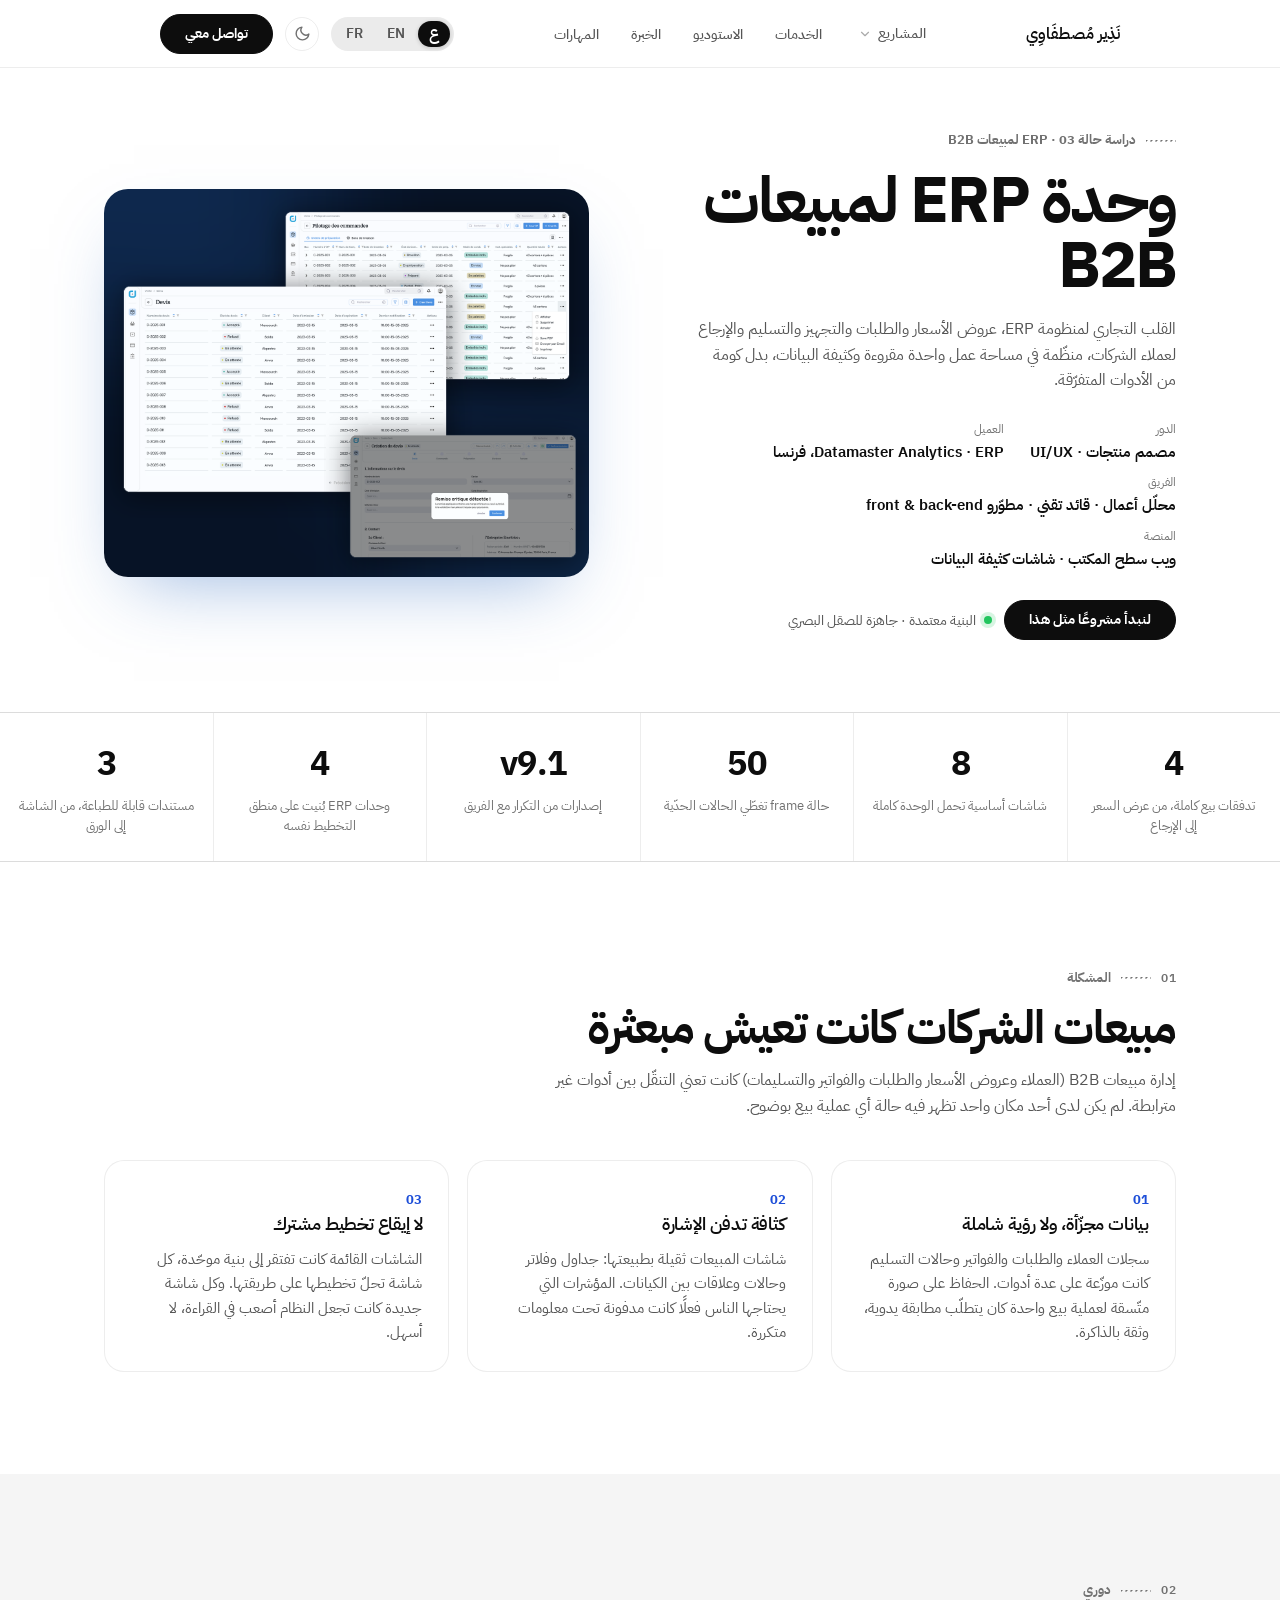
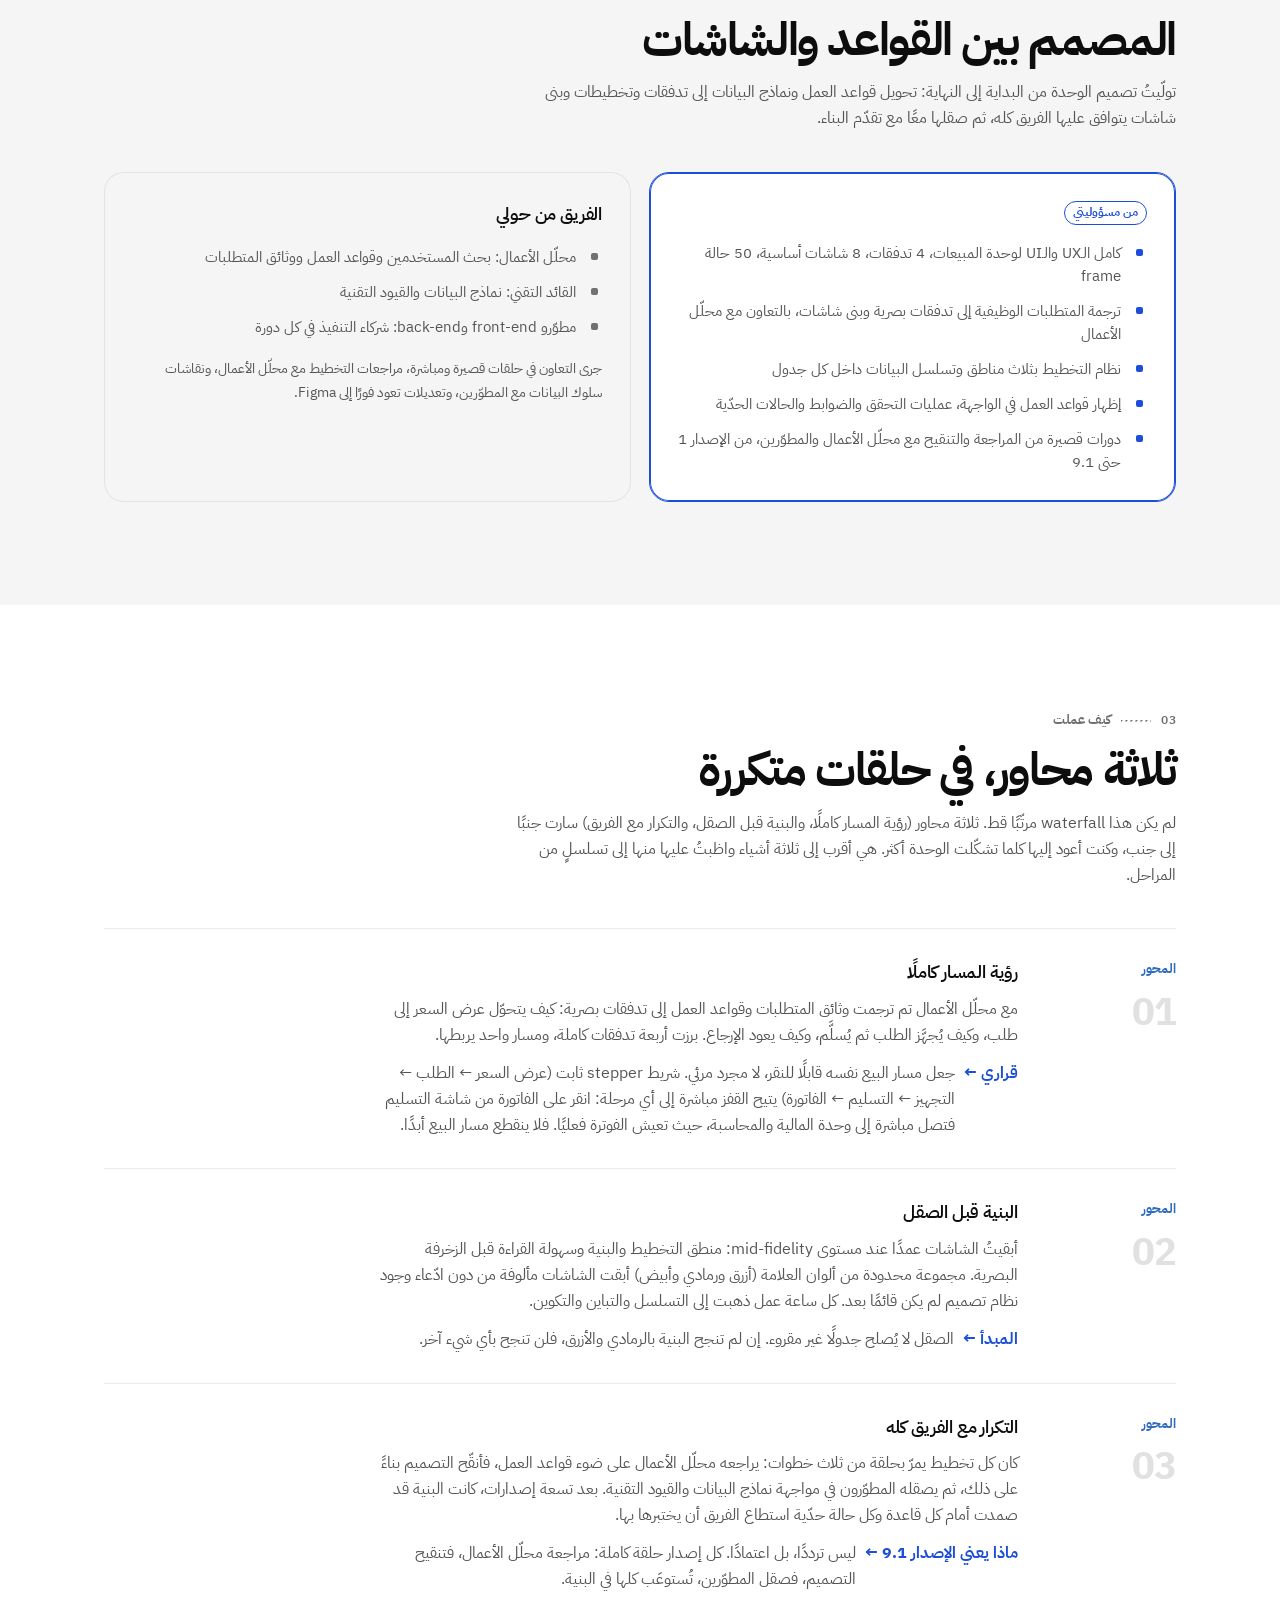
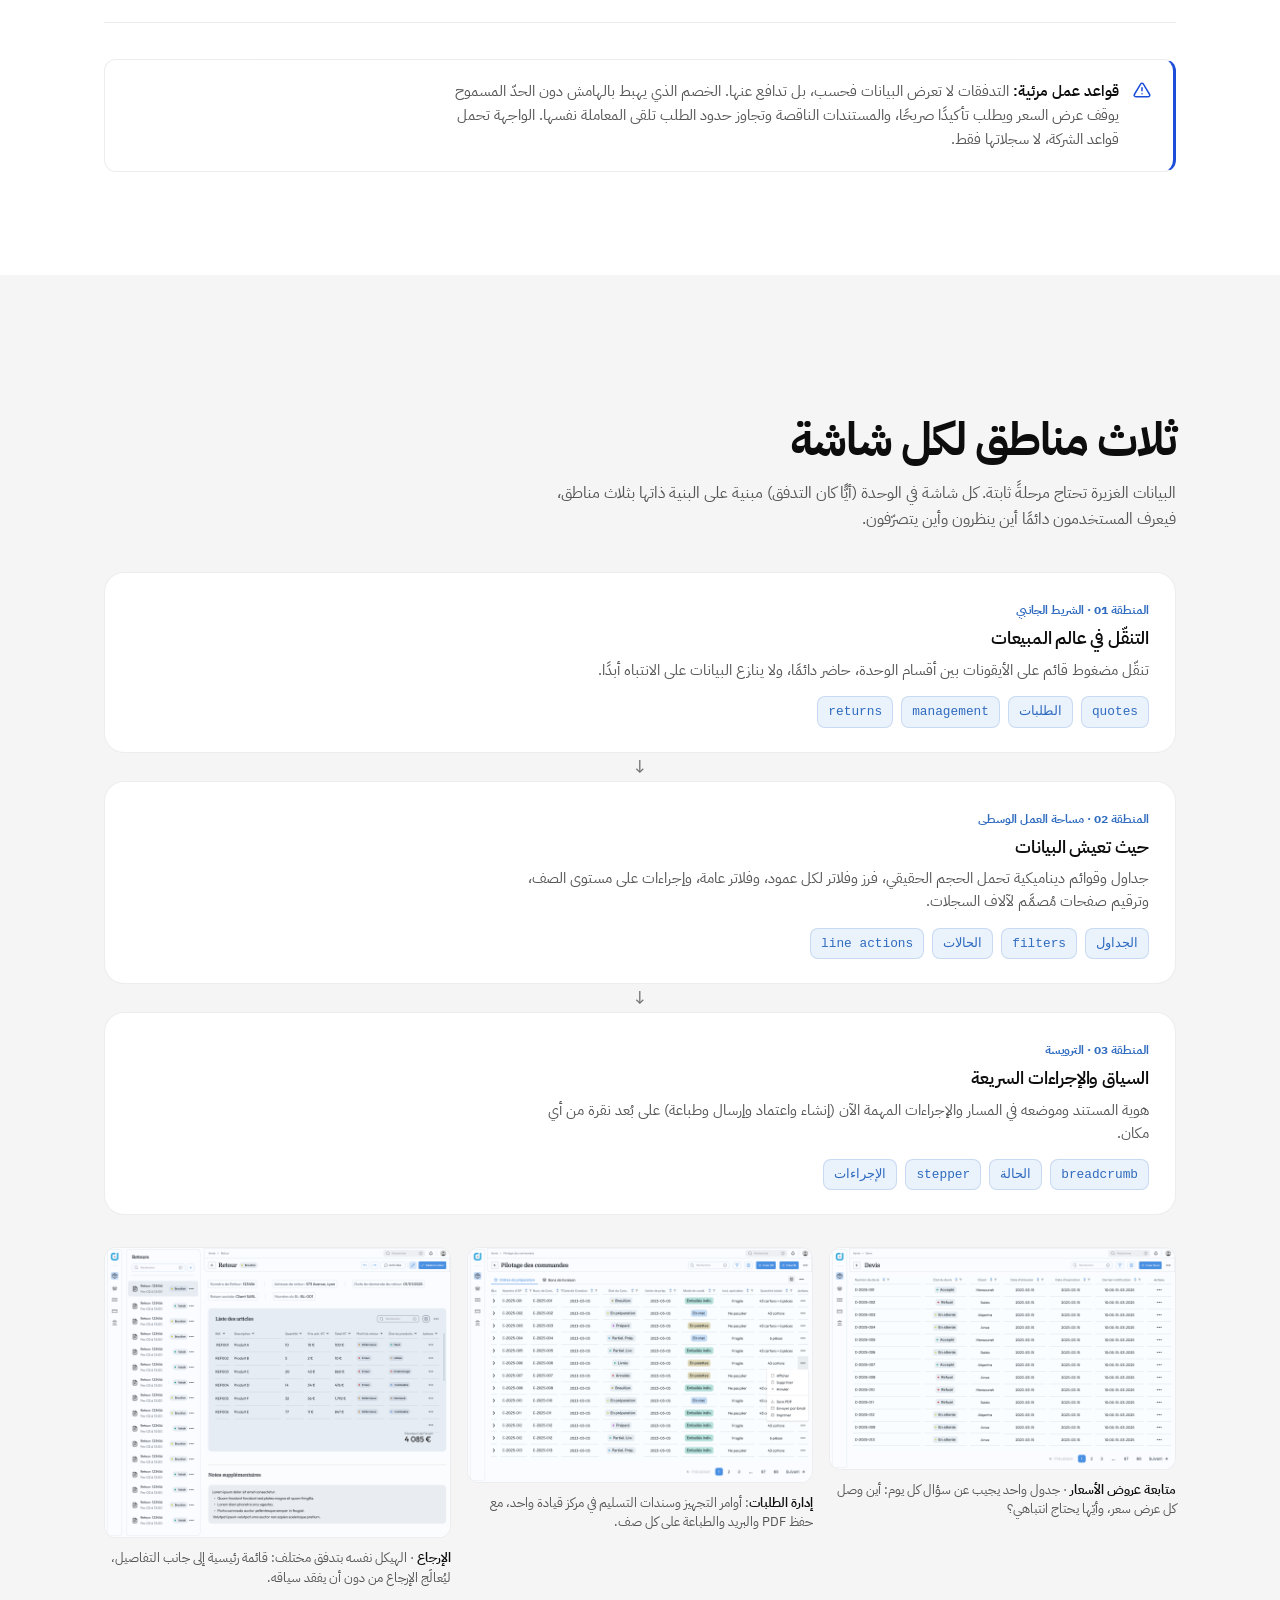
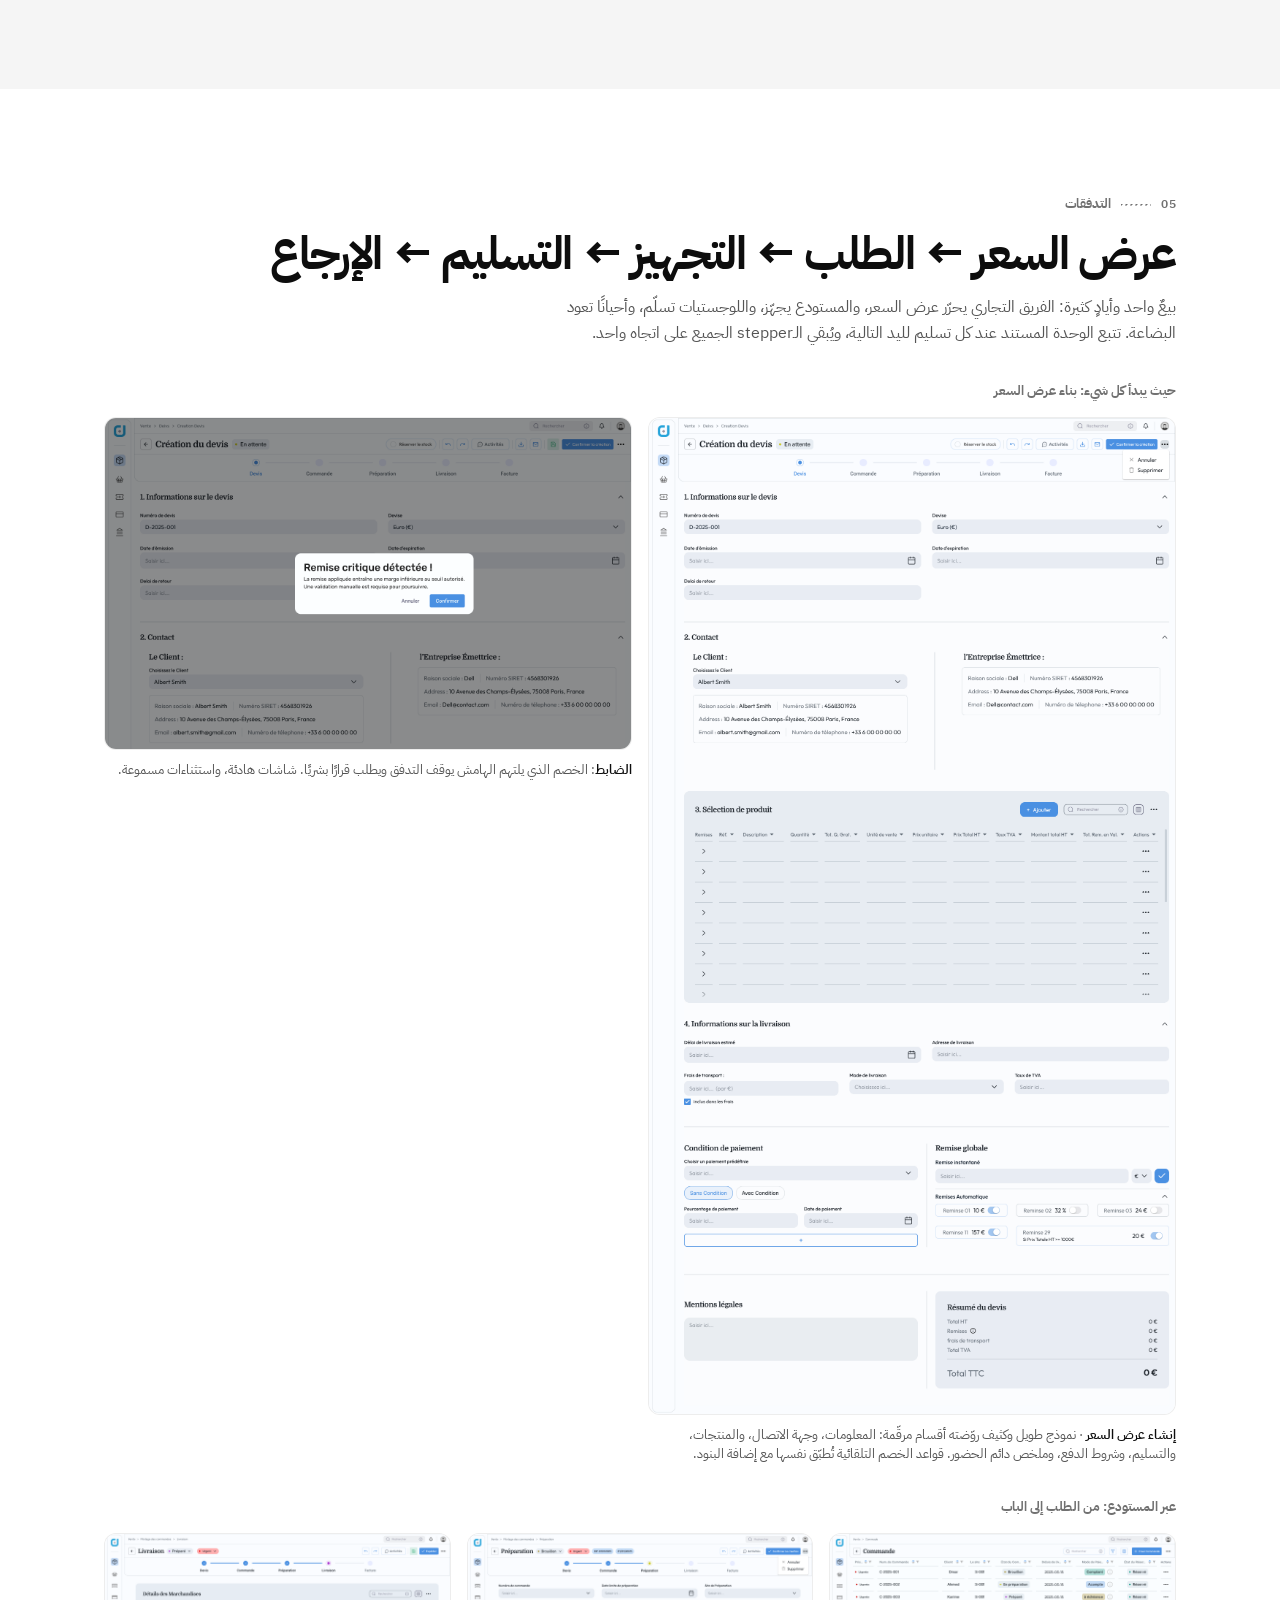
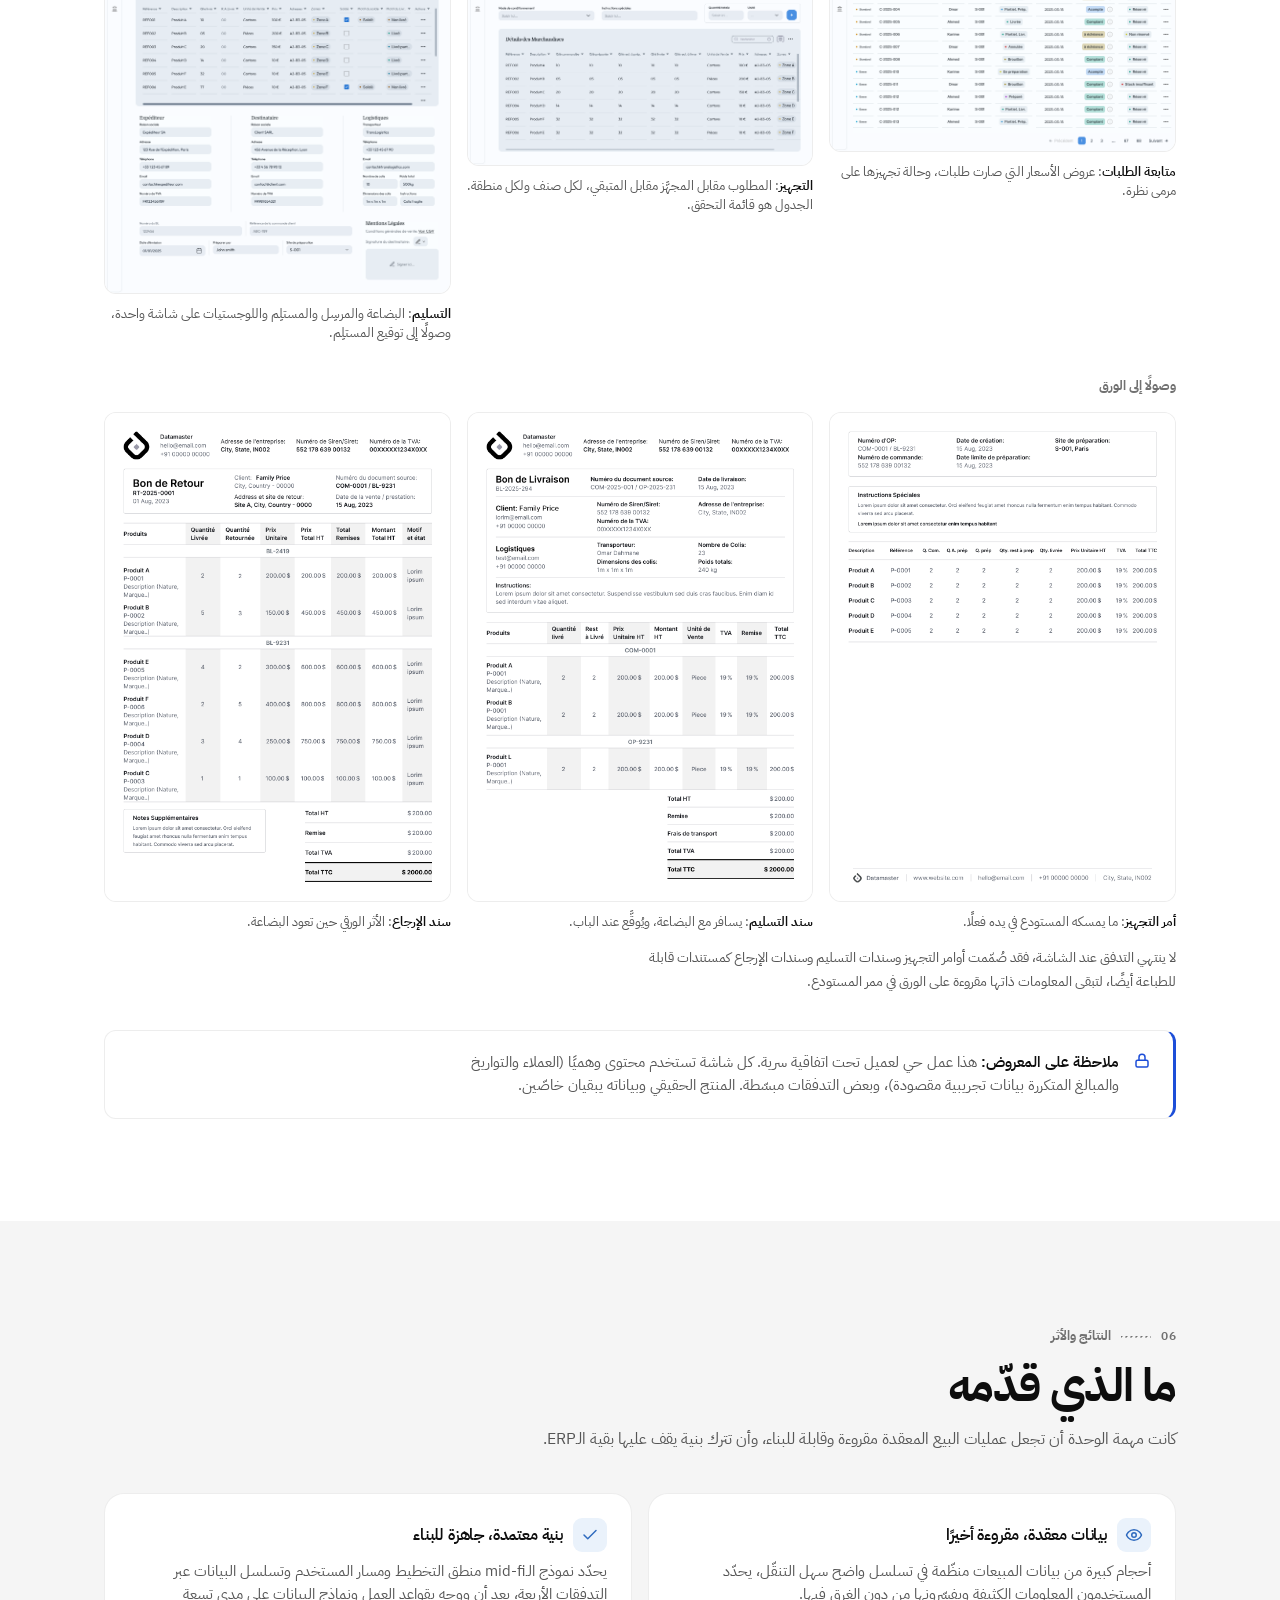
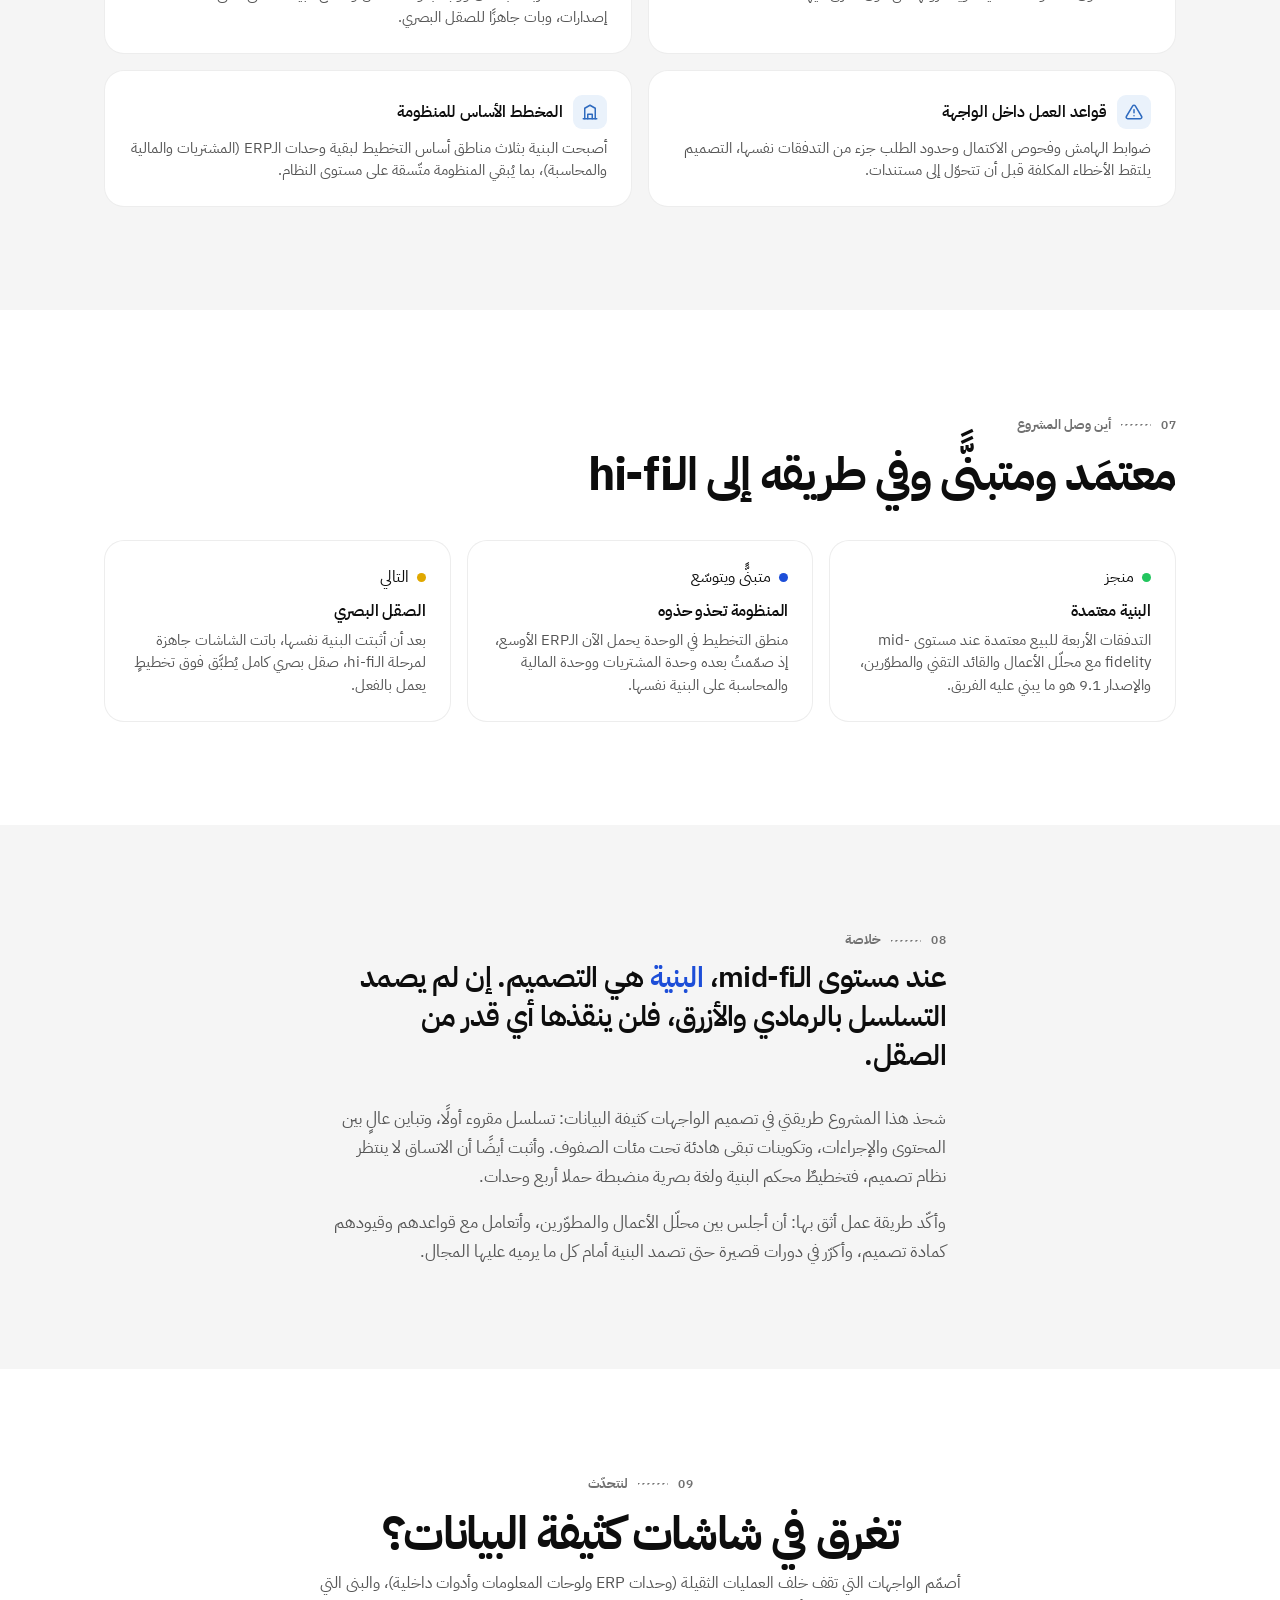
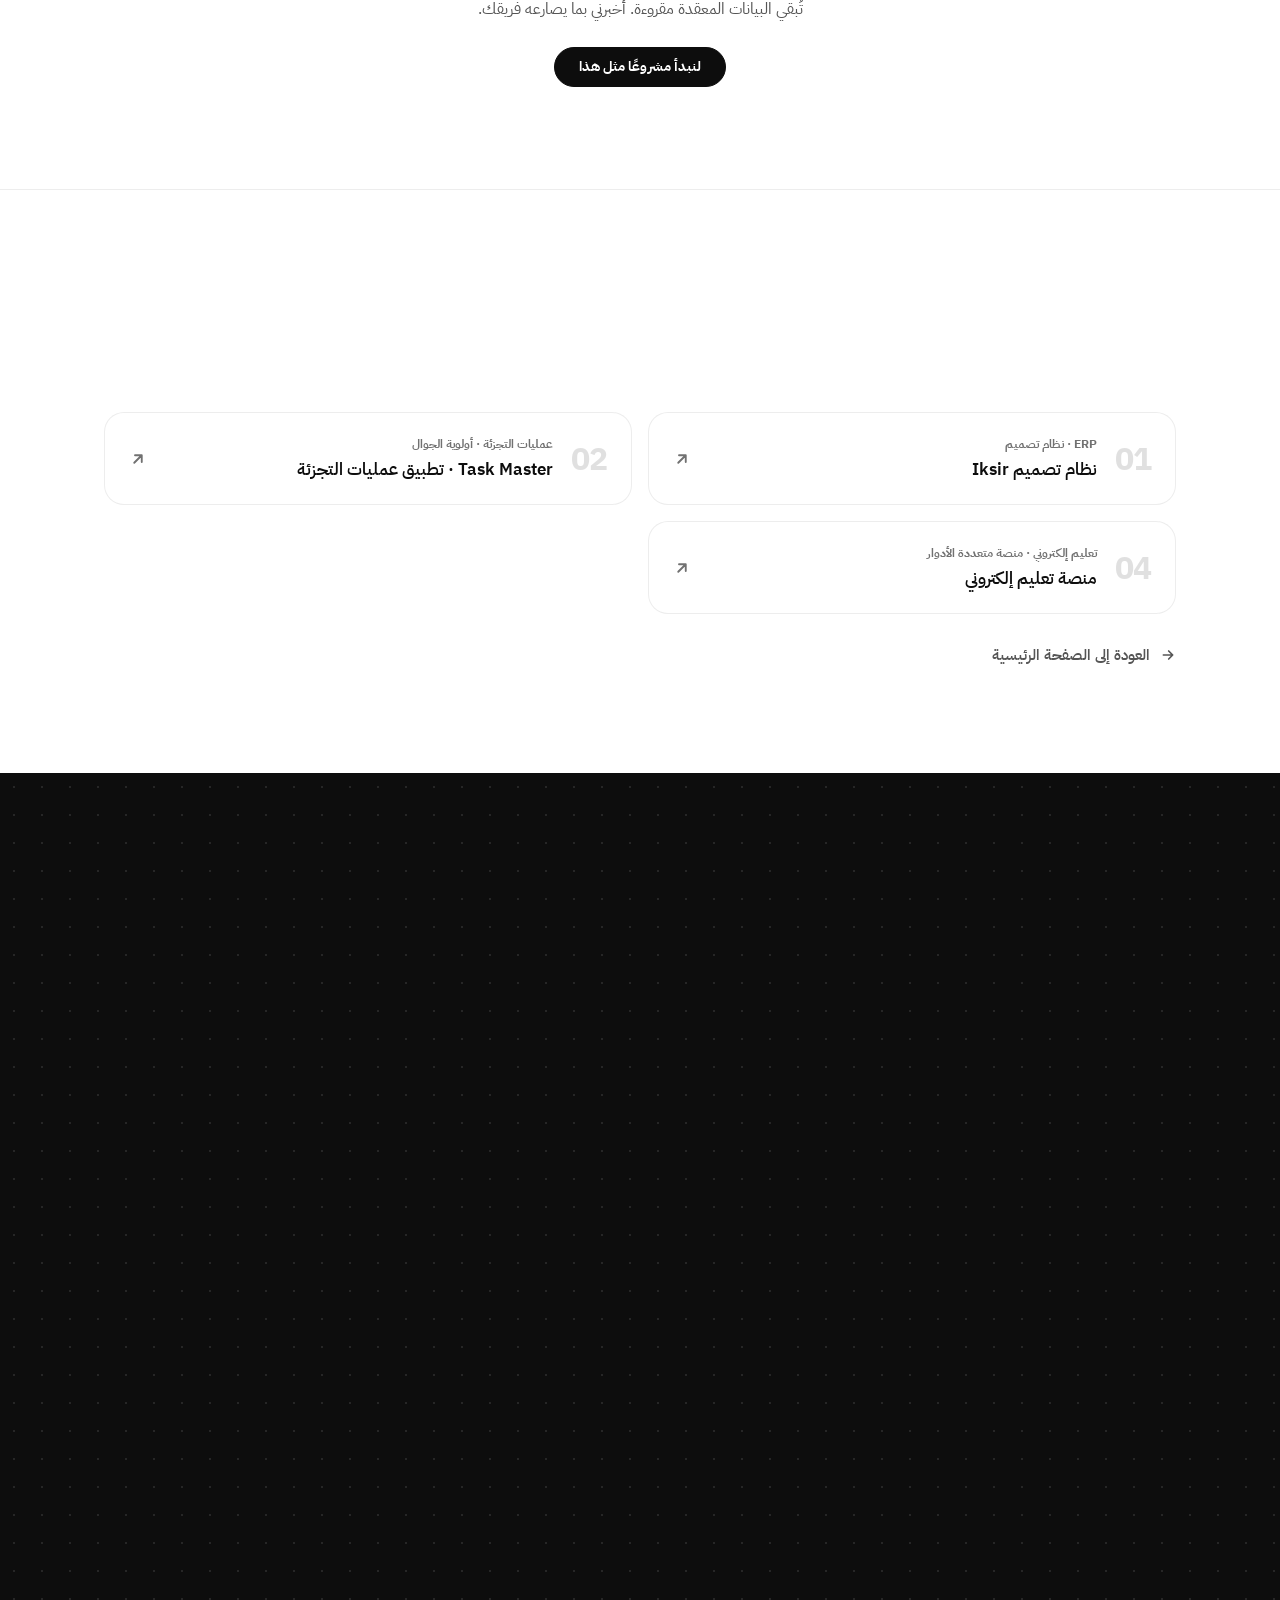
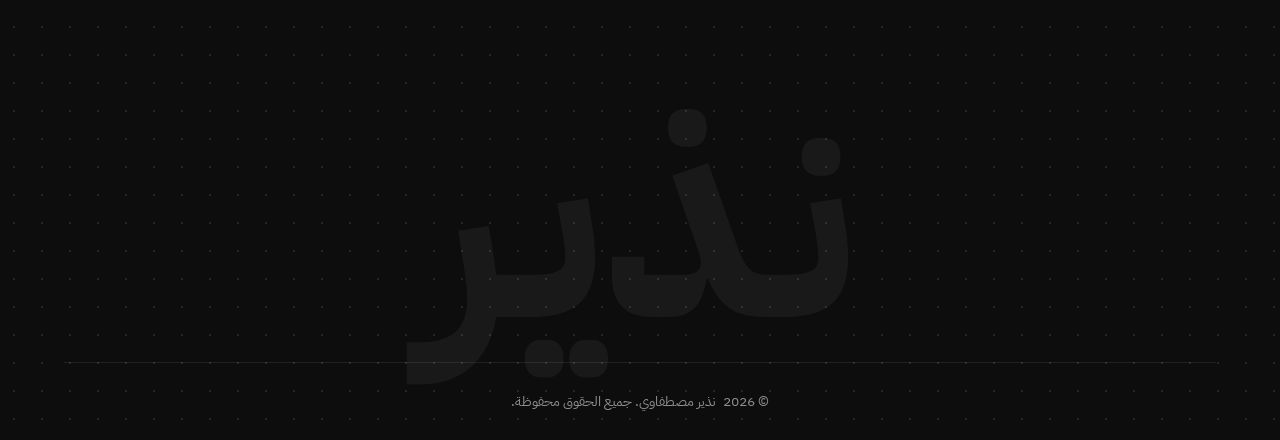
==== commit 9ddc6237: "Fix Datamaster partnership framing across site and case studies The Datamaster Analytics relationshi" ====
--- a/case-studies/b2b-sales-erp.html
+++ b/case-studies/b2b-sales-erp.html
@@ -189,7 +189,7 @@
 
           <div class="cs-hero-meta">
             <div class="cs-meta-item"><span class="cs-meta-k" data-i18n="cs3.hero.role_k">Role</span><span class="cs-meta-v" data-i18n="cs3.hero.role_v">Product Designer · UI/UX</span></div>
-            <div class="cs-meta-item"><span class="cs-meta-k" data-i18n="cs3.hero.client_k">Employer</span><span class="cs-meta-v" data-i18n="cs3.hero.client_v">Datamaster Analytics · ERP, France</span></div>
+            <div class="cs-meta-item"><span class="cs-meta-k" data-i18n="cs3.hero.client_k">Client</span><span class="cs-meta-v" data-i18n="cs3.hero.client_v">Datamaster Analytics · ERP, France</span></div>
             <div class="cs-meta-item"><span class="cs-meta-k" data-i18n="cs3.hero.team_k">Team</span><span class="cs-meta-v" data-i18n="cs3.hero.team_v">BA · tech lead · front &amp; back-end devs</span></div>
             <div class="cs-meta-item"><span class="cs-meta-k" data-i18n="cs3.hero.platform_k">Platform</span><span class="cs-meta-v" data-i18n="cs3.hero.platform_v">Desktop web · data-dense screens</span></div>
           </div>
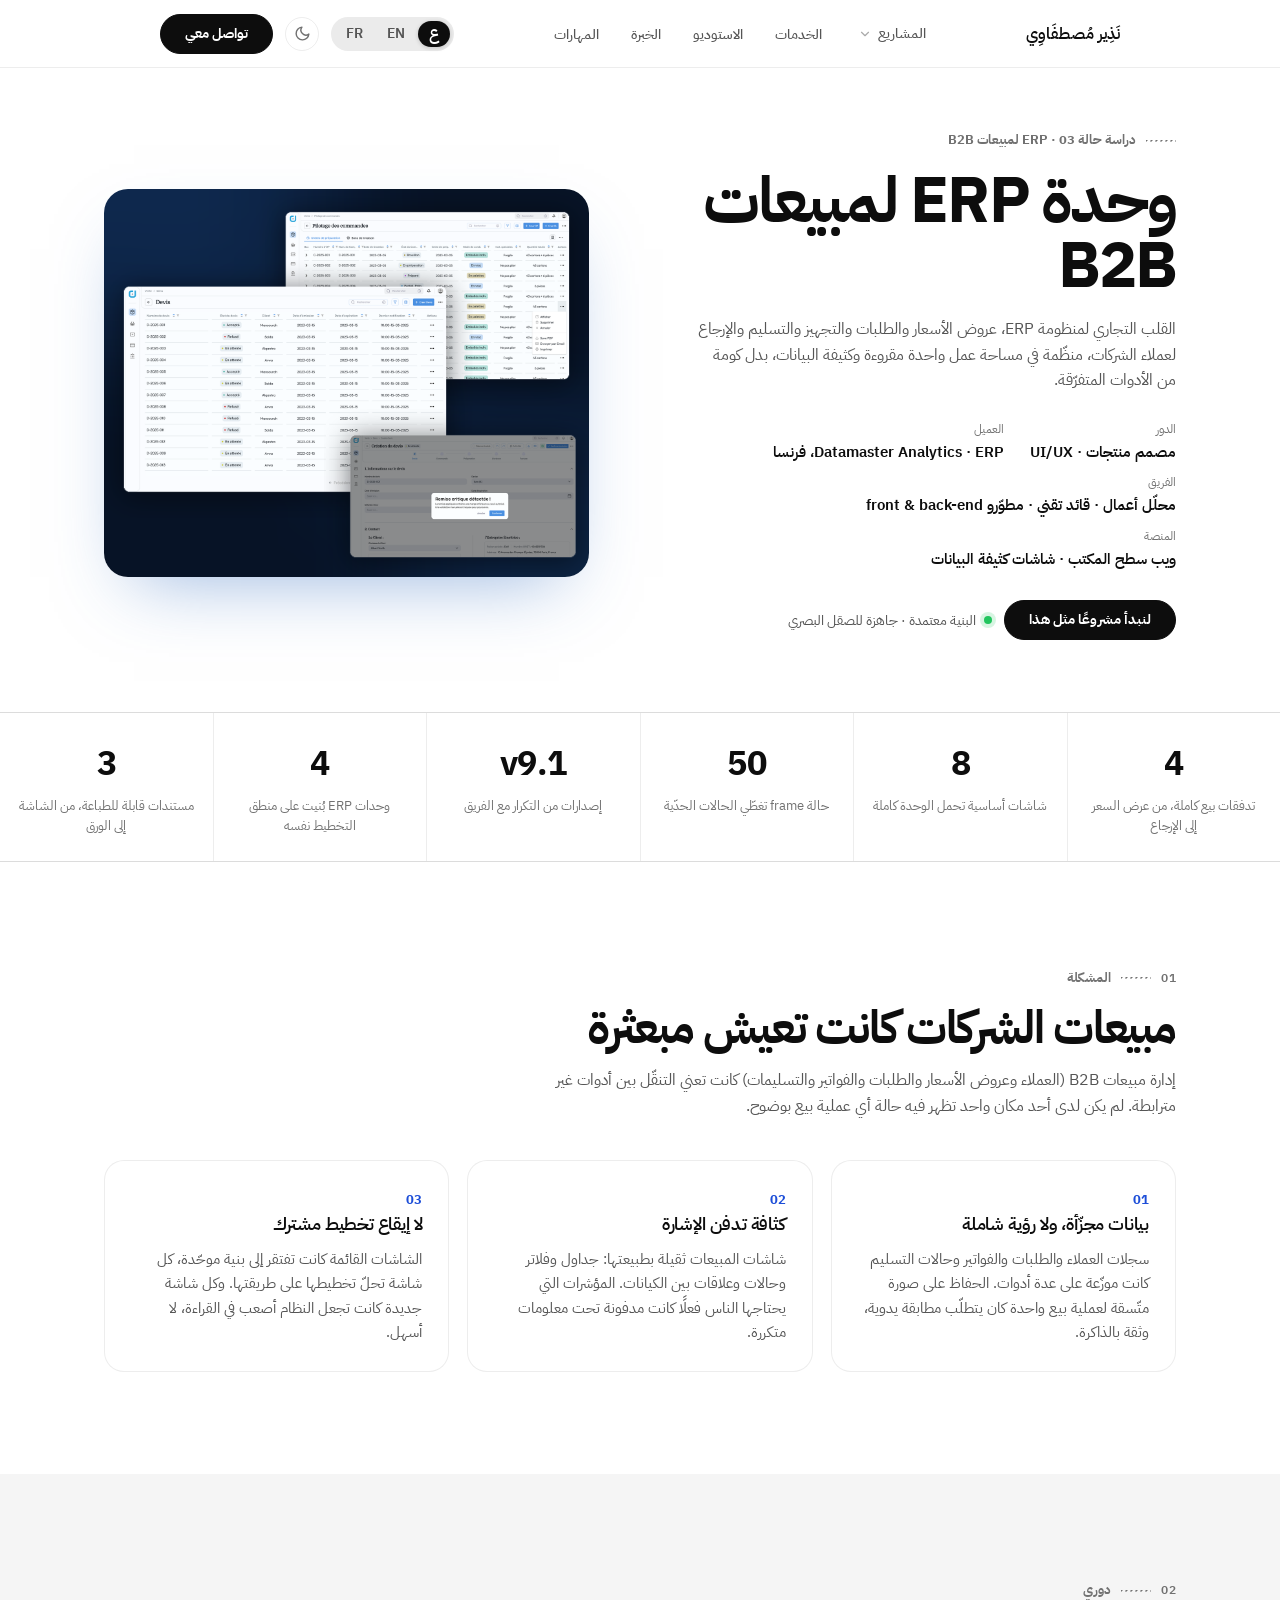
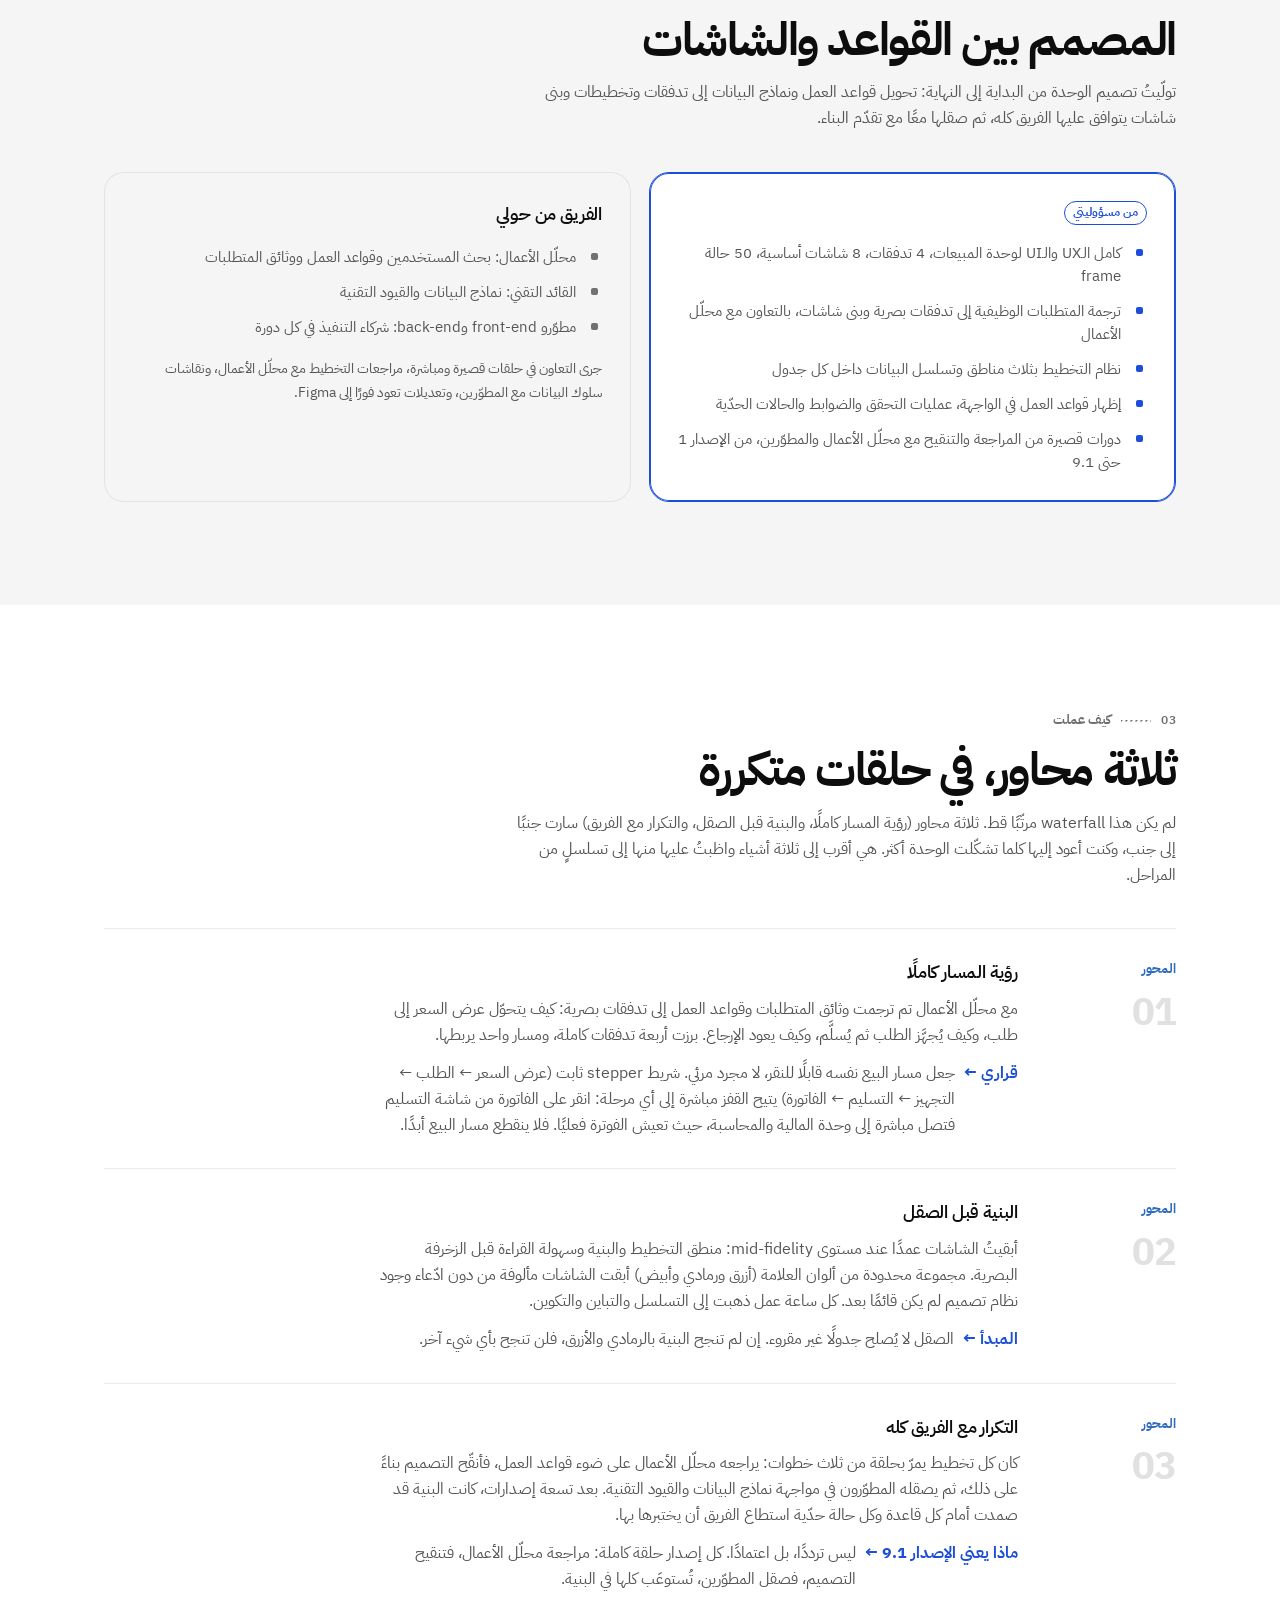
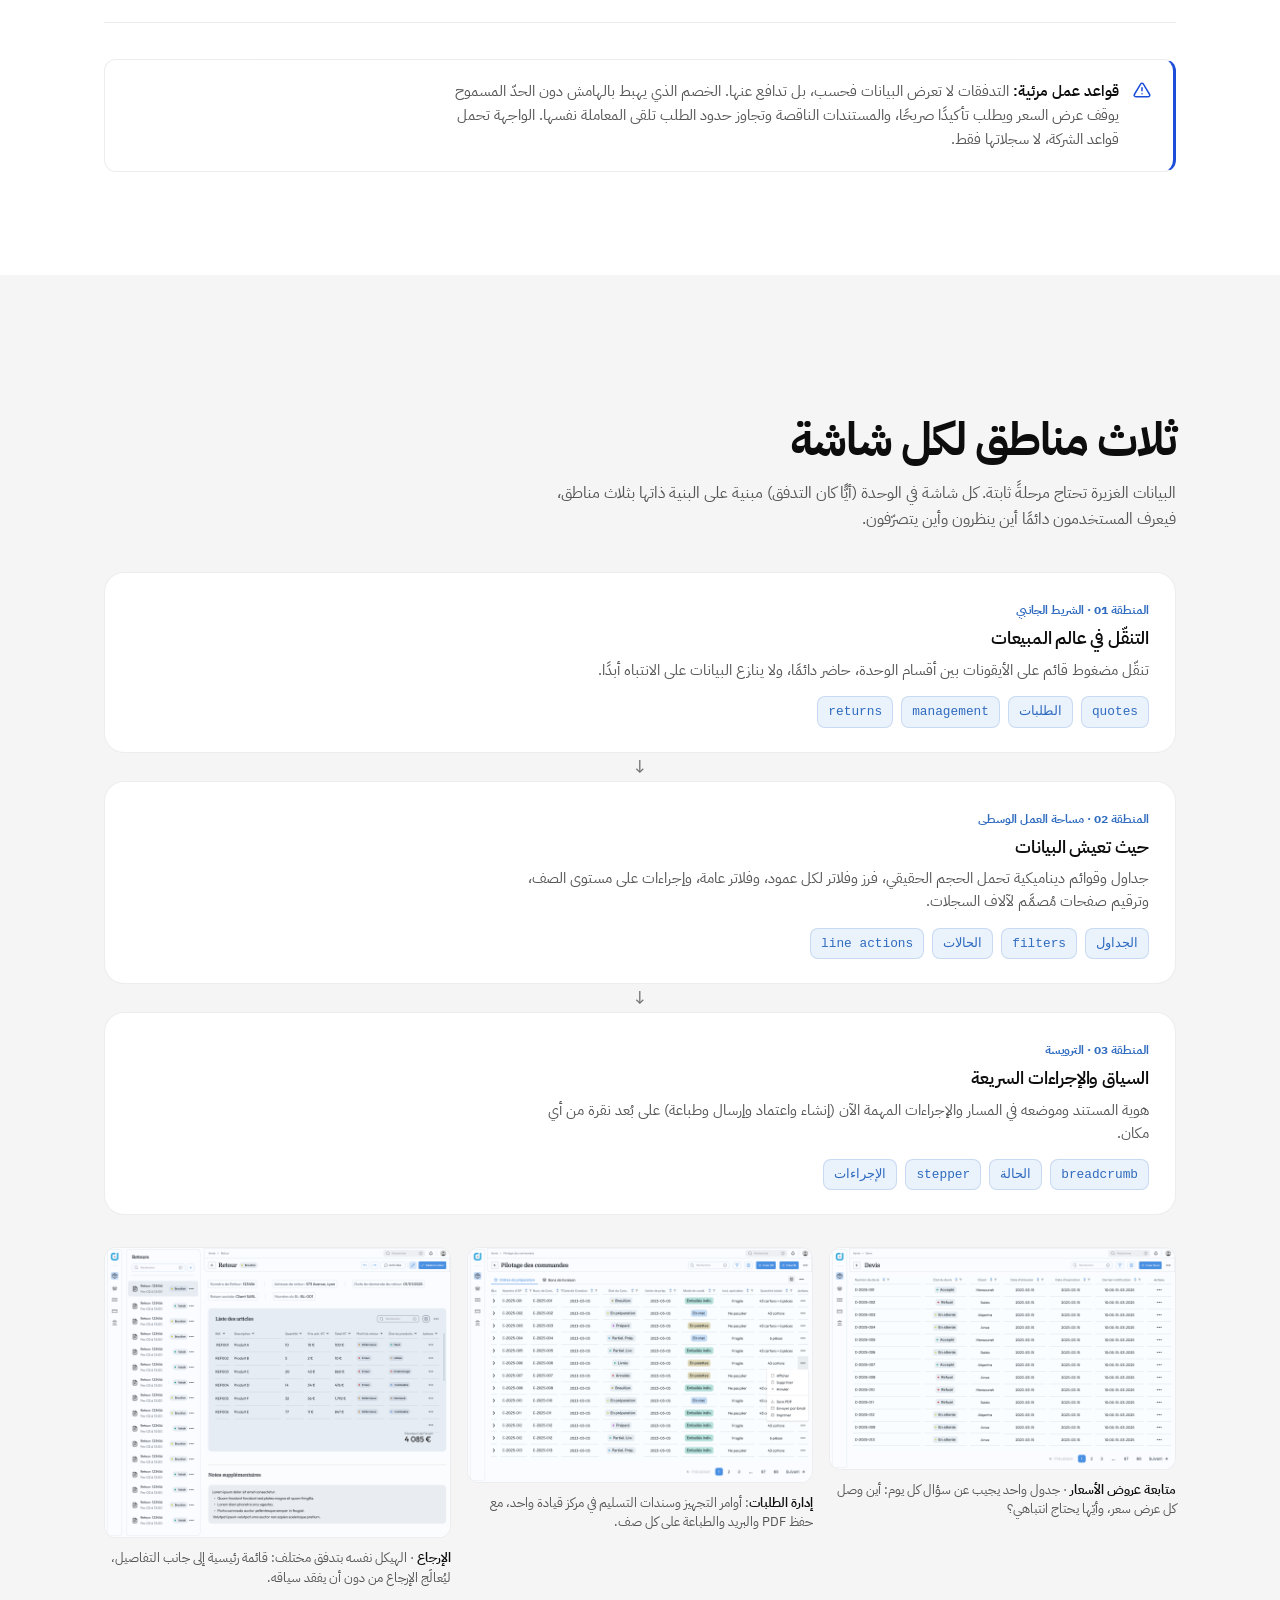
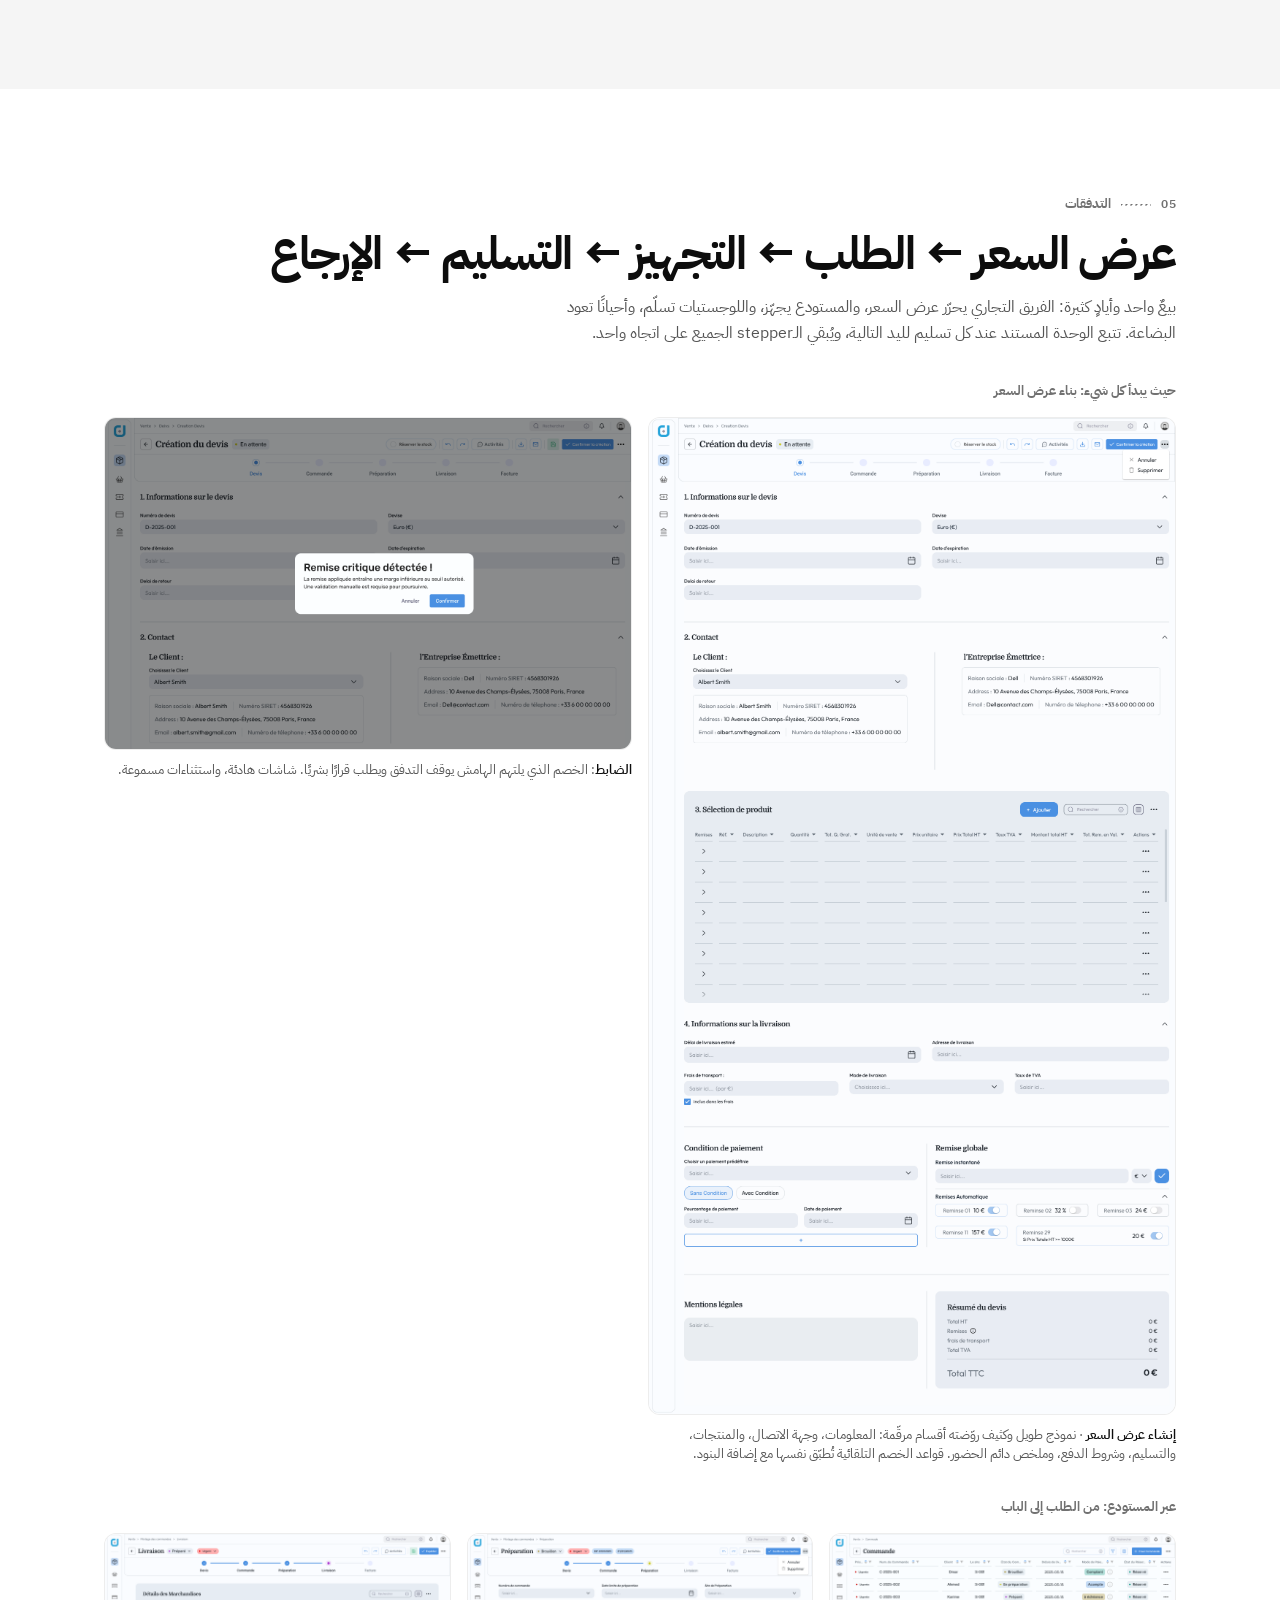
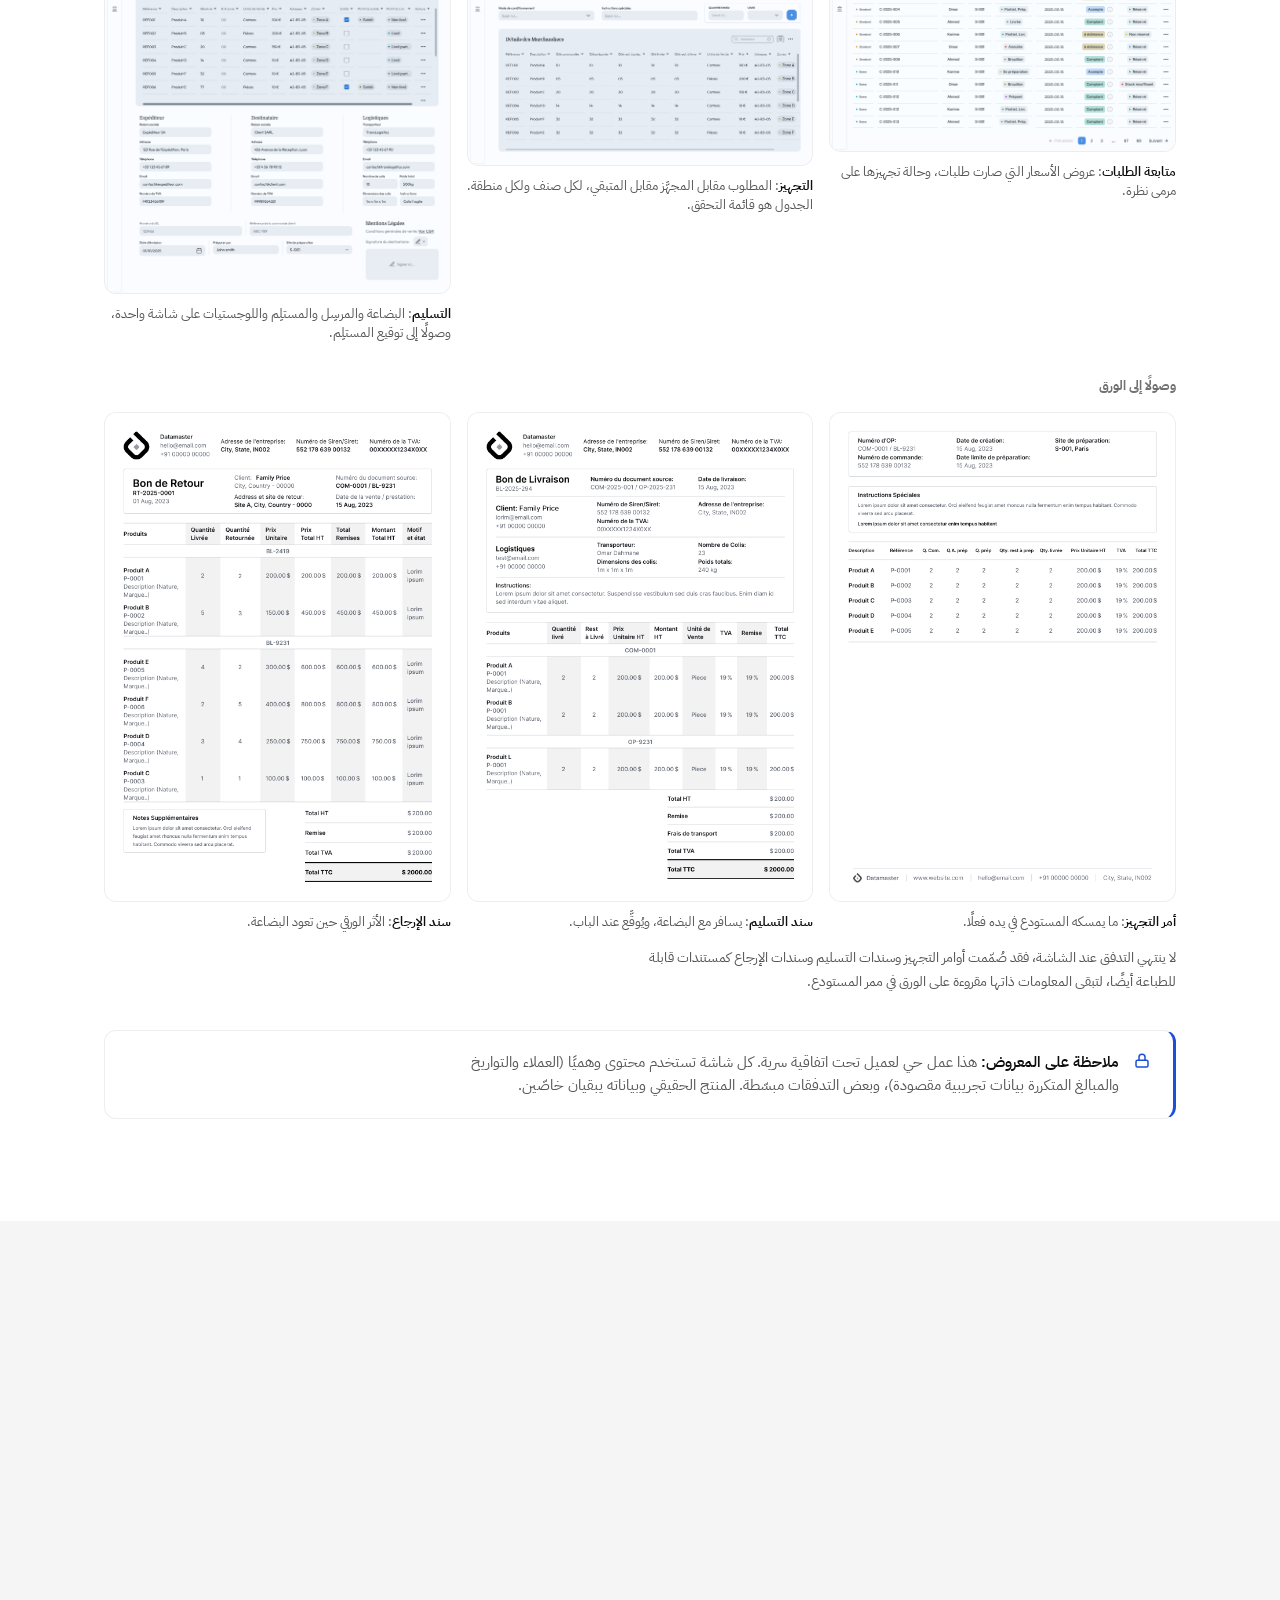
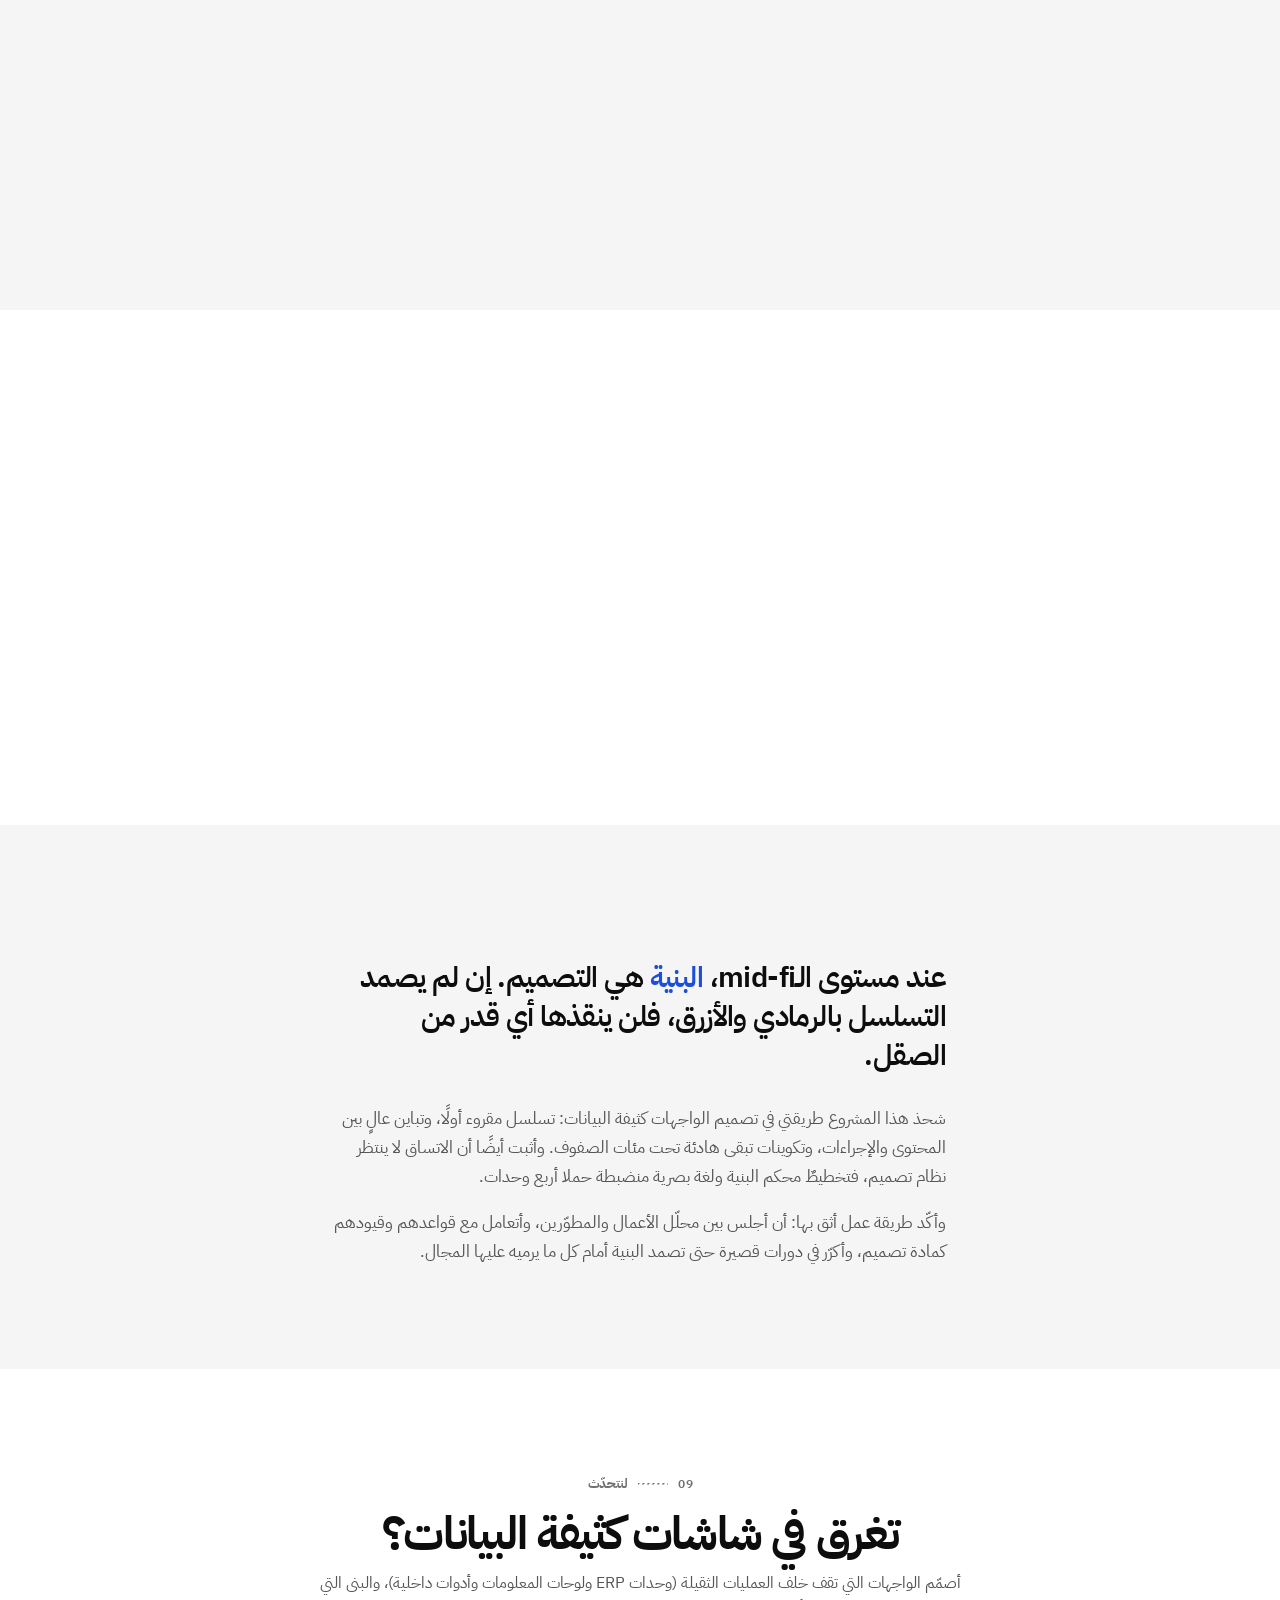
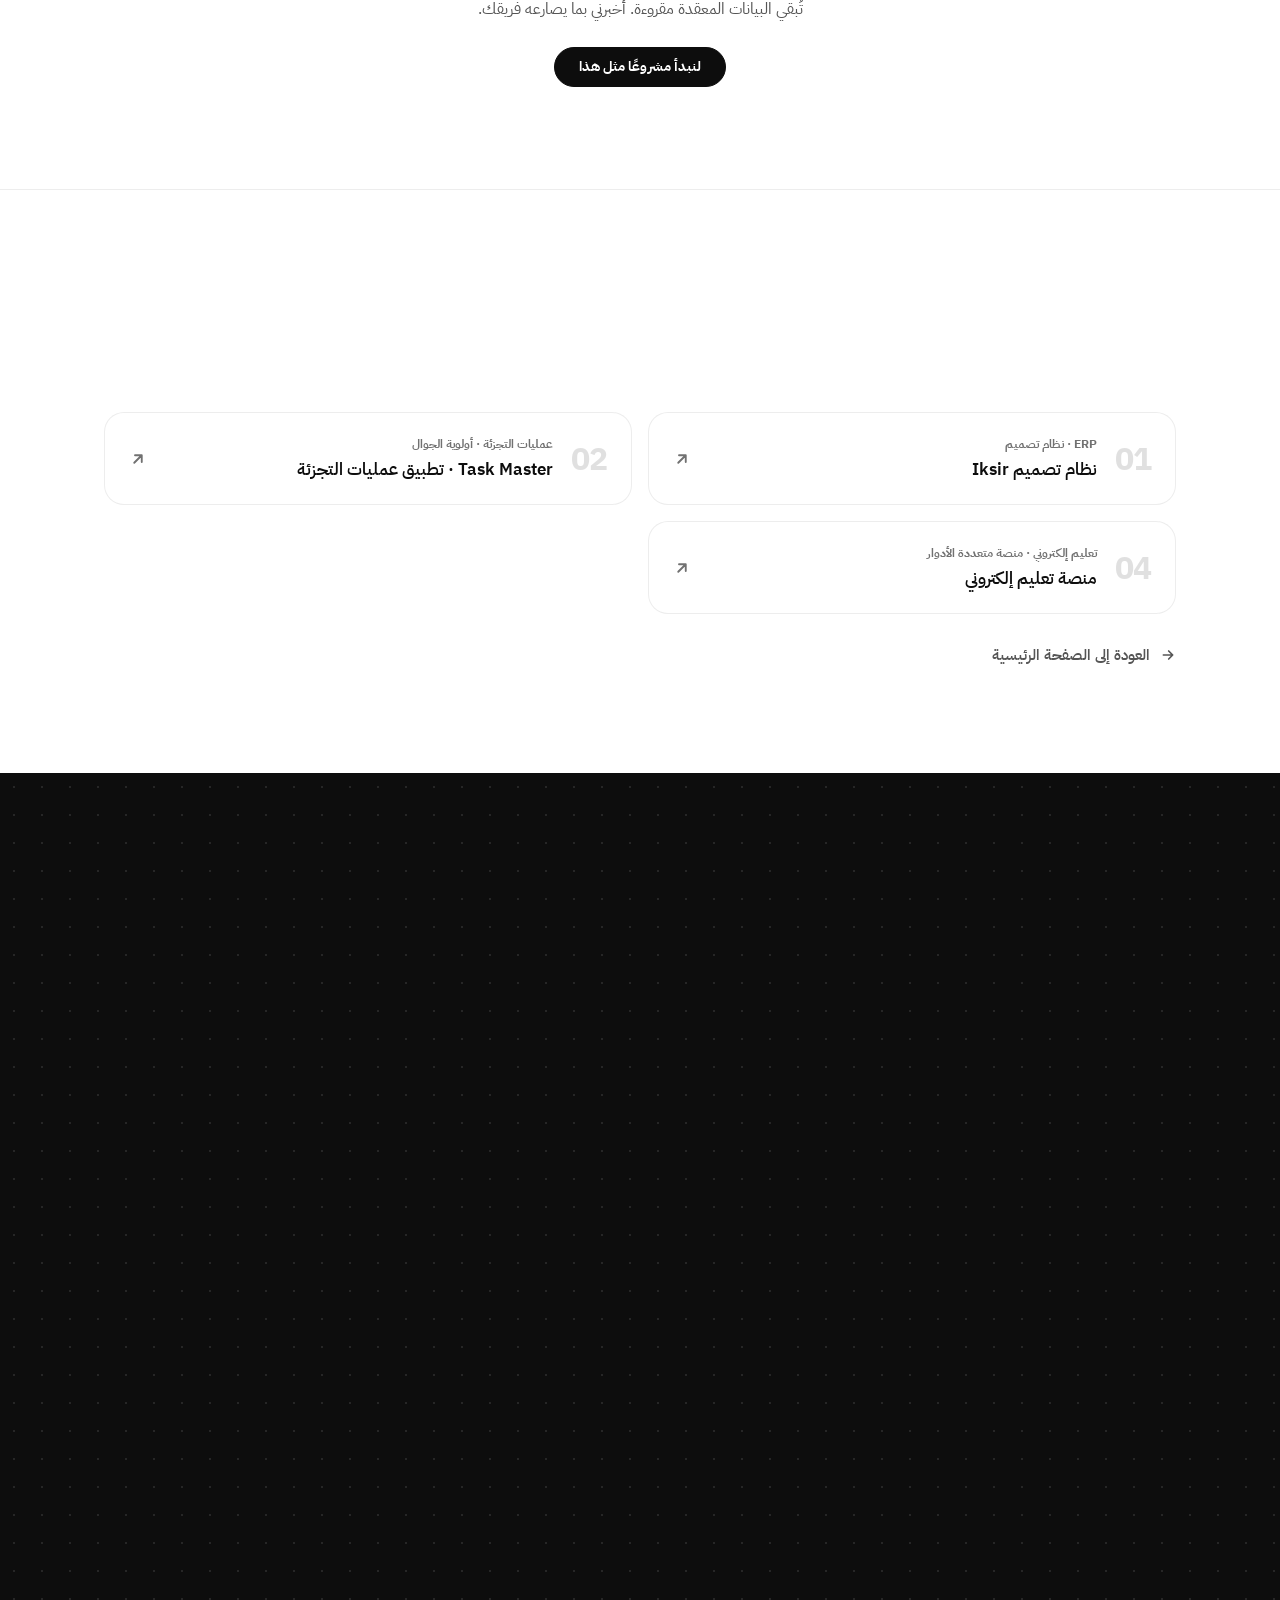
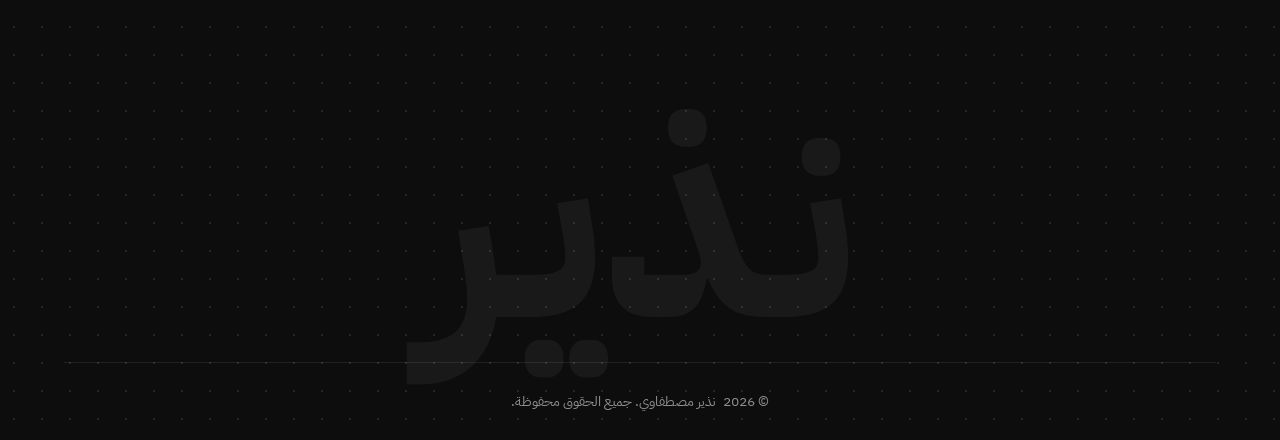
==== commit 11de4dc2: "Replace CV with updated version - Replaced the CV PDF in assets/ with the latest version - Updated t" ====
--- a/case-studies/b2b-sales-erp.html
+++ b/case-studies/b2b-sales-erp.html
@@ -593,7 +593,7 @@
                 <button type="button" class="cs-ptype-chip" data-value="Product Audit" data-i18n="cs.form.pt_audit">Product Audit</button>
                 <button type="button" class="cs-ptype-chip" data-value="Product Design" data-i18n="cs.form.pt_design">Product Design</button>
                 <button type="button" class="cs-ptype-chip" data-value="Design System" data-i18n="cs.form.pt_system">Design System</button>
-                <button type="button" class="cs-ptype-chip" data-value="Design Partner" data-i18n="cs.form.pt_dpartner">Design Partner</button>
+                <button type="button" class="cs-ptype-chip" data-value="Product Design Partner" data-i18n="cs.form.pt_dpartner">Product Design Partner</button>
                 <button type="button" class="cs-ptype-chip" data-value="More than one of these" data-i18n="cs.form.pt_multi">More than one of these</button>
                 <button type="button" class="cs-ptype-chip" data-value="Something else" data-i18n="cs.form.pt_other">Something else</button>
               </div>
@@ -703,7 +703,7 @@
   </button>
 
   <!-- CV preview modal -->
-  <div class="cv-modal" id="cvModal" data-cv-pdf="../assets/Nadir%20Mostefaoui%20-%20Product%20Designer%20-%20CV.pdf" data-cv-drive="https://drive.google.com/file/d/1U2jmaaceavVWaVr5vVojBSYqAiZxb5sT/view?usp=sharing" hidden>
+  <div class="cv-modal" id="cvModal" data-cv-pdf="../assets/Nadir%20Mostefaoui%20-%20Product%20Designer%20-%20CV.pdf" data-cv-drive="https://drive.google.com/file/d/1im9QUTOQlb7RFq1Uaruld8IK3woighQu/view?usp=sharing" hidden>
     <div class="cv-modal__backdrop" data-cv-close></div>
     <div class="cv-modal__dialog" role="dialog" aria-modal="true" aria-labelledby="cvModalTitle">
       <div class="cv-modal__head">
@@ -723,7 +723,7 @@
           <svg width="16" height="16" viewBox="0 0 24 24" fill="none" stroke="currentColor" stroke-width="2" stroke-linecap="round" stroke-linejoin="round" aria-hidden="true"><path d="M21 15v4a2 2 0 0 1-2 2H5a2 2 0 0 1-2-2v-4"/><path d="M7 10l5 5 5-5"/><path d="M12 15V3"/></svg>
           <span data-i18n="footer.cv_download">Download PDF</span>
         </a>
-        <a class="btn btn-ghost-fill" href="https://drive.google.com/file/d/1U2jmaaceavVWaVr5vVojBSYqAiZxb5sT/view?usp=sharing" target="_blank" rel="noopener noreferrer">
+        <a class="btn btn-ghost-fill" href="https://drive.google.com/file/d/1im9QUTOQlb7RFq1Uaruld8IK3woighQu/view?usp=sharing" target="_blank" rel="noopener noreferrer">
           <span data-i18n="footer.cv_open">Open in new tab</span>
           <svg class="btn-arrow" width="14" height="14" viewBox="0 0 24 24" fill="none" stroke="currentColor" stroke-width="2.5" stroke-linecap="round" stroke-linejoin="round" aria-hidden="true"><path d="M5 12h14M13 6l6 6-6 6"/></svg>
         </a>
--- a/css/style.css
+++ b/css/style.css
@@ -2990,7 +2990,10 @@
   display: flex;
   flex-direction: column;
   padding: clamp(22px, 2.4vw, 30px);
-  background-color: var(--surface-light-card);
+  /* Same gray fill as .work-panels, .skill-card and the Experience
+     accordion — one card color across the page (bg-secondary auto-
+     resolves per theme, so dark mode is unaffected). */
+  background-color: var(--bg-secondary);
   border: 1px solid var(--border-default);
   border-radius: 20px;
   transition: transform 0.25s cubic-bezier(0.22, 1, 0.36, 1),
@@ -3086,26 +3089,16 @@
   opacity: 0.55;
 }
 
-/* The honest exclusion on 01, the scope boundary on 02, the proof
-   artifact on 03. Same slot, deliberately quieter than the bullets. */
-.svc-note {
-  margin: 0;
-  margin-block-start: auto;
-  padding-block-start: 14px;
-  border-block-start: 1px solid var(--border-default);
-  font-size: 12.5px;
-  line-height: 1.6;
-  color: var(--text-tertiary);
-}
-
 /* auto margin pins the foot and link to the bottom, so the three links
-   align on one baseline whatever the copy above does. */
+   align on one baseline whatever the copy above does (the notes that
+   used to carry this margin were removed 2026-09-15). */
 .svc-foot {
   display: flex;
   flex-wrap: wrap;
   align-items: baseline;
   justify-content: space-between;
   gap: 4px 14px;
+  margin-block-start: auto;
   padding-block-start: 18px;
 }
 .svc-meta { font-size: 12.5px; color: var(--text-tertiary); }
@@ -3162,7 +3155,9 @@
   padding: clamp(22px, 2.4vw, 30px) clamp(24px, 2.6vw, 34px);
   border: 1px solid var(--border-default);
   border-radius: 20px;
-  background-color: var(--bg-primary);
+  /* Matches .svc-card now: same gray fill as .work-panels, .skill-card
+     and the Experience accordion. */
+  background-color: var(--bg-secondary);
 }
 .svc-partner-text { flex: 1 1 460px; min-inline-size: 0; }
 .svc-partner-label {
@@ -3202,7 +3197,12 @@
   display: grid;
   grid-template-columns: 1.35fr 1fr;
   gap: clamp(20px, 2.5vw, 40px);
-  align-items: start;
+  /* Centered, not top-aligned: the split statement is now just two short
+     paragraphs (the escalation line under it was cut 2026-09), so at
+     align-items: start it sat noticeably shorter than the custom-route
+     card beside it. Centering balances the two against the card's height
+     instead of pinning both to the row's top edge. */
+  align-items: center;
 }
 .svc-split {
   padding-inline-start: clamp(18px, 2vw, 26px);
@@ -3221,13 +3221,6 @@
   line-height: 1.7;
   color: var(--text-secondary);
 }
-.svc-escalation {
-  margin: 0;
-  font-size: 13px;
-  line-height: 1.65;
-  color: var(--text-tertiary);
-}
-
 .svc-custom {
   padding: clamp(22px, 2.4vw, 30px);
   background-color: var(--bg-secondary);
@@ -3251,7 +3244,6 @@
 @media (max-width: 900px) {
   .svc-grid { grid-template-columns: 1fr; }
   .svc-close { grid-template-columns: 1fr; }
-  .svc-note { margin-block-start: 0; }
 }
 
 /* ============================================================
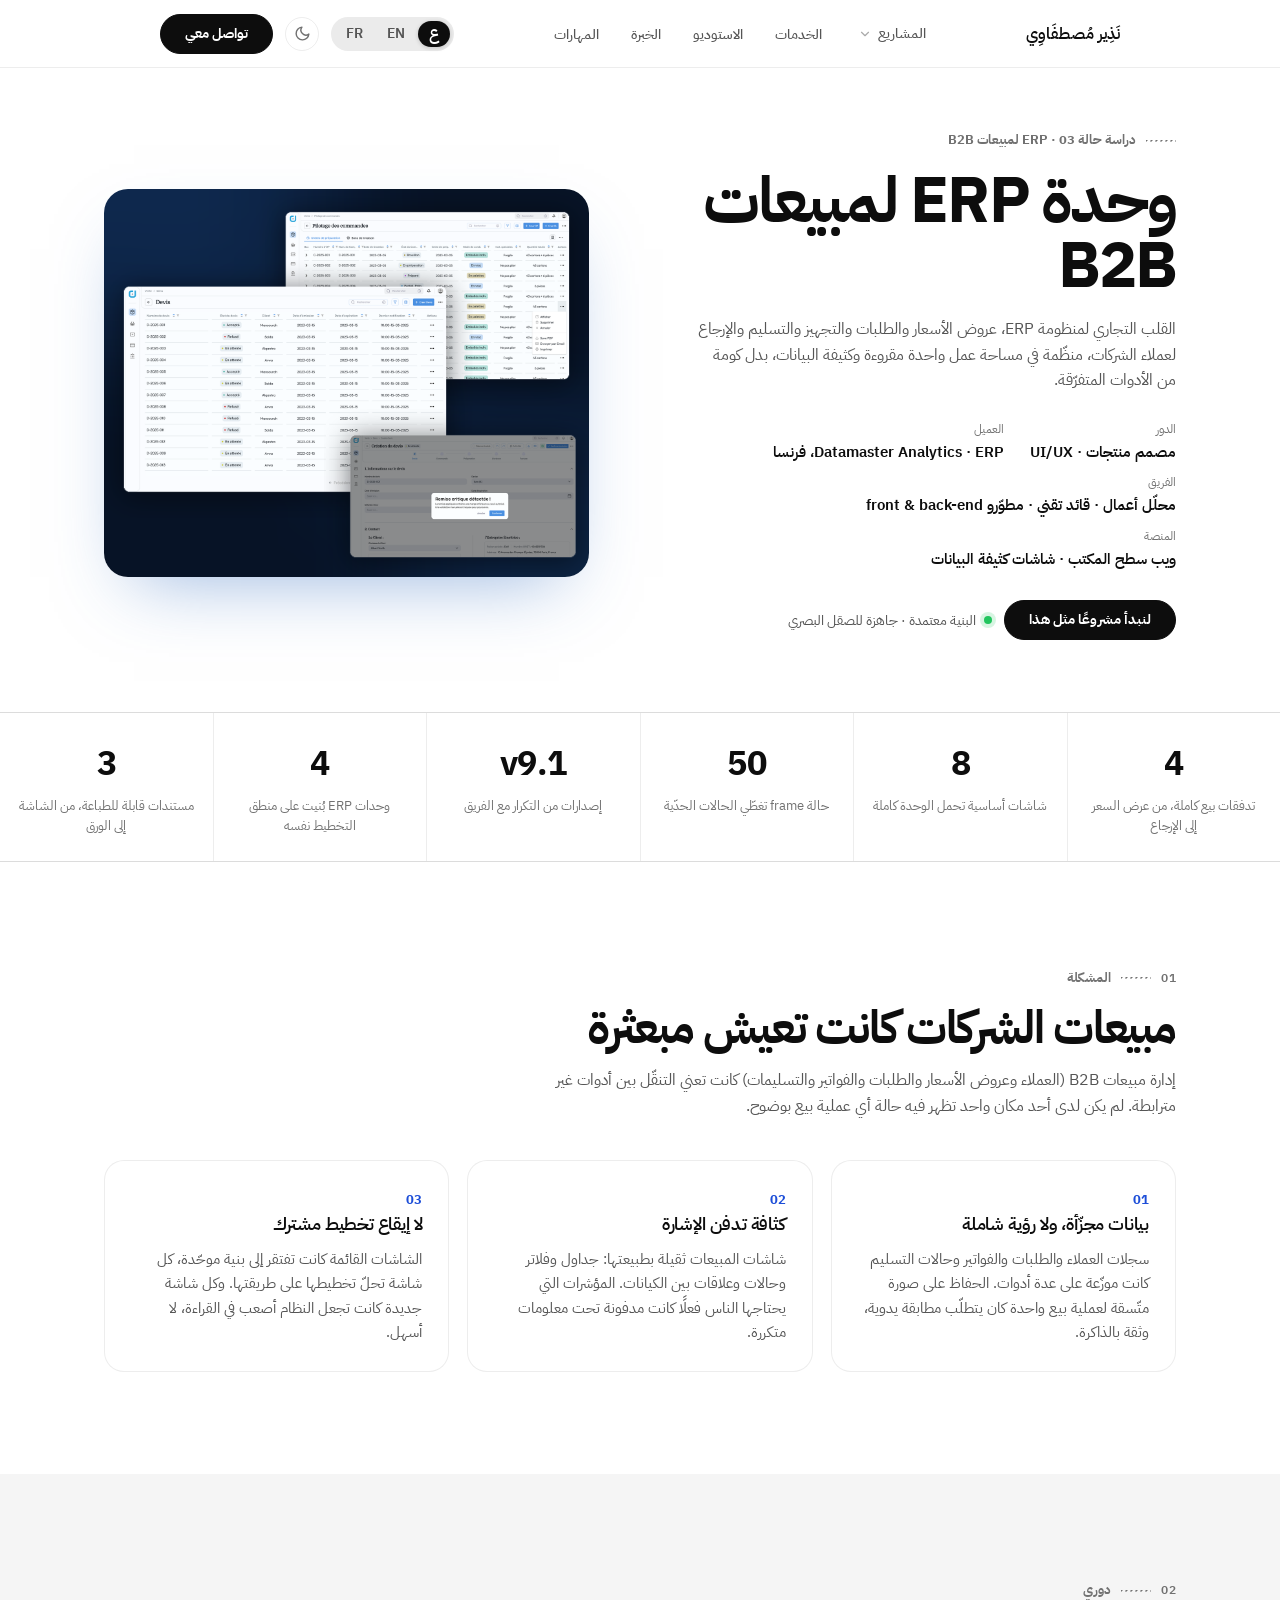
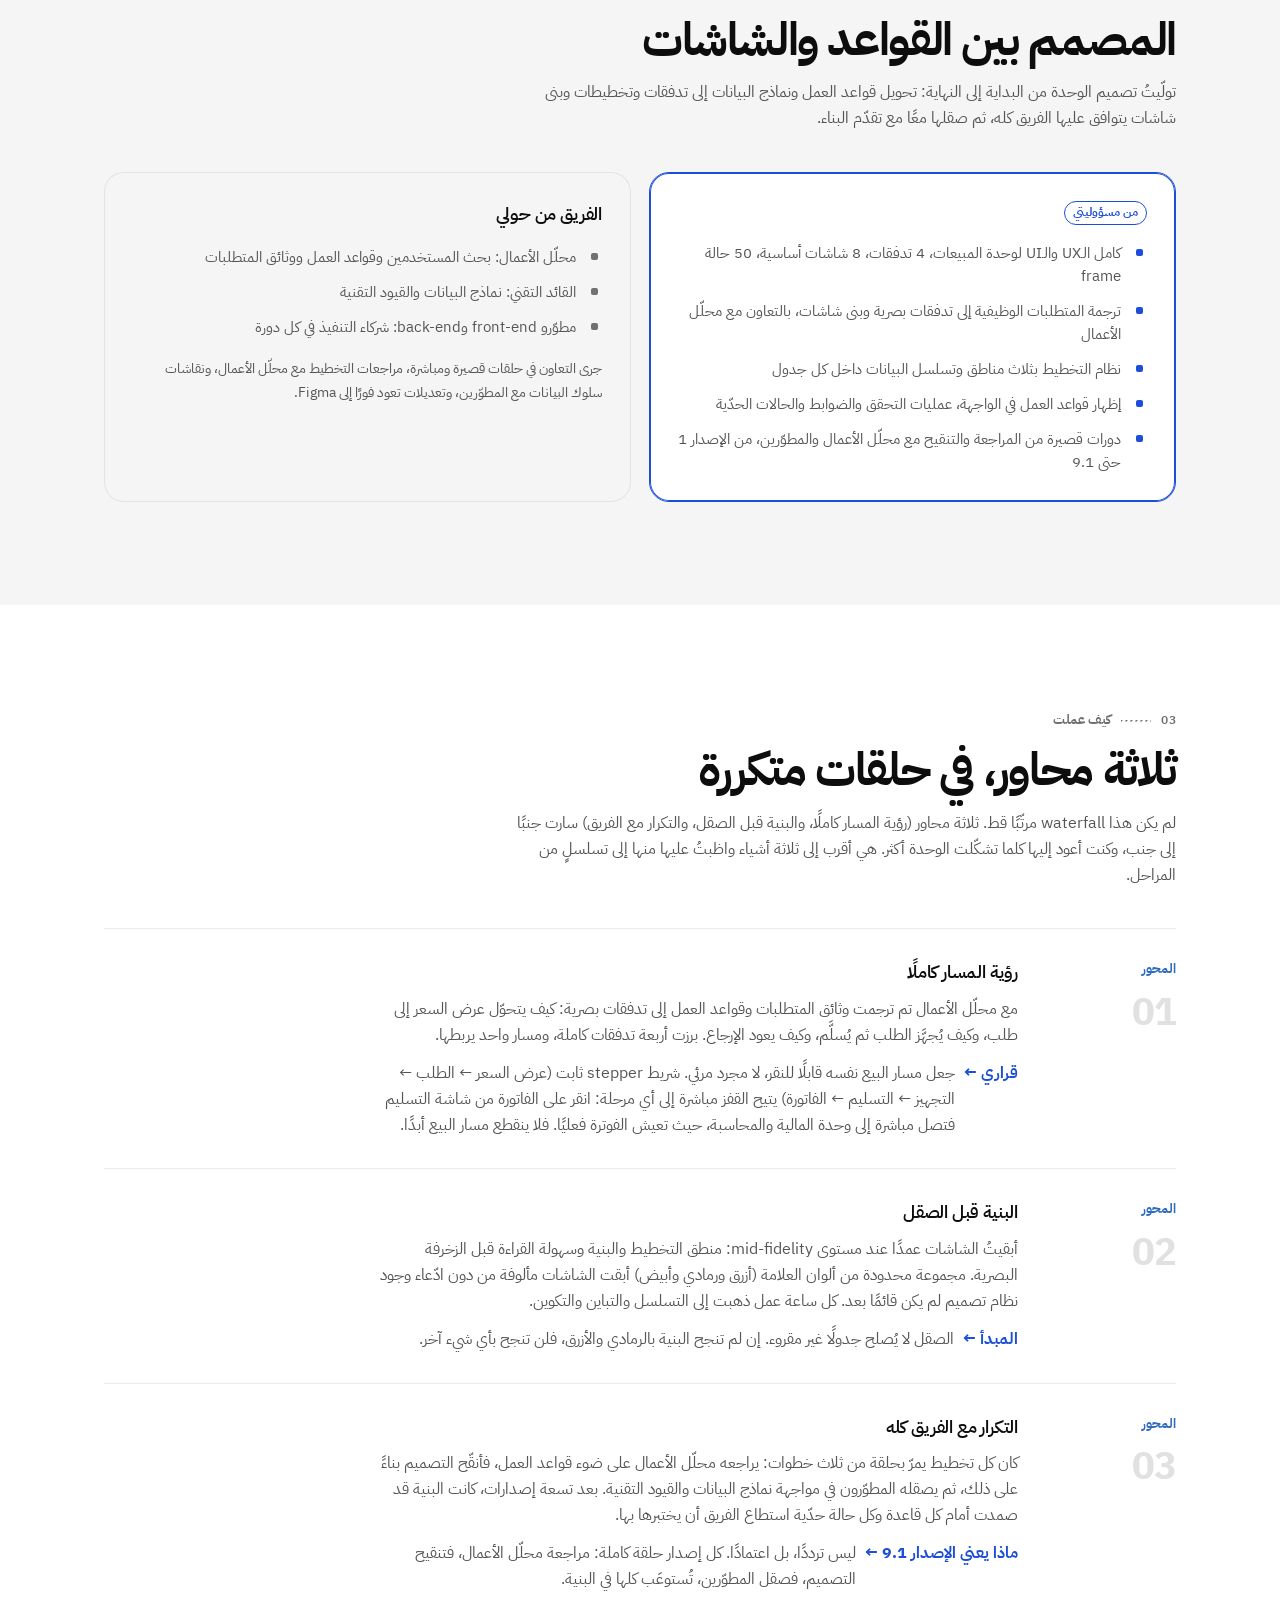
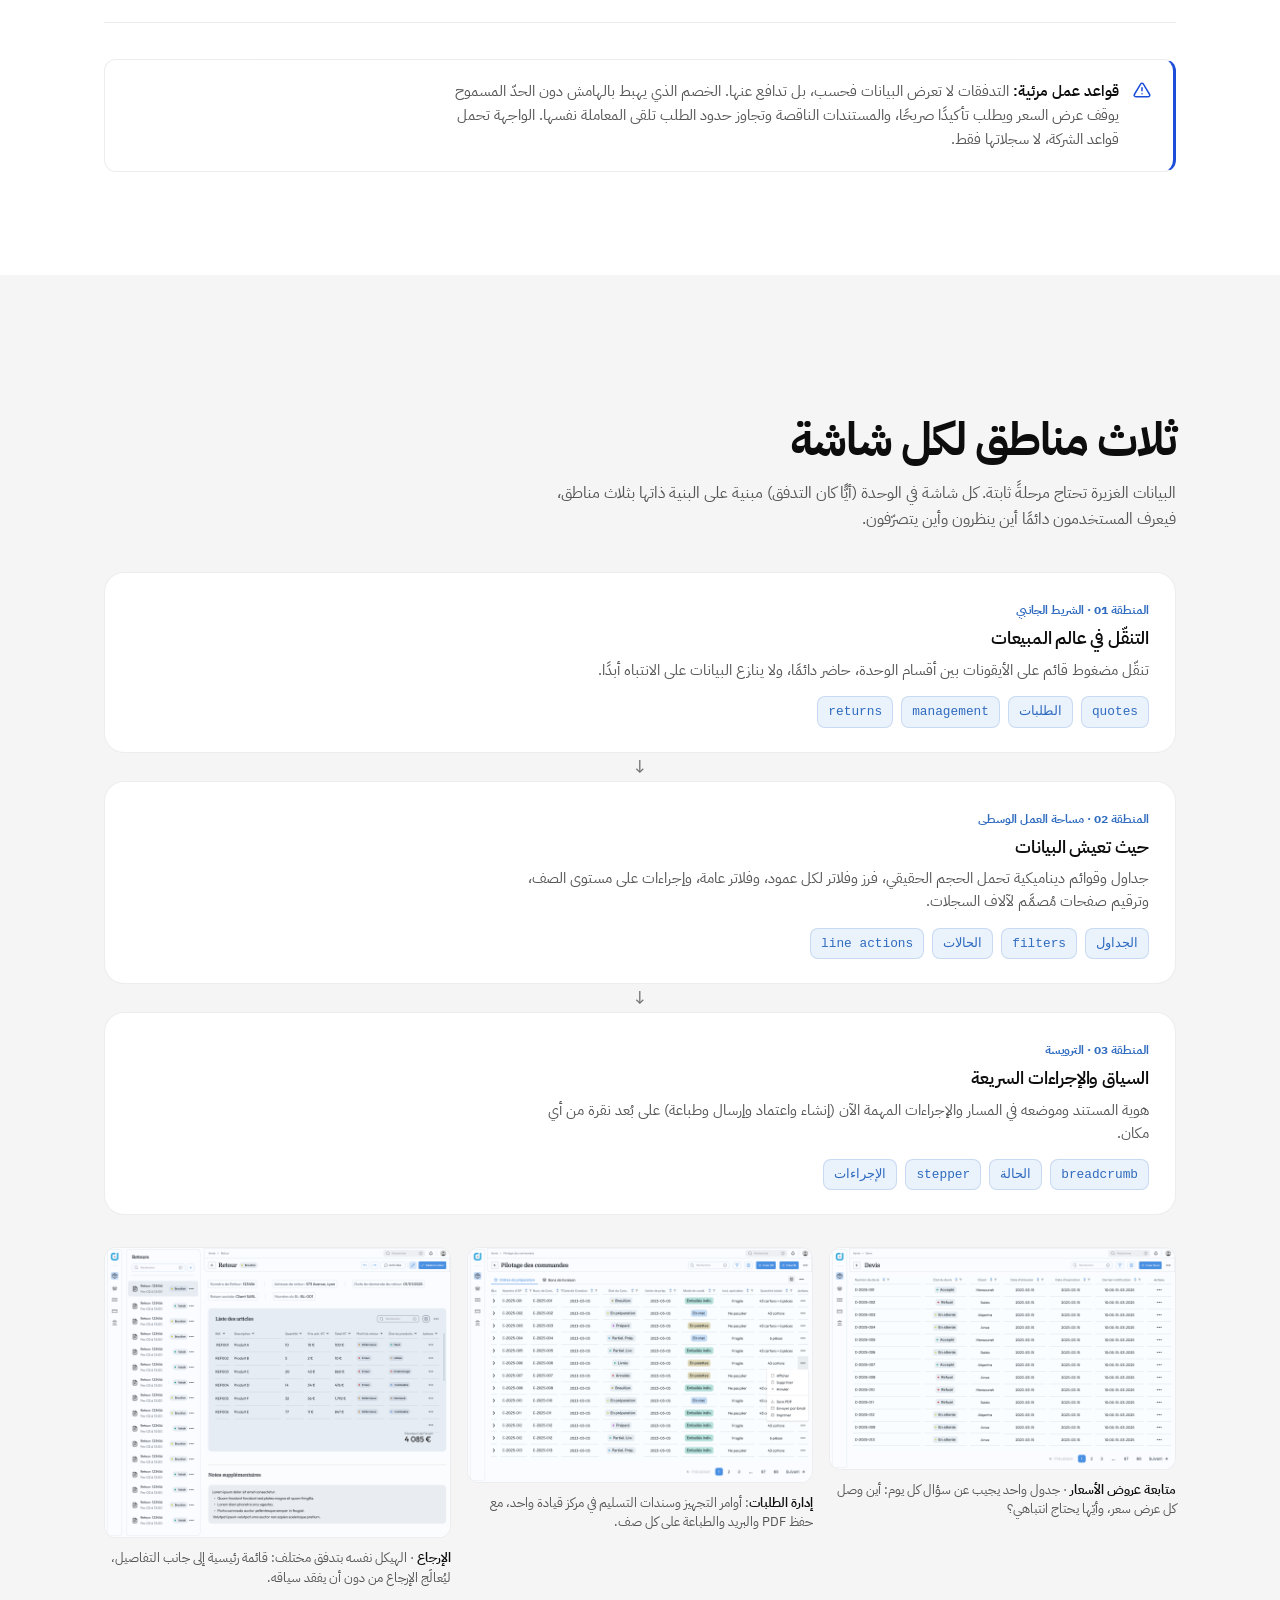
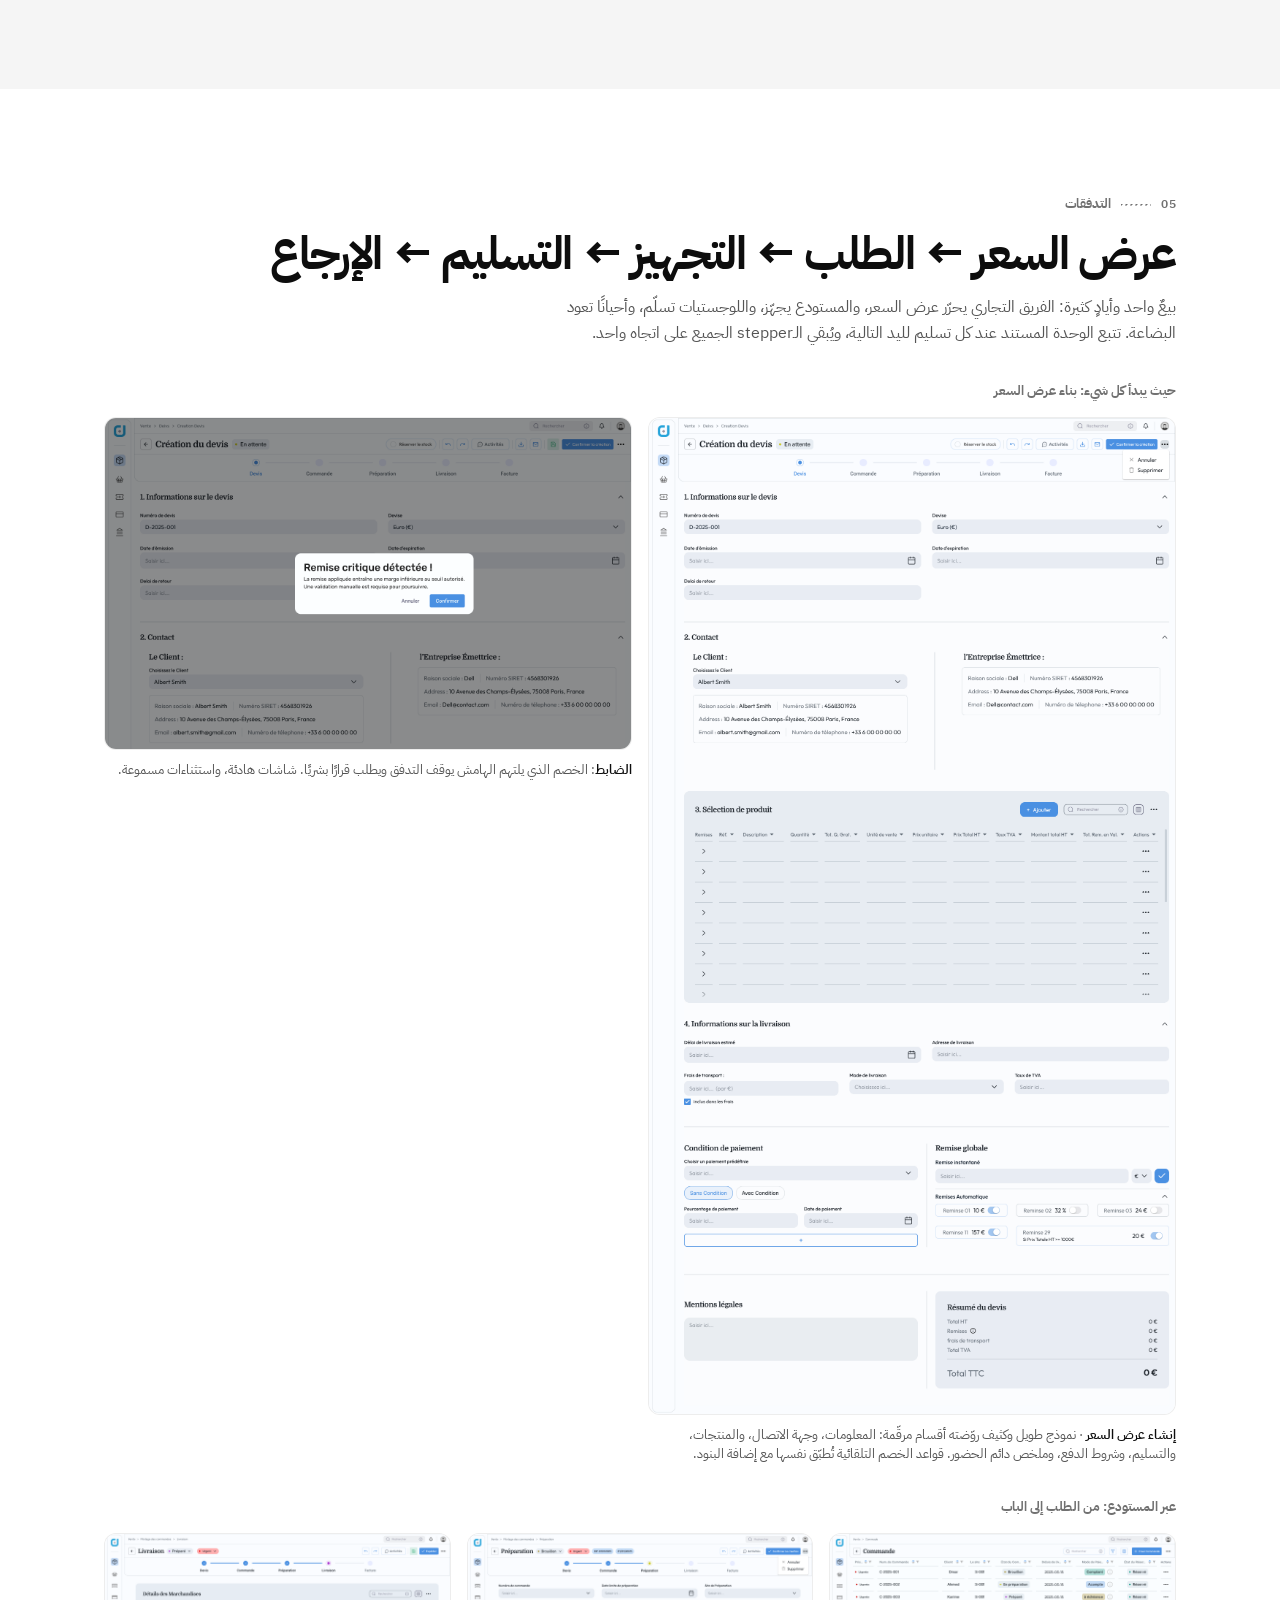
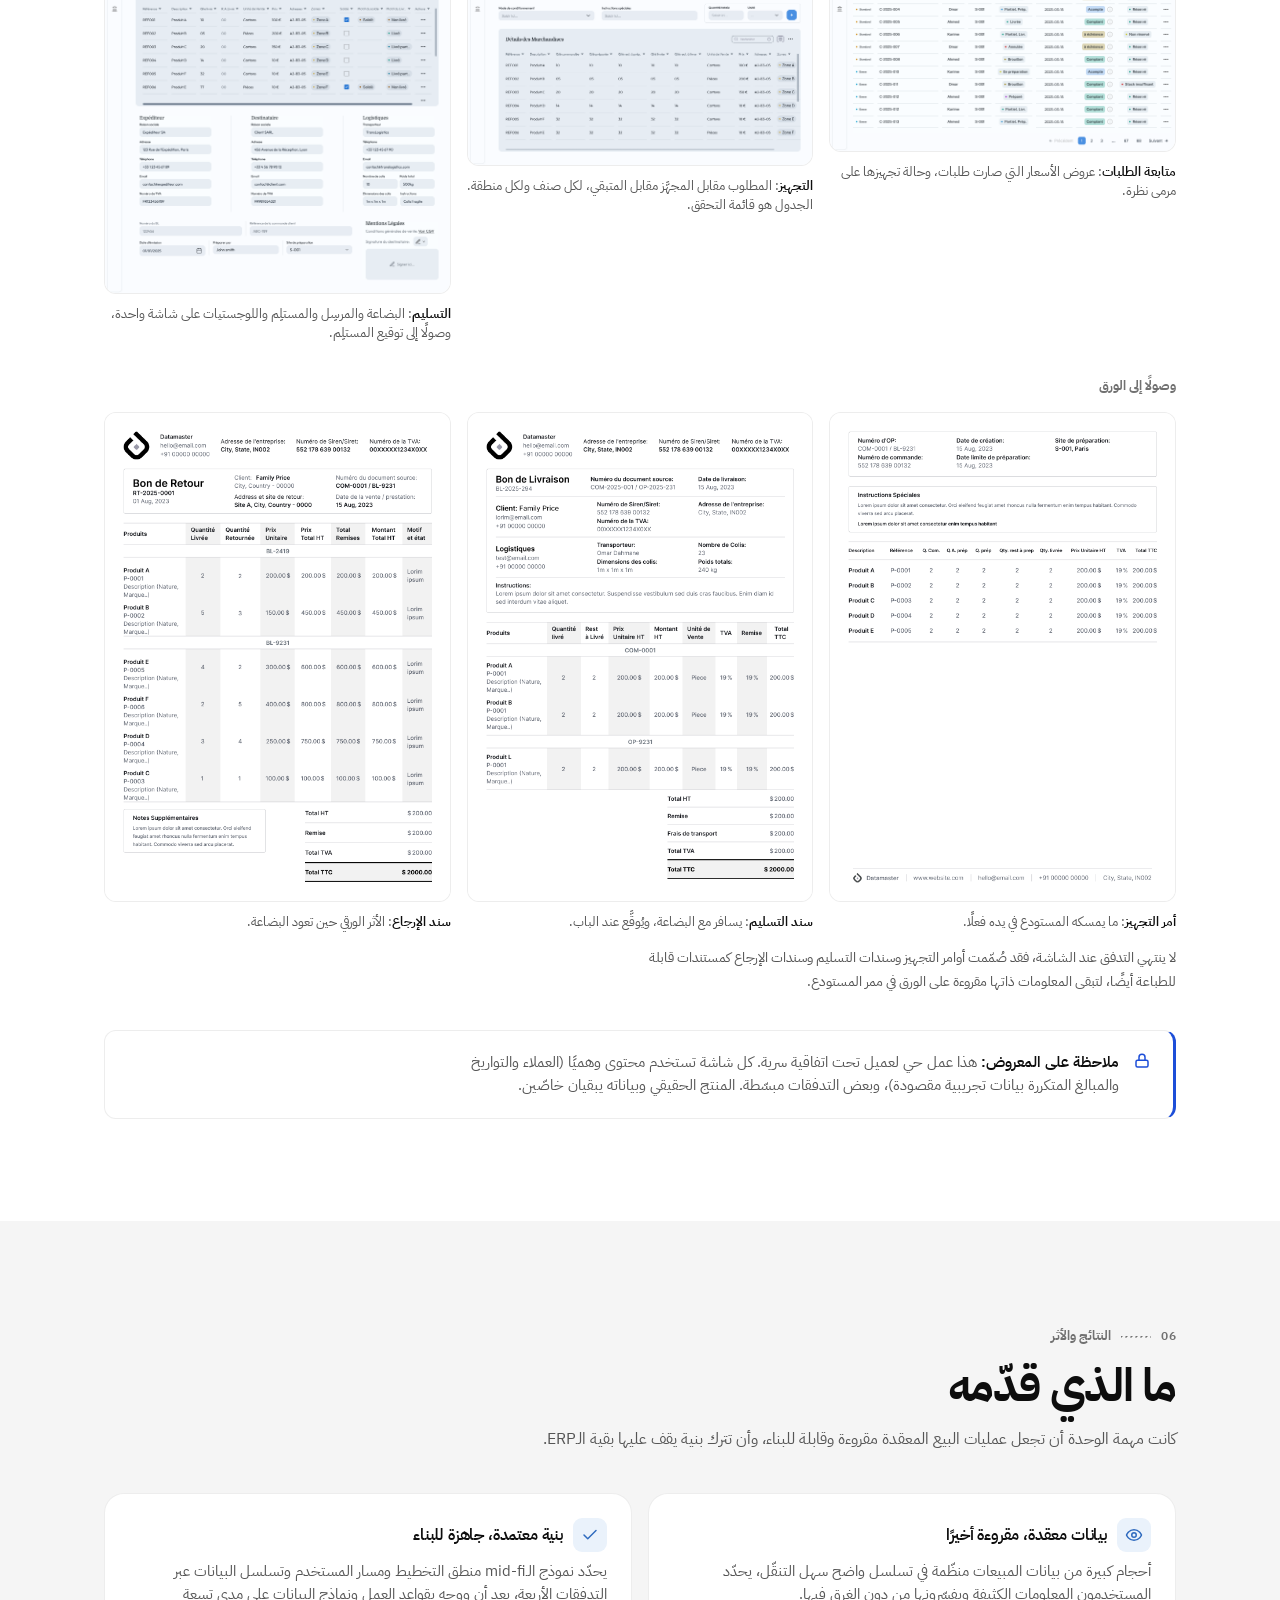
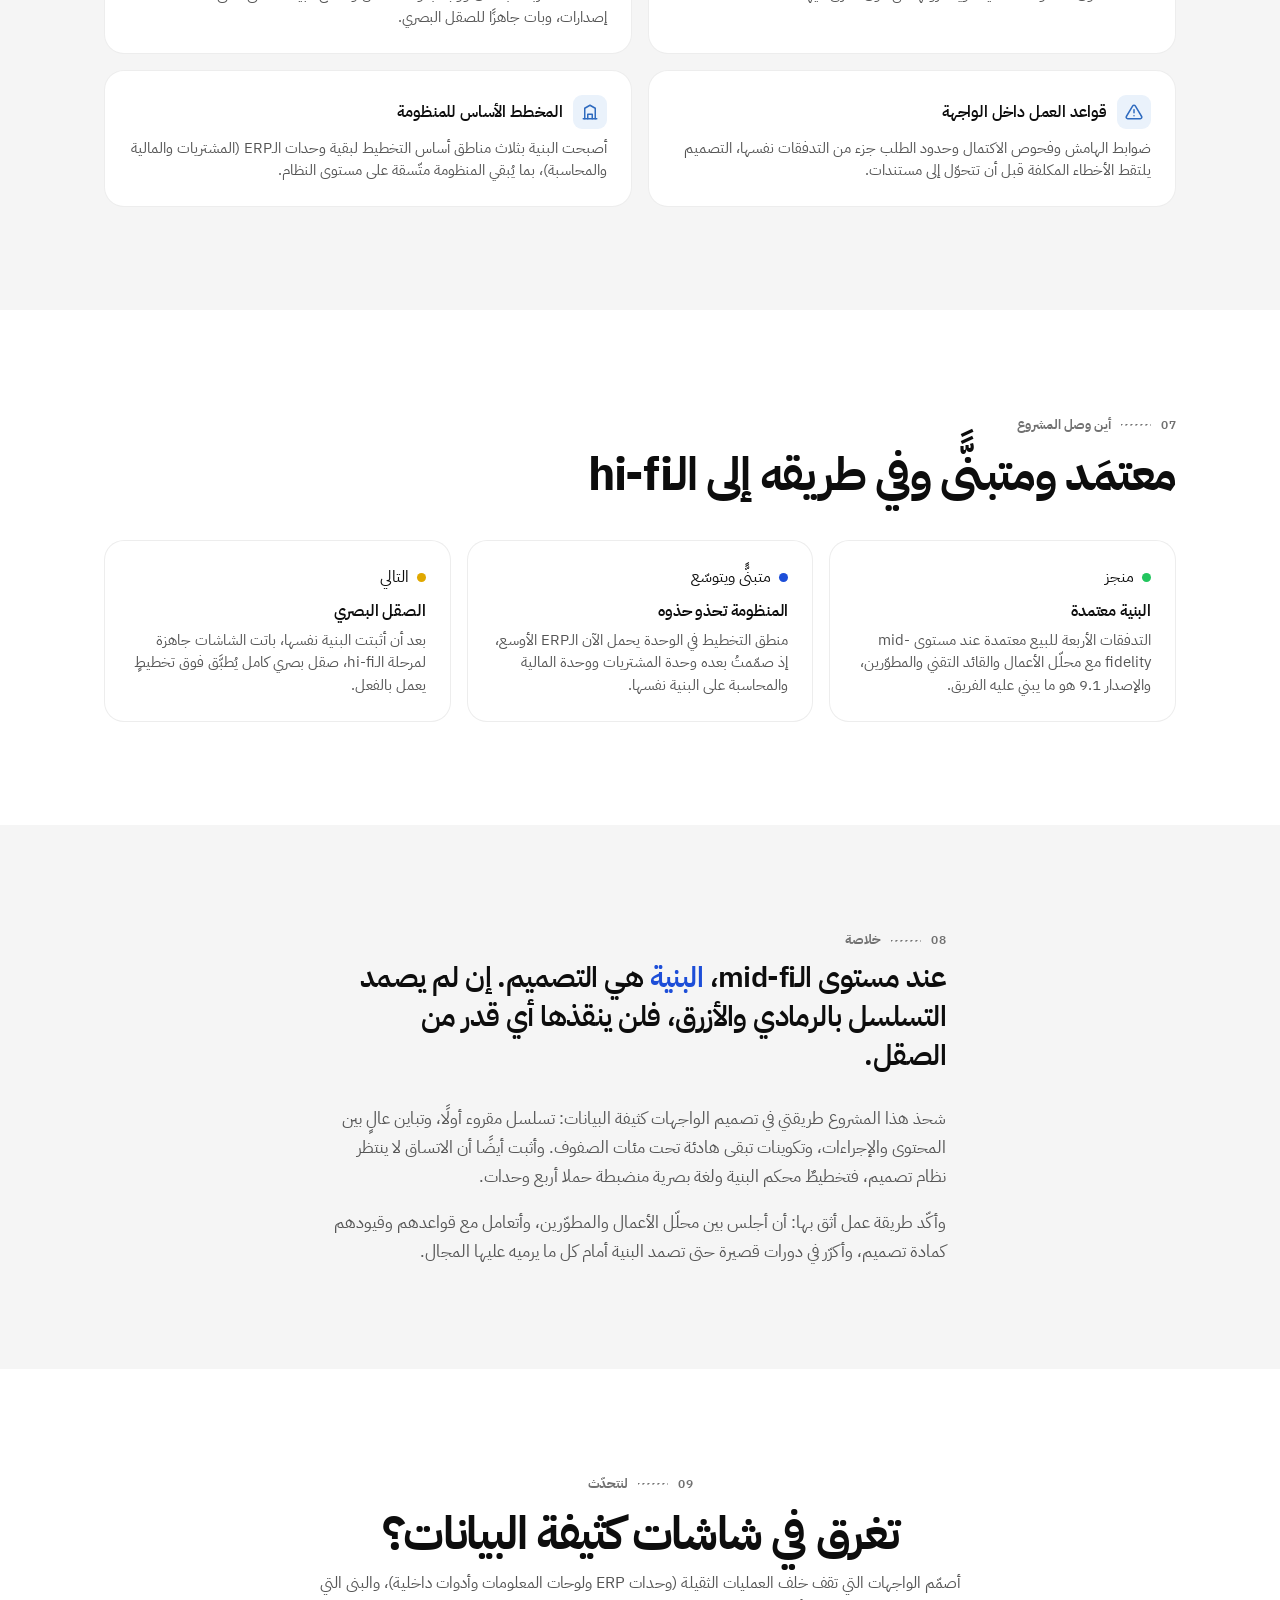
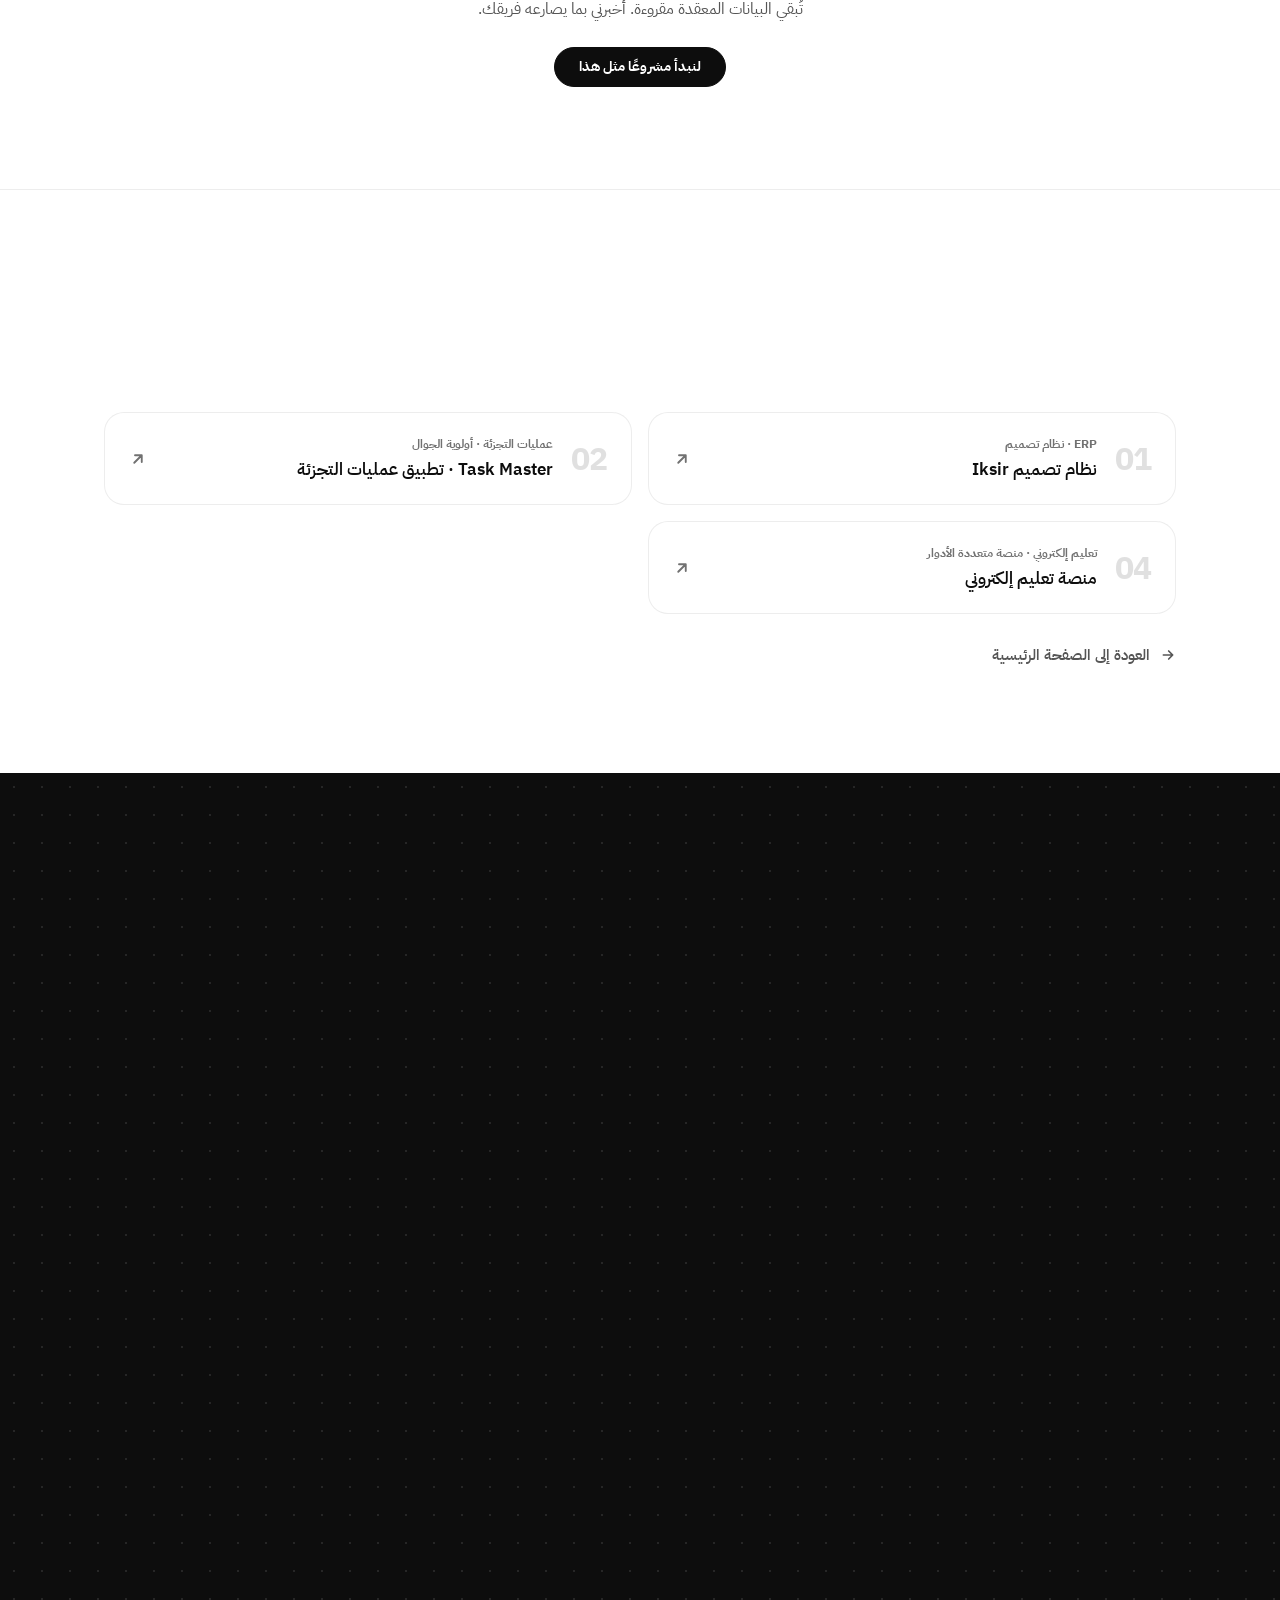
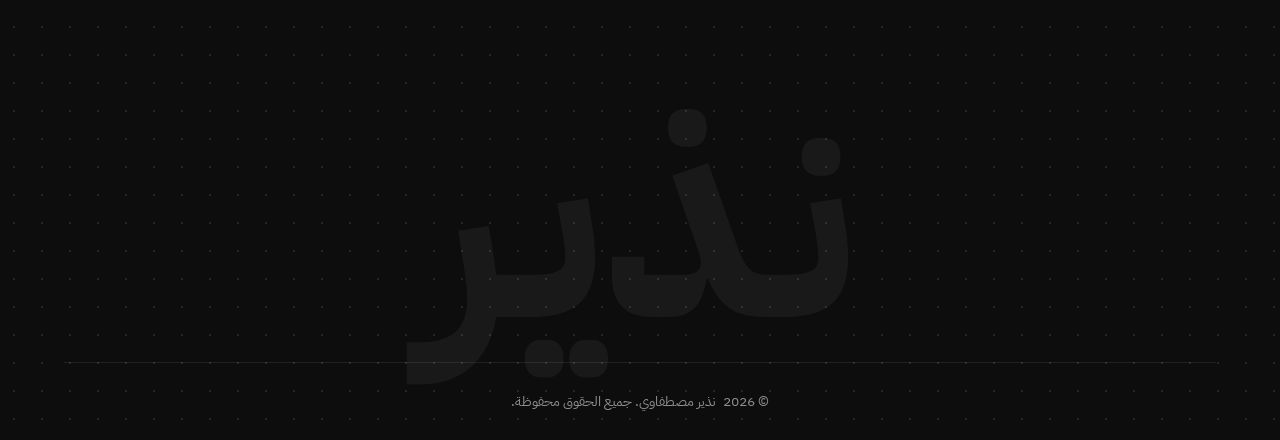
==== commit 3d90bff1: "Align nadirdesign.com with B&OS v5.1 (Algeria pivot) Step one of the Algeria pivot: the site now mat" ====
--- a/case-studies/b2b-sales-erp.html
+++ b/case-studies/b2b-sales-erp.html
@@ -66,7 +66,7 @@
   <!-- Language/direction before paint -->
   <script>
     (function(){
-      const lang  = localStorage.getItem('nadir-lang') || 'en';
+      const lang  = localStorage.getItem('nadir-lang') || 'ar';
       const isRTL = lang === 'ar';
       document.documentElement.setAttribute('lang', lang);
       document.documentElement.setAttribute('dir', isRTL ? 'rtl' : 'ltr');
@@ -590,6 +590,7 @@
             <div class="ff-ptype-field">
               <span class="ff-ptype-label" data-i18n="cs.form.ptype_label">What can I help with?</span>
               <div class="cs-ptype" role="radiogroup" aria-label="Project type">
+                <button type="button" class="cs-ptype-chip" data-value="Free look at one flow" data-i18n="cs.form.pt_look">A free analysis of a workflow</button>
                 <button type="button" class="cs-ptype-chip" data-value="Product Audit" data-i18n="cs.form.pt_audit">Product Audit</button>
                 <button type="button" class="cs-ptype-chip" data-value="Product Design" data-i18n="cs.form.pt_design">Product Design</button>
                 <button type="button" class="cs-ptype-chip" data-value="Design System" data-i18n="cs.form.pt_system">Design System</button>
--- a/css/style.css
+++ b/css/style.css
@@ -2978,6 +2978,64 @@
   gap: clamp(36px, 4.5vw, 56px);
 }
 
+/* ── The opening offer: the free one-flow look ──
+   B&OS v5.1 §15 + §20. The free look is the opening offer, so it sits ABOVE the
+   three services rather than inside them, and its cap is stated in public: a cap
+   stated on the page is a cap that never has to be defended in a conversation.
+   Deliberately NOT a fourth card. A wide two-column band reads as an invitation
+   rather than a tier, and it carries the accent hairline that used to mark the
+   Product Audit card, because the entry point moved here. */
+.svc-look {
+  display: grid;
+  grid-template-columns: 1fr auto;
+  gap: clamp(22px, 3vw, 48px);
+  align-items: center;
+  padding: clamp(26px, 3vw, 40px);
+  background-color: var(--bg-secondary);
+  border: 1px solid var(--border-default);
+  border-block-start: 2px solid var(--accent-blue);
+  border-radius: 20px;
+}
+.svc-look-text { min-inline-size: 0; }
+.svc-look-head {
+  display: flex;
+  align-items: center;
+  gap: 10px;
+  margin-block-end: 12px;
+}
+.svc-look-label {
+  font-size: 11px;
+  font-weight: 600;
+  letter-spacing: 0.12em;
+  text-transform: uppercase;
+  color: var(--text-tertiary);
+}
+/* Arabic script never carries Latin-style tracking or forced casing. */
+[dir="rtl"] .svc-look-label { letter-spacing: 0; text-transform: none; }
+.svc-look-title {
+  margin: 0 0 10px;
+  font-size: clamp(22px, 2.6vw, 30px);
+  font-weight: 600;
+  line-height: 1.3;
+  color: var(--text-primary);
+}
+.svc-look-body {
+  margin: 0;
+  max-width: 62ch;
+  font-size: 15px;
+  line-height: 1.7;
+  color: var(--text-secondary);
+}
+.svc-look-aside {
+  display: flex;
+  flex-direction: column;
+  align-items: flex-start;
+  gap: clamp(16px, 2vw, 22px);
+}
+@media (max-width: 900px) {
+  .svc-look { grid-template-columns: 1fr; align-items: start; }
+}
+
 /* ── The three cards ── */
 .svc-grid {
   display: grid;
